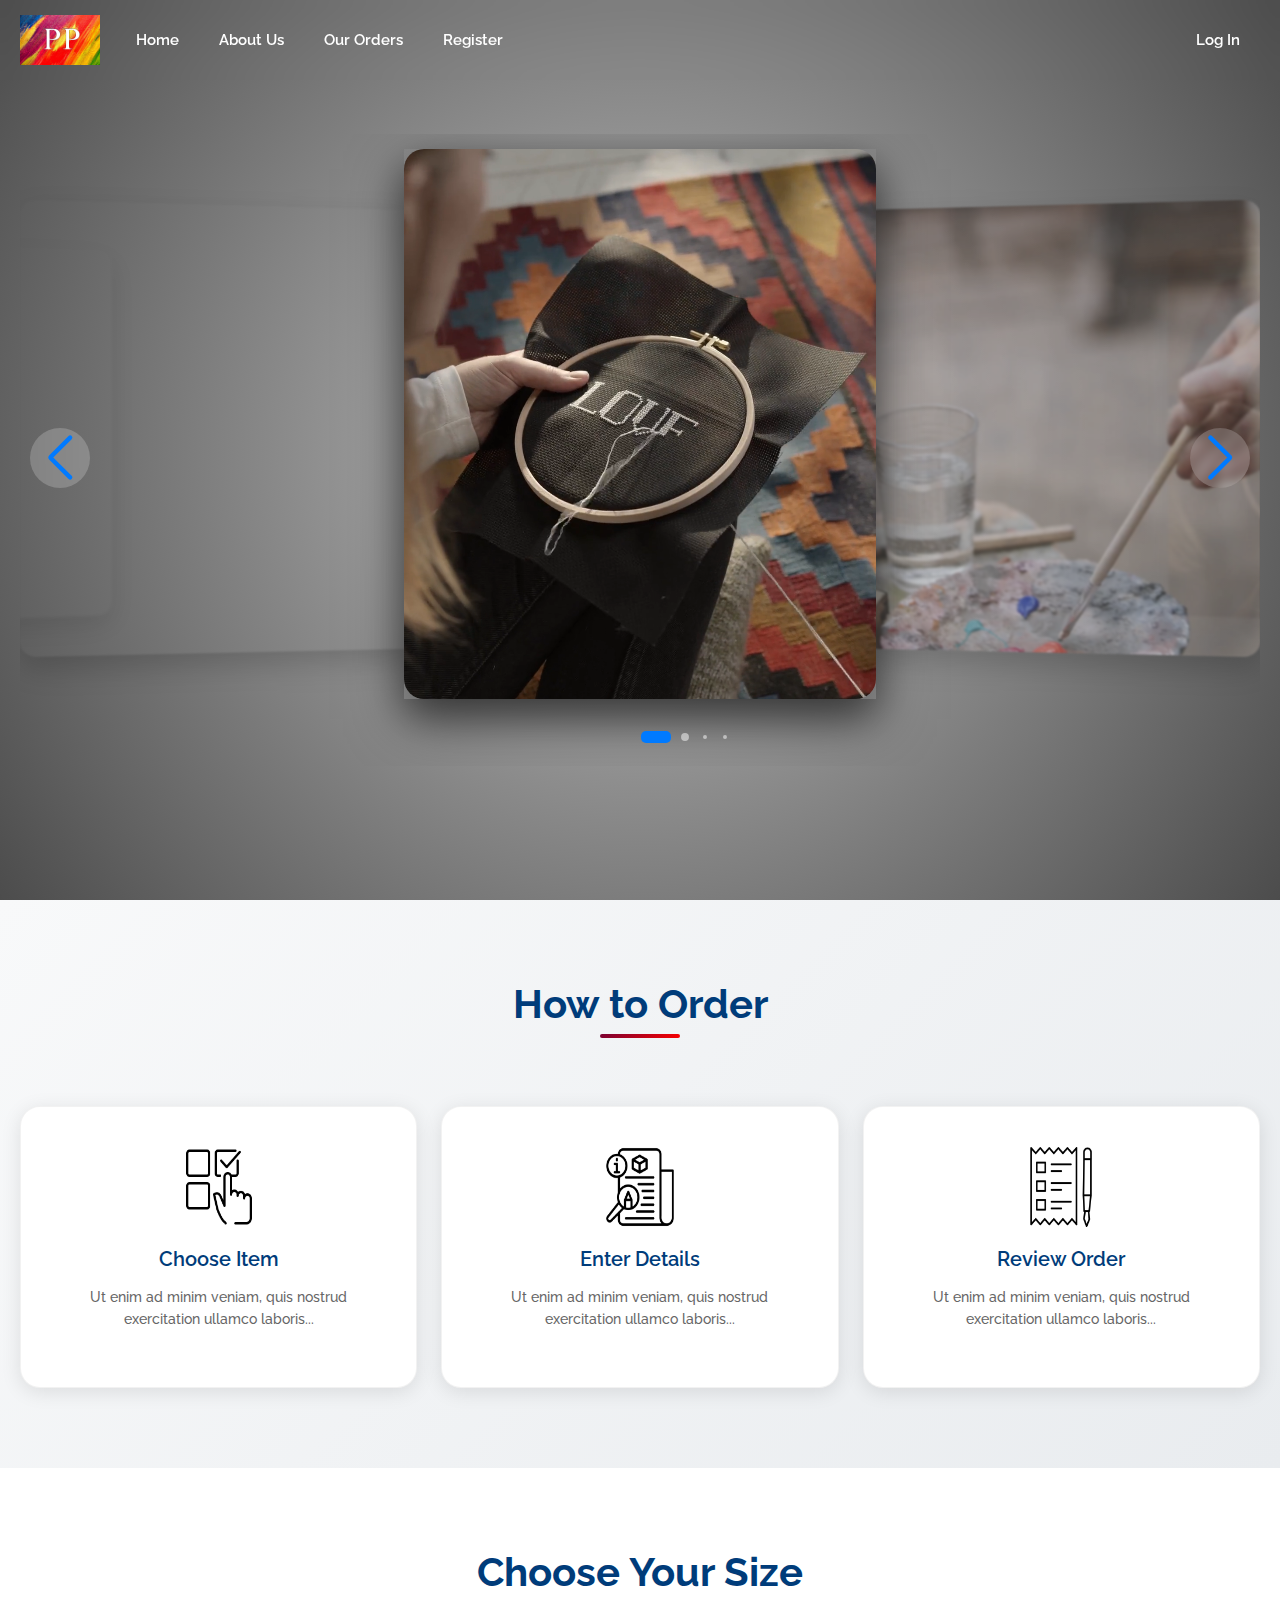
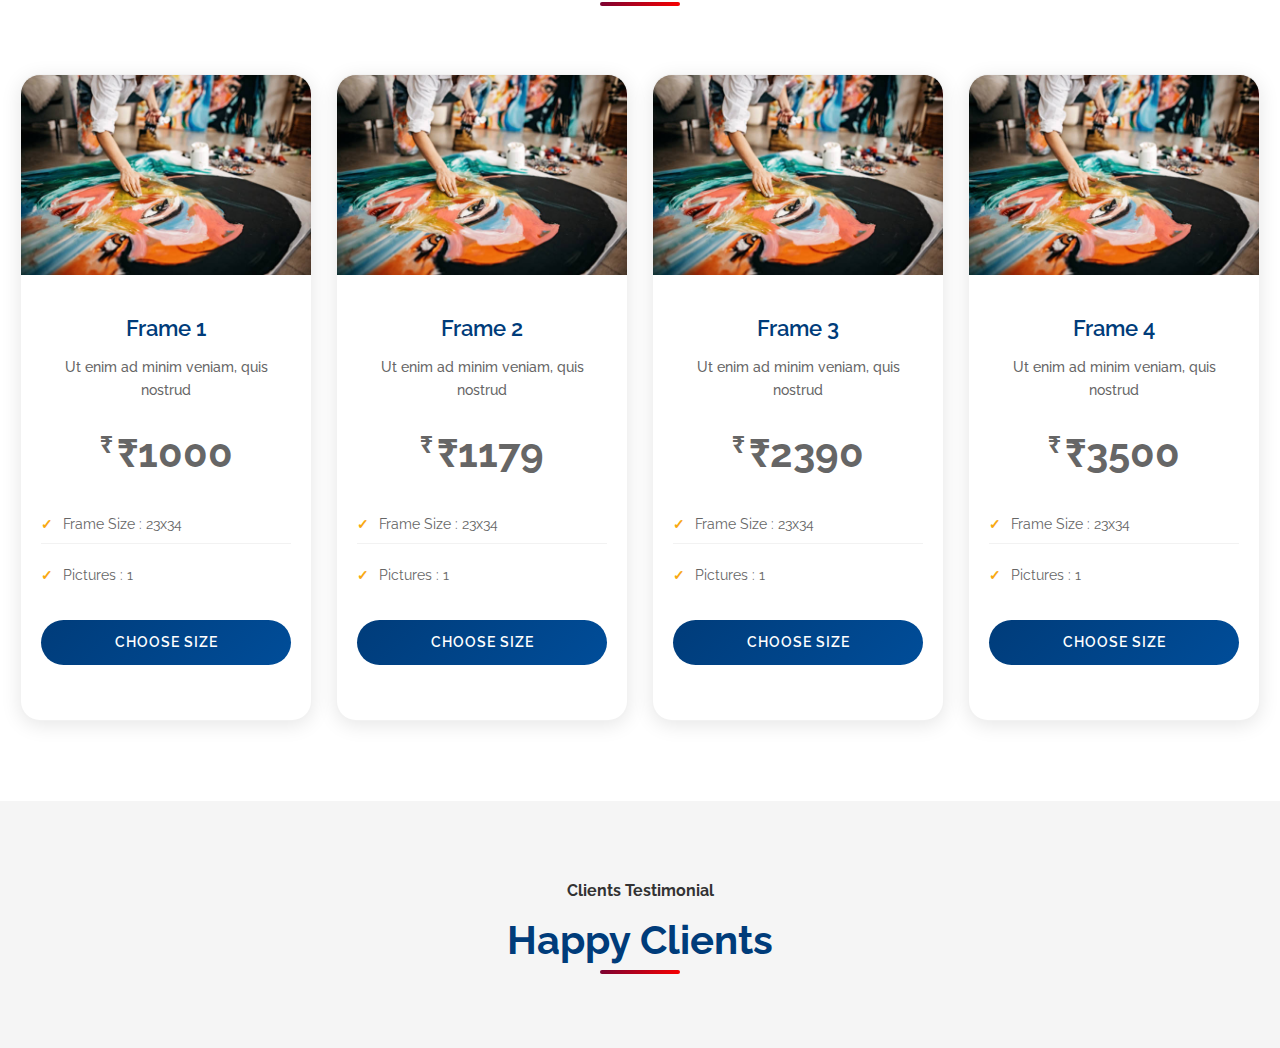
==== index.html @ 99df34c9 "update" ====
<!DOCTYPE html>
<html lang="en">

<head>
    <title>P&P</title>
    <meta charset="utf-8" />
    <meta name="viewport" content="width=device-width, initial-scale=1" />
    <!-- Preload critical resources -->
    <link rel="preload" href="css/bootstrap.min.css" as="style" />
    <link rel="preload" href="css/custom.css" as="style" />
    <link rel="preload" href="css/video-slider.css" as="style" />
    <link rel="preload" href="js/jquery.min.js" as="script" />
    <link rel="preload" href="js/bootstrap.bundle.min.js" as="script" />
    <link rel="preload" href="js/video-slider.js" as="script" />
    
    <!-- Preconnect to external domains -->
    <link rel="preconnect" href="https://fonts.googleapis.com" />
    <link rel="preconnect" href="https://fonts.gstatic.com" crossorigin />
    <link rel="preconnect" href="https://cdn.jsdelivr.net" crossorigin />
    
    <!-- Fonts and styles -->
    <link href="https://fonts.googleapis.com/css2?family=Raleway:wght@400;500;600;700&display=swap" rel="stylesheet" />
    <link href="css/bootstrap.min.css" rel="stylesheet" />
    <link rel="stylesheet" href="https://cdn.jsdelivr.net/npm/swiper@11/swiper-bundle.min.css" />
    <link href="css/slick.css" rel="stylesheet" />
    <link href="css/slick-theme.css" rel="stylesheet" />
    <link href="css/custom.css" rel="stylesheet" />
    <link href="css/responsive-triple-slider.css" rel="stylesheet" />
</head>

<body>
    <!-- main header start here -->
    <header class="main_header">
        <div class="container">
            <div class="row">
                <div class="col-md-12">
                    <nav class="navbar navbar-expand-sm">
                        <a class="navbar-brand" href="index.html">
                            <img src="images/logo.jpeg" alt="Main Logo" width="150" height="50" />
                        </a>

                        <button class="navbar-toggler" type="button" data-bs-toggle="collapse" data-bs-target="#collapsibleNavbar">
                <span class="navbar-toggler-icon"></span>
                <span class="navbar-toggler-icon"></span>
                <span class="navbar-toggler-icon"></span>
              </button>

                        <div class="collapse navbar-collapse" id="collapsibleNavbar">
                            <ul class="navbar-nav">
                                <li class="nav-item">
                                    <a class="nav-link" href="index.html">Home</a>
                                </li>
                                <li class="nav-item">
                                    <a class="nav-link" href="aboutus.html">About Us</a>
                                </li>
                                <li class="nav-item">
                                    <a class="nav-link" href="orders.html">Our Orders</a>
                                </li>
                                <li class="nav-item">
                                    <a class="nav-link" href="register.html">Register</a>
                                </li>
                            </ul>
                            <ul class="navbar-nav justify-content-end">
                                <li class="nav-item">
                                    <a class="nav-link" href="login.html">Log In</a>
                                </li>
                            </ul>
                        </div>
                    </nav>
                </div>
            </div>
        </div>
    </header>
    <!-- main header end here -->
    
    <!-- Video Slider Section Start -->
    <!-- <section class="video-slider-section"> -->
     
    <!-- </section> -->
     
    <!-- Triple Slider Section Start -->
    <section class="triple-slider-section">
        <div class="container">
          
            
            <!-- Swiper Container -->
            <div class="swiper tripleSwiper">
                <div class="swiper-wrapper">
                    <!-- Slide 1 -->
                    <div class="swiper-slide">
                        <div class="slide-content">
                            <video autoplay muted loop playsinline>
                                <source src="./reel1 (1).mp4" type="video/mp4">
                                Your browser does not support HTML5 video.
                            </video>
                            
                        </div>
                    </div>
                    <!-- Slide 2 -->
                    <div class="swiper-slide">
                        <div class="slide-content">
                            <video autoplay muted loop playsinline>
                                <source src="./reel1 (2).mp4" type="video/mp4">
                                                Your browser does not support HTML5 video.
                                            </video>
                            
                                            </div>
                                        </div>
                    <!-- Slide 3 -->
                    <div class="swiper-slide">
                        <div class="slide-content">
                            <video autoplay muted loop playsinline>
                                <source src="./reel1 (1).mp4" type="video/mp4">
                                Your browser does not support HTML5 video.
                            </video>
                            
                                    </div>
                                </div>
                    <!-- Slide 4 -->
                    <div class="swiper-slide">
                        <div class="slide-content">
                            <video autoplay muted loop playsinline>
                                <source src="./reel1 (2).mp4" type="video/mp4">
                                                Your browser does not support HTML5 video.
                                            </video>
                            
                                            </div>
                                        </div>
                    <!-- Slide 5 -->
                    <div class="swiper-slide">
                        <div class="slide-content">
                            <video autoplay muted loop playsinline>
                                <source src="3191572-hd_1920_1080_25fps.mp4" type="video/mp4">
                                                Your browser does not support HTML5 video.
                                            </video>
                            
                                            </div>
                                        </div>
                    <!-- Slide 6 -->
                    <div class="swiper-slide">
                        <div class="slide-content">
                            <video autoplay muted loop playsinline>
                                <source src="4360158-hd_1920_1080_24fps.mp4" type="video/mp4">
                                                Your browser does not support HTML5 video.
                                            </video>
                           
                                            </div>
                                        </div>
                    <!-- Slide 7 -->
                    <div class="swiper-slide">
                        <div class="slide-content">
                            <video autoplay muted loop playsinline>
                                <source src="1841356-uhd_3840_2160_30fps.mp4" type="video/mp4">
                                                Your browser does not support HTML5 video.
                                            </video>
                            
                        </div>
                    </div>
                </div>
                
                <!-- Navigation Buttons -->
                <div class="swiper-button-next"></div>
                <div class="swiper-button-prev"></div>
                
                <!-- Pagination -->
                <div class="swiper-pagination"></div>
            </div>
        </div>
    </section>
    <!-- Triple Slider Section End -->
    <!-- Video Slider Section End -->
    
    <!-- how to order section start -->
    <section class="how-to-order">
        <div class="container">
            <div class="row">
                <div class="col-md-12">
                    <div class="title_wrapper">
                        <h2 class="section-title">How to Order</h2>
                    </div>
                </div>
                <div class="col-sm-4">
                    <div class="order_items">
                        <img src="images/choose.png" alt="Choose Item" width="80" height="80" loading="lazy" />
                        <h3>Choose Item</h3>
                        <p>
                            Ut enim ad minim veniam, quis nostrud exercitation ullamco laboris...
                        </p>
                    </div>
                </div>
                <div class="col-sm-4">
                    <div class="order_items">
                        <img src="images/details.png" alt="Enter Details" width="80" height="80" loading="lazy" />
                        <h3>Enter Details</h3>
                        <p>
                            Ut enim ad minim veniam, quis nostrud exercitation ullamco laboris...
                        </p>
                    </div>
                </div>
                <div class="col-sm-4">
                    <div class="order_items">
                        <img src="images/commerce.png" alt="Review Order" width="80" height="80" loading="lazy" />
                        <h3>Review Order</h3>
                        <p>
                            Ut enim ad minim veniam, quis nostrud exercitation ullamco laboris...
                        </p>
                    </div>
                </div>
            </div>
        </div>
    </section>
    <!-- how to order section end -->
    
    <!-- choose your size section start -->
    <section class="choose-size">
        <div class="container">
            <div class="row">
                <div class="col-md-12">
                    <div class="title_wrapper">
                        <h2 class="section-title">Choose Your Size</h2>
                    </div>
                </div>
                <div class="col-lg-3 col-sm-6">
                    <div class="size-card">
                        <img src="images/card-img.jpg" alt="Frame 1" width="300" height="200" loading="lazy" />
                        <div class="card-content">
                            <h3>Frame 1</h3>
                            <p>Ut enim ad minim veniam, quis nostrud
                            </p>
                            <p class="price">&#8377;1000</p>
                            <ul class="feature-list">
                                <li>Frame Size : 23x34</li>
                                <li>Pictures : 1</li>
                            </ul>

                            <a href="./order-now.html" class="add_btn btn" style="width: 100%;">Choose Size</a>
                        </div>
                    </div>
                </div>
                <div class="col-lg-3 col-sm-6">
                    <div class="size-card">
                        <img src="images/card-img.jpg" alt="Frame 2" width="300" height="200" loading="lazy" />
                        <div class="card-content">
                            <h3>Frame 2</h3>
                            <p>Ut enim ad minim veniam, quis nostrud
                            </p>
                            <p class="price">&#8377;1179</p>
                            <ul class="feature-list">
                                <li>Frame Size : 23x34</li>
                                <li>Pictures : 1</li>
                            </ul>

                            <a href="#" class="add_btn btn" style="width: 100%;">Choose Size</a>
                        </div>
                    </div>
                </div>
                <div class="col-lg-3 col-sm-6">
                    <div class="size-card">
                        <img src="images/card-img.jpg" alt="Frame 3" width="300" height="200" loading="lazy" />
                        <div class="card-content">
                            <h3>Frame 3</h3>
                            <p>Ut enim ad minim veniam, quis nostrud
                            </p>
                            <p class="price">&#8377;2390</p>
                            <ul class="feature-list">
                                <li>Frame Size : 23x34</li>
                                <li>Pictures : 1</li>
                            </ul>

                            <a href="#" class="add_btn btn" style="width: 100%;">Choose Size</a>
                        </div>
                    </div>
                </div>
                <div class="col-lg-3 col-sm-6">
                    <div class="size-card">
                        <img src="images/card-img.jpg" alt="Frame 4" width="300" height="200" loading="lazy" />
                        <div class="card-content">
                            <h3>Frame 4</h3>
                            <p>Ut enim ad minim veniam, quis nostrud
                            </p>
                            <p class="price">&#8377;3500</p>
                            <ul class="feature-list">
                                <li>Frame Size : 23x34</li>
                                <li>Pictures : 1</li>
                            </ul>

                            <a href="#" class="add_btn btn" style="width: 100%;">Choose Size</a>
                        </div>
                    </div>
                </div>
            </div>
        </div>
    </section>
    <!-- choose your size section end -->
    
    <!-- Load remaining sections with JavaScript for better initial page load -->
    <div id="remaining-content"></div>

    <!-- Footer -->
    <footer class="footer_area">
      <div class="container">
        <div class="row">
          <div class="col-md-12">
            <div class="footer_nav">
              <div class="row">
                <div class="col-md-3">
                  <a href="index.html" class="footer_logo">
                                    <img src="images/logo.jpeg" alt="Footer Logo"  />
                  </a>
                </div>
                <div class="col-md-9">
                  <ul class="nav">
                    <li class="footer_nav_item">
                      <a href="index.html">Home</a>
                    </li>
                    <li class="footer_nav_item">
                      <a href="aboutus.html">About Us</a>
                    </li>
                    <li class="footer_nav_item">
                      <a href="orders.html">Our Orders</a>
                    </li>
                    <li class="footer_nav_item">
                      <a href="register.html">Register</a>
                    </li>
                    <li class="footer_nav_item">
                      <a href="login.html">Log In</a>
                    </li>
                  </ul>
                </div>
              </div>
            </div>
          </div>

          <!-- copy right footer section -->
          <div class="col-md-12">
            <div class="copyright_wrapper">
              <div class="row">
                <div class="col-md-9">
                  <p>
                    © 2024 Brand Inc.<a href="#">Privacy</a>
                    <a href="#">Terms & Services</a>
                  </p>
                </div>
                <div class="col-md-3">
                  <ul class="nav">
                    <li class="social_nav_item">
                      <a href="#">
                                            <img src="images/twitter.png" alt="Twitter" width="24" height="24" loading="lazy" />
                      </a>
                    </li>
                    <li class="social_nav_item">
                      <a href="#">
                                            <img src="images/facebook.png" alt="Facebook" width="24" height="24" loading="lazy" />
                      </a>
                    </li>
                    <li class="social_nav_item">
                      <a href="#">
                                            <img src="images/linkedin.png" alt="Linkedin" width="24" height="24" loading="lazy" />
                      </a>
                    </li>
                    <li class="social_nav_item">
                      <a href="#">
                                            <img src="images/youtube.png" alt="Youtube" width="24" height="24" loading="lazy" />
                      </a>
                    </li>
                  </ul>
                </div>
              </div>
            </div>
          </div>
          <!-- copy right footer section -->
        </div>
      </div>
    </footer>
    <!-- footer area end -->

    <!-- Core Scripts -->
    <script src="js/jquery.min.js"></script>
    <script src="js/bootstrap.bundle.min.js"></script>
    <script src="https://cdn.jsdelivr.net/npm/swiper@11/swiper-bundle.min.js"></script>
    
    <!-- Custom Scripts -->
    <script src="js/responsive-triple-slider.js"></script>
    <script src="js/custom.js"></script>
    
    <!-- Lazy load remaining content -->
    <script>
        // Load remaining content after initial page load
        $(window).on('load', function() {
            setTimeout(function() {
                $('#remaining-content').load('remaining-content.html', function() {
                    // Initialize any scripts for the lazy-loaded content
                    if (typeof initSlick === 'function') {
                        initSlick();
                    }
                });
            }, 1000);
        });
    </script>
  </body>

</html>
---- css/custom.css ----
/* common css */

html {
    scroll-behavior: smooth;
}

::-webkit-scrollbar {
    width: 8px;
}

::-webkit-scrollbar-track {
    background: var(--light-bg);
    border-radius: 4px;
}

::-webkit-scrollbar-thumb {
    background: var(--primary-color);
    border-radius: 4px;
}

::-webkit-scrollbar-thumb:hover {
    background: var(--accent-color);
}

section {
    width: 100%;
    overflow: hidden;
}

img {
    width: 100%;
}

body {
    font-family: 'Raleway', sans-serif;
    color: var(--text-color);
    line-height: 1.6;
    background-color: var(--light-bg);
}

h1, h2, h3, h4, h5, h6 {
    font-weight: 700;
    line-height: 1.2;
    margin-bottom: 1rem;
}

.col-xs-3 {
    width: 25%;
}

.col-xs-4 {
    width: calc(100% / 3);
}

.col-xs-6 {
    width: 50%;
}

.col-xs-8 {
    width: calc(100% * 2 / 3);
}

.col-xs-9 {
    width: 75%;
}

.col-xs-12 {
    width: 100%;
}


/* body {
    background-position: center;
    background-repeat: no-repeat;
    background-size: 100%;
} */

h3 {
    font-size: 18px;
    font-weight: 600;
    color: #121212;
}

p {
    font-size: 14px;
    font-weight: 500;
    color: #121212;
    line-height: 1.8;
}

input:focus,
input:focus-within,
select:focus,
select:focus-within {
    outline: none !important;
    box-shadow: none !important;
}


/* .slick-prev:before,
.slick-next:before {
    display: none;
} */


/* header css */

.navbar-brand img {
    width: 80px;
    transition: all 0.3s ease;
}

.navbar-brand:hover img {
    transform: scale(1.05);
}

.navbar-brand {
    padding: 0px;
}

.main_header {
    position: absolute;
    top: 0;
    right: 0;
    left: 0;
    z-index: 999;
    background-color: rgba(255, 255, 255, 0);
    transition: all 0.3s ease;
    padding: 12px 0;
    backdrop-filter: blur(10px);
    /* border-bottom: 1px solid rgba(0, 0, 0, 0.08); */
    height: 80px;
    display: flex;
    align-items: center;
}

.main_header.is-sticky {
    position: fixed;
    box-shadow: var(--box-shadow);
    background: var(--gradient-primary);
    animation: slideDown 0.35s ease-out;
    padding: 8px 0;
    height: 70px;
}

.main_header.is-sticky .navbar-nav .nav-link {
    color: #ffffff !important;
}

.main_header .navbar-nav {
    width: 50%;
}

.navbar-expand-sm .navbar-nav .nav-link {
    color: white;
    font-size: 15px;
    font-weight: 600;
    position: relative;
    padding: 0.5rem 1.2rem;
    transition: var(--transition);
}

.navbar-expand-sm .navbar-nav .nav-link::after {
    content: '';
    position: absolute;
    bottom: 0;
    left: 50%;
    width: 0;
    height: 2px;
    background: var(--accent-color);
    transition: all 0.3s ease;
    transform: translateX(-50%);
}

.navbar-expand-sm .navbar-nav .nav-link:hover::after {
    width: 80%;
}

.banner_slide_wrap .banner_img {
    position: relative;
}

.banner_slide_wrap .banner_img::after {
    content: "";
    position: absolute;
    top: 0px;
    left: 0px;
    width: 100%;
    height: 100%;
    background-color: rgba(0, 0, 0, 0.4);
}


/* css for home page */

.main_banner {
    position: relative;
    width: 100%;
    padding: 80px 0;
    background-color: #f0f0f0;
    background-image: linear-gradient(to bottom, #f0f0f0, #e0e0e0);
    overflow: hidden;
}

.main_banner::before {
    content: '';
    position: absolute;
    top: 0;
    left: 0;
    width: 100%;
    height: 100%;
    background-image: url('data:image/svg+xml;charset=utf8,%3Csvg xmlns="http://www.w3.org/2000/svg" width="100" height="100" viewBox="0 0 100 100"%3E%3Cpath fill-rule="evenodd" d="M11 18c3.866 0 7-3.134 7-7s-3.134-7-7-7-7 3.134-7 7 3.134 7 7 7zm48 25c3.866 0 7-3.134 7-7s-3.134-7-7-7-7 3.134-7 7 3.134 7 7 7zm-43-7c1.657 0 3-1.343 3-3s-1.343-3-3-3-3 1.343-3 3 1.343 3 3 3zm63 31c1.657 0 3-1.343 3-3s-1.343-3-3-3-3 1.343-3 3 1.343 3 3 3zM34 90c1.657 0 3-1.343 3-3s-1.343-3-3-3-3 1.343-3 3 1.343 3 3 3zm56-76c1.657 0 3-1.343 3-3s-1.343-3-3-3-3 1.343-3 3 1.343 3 3 3zM12 86c2.21 0 4-1.79 4-4s-1.79-4-4-4-4 1.79-4 4 1.79 4 4 4zm28-65c2.21 0 4-1.79 4-4s-1.79-4-4-4-4 1.79-4 4 1.79 4 4 4zm23-11c2.76 0 5-2.24 5-5s-2.24-5-5-5-5 2.24-5 5 2.24 5 5 5zm-6 60c2.21 0 4-1.79 4-4s-1.79-4-4-4-4 1.79-4 4 1.79 4 4 4zm29 22c2.76 0 5-2.24 5-5s-2.24-5-5-5-5 2.24-5 5 2.24 5 5 5zm32 63c2.76 0 5-2.24 5-5s-2.24-5-5-5-5 2.24-5 5 2.24 5 5 5zm-9-21c1.105 0 2-.895 2-2s-.895-2-2-2-2 .895-2 2 .895 2 2 2zM60 91c1.105 0 2-.895 2-2s-.895-2-2-2-2 .895-2 2 .895 2 2 2zM35 41c1.105 0 2-.895 2-2s-.895-2-2-2-2 .895-2 2 .895 2 2 2zM12 60c1.105 0 2-.895 2-2s-.895-2-2-2-2 .895-2 2 .895 2 2 2z" fill="rgba(0,0,0,0.03)" fill-opacity=".1"%3E%3C/path%3E%3C/svg%3E');
    opacity: 0.5;
    z-index: 0;
}

.main_banner .title_wrapper {
    position: relative;
    z-index: 2;
}

.main_banner .section-title {
    color: #333;
    font-size: 36px;
    font-weight: 800;
    margin-bottom: 10px;
    letter-spacing: -0.5px;
    text-transform: uppercase;
    position: relative;
    display: inline-block;
}

.main_banner .section-title::after {
    content: '';
    width: 60%;
    height: 4px;
    background: var(--primary-color);
    position: absolute;
    bottom: -10px;
    left: 20%;
}

.card_slider_wrapper {
    padding: 30px 0;
    position: relative;
    z-index: 2;
}

/* Promo Card Styling */
.promo_card {
    margin: 0 15px;
    position: relative;
    transition: all 0.5s ease;
    transform-style: preserve-3d;
    perspective: 1000px;
}

.card_inner {
    width: 100%;
    height: 100%;
    position: relative;
    box-shadow: 0 15px 35px rgba(0, 0, 0, 0.3);
    border-radius: 12px;
    overflow: hidden;
    transform: scale(0.85);
    transition: all 0.5s ease;
}

.slick-center .card_inner {
    transform: scale(1);
    box-shadow: 0 25px 50px rgba(0, 0, 0, 0.5);
}

.card_front {
    width: 100%;
    height: 100%;
    position: relative;
    overflow: hidden;
    backface-visibility: hidden;
}

.card_front img {
    width: 100%;
    height: 450px;
    object-fit: cover;
    transition: transform 0.8s cubic-bezier(0.33, 1, 0.68, 1);
}

.slick-center .card_front img {
    transform: scale(1.05);
}

.card_front video {
    width: 100%;
    height: 450px;
    object-fit: cover;
    transition: transform 0.8s cubic-bezier(0.33, 1, 0.68, 1);
}

.slick-center .card_front video {
    transform: scale(1.05);
}

.card_overlay {
    position: absolute;
    bottom: 0;
    left: 0;
    right: 0;
    background: linear-gradient(to top, rgba(0, 0, 0, 0.9) 0%, rgba(0, 0, 0, 0.3) 60%, transparent 100%);
    padding: 30px 20px;
    color: #fff;
    text-align: center;
    transform: translateY(20px);
    opacity: 0;
    transition: all 0.5s ease;
}

.slick-center .card_overlay {
    transform: translateY(0);
    opacity: 1;
}

.card_overlay h3 {
    font-size: 24px;
    font-weight: 700;
    margin-bottom: 8px;
    text-transform: uppercase;
    letter-spacing: 1px;
    color: #fff;
    text-shadow: 0 2px 4px rgba(0, 0, 0, 0.5);
}

.card_overlay p {
    font-size: 16px;
    margin-bottom: 15px;
    color: #ccc;
}

/* Slider Navigation */
.main_banner .slick-prev,
.main_banner .slick-next {
    width: 50px;
    height: 50px;
    background-color: rgba(0, 0, 0, 0.5);
    border-radius: 50%;
    z-index: 10;
    transition: all 0.3s ease;
}

.main_banner .slick-prev:hover,
.main_banner .slick-next:hover {
    background-color: var(--primary-color);
    transform: scale(1.1);
}

.main_banner .slick-prev {
    left: 20px;
}

.main_banner .slick-next {
    right: 20px;
}

.main_banner .slick-prev:before,
.main_banner .slick-next:before {
    display: none;
}

.main_banner .slick-prev:after,
.main_banner .slick-next:after {
    content: '';
    position: absolute;
    width: 12px;
    height: 12px;
    border-style: solid;
    border-color: #fff;
    border-width: 2px 2px 0 0;
    top: 50%;
    left: 50%;
}

.main_banner .slick-prev:after {
    transform: translate(-30%, -50%) rotate(-135deg);
}

.main_banner .slick-next:after {
    transform: translate(-70%, -50%) rotate(45deg);
}

.main_banner .slick-dots {
    bottom: -20px;
}

.main_banner .slick-dots li {
    margin: 0 5px;
}

.main_banner .slick-dots li button {
    width: 30px;
    height: 4px;
    border-radius: 2px;
    background: rgba(0, 0, 0, 0.2);
    padding: 0;
    transition: all 0.3s ease;
}

.main_banner .slick-dots li.slick-active button {
    background: var(--primary-color);
    width: 40px;
}

.main_banner .slick-dots li button:before {
    display: none;
}

@media screen and (max-width: 992px) {
    .main_banner {
        padding: 60px 0;
    }
    
    .card_front img {
        height: 400px;
    }
    
    .card_overlay h3 {
        font-size: 20px;
    }
    
    .card_overlay p {
        font-size: 14px;
    }
}

@media screen and (max-width: 767px) {
    .main_banner {
        padding: 40px 0;
    }
    
    .card_front img {
        height: 350px;
    }
    
    .main_banner .section-title {
        font-size: 28px;
    }
    
    .card_overlay h3 {
        font-size: 18px;
    }
    
    .card_overlay p {
        font-size: 13px;
    }
    
    .main_banner .slick-prev,
    .main_banner .slick-next {
        width: 40px;
        height: 40px;
    }
}

.how-to-order {
    padding: 80px 0px;
    background: linear-gradient(135deg, #f8f9fa 0%, #e9ecef 100%);
}

.title_wrapper {
    margin-bottom: 30px;
    text-align: center;
}

h2.section-title {
    font-size: 2.5rem;
    color: var(--primary-color);
    position: relative;
    display: inline-block;
    margin-bottom: 3rem;
}

h2.section-title::after {
    content: '';
    position: absolute;
    bottom: -10px;
    left: 50%;
    transform: translateX(-50%);
    width: 80px;
    height: 4px;
    background: var(--gradient-accent);
    border-radius: 2px;
}

.order_items {
    text-align: center;
    background-color: #fff;
    box-shadow: var(--box-shadow);
    padding: 40px 30px;
    border-radius: 20px;
    transition: var(--transition);
    position: relative;
    overflow: hidden;
    border: 1px solid rgba(0, 0, 0, 0.05);
}

.order_items::before {
    content: '';
    position: absolute;
    top: 0;
    left: 0;
    width: 100%;
    height: 4px;
    background: var(--gradient-accent);
    transform: scaleX(0);
    transition: transform 0.3s ease;
}

.order_items:hover {
    transform: translateY(-10px);
    box-shadow: 0 20px 40px rgba(0, 0, 0, 0.15);
}

.order_items:hover::before {
    transform: scaleX(1);
}

.order_items img {
    width: 70px;
    margin-bottom: 20px;
    transition: all 0.3s ease;
}

.order_items:hover img {
    transform: scale(1.1);
}

.order_items h3 {
    font-size: 20px;
    margin-bottom: 15px;
    color: #003c7a;
}

.order_items p {
    color: #666;
    line-height: 1.6;
}

.choose-size {
    padding: 80px 0px;
    background: #fff;
}

.size-card {
    text-align: center;
    background-color: #fff;
    box-shadow: var(--box-shadow);
    border-radius: 20px;
    padding-bottom: 20px;
    transition: var(--transition);
    position: relative;
    overflow: hidden;
    border: 1px solid rgba(0, 0, 0, 0.05);
}

.size-card::before {
    content: '';
    position: absolute;
    top: 0;
    left: 0;
    width: 100%;
    height: 4px;
    background: var(--gradient-accent);
    transform: scaleX(0);
    transition: transform 0.3s ease;
}

.size-card:hover {
    transform: translateY(-10px);
    box-shadow: 0 20px 40px rgba(0, 0, 0, 0.15);
}

.size-card:hover::before {
    transform: scaleX(1);
}

.size-card .card-content {
    padding: 20px;
}

.size-card img {
    border-radius: 15px 15px 0px 0px;
    margin-bottom: 20px;
    transition: all 0.3s ease;
}

.size-card:hover img {
    transform: scale(1.05);
}

.size-card h3 {
    font-size: 22px;
    color: #003c7a;
    margin-bottom: 15px;
}

.size-card p {
    color: #666;
    margin-bottom: 20px;
    line-height: 1.6;
}

.price {
    font-size: 2.5rem;
    color: var(--primary-color);
    font-weight: 700;
    position: relative;
    display: inline-block;
}

.price::before {
    content: '₹';
    font-size: 1.5rem;
    vertical-align: super;
    margin-right: 4px;
}

.size-card:hover .price::before {
    transform: scaleX(1);
}

.feature-list {
    list-style: none;
    padding: 0;
    text-align: left;
    margin-bottom: 25px;
}

.feature-list li {
    margin-bottom: 12px;
    display: flex;
    align-items: center;
    color: #666;
    font-size: 14px;
    padding: 8px 0;
    border-bottom: 1px solid rgba(0, 0, 0, 0.05);
}

.feature-list li:last-child {
    border-bottom: none;
}

.feature-list li::before {
    content: '\2713';
    color: var(--accent-color);
    margin-right: 10px;
    font-weight: bold;
}

.add_btn {
    background: var(--gradient-primary);
    padding: 12px 30px;
    border-radius: 30px;
    color: #fff;
    font-weight: 600;
    transition: var(--transition);
    margin-bottom: 15px;
    font-size: 14px;
    border: none;
    text-transform: uppercase;
    letter-spacing: 1px;
}

.add_btn:hover {
    transform: translateY(-2px);
    box-shadow: 0 10px 20px rgba(0, 0, 0, 0.2);
    background: var(--gradient-accent);
}

.clients-testimonial {
    padding: 80px 0;
    background: var(--light-bg);
}

.testimonial_slide {
    background: #fff;
    border-radius: 20px;
    box-shadow: var(--box-shadow);
    margin: 20px 10px;
    overflow: hidden;
    transition: var(--transition);
}

.testimonial_slide:hover {
    transform: translateY(-10px);
    box-shadow: 0 20px 40px rgba(0, 0, 0, 0.15);
}

.testimonial_slide img {
    border-radius: 20px 20px 0 0;
    transition: var(--transition);
}

.testimonial_slide:hover img {
    transform: scale(1.05);
}

.contact_artists {
    padding: 60px 0px 80px;
}

.contact_artists .section-title {
    /* color: #fff; */
    margin-bottom: 0px;
}

.form-content-wrapper {
    width: 95%;
}

.contact_artists img {
    border-radius: 10px;
}

.form_card {
    background: var(--gradient-primary) !important;
    background-color: rgba(255, 255, 255, 0.05);
    box-shadow: 0px 2px 5px 6px rgba(0, 0, 0, 0.1);
    border-radius: 10px;
    padding: 30px;
    width: 95%;
    margin-left: auto;
    margin-top: 20px;
}

.form_card label {
    font-size: 13px;
    color: #fff;
    margin-bottom: 6px;
}

.form_card .form-control,
.form_card .form-select {
    background-color: #fff;
    border: 2px solid #eee;
    padding: 12px 20px;
    outline: none;
    font-size: 13px;
    font-weight: 500;
    color: #000;
    border-radius: 10px;
    transition: var(--transition);
}

.form_card .form-control::placeholder {
    color: #000;
}

.form_card .form-group {
    margin-bottom: 18px;
}

.submit_btn {
    background: var(--gradient-primary);
    width: 100%;
    padding: 12px 30px;
    border-radius: 30px;
    color: #fff;
    text-transform: uppercase;
    font-size: 14px;
    font-weight: 600;
    transition: var(--transition);
}

.submit_btn:hover {
    transform: translateY(-2px);
    box-shadow: 0 10px 20px rgba(0, 0, 0, 0.2);
    background: var(--gradient-accent);
}

.our-newsletter {
    padding: 60px 0px;
}

.newsletter_section {
    width: 40%;
    margin: 0 auto;
    text-align: center;
}

.newsletter_section .form-control {
    background-color: transparent;
    border: 2px solid #eee;
    padding: 12px 20px;
    outline: none;
    font-size: 15px;
    font-weight: 500;
    color: #000;
    border-radius: 10px;
    transition: var(--transition);
}

.subscribe_btn {
    background-color: #003c7a;
    padding: 10px 20px;
    border-radius: 30px;
    color: #fff;
    font-weight: 700;
    transition: all 0.6s;
    margin-top: 20px;
}

.subscribe_btn:hover {
    background-color: #790232;
    color: #fff;
}

.footer_area {
    background: var(--gradient-primary);
    padding: 60px 0px 20px;
    position: relative;
    overflow: hidden;
}

.footer_area::before {
    content: '';
    position: absolute;
    top: 0;
    left: 0;
    width: 100%;
    height: 100%;
    background: url('data:image/svg+xml,<svg width="20" height="20" viewBox="0 0 20 20" xmlns="http://www.w3.org/2000/svg"><rect width="1" height="1" fill="rgba(255,255,255,0.05)"/></svg>');
    opacity: 0.1;
}

.footer_logo img {
    width: 120px;
    transition: all 0.3s ease;
}

.footer_logo:hover img {
    transform: scale(1.05);
}

.footer_nav .nav {
    line-height: 80px;
    width: 100%;
    justify-content: end;
}

.footer_nav_item a {
    font-size: 14px;
    color: rgba(255, 255, 255, 0.9);
    text-decoration: none;
    font-weight: 500;
    padding: 0px 15px;
    position: relative;
    transition: var(--transition);
}

.footer_nav_item a::after {
    content: '';
    position: absolute;
    bottom: 0;
    left: 50%;
    width: 0;
    height: 2px;
    background: #fff;
    transition: all 0.3s ease;
    transform: translateX(-50%);
}

.footer_nav_item a:hover::after {
    width: 80%;
}

.copyright_wrapper {
    margin-top: 40px;
    padding-top: 20px;
    border-top: 1px solid rgba(255, 255, 255, 0.1);
    position: relative;
    z-index: 1;
}

.copyright_wrapper p {
    margin-bottom: 0px;
    color: #fff;
    font-size: 14px;
}

.copyright_wrapper p a {
    color: #fff;
    text-decoration: none;
    font-weight: 500;
    padding: 0px 15px;
    position: relative;
    transition: all 0.3s ease;
}

.copyright_wrapper p a:hover {
    color: #f8a912;
}

.copyright_wrapper .nav {
    width: 100%;
    justify-content: end;
}

.social_nav_item a {
    padding-left: 15px;
    transition: all 0.3s ease;
}

.social_nav_item a img {
    width: 20px;
    transition: all 0.3s ease;
}

.social_nav_item a:hover img {
    transform: translateY(-3px);
}

.slick-dots li button:before {
    color: #003c7a;
    font-size: 40px;
    opacity: 0.8;
}

.slick-dots li.slick-active button:before {
    opacity: 1;
    color: #f90000;
}

.clients-testimonial .slick-prev:before,
.clients-testimonial .slick-next:before {
    display: none;
}


/* css for about us page */

.aboutus_banner {
    position: relative;
}

.aboutus_content_wrapper {
    position: absolute;
    width: 100%;
    height: 100%;
    top: 0px;
    left: 0px;
    display: flex;
    align-items: center;
    text-align: center;
    background-color: rgba(0, 0, 0, 0.6);
}

.banner_title {
    font-size: 40px;
    font-weight: 600;
    color: #fff;
}

.aboutus_content_wrapper p {
    color: #fff;
}

.aboutus_content_section {
    padding: 80px 0px;
}

.aboutus_content_section p {
    margin-bottom: 0px;
}


/* css for register page */

.register_form_section {
    padding: 80px 0px;
}

.register_form_section form {
    background-color: #fff;
    border-radius: 20px;
    box-shadow: 0px 4px 20px 6px rgba(0, 0, 0, 0.1);
    padding: 30px 30px 20px;
}

.register_form_section .form-group {
    margin-bottom: 20px;
}

.form_label {
    font-size: 13px;
    color: #000;
    margin-bottom: 6px;
    font-weight: 600;
}

.register_form_section .form-control {
    background-color: #fff;
    border: 1px solid #000;
    padding: 8px 20px;
    outline: none;
    font-size: 13px;
    font-weight: 500;
    color: #000;
    border-radius: 30px;
}

.register_form_section .form-group p a {
    color: #003c7a;
    font-weight: 600;
}


/* css for for dashboard  */

.dashboard-layout {
    width: 100%;
    max-width: 1920px;
    margin: 0 auto;
    padding: 15px 5px 15px 15px;
    display: flex;
    flex-direction: row;
    column-gap: 15px;
}

.sidebar {
    position: relative;
    width: 220px;
}

.sidebar-inner {
    background-color: #003c7a;
    width: 220px;
    padding: 20px;
    border-radius: 18px;
    position: fixed;
    height: calc(100vh - 30px);
    z-index: 99999;
}

.sidebar-inner p {
    padding-bottom: 15px;
}

.sidebar-inner .nav {
    flex-direction: column;
}

.sidebar-inner .nav .dashboard-item {
    margin-bottom: 20px;
}

img.dash_logo {
    width: 80px;
    border-radius: 10px;
}

.dashboard-link {
    font-size: 14px;
    color: #fff;
    text-decoration: none;
    font-weight: 500;
}

.dashboard-link:hover {
    color: #fff;
}

.dashboard-link img {
    width: 20px;
    margin-right: 8px;
}

.main-content {
    width: calc(100% - 235px);
}

.profile-header {
    padding: 15px 0px;
    border-bottom: 1px solid #e5e5e5;
    margin: 0px 15px;
}

.profile-header h2 {
    font-size: 28px;
    font-weight: 700;
    color: #121212;
}

.profile-header .nav {
    width: 100%;
    justify-content: flex-end;
}

.profile-header .nav .pro-item a {
    font-size: 15px;
    font-weight: 700;
    color: #003c7a;
    text-decoration: none;
}


/* css for orders page */

.orders_table_section {
    padding: 20px 0px 60px;
}

.item_box {
    display: flex;
    align-items: center;
}

.item_box .item_img {
    width: 80px;
    margin-right: 15px;
}

.item_box .item_img img {
    border-radius: 5px;
}

.item_box .item_desc h6 {
    font-size: 15px;
    color: #121212;
    margin-bottom: 6px;
    font-weight: 600;
}

.item_box .item_desc p {
    font-size: 13px;
    color: #121212;
    margin-bottom: 0px;
}

.responsive_table .table th {
    font-size: 14px;
    color: #121212;
}

.responsive_table .table tbody td {
    padding: 10px 15px;
    background-color: transparent;
    border-bottom-width: 1px;
    box-shadow: none;
    font-size: 14px;
    color: #121212;
    vertical-align: middle;
}

.responsive_table .table tbody td p {
    margin-bottom: 0px;
}

.responsive_table .table tbody td a {
    font-size: 15px;
    color: #003c7a;
    font-weight: 600;
    padding: 0px 5px;
}

.responsive_table {
    width: 100%;
    overflow-x: auto;
    background-color: #fff;
    box-shadow: 0px 8px 18px 4px rgba(0, 0, 0, 0.1);
    border-radius: 10px;
    padding: 30px;
}

.responsive_table::-webkit-scrollbar {
    height: 6px;
}

.responsive_table::-webkit-scrollbar-track {
    background: #f1f1f1;
}

.responsive_table::-webkit-scrollbar-thumb {
    background: #888;
}

.sm-devices {
    display: none;
}

.address-card {
    background-color: #fff;
    box-shadow: 0px 8px 18px 4px rgba(0, 0, 0, 0.1);
    border-radius: 10px;
    margin-bottom: 30px;
    padding: 20px 20px 10px;
}

.address-card-header {
    padding-bottom: 5px;
    margin-bottom: 15px;
    border-bottom: 1px solid #e5e5e5;
}

.address-card h5 {
    font-size: 16px;
    font-weight: 700;
    color: #121212;
}

.address-card .address-card-header a {
    font-size: 14px;
    font-weight: 700;
    color: #003c7a;
    text-decoration: none;
}

.address-card p span {
    font-weight: 700;
}


/* css for FAQs setion */

.faq_section {
    padding: 80px 0;
    background: #fff;
}

.faq_section .accordion-item {
    border: none;
    margin-bottom: 15px;
    border-radius: 10px !important;
    overflow: hidden;
    box-shadow: var(--box-shadow);
}

.faq_section .accordion-button {
    padding: 20px 30px;
    font-size: 1.1rem;
    font-weight: 600;
    color: var(--text-color);
    background: #fff;
    border: none;
    position: relative;
    transition: var(--transition);
}

.faq_section .accordion-button:not(.collapsed) {
    color: var(--primary-color);
    background: #fff;
    box-shadow: none;
}

.faq_section .accordion-button:focus {
    box-shadow: none;
    border-color: var(--accent-color);
}

.faq_section .accordion-button::after {
    background-image: url("data:image/svg+xml,%3Csvg xmlns='http://www.w3.org/2000/svg' width='16' height='16' fill='%232c3e50' viewBox='0 0 16 16'%3E%3Cpath d='M8 4a.5.5 0 0 1 .5.5v3h3a.5.5 0 0 1 0 1h-3v3a.5.5 0 0 1-1 0v-3h-3a.5.5 0 0 1 0-1h3v-3A.5.5 0 0 1 8 4z'/%3E%3C/svg%3E");
    transition: var(--transition);
}

.faq_section .accordion-button:not(.collapsed)::after {
    background-image: url("data:image/svg+xml,%3Csvg xmlns='http://www.w3.org/2000/svg' width='16' height='16' fill='%233498db' viewBox='0 0 16 16'%3E%3Cpath d='M4 8a.5.5 0 0 1 .5-.5h7a.5.5 0 0 1 0 1h-7A.5.5 0 0 1 4 8z'/%3E%3C/svg%3E");
}

.faq_section .accordion-body {
    padding: 20px 30px;
    color: #666;
    line-height: 1.8;
    font-size: 1rem;
}


/* css for order now page start here */

.order-now-page .navbar-expand-sm .navbar-nav .nav-link {
    color: #121212;
}

.order-now-page .main_header {
    border-bottom: 1px solid #e5e5e5;
}

.order-now-page .main_header.is-sticky {
    border-bottom: 0px;
}

.order-now-page .main_header.is-sticky .navbar-expand-sm .navbar-nav .nav-link {
    color: #fff;
}

section.product_order_now {
    margin-top: 76px;
    padding: 60px 0px;
}

.product_img_wrapper {
    width: 95%;
}

h6.vendor_title {
    font-size: 10px;
    text-transform: uppercase;
    margin-bottom: 5px;
    color: #121212;
}

.product_desc_wrapper h2.section-title {
    margin-bottom: 10px;
}

.variants .form-group {
    margin-bottom: 20px;
}

.product_desc_wrapper .form-label {
    margin-bottom: 5px;
    font-size: 14px;
    font-weight: 500;
    color: #121212;
    display: block;
}

.product_desc_wrapper .form-select {
    width: 100%;
    font-size: 14px;
    color: #121212;
    border: 1px solid #121212;
    border-radius: 0px;
    cursor: pointer;
}

.product_desc_wrapper .quantity-wrapper {
    margin-bottom: 20px;
}

.quantity_selector_box {
    width: 100%;
    max-width: 160px;
    border: 1px solid #121212;
    display: flex;
    align-items: center;
    justify-content: center;
}

.quantity_selector_box .quantity-btn {
    width: 50px;
    height: 40px;
    border: none;
    color: #121212;
    font-size: 30px;
    cursor: pointer;
    border-radius: 0px;
    background-color: transparent;
    line-height: 40px;
    padding: 0px;
}

.quantity_selector_box .quantity-input {
    width: 50px;
    height: 40px;
    text-align: center;
    font-size: 20px;
    border: 0px;
    border-radius: 0px;
    padding: 0px;
    line-height: 40px;
}

.product_desc_wrapper .description_wrap {
    margin-top: 25px;
}


/* css for order now page end here */


/* ============== Responsive css start here =========== */

@media (min-width: 576px) {
    .navbar-expand-sm .navbar-nav .nav-link {
        padding-right: 20px;
        padding-left: 20px;
    }
}

@media screen and (min-width: 1380px) {
    .form_card .form-group {
        margin-bottom: 25px;
    }
    .form_card .form-control,
    .form_card .form-select {
        padding: 12px 20px;
    }
    .submit_btn {
        padding: 15px 20px;
    }
}

@media screen and (max-width: 992px) {
    .main_header {
        height: 70px;
        padding: 8px 0;
    }
    
    .main_banner {
        height: 80vh;
        margin-top: 70px;
    }
    
    .video-slider {
        height: calc(100vh - 70px);
    }
    .main_header .navbar-nav {
        width: 80%;
    }
    ul.navbar-nav.justify-content-end {
        width: 20%;
    }
    .how-to-order {
        padding: 40px 0px;
    }
    h2.section-title {
        font-size: 28px;
    }
    .our-newsletter {
        padding: 40px 0px;
    }
    .newsletter_section {
        width: 50%;
    }
    .choose-size {
        padding-bottom: 30px;
    }
    .size-card {
        margin-bottom: 25px;
    }
    .form-content-wrapper,
    .form_card {
        width: 100%;
    }
    .aboutus_img_wrapper img {
        height: 320px;
        object-fit: cover;
    }
    .responsive_table .table {
        width: 766px;
    }
    .product_img_wrapper {
        width: 100%;
        margin-bottom: 30px;
    }
}

@media screen and (max-width: 767px) {
    .main_header {
        height: 60px;
        padding: 6px 0;
    }
    
    .navbar-toggler {
        padding: 0px;
        border: 0px;
        border-radius: 0px;
        transition: none;
    }
    .navbar-toggler:focus,
    .navbar-toggler:focus-within {
        outline: none !important;
        box-shadow: none !important;
    }
    .navbar-collapse {
        background-color: var(--gradient-primary);
        padding: 10px 15px;
        border-radius: 10px;
        margin-top: 10px;
    }
    .main_header.is-sticky .navbar-collapse {
        padding: 0px;
    }
    .navbar-toggler-icon {
        display: block;
        width: 30px;
        height: 3px;
        background-image: linear-gradient(45deg, var(--secondary-color), var(--accent-color));
        margin: 5px 0px;
        border-radius: 4px;
    }
    .navbar-collapse .navbar-nav .nav-link {
        color: #ffffff !important;
        padding: 10px 15px;
    }
    .navbar-collapse .navbar-nav .nav-link:hover {
        background-color: rgba(255, 255, 255, 0.1);
        border-radius: 5px;
    }
    .navbar-brand img {
        width: 70px;
    }
    .main_banner {
        height: 70vh;
        margin-top: 60px;
    }
    .video-slider {
        height: calc(100vh - 60px);
    }
    .banner_img img {
        height: 50vh;
        object-fit: cover;
    }
    .banner_video video {
        height: 50vh;
    }
    .how-to-order {
        padding: 30px 0px;
    }
    h2.section-title {
        font-size: 30px;
    }
    .order_items {
        margin-bottom: 20px;
    }
    .newsletter_section {
        width: 100%;
    }
    .footer_nav {
        text-align: center;
    }
    .footer_nav .nav {
        line-height: normal;
        justify-content: center;
        margin-top: 20px;
    }
    .footer_nav_item a {
        font-size: 13px;
        padding: 0px 6px;
    }
    .copyright_wrapper {
        text-align: center;
    }
    .copyright_wrapper .nav {
        justify-content: center;
        margin-top: 10px;
    }
    .social_nav_item a {
        padding: 0px 10px;
    }
    .copyright_wrapper p {
        font-size: 13px;
    }
    .copyright_wrapper p a::after {
        top: 6px;
    }
    .form_card {
        padding: 25px 20px;
    }
    .contact_artists {
        padding: 40px 0px 50px;
    }
    .aboutus_content_section {
        padding: 50px 0px;
    }
    .register_form_section {
        padding: 50px 0px 20px;
    }
    .dashboard-layout {
        padding: 10px 0px;
        column-gap: 0px;
    }
    .sidebar {
        position: absolute;
        transform: translate(-235px, 0px);
        transition: all 0.6s;
    }
    .sidebar.open {
        transform: translate(15px, 0px);
    }
    .main-content {
        width: 100%;
    }
    .mobile_none {
        display: none;
    }
    .profile-header {
        padding: 0px 0px 10px;
    }
    .profile-header .row {
        align-items: center;
    }
    .sm-devices {
        display: block;
    }
    .sidebar_toggle_btn .toggler_icon {
        display: block;
        width: 30px;
        height: 3px;
        background-color: #003c7a;
        margin: 5px 0px;
        border-radius: 4px;
        transition: all 0.6s;
    }
    .profile-header .nav {
        align-items: center;
    }
    .sidebar_toggle_btn {
        padding: 0px;
        border: 0px;
        box-shadow: none;
        margin-left: 15px;
    }
    .sidebar_toggle_btn:focus,
    .sidebar_toggle_btn:focus-within {
        box-shadow: none;
        outline: none;
    }
    .sidebar_toggle_btn.active .toggler_icon:nth-child(2) {
        opacity: 0;
    }
    .sidebar_toggle_btn.active .toggler_icon:nth-child(1) {
        transform: rotate(50deg);
        position: relative;
        top: 8px;
    }
    .sidebar_toggle_btn.active .toggler_icon:nth-child(3) {
        transform: rotate(-50deg);
        position: relative;
        bottom: 7px;
    }
    .responsive_table {
        padding: 15px;
    }
    .product_img_wrapper {
        margin-bottom: 20px;
    }
    section.product_order_now {
        margin-top: 76px;
        padding: 20px 0px;
    }
}

/* Modern Design Variables */
:root {
    --primary-color: #003c7a;
    --secondary-color: #790232;
    --accent-color: #f8a912;
    --text-color: #333;
    --light-bg: #f5f5f5;
    --dark-bg: #003c7a;
    --gradient-primary: linear-gradient(135deg, #003c7a 0%, #004d99 100%);
    --gradient-accent: linear-gradient(135deg, #790232 0%, #f90000 100%);
    --box-shadow: 0 4px 20px rgba(0, 0, 0, 0.1);
    --transition: all 0.3s cubic-bezier(0.4, 0, 0.2, 1);
}

/* Modern Animations */
@keyframes fadeInUp {
    from {
        opacity: 0;
        transform: translateY(20px);
    }
    to {
        opacity: 1;
        transform: translateY(0);
    }
}

.order_items, .size-card {
    animation: fadeInUp 0.6s ease-out forwards;
}

/* Modern Order Form Styling */
.product_order_now {
    background: var(--light-bg);
    padding: 80px 0;
}

.product_img_wrapper {
    position: relative;
    border-radius: 20px;
    overflow: hidden;
    box-shadow: var(--box-shadow);
}

.product_img_wrapper img {
    transition: var(--transition);
}

.product_img_wrapper:hover img {
    transform: scale(1.05);
}

.product_desc_wrapper {
    padding: 30px;
    background: #fff;
    border-radius: 20px;
    box-shadow: var(--box-shadow);
}

.vendor_title {
    color: var(--accent-color);
    font-size: 0.9rem;
    text-transform: uppercase;
    letter-spacing: 2px;
    margin-bottom: 1rem;
}

.product_desc_wrapper .section-title {
    font-size: 2rem;
    margin-bottom: 1rem;
}

.sort_desc {
    color: #666;
    font-size: 1.1rem;
    margin-bottom: 1.5rem;
}

.variants .form-group {
    margin-bottom: 1.5rem;
}

.product_desc_wrapper .form-label {
    font-size: 0.9rem;
    font-weight: 600;
    color: var(--text-color);
    margin-bottom: 0.5rem;
}

.product_desc_wrapper .form-select {
    border: 2px solid #eee;
    border-radius: 10px;
    padding: 12px 20px;
    font-size: 1rem;
    color: var(--text-color);
    transition: var(--transition);
    cursor: pointer;
    background-image: url("data:image/svg+xml,%3Csvg xmlns='http://www.w3.org/2000/svg' width='12' height='12' fill='%232c3e50' viewBox='0 0 16 16'%3E%3Cpath d='M8 11L3 6h10l-5 5z'/%3E%3C/svg%3E");
    background-repeat: no-repeat;
    background-position: right 15px center;
    padding-right: 40px;
}

.product_desc_wrapper .form-select:focus {
    border-color: var(--accent-color);
    box-shadow: 0 0 0 3px rgba(248, 169, 18, 0.1);
}

.quantity-wrapper {
    margin: 2rem 0;
}

.quantity_selector_box {
    display: flex;
    align-items: center;
    border: 2px solid #eee;
    border-radius: 10px;
    overflow: hidden;
    max-width: 160px;
}

.quantity_selector_box .quantity-btn {
    width: 50px;
    height: 50px;
    border: none;
    background: transparent;
    color: var(--text-color);
    font-size: 1.5rem;
    cursor: pointer;
    transition: var(--transition);
    display: flex;
    align-items: center;
    justify-content: center;
}

.quantity_selector_box .quantity-btn:hover {
    background: var(--light-bg);
    color: var(--accent-color);
}

.quantity_selector_box .quantity-input {
    width: 60px;
    height: 50px;
    text-align: center;
    font-size: 1.2rem;
    border: none;
    border-left: 2px solid #eee;
    border-right: 2px solid #eee;
    color: var(--text-color);
    font-weight: 600;
}

.description_wrap {
    margin-top: 2rem;
    padding-top: 2rem;
    border-top: 1px solid #eee;
}

.description_wrap p {
    color: #666;
    line-height: 1.8;
    font-size: 1rem;
}

/* Modern Submit Button */
.submit_btn_warpper {
    margin-top: 2rem;
}

.submit_btn {
    width: 100%;
    padding: 15px 30px;
    background: var(--gradient-primary);
    color: #fff;
    border: none;
    border-radius: 10px;
    font-size: 1rem;
    font-weight: 600;
    text-transform: uppercase;
    letter-spacing: 1px;
    transition: var(--transition);
    position: relative;
    overflow: hidden;
}

.submit_btn::before {
    content: '';
    position: absolute;
    top: 0;
    left: -100%;
    width: 100%;
    height: 100%;
    background: linear-gradient(90deg, transparent, rgba(255,255,255,0.2), transparent);
    transition: 0.5s;
}

.submit_btn:hover {
    transform: translateY(-2px);
    box-shadow: 0 10px 20px rgba(0, 0, 0, 0.2);
    background: var(--gradient-accent);
}

.submit_btn:hover::before {
    left: 100%;
}

/* Modern Responsive Adjustments */
@media screen and (max-width: 992px) {
    .product_desc_wrapper {
        margin-top: 2rem;
    }
    
    .product_img_wrapper {
        margin-bottom: 2rem;
    }
}

@media screen and (max-width: 767px) {
    .product_desc_wrapper {
        padding: 20px;
    }
    
    .quantity_selector_box {
        max-width: 140px;
    }
    
    .quantity_selector_box .quantity-btn {
        width: 40px;
        height: 40px;
    }
    
    .quantity_selector_box .quantity-input {
        width: 50px;
        height: 40px;
    }
}

/* Modern Testimonials Section */
.clients-testimonial {
    padding: 80px 0;
    background: var(--light-bg);
}

.testimonial_slide {
    background: #fff;
    border-radius: 20px;
    box-shadow: var(--box-shadow);
    margin: 20px 10px;
    overflow: hidden;
    transition: var(--transition);
}

.testimonial_slide:hover {
    transform: translateY(-10px);
    box-shadow: 0 20px 40px rgba(0, 0, 0, 0.15);
}

.testimonial_slide img {
    border-radius: 20px 20px 0 0;
    transition: var(--transition);
}

.testimonial_slide:hover img {
    transform: scale(1.05);
}

/* Modern FAQ Section */
.faq_section {
    padding: 80px 0;
    background: #fff;
}

.faq_section .accordion-item {
    border: none;
    margin-bottom: 15px;
    border-radius: 10px !important;
    overflow: hidden;
    box-shadow: var(--box-shadow);
}

.faq_section .accordion-button {
    padding: 20px 30px;
    font-size: 1.1rem;
    font-weight: 600;
    color: var(--text-color);
    background: #fff;
    border: none;
    position: relative;
    transition: var(--transition);
}

.faq_section .accordion-button:not(.collapsed) {
    color: var(--primary-color);
    background: #fff;
    box-shadow: none;
}

.faq_section .accordion-button:focus {
    box-shadow: none;
    border-color: var(--accent-color);
}

.faq_section .accordion-button::after {
    background-image: url("data:image/svg+xml,%3Csvg xmlns='http://www.w3.org/2000/svg' width='16' height='16' fill='%232c3e50' viewBox='0 0 16 16'%3E%3Cpath d='M8 4a.5.5 0 0 1 .5.5v3h3a.5.5 0 0 1 0 1h-3v3a.5.5 0 0 1-1 0v-3h-3a.5.5 0 0 1 0-1h3v-3A.5.5 0 0 1 8 4z'/%3E%3C/svg%3E");
    transition: var(--transition);
}

.faq_section .accordion-button:not(.collapsed)::after {
    background-image: url("data:image/svg+xml,%3Csvg xmlns='http://www.w3.org/2000/svg' width='16' height='16' fill='%233498db' viewBox='0 0 16 16'%3E%3Cpath d='M4 8a.5.5 0 0 1 .5-.5h7a.5.5 0 0 1 0 1h-7A.5.5 0 0 1 4 8z'/%3E%3C/svg%3E");
}

.faq_section .accordion-body {
    padding: 20px 30px;
    color: #666;
    line-height: 1.8;
    font-size: 1rem;
}

/* Modern Slider Navigation */
.clients-testimonial .slick-prev,
.clients-testimonial .slick-next {
    width: 40px;
    height: 40px;
    background: #fff;
    border-radius: 50%;
    box-shadow: var(--box-shadow);
    z-index: 1;
    transition: var(--transition);
}

.clients-testimonial .slick-prev:hover,
.clients-testimonial .slick-next:hover {
    background: var(--accent-color);
    transform: scale(1.1);
}

.clients-testimonial .slick-prev {
    left: -20px;
}

.clients-testimonial .slick-next {
    right: -20px;
}

.clients-testimonial .slick-prev:before,
.clients-testimonial .slick-next:before {
    display: none;
}

.clients-testimonial .slick-prev:after {
    content: '←';
    color: var(--text-color);
    font-size: 20px;
    font-weight: bold;
}

.clients-testimonial .slick-next:after {
    content: '→';
    color: var(--text-color);
    font-size: 20px;
    font-weight: bold;
}

.clients-testimonial .slick-prev:hover:after,
.clients-testimonial .slick-next:hover:after {
    color: #fff;
}

/* Modern Dots */
.slick-dots {
    bottom: -40px;
}

.slick-dots li {
    width: 10px;
    height: 10px;
    margin: 0 5px;
}

.slick-dots li button {
    width: 10px;
    height: 10px;
    border-radius: 50%;
    background: #eee;
    transition: var(--transition);
}

.slick-dots li.slick-active button {
    background: var(--accent-color);
    transform: scale(1.2);
}

.slick-dots li button:before {
    display: none;
}

/* Modern Responsive Adjustments */
@media screen and (max-width: 992px) {
    .clients-testimonial .slick-prev {
        left: -10px;
    }
    
    .clients-testimonial .slick-next {
        right: -10px;
    }
    
    .faq_section .accordion-button {
        padding: 15px 20px;
        font-size: 1rem;
    }
    
    .faq_section .accordion-body {
        padding: 15px 20px;
    }
}

@media screen and (max-width: 767px) {
    .clients-testimonial .slick-prev,
    .clients-testimonial .slick-next {
        display: none !important;
    }
    
    .slick-dots {
        bottom: -30px;
    }
}
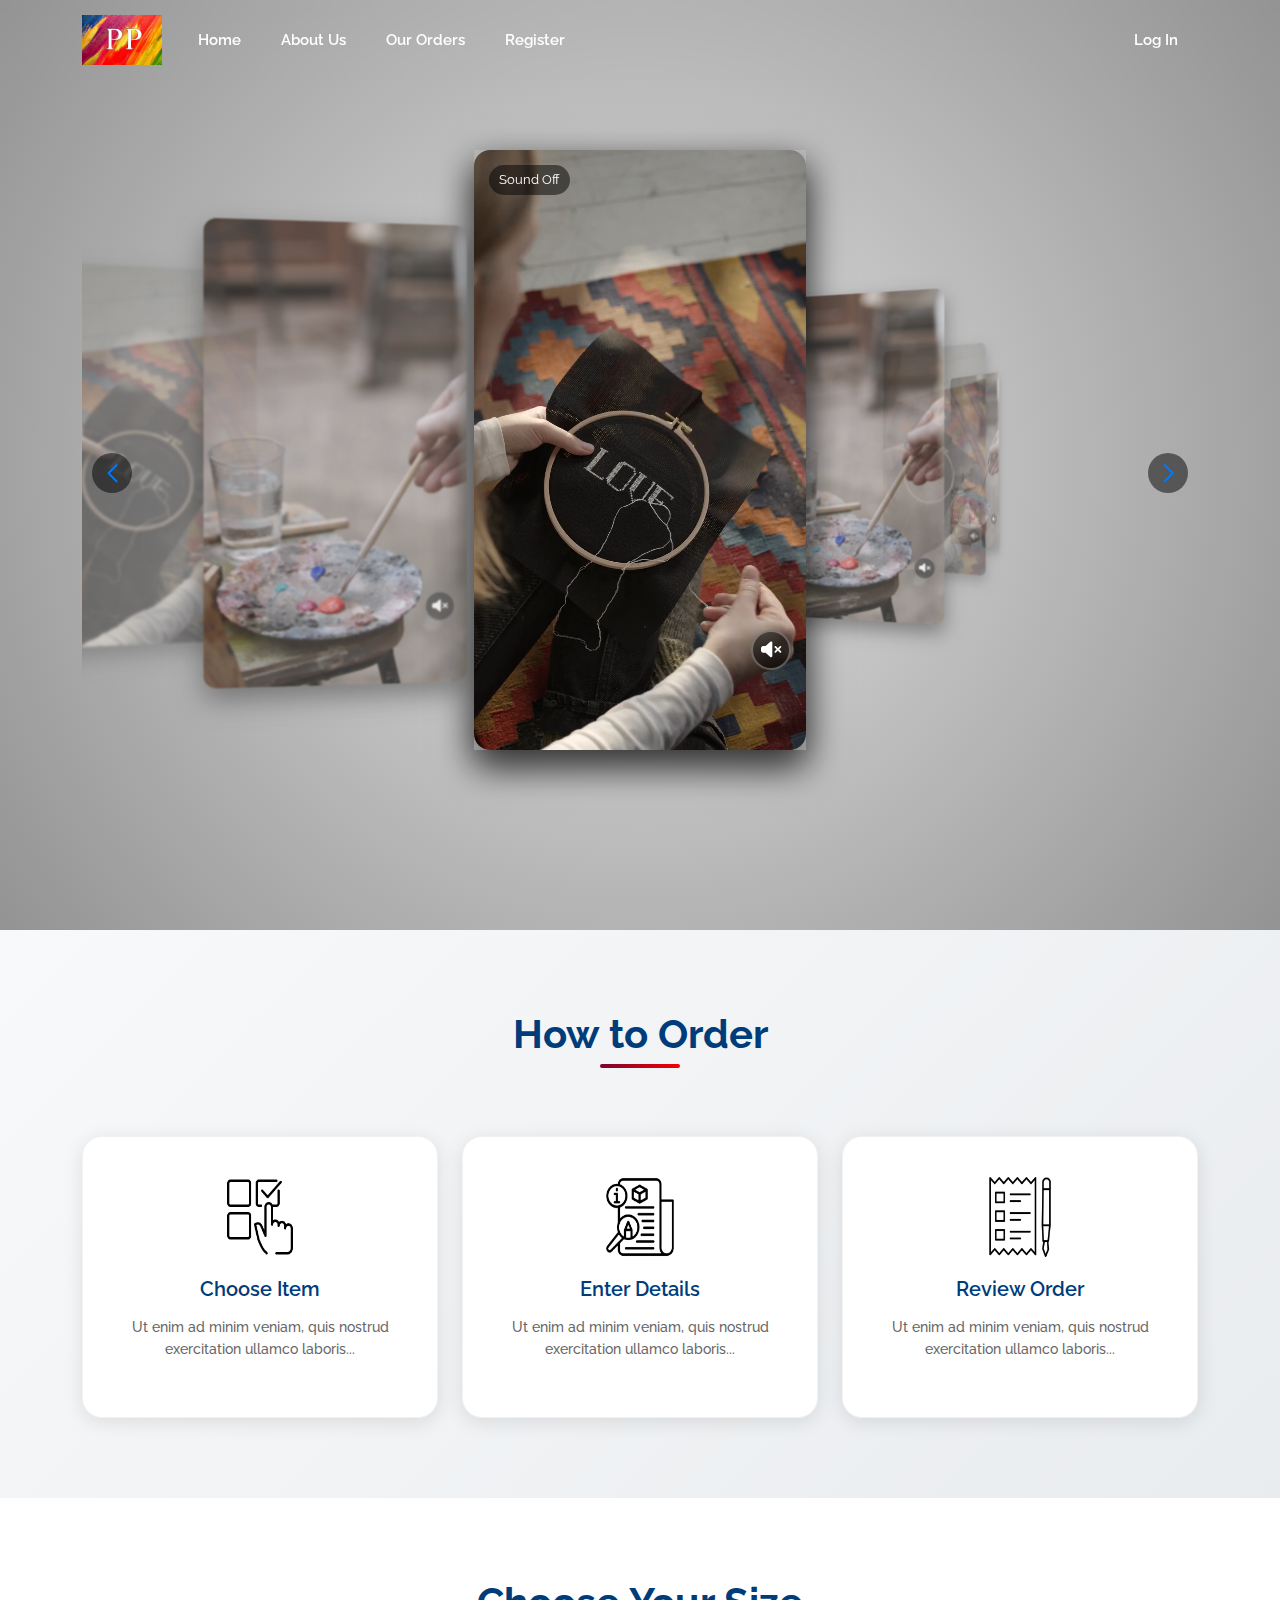
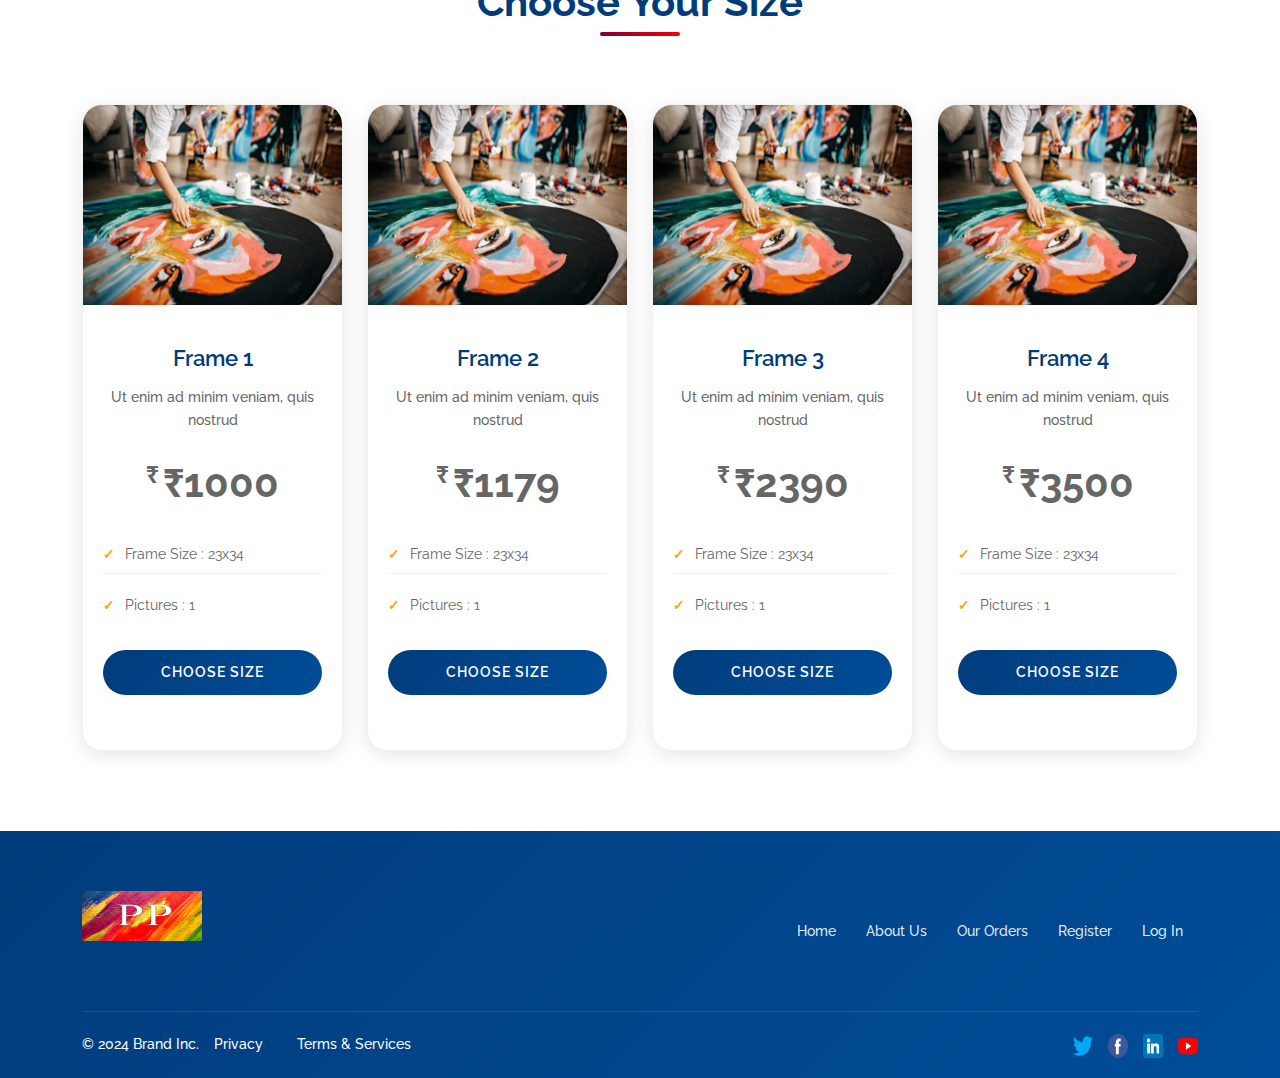
==== commit 900ea98e: "test" ====
--- a/index.html
+++ b/index.html
@@ -20,12 +20,15 @@
     
     <!-- Fonts and styles -->
     <link href="https://fonts.googleapis.com/css2?family=Raleway:wght@400;500;600;700&display=swap" rel="stylesheet" />
+    <link href="https://fonts.googleapis.com/css2?family=Montserrat:wght@400;500;600;700;800&display=swap" rel="stylesheet" />
     <link href="css/bootstrap.min.css" rel="stylesheet" />
     <link rel="stylesheet" href="https://cdn.jsdelivr.net/npm/swiper@11/swiper-bundle.min.css" />
     <link href="css/slick.css" rel="stylesheet" />
     <link href="css/slick-theme.css" rel="stylesheet" />
     <link href="css/custom.css" rel="stylesheet" />
-    <link href="css/responsive-triple-slider.css" rel="stylesheet" />
+    <link href="css/video-slider.css" rel="stylesheet" />
+    <!-- Font Awesome for icons -->
+    <link rel="stylesheet" href="https://cdnjs.cloudflare.com/ajax/libs/font-awesome/6.4.0/css/all.min.css" />
 </head>
 
 <body>
@@ -73,102 +76,117 @@
     </header>
     <!-- main header end here -->
     
-    <!-- Video Slider Section Start -->
-    <!-- <section class="video-slider-section"> -->
-     
-    <!-- </section> -->
-     
-    <!-- Triple Slider Section Start -->
-    <section class="triple-slider-section">
+    <!-- Video Slider Hero Section Start -->
+    <div class="video-showcase">
         <div class="container">
-          
             
-            <!-- Swiper Container -->
-            <div class="swiper tripleSwiper">
-                <div class="swiper-wrapper">
-                    <!-- Slide 1 -->
-                    <div class="swiper-slide">
-                        <div class="slide-content">
-                            <video autoplay muted loop playsinline>
-                                <source src="./reel1 (1).mp4" type="video/mp4">
-                                Your browser does not support HTML5 video.
-                            </video>
-                            
-                        </div>
-                    </div>
-                    <!-- Slide 2 -->
-                    <div class="swiper-slide">
-                        <div class="slide-content">
-                            <video autoplay muted loop playsinline>
-                                <source src="./reel1 (2).mp4" type="video/mp4">
-                                                Your browser does not support HTML5 video.
-                                            </video>
-                            
-                                            </div>
-                                        </div>
-                    <!-- Slide 3 -->
-                    <div class="swiper-slide">
-                        <div class="slide-content">
-                            <video autoplay muted loop playsinline>
-                                <source src="./reel1 (1).mp4" type="video/mp4">
-                                Your browser does not support HTML5 video.
-                            </video>
-                            
-                                    </div>
-                                </div>
-                    <!-- Slide 4 -->
-                    <div class="swiper-slide">
-                        <div class="slide-content">
-                            <video autoplay muted loop playsinline>
-                                <source src="./reel1 (2).mp4" type="video/mp4">
-                                                Your browser does not support HTML5 video.
-                                            </video>
-                            
-                                            </div>
-                                        </div>
-                    <!-- Slide 5 -->
-                    <div class="swiper-slide">
-                        <div class="slide-content">
-                            <video autoplay muted loop playsinline>
-                                <source src="3191572-hd_1920_1080_25fps.mp4" type="video/mp4">
-                                                Your browser does not support HTML5 video.
-                                            </video>
-                            
-                                            </div>
-                                        </div>
-                    <!-- Slide 6 -->
-                    <div class="swiper-slide">
-                        <div class="slide-content">
-                            <video autoplay muted loop playsinline>
-                                <source src="4360158-hd_1920_1080_24fps.mp4" type="video/mp4">
-                                                Your browser does not support HTML5 video.
-                                            </video>
-                           
-                                            </div>
-                                        </div>
-                    <!-- Slide 7 -->
-                    <div class="swiper-slide">
-                        <div class="slide-content">
-                            <video autoplay muted loop playsinline>
-                                <source src="1841356-uhd_3840_2160_30fps.mp4" type="video/mp4">
-                                                Your browser does not support HTML5 video.
-                                            </video>
-                            
-                        </div>
-                    </div>
-                </div>
-                
-                <!-- Navigation Buttons -->
-                <div class="swiper-button-next"></div>
-                <div class="swiper-button-prev"></div>
-                
-                <!-- Pagination -->
-                <div class="swiper-pagination"></div>
-            </div>
+            <!-- Video Slider Section -->
+            <section class="video-slider-section">
+                <div class="swiper videoSwiper">
+                    <div class="swiper-wrapper">
+                        <!-- Video 1 -->
+                        <div class="swiper-slide">
+                            <div class="video-card">
+                                <div class="video-wrapper">
+                                    <video data-src="./reel1 (1).mp4" muted loop playsinline></video>
+                                    <div class="mute-indicator">Sound Off</div>
+                                </div>
+                               
+                                <div class="video-controls">
+                                    <button class="control-btn mute-toggle"><i class="fas fa-volume-mute"></i></button>
+                                </div>
+                            </div>
+                        </div>
+                        
+                        <!-- Video 2 -->
+                        <div class="swiper-slide">
+                            <div class="video-card">
+                                <div class="video-wrapper">
+                                    <video data-src="./reel1 (2).mp4" muted loop playsinline></video>
+                                   
+                                    <div class="mute-indicator">Sound Off</div>
+                                </div>
+                               
+                                <div class="video-controls">
+                                    <button class="control-btn mute-toggle"><i class="fas fa-volume-mute"></i></button>
+                                </div>
+                            </div>
+                        </div>
+                        
+                        <!-- Video 3 -->
+                       <div class="swiper-slide">
+                            <div class="video-card">
+                                <div class="video-wrapper">
+                                    <video data-src="./reel1 (1).mp4" muted loop playsinline></video>
+                                   
+                                    <div class="mute-indicator">Sound Off</div>
+                                </div>
+                               
+                                <div class="video-controls">
+                                    <button class="control-btn mute-toggle"><i class="fas fa-volume-mute"></i></button>
+                                </div>
+                            </div>
+                        </div>
+                        
+                        <!-- Video 4 -->
+                        <div class="swiper-slide">
+                            <div class="video-card">
+                                <div class="video-wrapper">
+                                    <video data-src="./reel1 (2).mp4" muted loop playsinline></video>
+                                   
+                                    <div class="mute-indicator">Sound Off</div>
+                                </div>
+                               
+                                <div class="video-controls">
+                                    <button class="control-btn mute-toggle"><i class="fas fa-volume-mute"></i></button>
+                                </div>
+                            </div>
+                        </div>
+                        
+                        <!-- Video 5 -->
+                        <div class="swiper-slide">
+                            <div class="video-card">
+                                <div class="video-wrapper">
+                                    <video data-src="./reel1 (1).mp4" muted loop playsinline></video>
+                                   
+                                    <div class="mute-indicator">Sound Off</div>
+                                </div>
+                               
+                                <div class="video-controls">
+                                    <button class="control-btn mute-toggle"><i class="fas fa-volume-mute"></i></button>
+                                </div>
+                            </div>
+                        </div>
+                        
+                        <!-- Video 6 -->
+                        <div class="swiper-slide">
+                            <div class="video-card">
+                                <div class="video-wrapper">
+                                    <video data-src="./reel1 (2).mp4" muted loop playsinline></video>
+                                   
+                                    <div class="mute-indicator">Sound Off</div>
+                                </div>
+                               
+                                <div class="video-controls">
+                                    <button class="control-btn mute-toggle"><i class="fas fa-volume-mute"></i></button>
+                                </div>
+                            </div>
+                        </div>
+                    </div>
+                    
+                    <!-- Navigation Controls -->
+                    <div class="swiper-button-next"></div>
+                    <div class="swiper-button-prev"></div>
+                    
+                    <!-- Pagination -->
+                    <div class="swiper-pagination"></div>
+                </div>
+            </section>
+            
+           
         </div>
-    </section>
-    <!-- Triple Slider Section End -->
-    <!-- Video Slider Section End -->
+    </div>
+    <!-- Video Slider Hero Section End -->
     
     <!-- how to order section start -->
     <section class="how-to-order">
@@ -298,79 +316,79 @@
 
     <!-- Footer -->
     <footer class="footer_area">
-      <div class="container">
-        <div class="row">
-          <div class="col-md-12">
-            <div class="footer_nav">
-              <div class="row">
-                <div class="col-md-3">
-                  <a href="index.html" class="footer_logo">
-                                    <img src="images/logo.jpeg" alt="Footer Logo"  />
-                  </a>
-                </div>
-                <div class="col-md-9">
-                  <ul class="nav">
-                    <li class="footer_nav_item">
-                      <a href="index.html">Home</a>
-                    </li>
-                    <li class="footer_nav_item">
-                      <a href="aboutus.html">About Us</a>
-                    </li>
-                    <li class="footer_nav_item">
-                      <a href="orders.html">Our Orders</a>
-                    </li>
-                    <li class="footer_nav_item">
-                      <a href="register.html">Register</a>
-                    </li>
-                    <li class="footer_nav_item">
-                      <a href="login.html">Log In</a>
-                    </li>
-                  </ul>
-                </div>
-              </div>
+        <div class="container">
+            <div class="row">
+                <div class="col-md-12">
+                    <div class="footer_nav">
+                        <div class="row">
+                            <div class="col-md-3">
+                                <a href="index.html" class="footer_logo">
+                                    <img src="images/logo.jpeg" alt="Footer Logo" width="150" height="50" />
+                                </a>
+                            </div>
+                            <div class="col-md-9">
+                                <ul class="nav">
+                                    <li class="footer_nav_item">
+                                        <a href="index.html">Home</a>
+                                    </li>
+                                    <li class="footer_nav_item">
+                                        <a href="aboutus.html">About Us</a>
+                                    </li>
+                                    <li class="footer_nav_item">
+                                        <a href="orders.html">Our Orders</a>
+                                    </li>
+                                    <li class="footer_nav_item">
+                                        <a href="register.html">Register</a>
+                                    </li>
+                                    <li class="footer_nav_item">
+                                        <a href="login.html">Log In</a>
+                                    </li>
+                                </ul>
+                            </div>
+                        </div>
+                    </div>
+                </div>
+
+                <!-- copy right footer section -->
+                <div class="col-md-12">
+                    <div class="copyright_wrapper">
+                        <div class="row">
+                            <div class="col-md-9">
+                                <p>
+                                    © 2024 Brand Inc.<a href="#">Privacy</a>
+                                    <a href="#">Terms & Services</a>
+                                </p>
+                            </div>
+                            <div class="col-md-3">
+                                <ul class="nav">
+                                    <li class="social_nav_item">
+                                        <a href="#">
+                                            <img src="images/twitter.png" alt="Twitter" width="24" height="24" loading="lazy" />
+                                        </a>
+                                    </li>
+                                    <li class="social_nav_item">
+                                        <a href="#">
+                                            <img src="images/facebook.png" alt="Facebook" width="24" height="24" loading="lazy" />
+                                        </a>
+                                    </li>
+                                    <li class="social_nav_item">
+                                        <a href="#">
+                                            <img src="images/linkedin.png" alt="Linkedin" width="24" height="24" loading="lazy" />
+                                        </a>
+                                    </li>
+                                    <li class="social_nav_item">
+                                        <a href="#">
+                                            <img src="images/youtube.png" alt="Youtube" width="24" height="24" loading="lazy" />
+                                        </a>
+                                    </li>
+                                </ul>
+                            </div>
+                        </div>
+                    </div>
+                </div>
+                <!-- copy right footer section -->
             </div>
-          </div>
-
-          <!-- copy right footer section -->
-          <div class="col-md-12">
-            <div class="copyright_wrapper">
-              <div class="row">
-                <div class="col-md-9">
-                  <p>
-                    © 2024 Brand Inc.<a href="#">Privacy</a>
-                    <a href="#">Terms & Services</a>
-                  </p>
-                </div>
-                <div class="col-md-3">
-                  <ul class="nav">
-                    <li class="social_nav_item">
-                      <a href="#">
-                                            <img src="images/twitter.png" alt="Twitter" width="24" height="24" loading="lazy" />
-                      </a>
-                    </li>
-                    <li class="social_nav_item">
-                      <a href="#">
-                                            <img src="images/facebook.png" alt="Facebook" width="24" height="24" loading="lazy" />
-                      </a>
-                    </li>
-                    <li class="social_nav_item">
-                      <a href="#">
-                                            <img src="images/linkedin.png" alt="Linkedin" width="24" height="24" loading="lazy" />
-                      </a>
-                    </li>
-                    <li class="social_nav_item">
-                      <a href="#">
-                                            <img src="images/youtube.png" alt="Youtube" width="24" height="24" loading="lazy" />
-                      </a>
-                    </li>
-                  </ul>
-                </div>
-              </div>
-            </div>
-          </div>
-          <!-- copy right footer section -->
         </div>
-      </div>
     </footer>
     <!-- footer area end -->
 
@@ -380,7 +398,7 @@
     <script src="https://cdn.jsdelivr.net/npm/swiper@11/swiper-bundle.min.js"></script>
     
     <!-- Custom Scripts -->
-    <script src="js/responsive-triple-slider.js"></script>
+    <script src="js/video-slider.js"></script>
     <script src="js/custom.js"></script>
     
     <!-- Lazy load remaining content -->
@@ -397,6 +415,6 @@
             }, 1000);
         });
     </script>
-  </body>
+</body>
 
 </html>--- a/css/video-slider.css
+++ b/css/video-slider.css
@@ -0,0 +1,438 @@
+/* Video Slider - Modern UI with Instagram Reel Format */
+:root {
+  
+    --swiper-navigation-size: 24px;
+    --card-shadow: 0 15px 35px rgba(0, 0, 0, 0.5);
+    --card-border-radius: 16px;
+    --transition-speed: 0.4s;
+}
+
+/* Video Showcase Header */
+.video-showcase {
+    padding: 60px 0;
+    background: var(--gradient-bg);
+    position: relative;
+    overflow: hidden;
+}
+
+.video-showcase::before {
+    content: '';
+    position: absolute;
+    top: 0;
+    left: 0;
+    width: 100%;
+    height: 100%;
+    background: radial-gradient(circle at center, rgba(42, 42, 42, 0.1) 0%, rgba(0, 0, 0, 0.4) 100%);
+    z-index: 1;
+    pointer-events: none;
+}
+
+/* Video Slider Section */
+.video-slider-section {
+    position: relative;
+    padding: 40px 0;
+    overflow: hidden;
+    z-index: 2;
+}
+
+/* Swiper Styles */
+.videoSwiper {
+    width: 100%;
+    padding: 50px 0;
+    position: relative;
+    z-index: 2;
+    overflow: visible;
+}
+
+.swiper-slide {
+    transition: all var(--transition-speed) ease;
+    opacity: 0.4;
+    transform: scale(0.8);
+    filter: blur(2px);
+    will-change: transform, opacity;
+    transform-style: preserve-3d;
+    perspective: 1000px;
+}
+
+.swiper-slide-active {
+    opacity: 1;
+    transform: scale(1.05);
+    z-index: 3;
+    filter: blur(0);
+    box-shadow: var(--card-shadow);
+}
+
+.swiper-slide-prev,
+.swiper-slide-next {
+    opacity: 0.7;
+    transform: scale(0.85);
+    z-index: 2;
+    filter: blur(1px);
+}
+
+/* Video Card Styles */
+.video-card {
+    position: relative;
+    width: 100%;
+    height: 600px;
+    border-radius: var(--card-border-radius);
+    overflow: hidden;
+    box-shadow: var(--card-shadow);
+    transition: all var(--transition-speed) ease;
+    background: var(--card-bg);
+    transform: translateZ(0);
+    will-change: transform;
+    /* Instagram reel aspect ratio (9:16) */
+    aspect-ratio: 9/16;
+}
+
+.video-wrapper {
+    position: relative;
+    width: 100%;
+    height: 100%;
+    overflow: hidden;
+}
+
+.video-wrapper video {
+    width: 100%;
+    height: 100%;
+    object-fit: cover;
+    transition: transform 0.5s ease;
+    will-change: transform;
+}
+
+.video-rating {
+    position: absolute;
+    top: 15px;
+    right: 15px;
+    width: 40px;
+    height: 40px;
+    border-radius: 50%;
+    background: rgba(0, 0, 0, 0.7);
+    display: flex;
+    align-items: center;
+    justify-content: center;
+    font-weight: 700;
+    color: var(--text-color);
+    border: 2px solid var(--secondary-color);
+    z-index: 2;
+}
+
+.video-info {
+    position: absolute;
+    bottom: 0;
+    left: 0;
+    width: 100%;
+    padding: 30px 20px;
+    background: linear-gradient(to top, rgba(0, 0, 0, 0.9) 0%, rgba(0, 0, 0, 0) 100%);
+    color: var(--text-color);
+    transition: all var(--transition-speed) ease;
+    transform: translateY(70%);
+    z-index: 2;
+}
+
+.video-info h3 {
+    font-size: 1.8rem;
+    font-weight: 700;
+    margin-bottom: 10px;
+    text-shadow: 0 2px 4px rgba(0, 0, 0, 0.5);
+}
+
+.video-info p {
+    font-size: 1rem;
+    margin-bottom: 15px;
+    opacity: 0;
+    transform: translateY(20px);
+    transition: all var(--transition-speed) ease 0.1s;
+    display: -webkit-box;
+    -webkit-line-clamp: 3;
+    -webkit-box-orient: vertical;
+    overflow: hidden;
+}
+
+.video-meta {
+    display: flex;
+    gap: 15px;
+    margin-bottom: 20px;
+    opacity: 0;
+    transform: translateY(20px);
+    transition: all var(--transition-speed) ease 0.2s;
+}
+
+.video-meta span {
+    font-size: 0.9rem;
+    color: var(--text-secondary);
+    position: relative;
+}
+
+.video-meta span:not(:last-child)::after {
+    content: '•';
+    position: absolute;
+    right: -10px;
+    color: var(--text-secondary);
+}
+
+.watch-btn {
+    padding: 10px 25px;
+    background: linear-gradient(135deg, var(--primary-color), var(--secondary-color));
+    border: none;
+    border-radius: 30px;
+    color: var(--text-color);
+    font-weight: 600;
+    cursor: pointer;
+    transition: all 0.3s ease;
+    opacity: 0;
+    transform: translateY(20px);
+    transition: all var(--transition-speed) ease 0.3s;
+}
+
+.watch-btn:hover {
+    transform: translateY(-3px);
+    box-shadow: 0 5px 15px rgba(37, 117, 252, 0.4);
+}
+
+/* Active Slide Styles */
+.swiper-slide-active .video-info {
+    transform: translateY(0);
+}
+
+.swiper-slide-active .video-info p,
+.swiper-slide-active .video-meta,
+.swiper-slide-active .watch-btn {
+    opacity: 1;
+    transform: translateY(0);
+}
+
+.swiper-slide-active .video-card:hover .video-wrapper video {
+    transform: scale(1.05);
+}
+
+.swiper-slide-active .video-card:hover .video-info {
+    transform: translateY(0);
+}
+
+/* Navigation Controls */
+.swiper-button-next,
+.swiper-button-prev {
+    background: rgba(0, 0, 0, 0.5);
+    width: 40px;
+    height: 40px;
+    border-radius: 50%;
+    transition: all 0.3s ease;
+}
+
+.swiper-button-next:hover,
+.swiper-button-prev:hover {
+    background: rgba(37, 117, 252, 0.8);
+    transform: scale(1.1);
+}
+
+.swiper-button-next:after,
+.swiper-button-prev:after {
+    font-size: 18px;
+    font-weight: bold;
+}
+
+/* Pagination */
+.swiper-pagination {
+    position: relative;
+    margin-top: 30px;
+}
+
+.swiper-pagination-bullet {
+    width: 10px;
+    height: 10px;
+    background: rgba(255, 255, 255, 0.3);
+    opacity: 1;
+    transition: all 0.3s ease;
+}
+
+.swiper-pagination-bullet-active {
+    background: var(--secondary-color);
+    width: 30px;
+    border-radius: 5px;
+}
+
+/* Slider Info */
+.slider-info {
+    text-align: center;
+    margin-top: 20px;
+    color: var(--text-secondary);
+    font-size: 0.9rem;
+    opacity: 0.7;
+}
+
+/* Video Controls */
+.video-controls {
+    position: absolute;
+    bottom: 80px;
+    right: 15px;
+    z-index: 3;
+    display: flex;
+    flex-direction: column;
+    gap: 15px;
+}
+
+.control-btn {
+    width: 40px;
+    height: 40px;
+    border-radius: 50%;
+    background: rgba(0, 0, 0, 0.5);
+    border: 2px solid rgba(255, 255, 255, 0.3);
+    color: white;
+    display: flex;
+    align-items: center;
+    justify-content: center;
+    cursor: pointer;
+    transition: all 0.3s ease;
+}
+
+.control-btn:hover {
+    background: rgba(37, 117, 252, 0.8);
+    transform: scale(1.1);
+}
+
+.control-btn i {
+    font-size: 18px;
+}
+
+/* Mute Indicator */
+.mute-indicator {
+    position: absolute;
+    top: 15px;
+    left: 15px;
+    background: rgba(0, 0, 0, 0.5);
+    color: white;
+    padding: 5px 10px;
+    border-radius: 20px;
+    font-size: 0.8rem;
+    opacity: 0;
+    transition: opacity 0.3s ease;
+}
+
+.swiper-slide-active .mute-indicator {
+    opacity: 1;
+}
+
+/* Responsive Styles */
+@media screen and (max-width: 1400px) {
+    .video-card {
+        height: 600px;
+    }
+}
+
+@media screen and (max-width: 1200px) {
+    .video-card {
+        height: 580px;
+    }
+    
+    .video-info h3 {
+        font-size: 1.6rem;
+    }
+    
+    .video-info p {
+        font-size: 0.9rem;
+    }
+}
+
+@media screen and (max-width: 992px) {
+    .videoSwiper {
+        padding: 50px 0;
+    }
+    
+    .video-card {
+        height: 500px;
+    }
+    
+    .swiper-button-next,
+    .swiper-button-prev {
+        display: none;
+    }
+}
+
+@media screen and (max-width: 768px) {
+    .video-showcase {
+        padding: 40px 0;
+    }
+    
+    .videoSwiper {
+        padding: 30px 0;
+    }
+    
+    .video-card {
+        height: 450px;
+    }
+    
+    .video-info {
+        padding: 20px 15px;
+    }
+    
+    .video-info h3 {
+        font-size: 1.4rem;
+    }
+    
+    .video-info p {
+        -webkit-line-clamp: 2;
+    }
+    
+    .watch-btn {
+        padding: 8px 20px;
+        font-size: 0.9rem;
+    }
+}
+
+@media screen and (max-width: 576px) {
+    .video-showcase {
+        padding: 30px 0;
+    }
+    
+    .video-card {
+        height: 420px;
+    }
+    
+    .video-info h3 {
+        font-size: 1.2rem;
+    }
+    
+    .video-meta {
+        gap: 10px;
+        margin-bottom: 15px;
+    }
+    
+    .video-meta span {
+        font-size: 0.8rem;
+    }
+    
+    .watch-btn {
+        padding: 6px 15px;
+        font-size: 0.8rem;
+    }
+    
+    .swiper-button-next,
+    .swiper-button-prev {
+        width: 30px;
+        height: 30px;
+    }
+    
+    .swiper-button-next:after,
+    .swiper-button-prev:after {
+        font-size: 14px;
+    }
+}
+
+/* Animation for active card */
+@keyframes cardPulse {
+    0% {
+        transform: scale(1.05);
+    }
+    50% {
+        transform: scale(1.08);
+    }
+    100% {
+        transform: scale(1.05);
+    }
+}
+
+.swiper-slide-active .video-card {
+    /* animation:  3s infinite ease-in-out; */
+} --- a/css/video-slider.css
+++ b/css/video-slider.css
@@ -0,0 +1,438 @@
+/* Video Slider - Modern UI with Instagram Reel Format */
+:root {
+  
+    --swiper-navigation-size: 24px;
+    --card-shadow: 0 15px 35px rgba(0, 0, 0, 0.5);
+    --card-border-radius: 16px;
+    --transition-speed: 0.4s;
+}
+
+/* Video Showcase Header */
+.video-showcase {
+    padding: 60px 0;
+    background: var(--gradient-bg);
+    position: relative;
+    overflow: hidden;
+}
+
+.video-showcase::before {
+    content: '';
+    position: absolute;
+    top: 0;
+    left: 0;
+    width: 100%;
+    height: 100%;
+    background: radial-gradient(circle at center, rgba(42, 42, 42, 0.1) 0%, rgba(0, 0, 0, 0.4) 100%);
+    z-index: 1;
+    pointer-events: none;
+}
+
+/* Video Slider Section */
+.video-slider-section {
+    position: relative;
+    padding: 40px 0;
+    overflow: hidden;
+    z-index: 2;
+}
+
+/* Swiper Styles */
+.videoSwiper {
+    width: 100%;
+    padding: 50px 0;
+    position: relative;
+    z-index: 2;
+    overflow: visible;
+}
+
+.swiper-slide {
+    transition: all var(--transition-speed) ease;
+    opacity: 0.4;
+    transform: scale(0.8);
+    filter: blur(2px);
+    will-change: transform, opacity;
+    transform-style: preserve-3d;
+    perspective: 1000px;
+}
+
+.swiper-slide-active {
+    opacity: 1;
+    transform: scale(1.05);
+    z-index: 3;
+    filter: blur(0);
+    box-shadow: var(--card-shadow);
+}
+
+.swiper-slide-prev,
+.swiper-slide-next {
+    opacity: 0.7;
+    transform: scale(0.85);
+    z-index: 2;
+    filter: blur(1px);
+}
+
+/* Video Card Styles */
+.video-card {
+    position: relative;
+    width: 100%;
+    height: 600px;
+    border-radius: var(--card-border-radius);
+    overflow: hidden;
+    box-shadow: var(--card-shadow);
+    transition: all var(--transition-speed) ease;
+    background: var(--card-bg);
+    transform: translateZ(0);
+    will-change: transform;
+    /* Instagram reel aspect ratio (9:16) */
+    aspect-ratio: 9/16;
+}
+
+.video-wrapper {
+    position: relative;
+    width: 100%;
+    height: 100%;
+    overflow: hidden;
+}
+
+.video-wrapper video {
+    width: 100%;
+    height: 100%;
+    object-fit: cover;
+    transition: transform 0.5s ease;
+    will-change: transform;
+}
+
+.video-rating {
+    position: absolute;
+    top: 15px;
+    right: 15px;
+    width: 40px;
+    height: 40px;
+    border-radius: 50%;
+    background: rgba(0, 0, 0, 0.7);
+    display: flex;
+    align-items: center;
+    justify-content: center;
+    font-weight: 700;
+    color: var(--text-color);
+    border: 2px solid var(--secondary-color);
+    z-index: 2;
+}
+
+.video-info {
+    position: absolute;
+    bottom: 0;
+    left: 0;
+    width: 100%;
+    padding: 30px 20px;
+    background: linear-gradient(to top, rgba(0, 0, 0, 0.9) 0%, rgba(0, 0, 0, 0) 100%);
+    color: var(--text-color);
+    transition: all var(--transition-speed) ease;
+    transform: translateY(70%);
+    z-index: 2;
+}
+
+.video-info h3 {
+    font-size: 1.8rem;
+    font-weight: 700;
+    margin-bottom: 10px;
+    text-shadow: 0 2px 4px rgba(0, 0, 0, 0.5);
+}
+
+.video-info p {
+    font-size: 1rem;
+    margin-bottom: 15px;
+    opacity: 0;
+    transform: translateY(20px);
+    transition: all var(--transition-speed) ease 0.1s;
+    display: -webkit-box;
+    -webkit-line-clamp: 3;
+    -webkit-box-orient: vertical;
+    overflow: hidden;
+}
+
+.video-meta {
+    display: flex;
+    gap: 15px;
+    margin-bottom: 20px;
+    opacity: 0;
+    transform: translateY(20px);
+    transition: all var(--transition-speed) ease 0.2s;
+}
+
+.video-meta span {
+    font-size: 0.9rem;
+    color: var(--text-secondary);
+    position: relative;
+}
+
+.video-meta span:not(:last-child)::after {
+    content: '•';
+    position: absolute;
+    right: -10px;
+    color: var(--text-secondary);
+}
+
+.watch-btn {
+    padding: 10px 25px;
+    background: linear-gradient(135deg, var(--primary-color), var(--secondary-color));
+    border: none;
+    border-radius: 30px;
+    color: var(--text-color);
+    font-weight: 600;
+    cursor: pointer;
+    transition: all 0.3s ease;
+    opacity: 0;
+    transform: translateY(20px);
+    transition: all var(--transition-speed) ease 0.3s;
+}
+
+.watch-btn:hover {
+    transform: translateY(-3px);
+    box-shadow: 0 5px 15px rgba(37, 117, 252, 0.4);
+}
+
+/* Active Slide Styles */
+.swiper-slide-active .video-info {
+    transform: translateY(0);
+}
+
+.swiper-slide-active .video-info p,
+.swiper-slide-active .video-meta,
+.swiper-slide-active .watch-btn {
+    opacity: 1;
+    transform: translateY(0);
+}
+
+.swiper-slide-active .video-card:hover .video-wrapper video {
+    transform: scale(1.05);
+}
+
+.swiper-slide-active .video-card:hover .video-info {
+    transform: translateY(0);
+}
+
+/* Navigation Controls */
+.swiper-button-next,
+.swiper-button-prev {
+    background: rgba(0, 0, 0, 0.5);
+    width: 40px;
+    height: 40px;
+    border-radius: 50%;
+    transition: all 0.3s ease;
+}
+
+.swiper-button-next:hover,
+.swiper-button-prev:hover {
+    background: rgba(37, 117, 252, 0.8);
+    transform: scale(1.1);
+}
+
+.swiper-button-next:after,
+.swiper-button-prev:after {
+    font-size: 18px;
+    font-weight: bold;
+}
+
+/* Pagination */
+.swiper-pagination {
+    position: relative;
+    margin-top: 30px;
+}
+
+.swiper-pagination-bullet {
+    width: 10px;
+    height: 10px;
+    background: rgba(255, 255, 255, 0.3);
+    opacity: 1;
+    transition: all 0.3s ease;
+}
+
+.swiper-pagination-bullet-active {
+    background: var(--secondary-color);
+    width: 30px;
+    border-radius: 5px;
+}
+
+/* Slider Info */
+.slider-info {
+    text-align: center;
+    margin-top: 20px;
+    color: var(--text-secondary);
+    font-size: 0.9rem;
+    opacity: 0.7;
+}
+
+/* Video Controls */
+.video-controls {
+    position: absolute;
+    bottom: 80px;
+    right: 15px;
+    z-index: 3;
+    display: flex;
+    flex-direction: column;
+    gap: 15px;
+}
+
+.control-btn {
+    width: 40px;
+    height: 40px;
+    border-radius: 50%;
+    background: rgba(0, 0, 0, 0.5);
+    border: 2px solid rgba(255, 255, 255, 0.3);
+    color: white;
+    display: flex;
+    align-items: center;
+    justify-content: center;
+    cursor: pointer;
+    transition: all 0.3s ease;
+}
+
+.control-btn:hover {
+    background: rgba(37, 117, 252, 0.8);
+    transform: scale(1.1);
+}
+
+.control-btn i {
+    font-size: 18px;
+}
+
+/* Mute Indicator */
+.mute-indicator {
+    position: absolute;
+    top: 15px;
+    left: 15px;
+    background: rgba(0, 0, 0, 0.5);
+    color: white;
+    padding: 5px 10px;
+    border-radius: 20px;
+    font-size: 0.8rem;
+    opacity: 0;
+    transition: opacity 0.3s ease;
+}
+
+.swiper-slide-active .mute-indicator {
+    opacity: 1;
+}
+
+/* Responsive Styles */
+@media screen and (max-width: 1400px) {
+    .video-card {
+        height: 600px;
+    }
+}
+
+@media screen and (max-width: 1200px) {
+    .video-card {
+        height: 580px;
+    }
+    
+    .video-info h3 {
+        font-size: 1.6rem;
+    }
+    
+    .video-info p {
+        font-size: 0.9rem;
+    }
+}
+
+@media screen and (max-width: 992px) {
+    .videoSwiper {
+        padding: 50px 0;
+    }
+    
+    .video-card {
+        height: 500px;
+    }
+    
+    .swiper-button-next,
+    .swiper-button-prev {
+        display: none;
+    }
+}
+
+@media screen and (max-width: 768px) {
+    .video-showcase {
+        padding: 40px 0;
+    }
+    
+    .videoSwiper {
+        padding: 30px 0;
+    }
+    
+    .video-card {
+        height: 450px;
+    }
+    
+    .video-info {
+        padding: 20px 15px;
+    }
+    
+    .video-info h3 {
+        font-size: 1.4rem;
+    }
+    
+    .video-info p {
+        -webkit-line-clamp: 2;
+    }
+    
+    .watch-btn {
+        padding: 8px 20px;
+        font-size: 0.9rem;
+    }
+}
+
+@media screen and (max-width: 576px) {
+    .video-showcase {
+        padding: 30px 0;
+    }
+    
+    .video-card {
+        height: 420px;
+    }
+    
+    .video-info h3 {
+        font-size: 1.2rem;
+    }
+    
+    .video-meta {
+        gap: 10px;
+        margin-bottom: 15px;
+    }
+    
+    .video-meta span {
+        font-size: 0.8rem;
+    }
+    
+    .watch-btn {
+        padding: 6px 15px;
+        font-size: 0.8rem;
+    }
+    
+    .swiper-button-next,
+    .swiper-button-prev {
+        width: 30px;
+        height: 30px;
+    }
+    
+    .swiper-button-next:after,
+    .swiper-button-prev:after {
+        font-size: 14px;
+    }
+}
+
+/* Animation for active card */
+@keyframes cardPulse {
+    0% {
+        transform: scale(1.05);
+    }
+    50% {
+        transform: scale(1.08);
+    }
+    100% {
+        transform: scale(1.05);
+    }
+}
+
+.swiper-slide-active .video-card {
+    /* animation:  3s infinite ease-in-out; */
+} 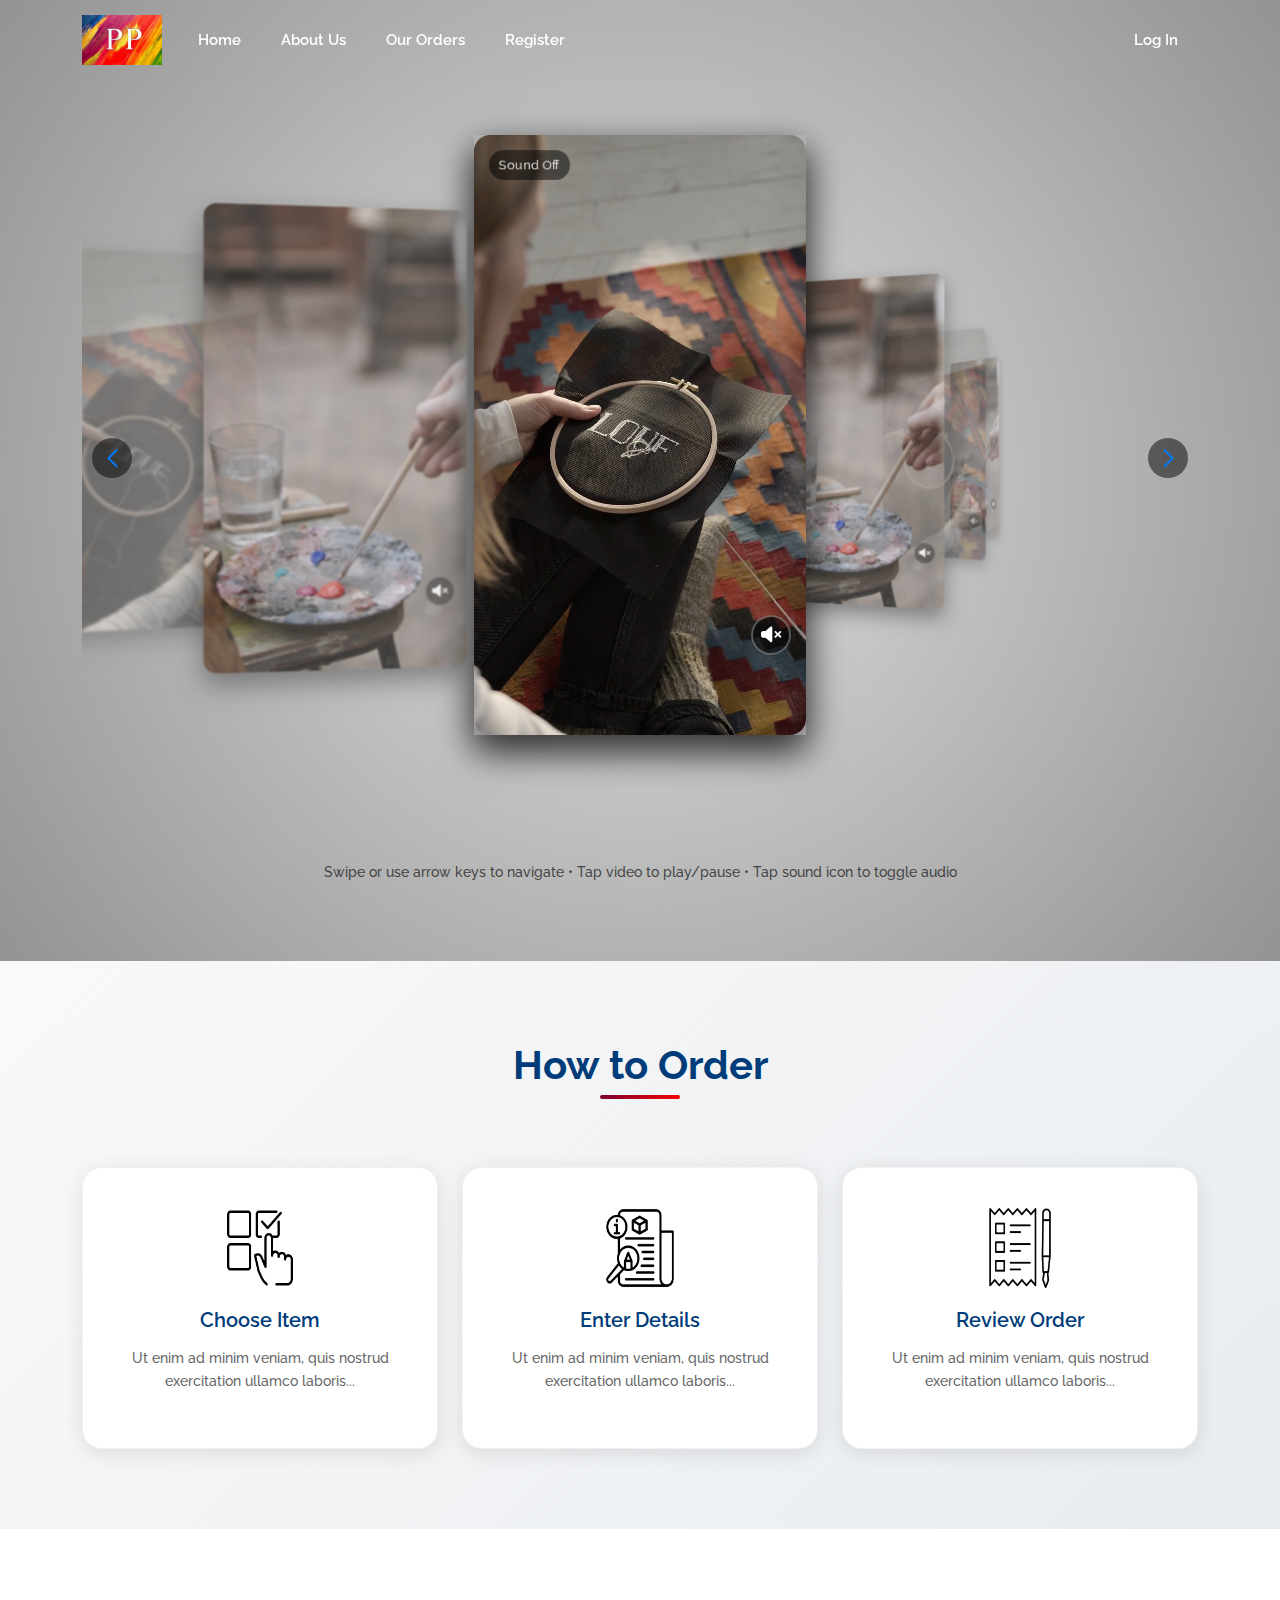
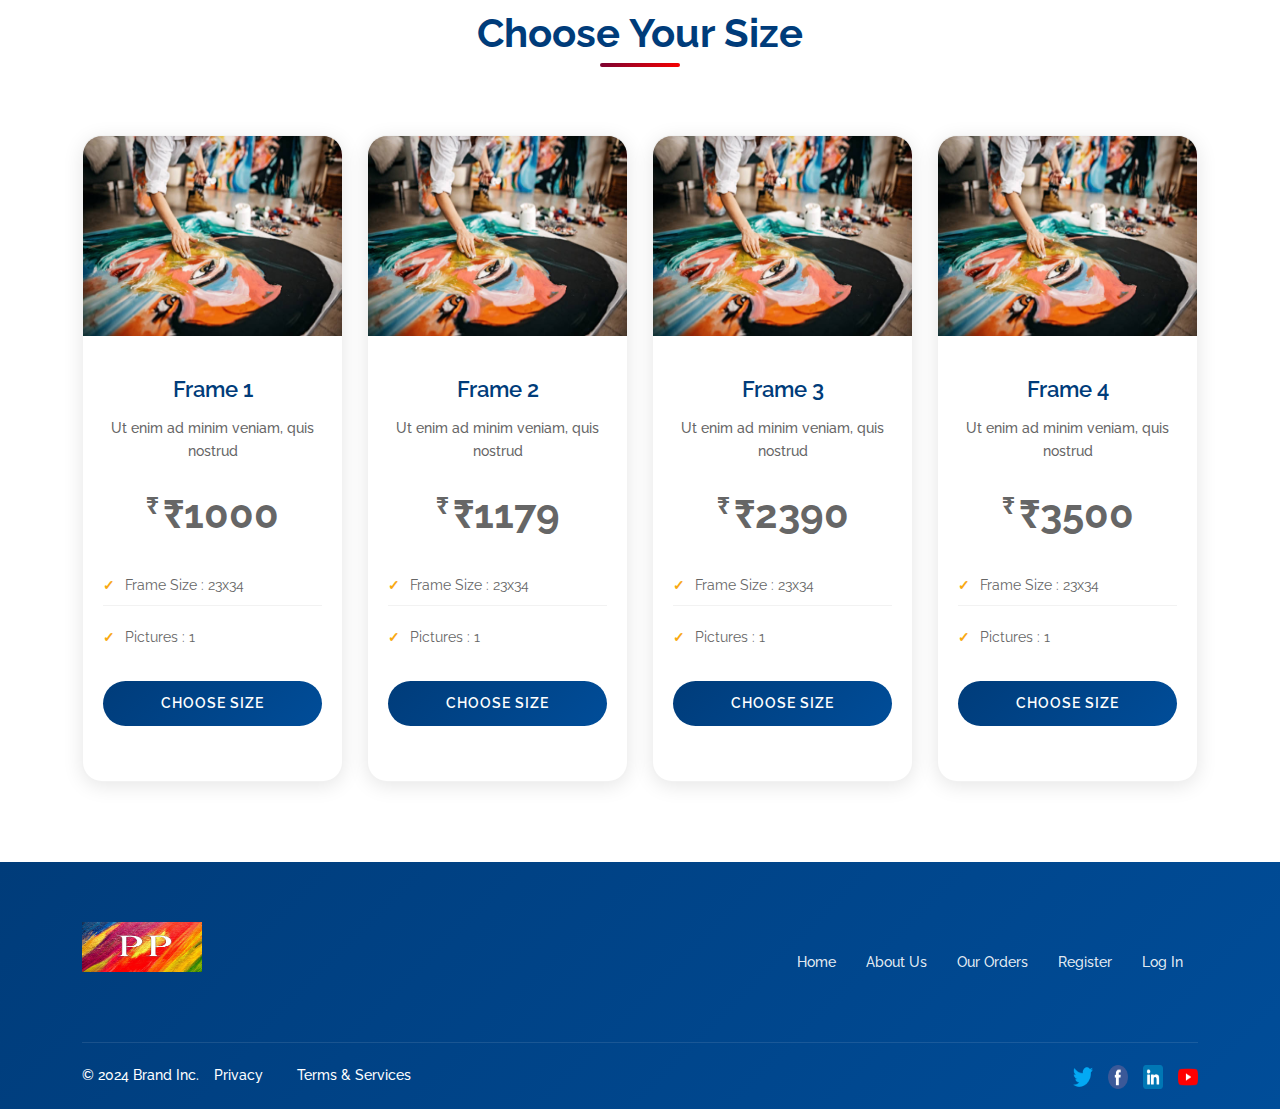
==== commit 025c02b4: "s" ====
--- a/index.html
+++ b/index.html
@@ -89,6 +89,7 @@
                             <div class="video-card">
                                 <div class="video-wrapper">
                                     <video data-src="./reel1 (1).mp4" muted loop playsinline></video>
+                                    <!-- Video loader will be added dynamically by JavaScript -->
                                     <div class="mute-indicator">Sound Off</div>
                                 </div>
                                
@@ -103,7 +104,7 @@
                             <div class="video-card">
                                 <div class="video-wrapper">
                                     <video data-src="./reel1 (2).mp4" muted loop playsinline></video>
-                                   
+                                    <!-- Video loader will be added dynamically by JavaScript -->
                                     <div class="mute-indicator">Sound Off</div>
                                 </div>
                                
@@ -118,7 +119,7 @@
                             <div class="video-card">
                                 <div class="video-wrapper">
                                     <video data-src="./reel1 (1).mp4" muted loop playsinline></video>
-                                   
+                                    <!-- Video loader will be added dynamically by JavaScript -->
                                     <div class="mute-indicator">Sound Off</div>
                                 </div>
                                
@@ -133,7 +134,7 @@
                             <div class="video-card">
                                 <div class="video-wrapper">
                                     <video data-src="./reel1 (2).mp4" muted loop playsinline></video>
-                                   
+                                    <!-- Video loader will be added dynamically by JavaScript -->
                                     <div class="mute-indicator">Sound Off</div>
                                 </div>
                                
@@ -148,7 +149,7 @@
                             <div class="video-card">
                                 <div class="video-wrapper">
                                     <video data-src="./reel1 (1).mp4" muted loop playsinline></video>
-                                   
+                                    <!-- Video loader will be added dynamically by JavaScript -->
                                     <div class="mute-indicator">Sound Off</div>
                                 </div>
                                
@@ -163,10 +164,10 @@
                             <div class="video-card">
                                 <div class="video-wrapper">
                                     <video data-src="./reel1 (2).mp4" muted loop playsinline></video>
-                                   
-                                    <div class="mute-indicator">Sound Off</div>
-                                </div>
-                               
+                                    <!-- Video loader will be added dynamically by JavaScript -->
+                                    <div class="mute-indicator">Sound Off</div>
+                                </div>
+                                
                                 <div class="video-controls">
                                     <button class="control-btn mute-toggle"><i class="fas fa-volume-mute"></i></button>
                                 </div>
@@ -183,7 +184,9 @@
                 </div>
             </section>
             
-           
+            <div class="slider-info">
+                <p>Swipe or use arrow keys to navigate • Tap video to play/pause • Tap sound icon to toggle audio</p>
+            </div>
         </div>
     </div>
     <!-- Video Slider Hero Section End -->
--- a/css/video-slider.css
+++ b/css/video-slider.css
@@ -30,7 +30,7 @@
 /* Video Slider Section */
 .video-slider-section {
     position: relative;
-    padding: 40px 0;
+    padding: 25px 0;
     overflow: hidden;
     z-index: 2;
 }
@@ -99,6 +99,8 @@
     object-fit: cover;
     transition: transform 0.5s ease;
     will-change: transform;
+    opacity: 0; /* Start with opacity 0 */
+    transition: opacity 0.5s ease; /* Add transition for opacity */
 }
 
 .video-rating {
@@ -434,5 +436,35 @@
 }
 
 .swiper-slide-active .video-card {
-    /* animation:  3s infinite ease-in-out; */
+    animation: cardPulse 3s infinite ease-in-out;
+}
+
+/* Video Loader Styles */
+.video-loader {
+    position: absolute;
+    top: 0;
+    left: 0;
+    width: 100%;
+    height: 100%;
+    display: flex;
+    align-items: center;
+    justify-content: center;
+    background: rgba(0, 0, 0, 0.7);
+    z-index: 5;
+    transition: opacity 0.3s ease;
+}
+
+.loader-spinner {
+    width: 50px;
+    height: 50px;
+    border: 3px solid rgba(255, 255, 255, 0.3);
+    border-radius: 50%;
+    border-top-color: var(--secondary-color);
+    animation: spin 1s ease-in-out infinite;
+}
+
+@keyframes spin {
+    to {
+        transform: rotate(360deg);
+    }
 } --- a/css/video-slider.css
+++ b/css/video-slider.css
@@ -30,7 +30,7 @@
 /* Video Slider Section */
 .video-slider-section {
     position: relative;
-    padding: 40px 0;
+    padding: 25px 0;
     overflow: hidden;
     z-index: 2;
 }
@@ -99,6 +99,8 @@
     object-fit: cover;
     transition: transform 0.5s ease;
     will-change: transform;
+    opacity: 0; /* Start with opacity 0 */
+    transition: opacity 0.5s ease; /* Add transition for opacity */
 }
 
 .video-rating {
@@ -434,5 +436,35 @@
 }
 
 .swiper-slide-active .video-card {
-    /* animation:  3s infinite ease-in-out; */
+    animation: cardPulse 3s infinite ease-in-out;
+}
+
+/* Video Loader Styles */
+.video-loader {
+    position: absolute;
+    top: 0;
+    left: 0;
+    width: 100%;
+    height: 100%;
+    display: flex;
+    align-items: center;
+    justify-content: center;
+    background: rgba(0, 0, 0, 0.7);
+    z-index: 5;
+    transition: opacity 0.3s ease;
+}
+
+.loader-spinner {
+    width: 50px;
+    height: 50px;
+    border: 3px solid rgba(255, 255, 255, 0.3);
+    border-radius: 50%;
+    border-top-color: var(--secondary-color);
+    animation: spin 1s ease-in-out infinite;
+}
+
+@keyframes spin {
+    to {
+        transform: rotate(360deg);
+    }
 } 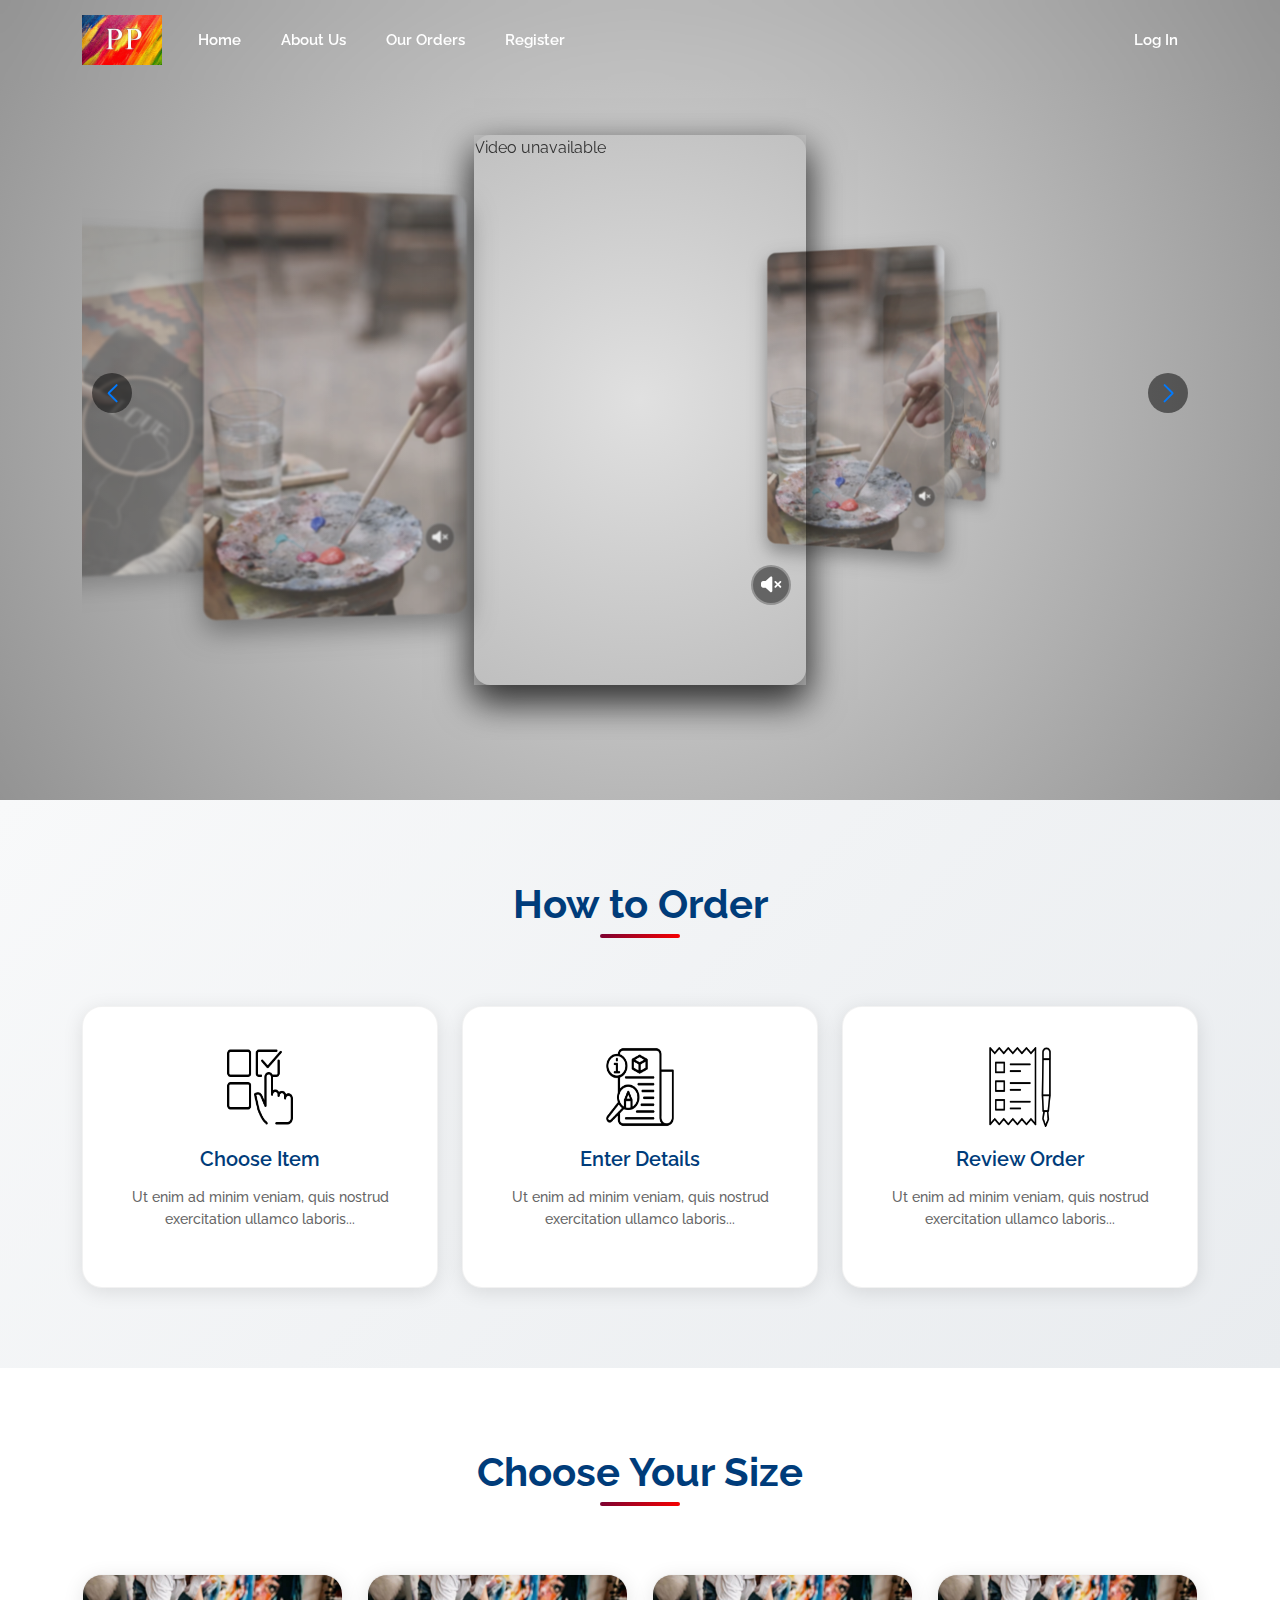
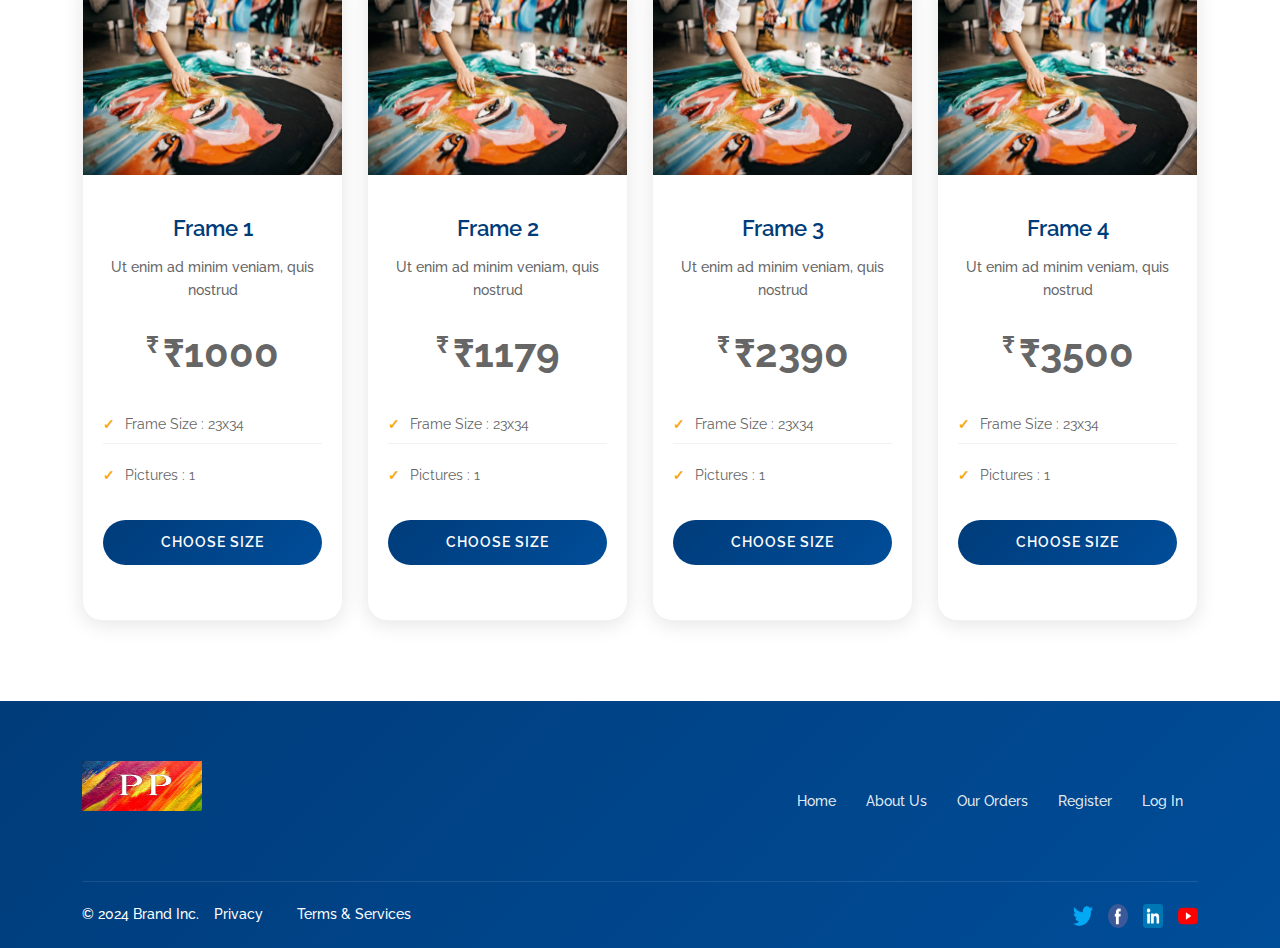
==== commit 35025962: "ds" ====
--- a/index.html
+++ b/index.html
@@ -88,7 +88,7 @@
                         <div class="swiper-slide">
                             <div class="video-card">
                                 <div class="video-wrapper">
-                                    <video data-src="./reel1 (1).mp4" muted loop playsinline></video>
+                                    <video data-src="./whats.mp4" muted loop playsinline></video>
                                     <!-- Video loader will be added dynamically by JavaScript -->
                                     <div class="mute-indicator">Sound Off</div>
                                 </div>
@@ -184,9 +184,7 @@
                 </div>
             </section>
             
-            <div class="slider-info">
-                <p>Swipe or use arrow keys to navigate • Tap video to play/pause • Tap sound icon to toggle audio</p>
-            </div>
+           
         </div>
     </div>
     <!-- Video Slider Hero Section End -->
--- a/css/video-slider.css
+++ b/css/video-slider.css
@@ -1,10 +1,11 @@
 /* Video Slider - Modern UI with Instagram Reel Format */
 :root {
-  
+
     --swiper-navigation-size: 24px;
     --card-shadow: 0 15px 35px rgba(0, 0, 0, 0.5);
     --card-border-radius: 16px;
     --transition-speed: 0.4s;
+    --vh: 1vh; /* Variable for viewport height */
 }
 
 /* Video Showcase Header */
@@ -38,7 +39,7 @@
 /* Swiper Styles */
 .videoSwiper {
     width: 100%;
-    padding: 50px 0;
+    padding-top: 50px;
     position: relative;
     z-index: 2;
     overflow: visible;
@@ -264,6 +265,10 @@
     opacity: 0.7;
 }
 
+.mobile-info {
+    display: none;
+}
+
 /* Video Controls */
 .video-controls {
     position: absolute;
@@ -316,16 +321,91 @@
     opacity: 1;
 }
 
+/* Mobile Full Screen Mode */
+@media screen and (max-width: 767px) {
+    .video-slider-section {
+        padding: 0;
+        height: 100vh; /* Fallback */
+        height: calc(var(--vh, 1vh) * 100);
+        max-height: 100vh;
+        display: flex;
+        align-items: center;
+    }
+    
+    .videoSwiper {
+        padding: 0;
+        height: 100%;
+    }
+    
+    .swiper-slide {
+        opacity: 0;
+        transform: scale(1);
+        filter: blur(0);
+        transition: opacity 0.5s ease;
+    }
+    
+    .swiper-slide-active {
+        opacity: 1;
+        transform: scale(1);
+        z-index: 3;
+    }
+    
+    .video-card {
+        height: 100vh; /* Fallback */
+        height: calc(var(--vh, 1vh) * 100);
+        border-radius: 0;
+        box-shadow: none;
+    }
+    
+    .video-wrapper {
+        height: 100%;
+    }
+    
+    .video-controls {
+        bottom: 120px;
+    }
+    
+    .swiper-button-next,
+    .swiper-button-prev {
+        width: 50px;
+        height: 50px;
+    }
+    
+    .swiper-pagination {
+        bottom: 20px;
+    }
+    
+    .desktop-info {
+        display: none;
+    }
+    
+    .mobile-info {
+        display: block;
+    }
+    
+    .slider-info {
+        position: absolute;
+        bottom: 10px;
+        left: 0;
+        width: 100%;
+        z-index: 10;
+        margin-top: 0;
+        background: rgba(0, 0, 0, 0.5);
+        padding: 10px;
+        font-size: 0.8rem;
+    }
+}
+
 /* Responsive Styles */
 @media screen and (max-width: 1400px) {
     .video-card {
-        height: 600px;
+        height: 550px;
     }
 }
 
 @media screen and (max-width: 1200px) {
     .video-card {
-        height: 580px;
+        height: 500px;
     }
     
     .video-info h3 {
@@ -339,57 +419,50 @@
 
 @media screen and (max-width: 992px) {
     .videoSwiper {
-        padding: 50px 0;
+        padding: 30px 0;
     }
     
     .video-card {
-        height: 500px;
-    }
-    
+        height: 450px;
+    }
+}
+
+@media screen and (max-width: 768px) {
+    .video-showcase {
+        padding: 0;
+    }
+    
+    .video-card {
+        height: 100vh;
+    }
+    
+    /* Adjust navigation for mobile */
     .swiper-button-next,
     .swiper-button-prev {
-        display: none;
-    }
-}
-
-@media screen and (max-width: 768px) {
-    .video-showcase {
-        padding: 40px 0;
-    }
-    
-    .videoSwiper {
-        padding: 30px 0;
-    }
-    
+        background: rgba(0, 0, 0, 0.3);
+        width: 40px;
+        height: 40px;
+    }
+    
+    .swiper-button-next:after,
+    .swiper-button-prev:after {
+        font-size: 18px;
+    }
+    
+    /* Enhance pagination visibility on mobile */
+    .swiper-pagination-bullet {
+        width: 10px;
+        height: 10px;
+    }
+    
+    .swiper-pagination-bullet-active {
+        width: 30px;
+    }
+}
+
+@media screen and (max-width: 576px) {
     .video-card {
-        height: 450px;
-    }
-    
-    .video-info {
-        padding: 20px 15px;
-    }
-    
-    .video-info h3 {
-        font-size: 1.4rem;
-    }
-    
-    .video-info p {
-        -webkit-line-clamp: 2;
-    }
-    
-    .watch-btn {
-        padding: 8px 20px;
-        font-size: 0.9rem;
-    }
-}
-
-@media screen and (max-width: 576px) {
-    .video-showcase {
-        padding: 30px 0;
-    }
-    
-    .video-card {
-        height: 420px;
+        height: 100vh;
     }
     
     .video-info h3 {
@@ -408,17 +481,6 @@
     .watch-btn {
         padding: 6px 15px;
         font-size: 0.8rem;
-    }
-    
-    .swiper-button-next,
-    .swiper-button-prev {
-        width: 30px;
-        height: 30px;
-    }
-    
-    .swiper-button-next:after,
-    .swiper-button-prev:after {
-        font-size: 14px;
     }
 }
 
--- a/css/video-slider.css
+++ b/css/video-slider.css
@@ -1,10 +1,11 @@
 /* Video Slider - Modern UI with Instagram Reel Format */
 :root {
-  
+
     --swiper-navigation-size: 24px;
     --card-shadow: 0 15px 35px rgba(0, 0, 0, 0.5);
     --card-border-radius: 16px;
     --transition-speed: 0.4s;
+    --vh: 1vh; /* Variable for viewport height */
 }
 
 /* Video Showcase Header */
@@ -38,7 +39,7 @@
 /* Swiper Styles */
 .videoSwiper {
     width: 100%;
-    padding: 50px 0;
+    padding-top: 50px;
     position: relative;
     z-index: 2;
     overflow: visible;
@@ -264,6 +265,10 @@
     opacity: 0.7;
 }
 
+.mobile-info {
+    display: none;
+}
+
 /* Video Controls */
 .video-controls {
     position: absolute;
@@ -316,16 +321,91 @@
     opacity: 1;
 }
 
+/* Mobile Full Screen Mode */
+@media screen and (max-width: 767px) {
+    .video-slider-section {
+        padding: 0;
+        height: 100vh; /* Fallback */
+        height: calc(var(--vh, 1vh) * 100);
+        max-height: 100vh;
+        display: flex;
+        align-items: center;
+    }
+    
+    .videoSwiper {
+        padding: 0;
+        height: 100%;
+    }
+    
+    .swiper-slide {
+        opacity: 0;
+        transform: scale(1);
+        filter: blur(0);
+        transition: opacity 0.5s ease;
+    }
+    
+    .swiper-slide-active {
+        opacity: 1;
+        transform: scale(1);
+        z-index: 3;
+    }
+    
+    .video-card {
+        height: 100vh; /* Fallback */
+        height: calc(var(--vh, 1vh) * 100);
+        border-radius: 0;
+        box-shadow: none;
+    }
+    
+    .video-wrapper {
+        height: 100%;
+    }
+    
+    .video-controls {
+        bottom: 120px;
+    }
+    
+    .swiper-button-next,
+    .swiper-button-prev {
+        width: 50px;
+        height: 50px;
+    }
+    
+    .swiper-pagination {
+        bottom: 20px;
+    }
+    
+    .desktop-info {
+        display: none;
+    }
+    
+    .mobile-info {
+        display: block;
+    }
+    
+    .slider-info {
+        position: absolute;
+        bottom: 10px;
+        left: 0;
+        width: 100%;
+        z-index: 10;
+        margin-top: 0;
+        background: rgba(0, 0, 0, 0.5);
+        padding: 10px;
+        font-size: 0.8rem;
+    }
+}
+
 /* Responsive Styles */
 @media screen and (max-width: 1400px) {
     .video-card {
-        height: 600px;
+        height: 550px;
     }
 }
 
 @media screen and (max-width: 1200px) {
     .video-card {
-        height: 580px;
+        height: 500px;
     }
     
     .video-info h3 {
@@ -339,57 +419,50 @@
 
 @media screen and (max-width: 992px) {
     .videoSwiper {
-        padding: 50px 0;
+        padding: 30px 0;
     }
     
     .video-card {
-        height: 500px;
-    }
-    
+        height: 450px;
+    }
+}
+
+@media screen and (max-width: 768px) {
+    .video-showcase {
+        padding: 0;
+    }
+    
+    .video-card {
+        height: 100vh;
+    }
+    
+    /* Adjust navigation for mobile */
     .swiper-button-next,
     .swiper-button-prev {
-        display: none;
-    }
-}
-
-@media screen and (max-width: 768px) {
-    .video-showcase {
-        padding: 40px 0;
-    }
-    
-    .videoSwiper {
-        padding: 30px 0;
-    }
-    
+        background: rgba(0, 0, 0, 0.3);
+        width: 40px;
+        height: 40px;
+    }
+    
+    .swiper-button-next:after,
+    .swiper-button-prev:after {
+        font-size: 18px;
+    }
+    
+    /* Enhance pagination visibility on mobile */
+    .swiper-pagination-bullet {
+        width: 10px;
+        height: 10px;
+    }
+    
+    .swiper-pagination-bullet-active {
+        width: 30px;
+    }
+}
+
+@media screen and (max-width: 576px) {
     .video-card {
-        height: 450px;
-    }
-    
-    .video-info {
-        padding: 20px 15px;
-    }
-    
-    .video-info h3 {
-        font-size: 1.4rem;
-    }
-    
-    .video-info p {
-        -webkit-line-clamp: 2;
-    }
-    
-    .watch-btn {
-        padding: 8px 20px;
-        font-size: 0.9rem;
-    }
-}
-
-@media screen and (max-width: 576px) {
-    .video-showcase {
-        padding: 30px 0;
-    }
-    
-    .video-card {
-        height: 420px;
+        height: 100vh;
     }
     
     .video-info h3 {
@@ -408,17 +481,6 @@
     .watch-btn {
         padding: 6px 15px;
         font-size: 0.8rem;
-    }
-    
-    .swiper-button-next,
-    .swiper-button-prev {
-        width: 30px;
-        height: 30px;
-    }
-    
-    .swiper-button-next:after,
-    .swiper-button-prev:after {
-        font-size: 14px;
     }
 }
 
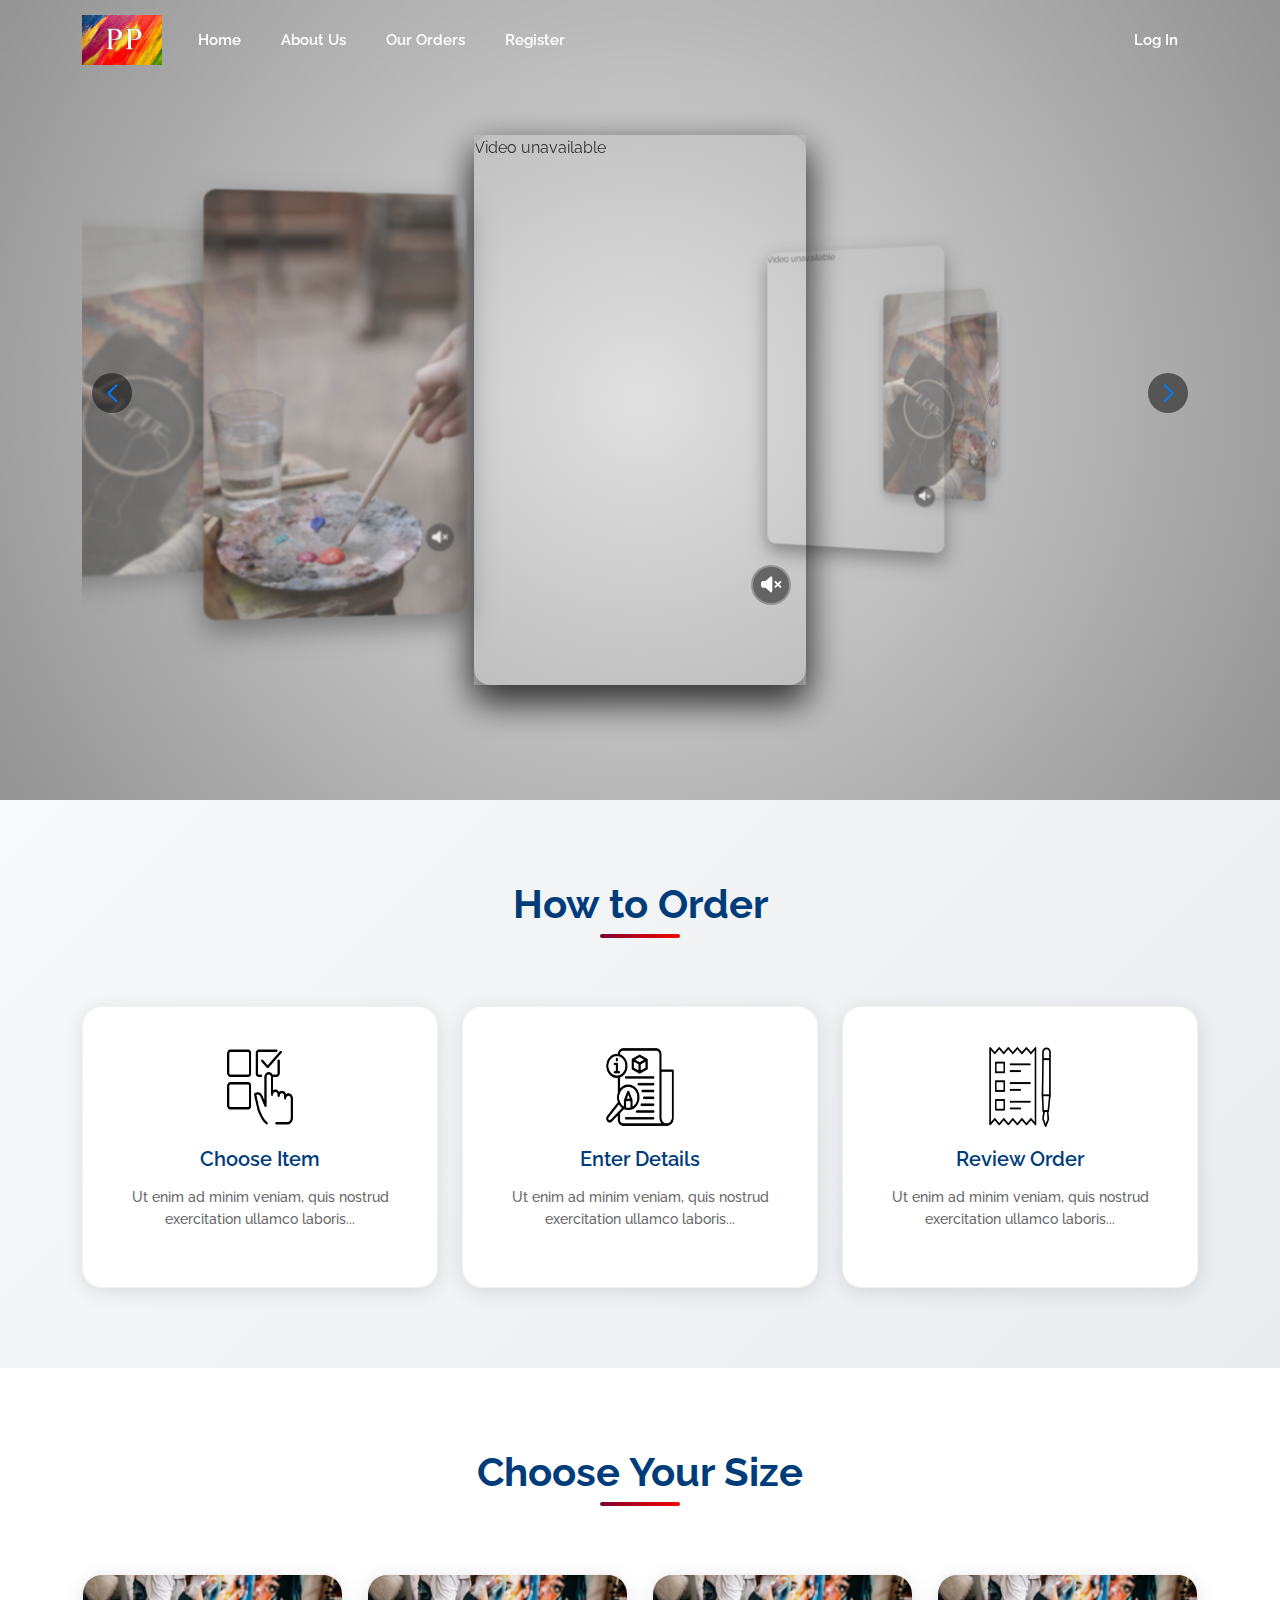
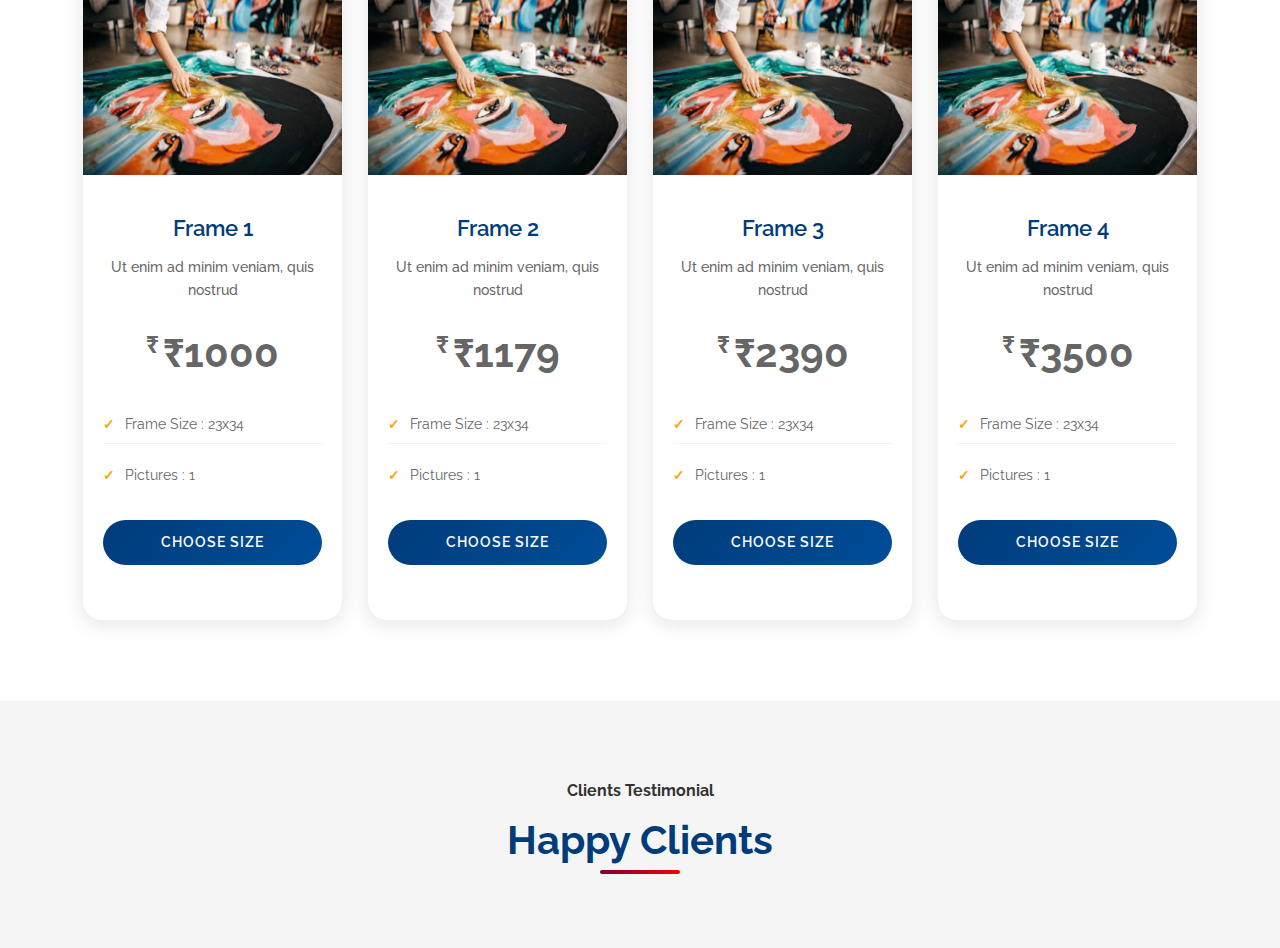
==== commit ae1008d7: "d" ====
--- a/index.html
+++ b/index.html
@@ -103,7 +103,7 @@
                         <div class="swiper-slide">
                             <div class="video-card">
                                 <div class="video-wrapper">
-                                    <video data-src="./reel1 (2).mp4" muted loop playsinline></video>
+                                    <video data-src="./whatsa.mp4" muted loop playsinline></video>
                                     <!-- Video loader will be added dynamically by JavaScript -->
                                     <div class="mute-indicator">Sound Off</div>
                                 </div>
--- a/css/video-slider.css
+++ b/css/video-slider.css
@@ -11,7 +11,7 @@
 /* Video Showcase Header */
 .video-showcase {
     padding: 60px 0;
-    background: var(--gradient-bg);
+    background: whitesmoke;
     position: relative;
     overflow: hidden;
 }
@@ -428,9 +428,7 @@
 }
 
 @media screen and (max-width: 768px) {
-    .video-showcase {
-        padding: 0;
-    }
+   
     
     .video-card {
         height: 100vh;
@@ -484,22 +482,7 @@
     }
 }
 
-/* Animation for active card */
-@keyframes cardPulse {
-    0% {
-        transform: scale(1.05);
-    }
-    50% {
-        transform: scale(1.08);
-    }
-    100% {
-        transform: scale(1.05);
-    }
-}
-
-.swiper-slide-active .video-card {
-    animation: cardPulse 3s infinite ease-in-out;
-}
+
 
 /* Video Loader Styles */
 .video-loader {
--- a/css/video-slider.css
+++ b/css/video-slider.css
@@ -11,7 +11,7 @@
 /* Video Showcase Header */
 .video-showcase {
     padding: 60px 0;
-    background: var(--gradient-bg);
+    background: whitesmoke;
     position: relative;
     overflow: hidden;
 }
@@ -428,9 +428,7 @@
 }
 
 @media screen and (max-width: 768px) {
-    .video-showcase {
-        padding: 0;
-    }
+   
     
     .video-card {
         height: 100vh;
@@ -484,22 +482,7 @@
     }
 }
 
-/* Animation for active card */
-@keyframes cardPulse {
-    0% {
-        transform: scale(1.05);
-    }
-    50% {
-        transform: scale(1.08);
-    }
-    100% {
-        transform: scale(1.05);
-    }
-}
-
-.swiper-slide-active .video-card {
-    animation: cardPulse 3s infinite ease-in-out;
-}
+
 
 /* Video Loader Styles */
 .video-loader {
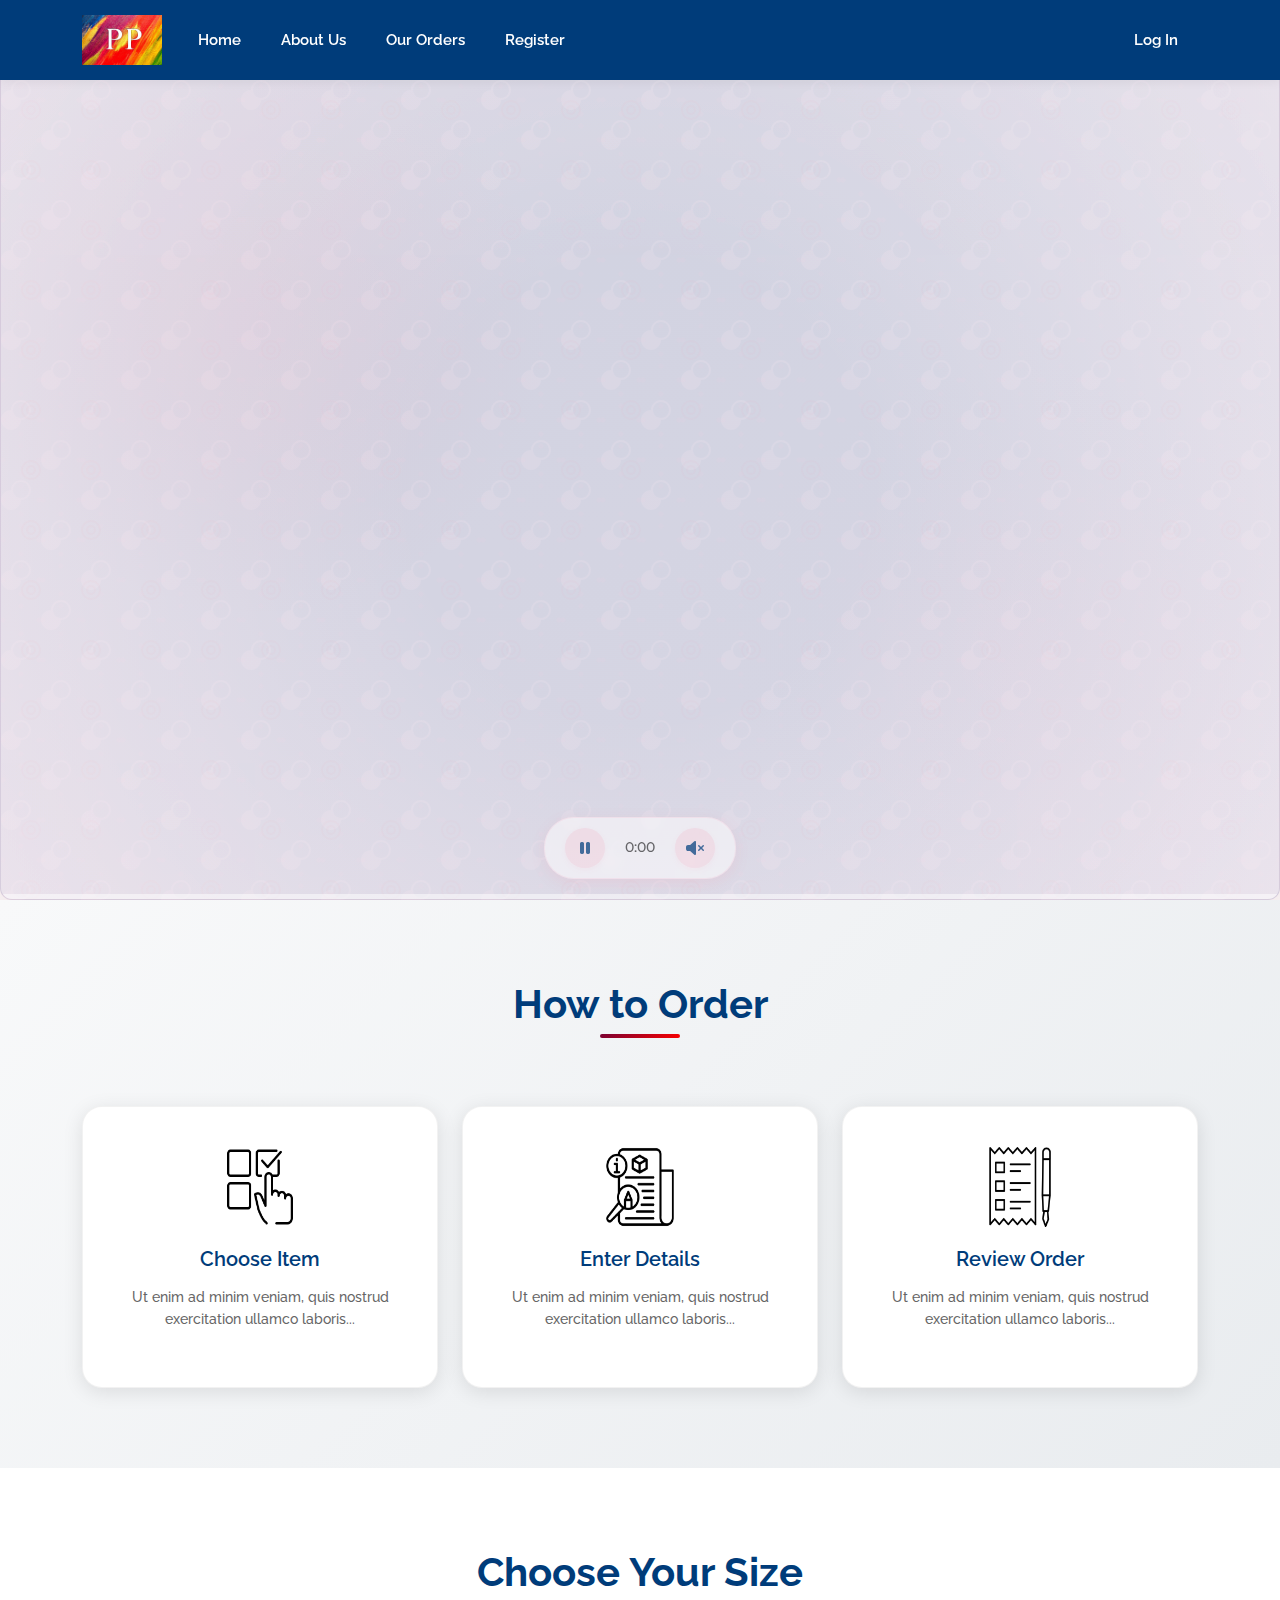
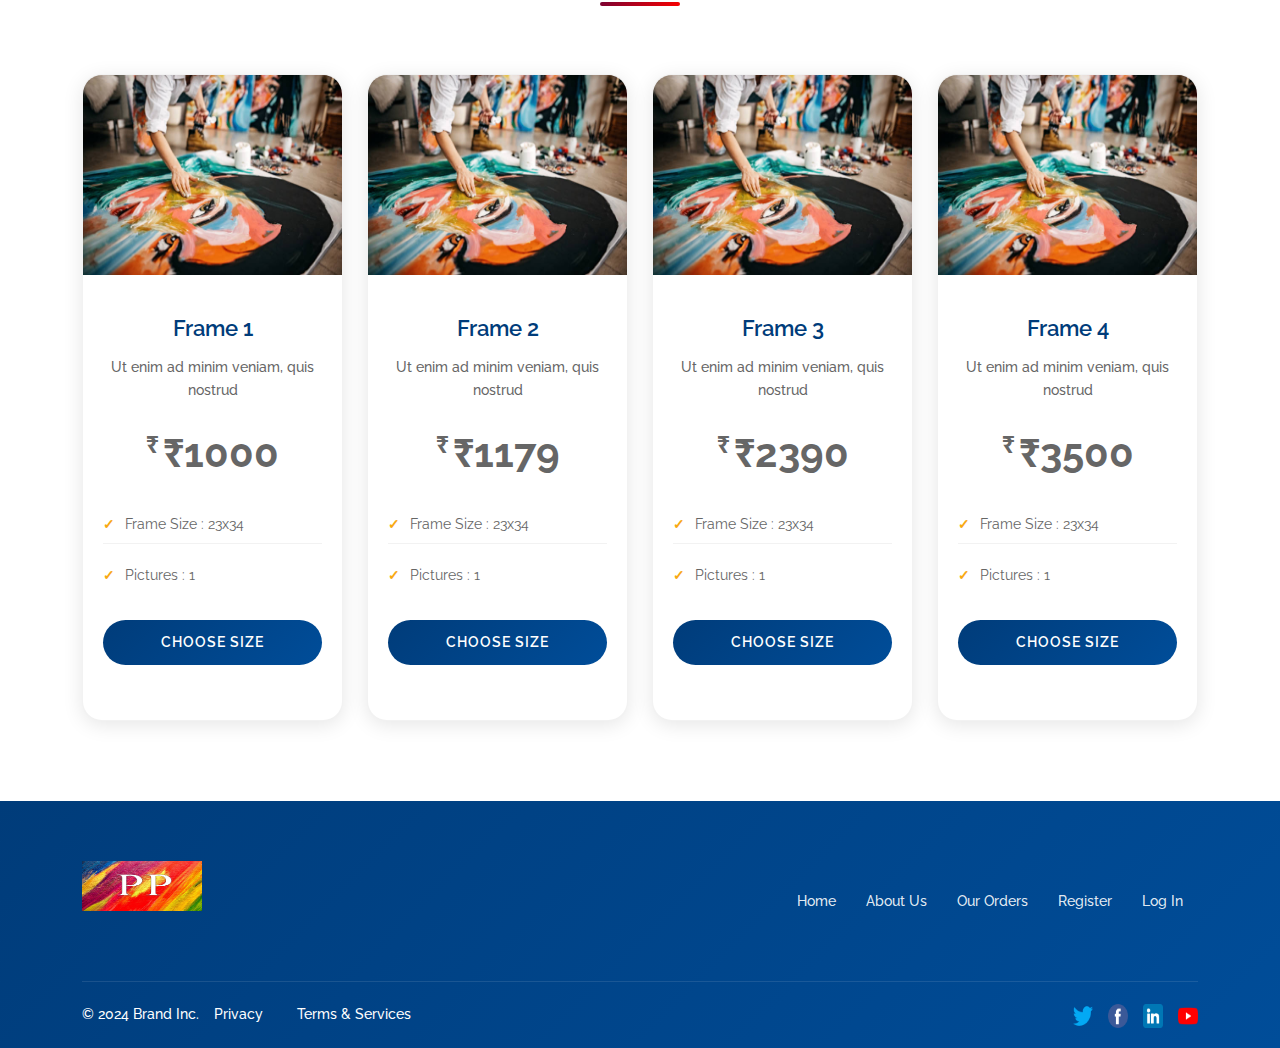
==== commit b7a3ca35: "hero section" ====
--- a/index.html
+++ b/index.html
@@ -26,7 +26,7 @@
     <link href="css/slick.css" rel="stylesheet" />
     <link href="css/slick-theme.css" rel="stylesheet" />
     <link href="css/custom.css" rel="stylesheet" />
-    <link href="css/video-slider.css" rel="stylesheet" />
+    <link rel="stylesheet" href="css/video-slider.css">
     <!-- Font Awesome for icons -->
     <link rel="stylesheet" href="https://cdnjs.cloudflare.com/ajax/libs/font-awesome/6.4.0/css/all.min.css" />
 </head>
@@ -77,116 +77,45 @@
     <!-- main header end here -->
     
     <!-- Video Slider Hero Section Start -->
-    <div class="video-showcase">
-        <div class="container">
-            
-            <!-- Video Slider Section -->
-            <section class="video-slider-section">
-                <div class="swiper videoSwiper">
-                    <div class="swiper-wrapper">
-                        <!-- Video 1 -->
-                        <div class="swiper-slide">
-                            <div class="video-card">
-                                <div class="video-wrapper">
-                                    <video data-src="./whats.mp4" muted loop playsinline></video>
-                                    <!-- Video loader will be added dynamically by JavaScript -->
-                                    <div class="mute-indicator">Sound Off</div>
-                                </div>
-                               
-                                <div class="video-controls">
-                                    <button class="control-btn mute-toggle"><i class="fas fa-volume-mute"></i></button>
-                                </div>
-                            </div>
-                        </div>
-                        
-                        <!-- Video 2 -->
-                        <div class="swiper-slide">
-                            <div class="video-card">
-                                <div class="video-wrapper">
-                                    <video data-src="./whatsa.mp4" muted loop playsinline></video>
-                                    <!-- Video loader will be added dynamically by JavaScript -->
-                                    <div class="mute-indicator">Sound Off</div>
-                                </div>
-                               
-                                <div class="video-controls">
-                                    <button class="control-btn mute-toggle"><i class="fas fa-volume-mute"></i></button>
-                                </div>
-                            </div>
-                        </div>
-                        
-                        <!-- Video 3 -->
-                       <div class="swiper-slide">
-                            <div class="video-card">
-                                <div class="video-wrapper">
-                                    <video data-src="./reel1 (1).mp4" muted loop playsinline></video>
-                                    <!-- Video loader will be added dynamically by JavaScript -->
-                                    <div class="mute-indicator">Sound Off</div>
-                                </div>
-                               
-                                <div class="video-controls">
-                                    <button class="control-btn mute-toggle"><i class="fas fa-volume-mute"></i></button>
-                                </div>
-                            </div>
-                        </div>
-                        
-                        <!-- Video 4 -->
-                        <div class="swiper-slide">
-                            <div class="video-card">
-                                <div class="video-wrapper">
-                                    <video data-src="./reel1 (2).mp4" muted loop playsinline></video>
-                                    <!-- Video loader will be added dynamically by JavaScript -->
-                                    <div class="mute-indicator">Sound Off</div>
-                                </div>
-                               
-                                <div class="video-controls">
-                                    <button class="control-btn mute-toggle"><i class="fas fa-volume-mute"></i></button>
-                                </div>
-                            </div>
-                        </div>
-                        
-                        <!-- Video 5 -->
-                        <div class="swiper-slide">
-                            <div class="video-card">
-                                <div class="video-wrapper">
-                                    <video data-src="./reel1 (1).mp4" muted loop playsinline></video>
-                                    <!-- Video loader will be added dynamically by JavaScript -->
-                                    <div class="mute-indicator">Sound Off</div>
-                                </div>
-                               
-                                <div class="video-controls">
-                                    <button class="control-btn mute-toggle"><i class="fas fa-volume-mute"></i></button>
-                                </div>
-                            </div>
-                        </div>
-                        
-                        <!-- Video 6 -->
-                        <div class="swiper-slide">
-                            <div class="video-card">
-                                <div class="video-wrapper">
-                                    <video data-src="./reel1 (2).mp4" muted loop playsinline></video>
-                                    <!-- Video loader will be added dynamically by JavaScript -->
-                                    <div class="mute-indicator">Sound Off</div>
-                                </div>
-                                
-                                <div class="video-controls">
-                                    <button class="control-btn mute-toggle"><i class="fas fa-volume-mute"></i></button>
-                                </div>
-                            </div>
-                        </div>
-                    </div>
-                    
-                    <!-- Navigation Controls -->
-                    <div class="swiper-button-next"></div>
-                    <div class="swiper-button-prev"></div>
-                    
-                    <!-- Pagination -->
-                    <div class="swiper-pagination"></div>
-                </div>
-            </section>
-            
+    <section class="hero-video-section">
+        <div class="hero-video-container">
+            <!-- Network interruption loader -->
+            <div class="network-loader">
+                <div class="loader-container">
+                    <div class="loader-spinner"></div>
+                    <div class="loader-text">Reconnecting to video stream...</div>
+                </div>
+            </div>
+            
+            <!-- Placeholder for error states only -->
+            <div class="video-placeholder">
+                <img src="https://images.unsplash.com/photo-1522335789203-aabd1fc54bc9?ixlib=rb-1.2.1&auto=format&fit=crop&w=1350&q=80" alt="Beauty Services" class="placeholder-image">
+                <div class="loading-animation">
+                    <div class="spinner"></div>
+                    <p>Unable to load video</p>
+                </div>
+            </div>
+            
+            <video autoplay muted loop>
+                <source src="./whatsa.mp4" type="video/mp4">
+                Your browser does not support the video tag.
+            </video>
+            <div class="hero-overlay"></div>
            
+            <div class="video-controls">
+                <button id="playPauseBtn" class="control-btn" aria-label="Play/Pause video">
+                    <i class="fas fa-pause"></i>
+                </button>
+                <span id="videoTime" class="video-time">0:00</span>
+                <button id="muteBtn" class="control-btn" aria-label="Mute/Unmute video">
+                    <i class="fas fa-volume-mute"></i>
+                </button>
+            </div>
+            <div class="video-progress-container">
+                <div class="video-progress-bar" id="videoProgress"></div>
+            </div>
         </div>
-    </div>
+    </section> 
     <!-- Video Slider Hero Section End -->
     
     <!-- how to order section start -->
@@ -397,9 +326,10 @@
     <script src="js/jquery.min.js"></script>
     <script src="js/bootstrap.bundle.min.js"></script>
     <script src="https://cdn.jsdelivr.net/npm/swiper@11/swiper-bundle.min.js"></script>
+    <!-- GSAP for enhanced animations -->
+    <script src="https://cdnjs.cloudflare.com/ajax/libs/gsap/3.12.2/gsap.min.js"></script>
     
     <!-- Custom Scripts -->
-    <script src="js/video-slider.js"></script>
     <script src="js/custom.js"></script>
     
     <!-- Lazy load remaining content -->
@@ -415,6 +345,299 @@
                 });
             }, 1000);
         });
+        document.addEventListener('DOMContentLoaded', function() {
+       
+        
+        // Video elements
+        const videoContainer = document.querySelector('.hero-video-container');
+        const video = document.querySelector('.hero-video-container video');
+        const playPauseBtn = document.getElementById('playPauseBtn');
+        const muteBtn = document.getElementById('muteBtn');
+        const progressBar = document.getElementById('videoProgress');
+        const progressContainer = document.querySelector('.video-progress-container');
+        const videoTimeDisplay = document.getElementById('videoTime');
+        const videoPlaceholder = document.querySelector('.video-placeholder');
+        const networkLoader = document.querySelector('.network-loader');
+        const loaderText = document.querySelector('.loader-text');
+        
+        // Network state variables
+        let networkInterrupted = false;
+        let loadingTimeout;
+        let reconnectAttempts = 0;
+        const maxReconnectAttempts = 5;
+        
+        // Play/Pause button functionality
+        playPauseBtn.addEventListener('click', function() {
+            if (video.paused) {
+                video.play()
+                    .then(() => {
+                        playPauseBtn.innerHTML = '<i class="fas fa-pause"></i>';
+                        videoContainer.classList.remove('video-paused');
+                    })
+                    .catch(error => {
+                        console.error('Error playing video:', error);
+                        // Show appropriate message for autoplay restrictions
+                        if (error.name === 'NotAllowedError') {
+                            loaderText.textContent = 'Click to play video';
+                            videoContainer.classList.add('video-paused');
+                        }
+                    });
+            } else {
+                video.pause();
+                playPauseBtn.innerHTML = '<i class="fas fa-play"></i>';
+                videoContainer.classList.add('video-paused');
+            }
+        });
+        
+        // Mute button functionality
+        muteBtn.addEventListener('click', function() {
+            video.muted = !video.muted;
+            if (video.muted) {
+                muteBtn.innerHTML = '<i class="fas fa-volume-mute"></i>';
+            } else {
+                muteBtn.innerHTML = '<i class="fas fa-volume-up"></i>';
+            }
+        });
+
+        // Format time function
+        function formatTime(seconds) {
+            const minutes = Math.floor(seconds / 60);
+            seconds = Math.floor(seconds % 60);
+            return `${minutes}:${seconds < 10 ? '0' : ''}${seconds}`;
+        }
+
+        // Progress bar functionality
+        video.addEventListener('timeupdate', function() {
+            // If we're getting timeupdate events, the network is working
+            if (networkInterrupted) {
+                networkInterrupted = false;
+                clearTimeout(loadingTimeout);
+                videoContainer.classList.remove('video-loading');
+                reconnectAttempts = 0;
+            }
+            
+            const progress = (video.currentTime / video.duration) * 100;
+            progressBar.style.width = progress + '%';
+            
+            // Update time display
+            videoTimeDisplay.textContent = formatTime(video.currentTime);
+        });
+        
+        // Click on progress bar to seek
+        progressContainer.addEventListener('click', function(e) {
+            const rect = this.getBoundingClientRect();
+            const pos = (e.clientX - rect.left) / rect.width;
+            video.currentTime = pos * video.duration;
+        });
+        
+        // Double click on video to toggle fullscreen
+        video.addEventListener('dblclick', function() {
+            if (!document.fullscreenElement) {
+                if (video.requestFullscreen) {
+                    video.requestFullscreen();
+                } else if (video.webkitRequestFullscreen) { /* Safari */
+                    video.webkitRequestFullscreen();
+                } else if (video.msRequestFullscreen) { /* IE11 */
+                    video.msRequestFullscreen();
+                }
+            } else {
+                if (document.exitFullscreen) {
+                    document.exitFullscreen();
+                } else if (document.webkitExitFullscreen) { /* Safari */
+                    document.webkitExitFullscreen();
+                } else if (document.msExitFullscreen) { /* IE11 */
+                    document.msExitFullscreen();
+                }
+            }
+        });
+
+        // Function to handle video sizing
+        function handleVideoSize() {
+            // Get the video's natural aspect ratio
+            const videoRatio = video.videoWidth / video.videoHeight;
+            
+            // Get the container dimensions
+            const container = document.querySelector('.hero-video-container');
+            const containerWidth = container.clientWidth;
+            const containerHeight = container.clientHeight;
+            
+            // Check if we're on mobile
+            const isMobile = window.innerWidth <= 768;
+            
+            if (isMobile) {
+                // On mobile, we want the video to fill the width
+                video.style.width = '100%';
+                video.style.height = 'auto';
+                
+                // If this makes the video too short, adjust to fill height instead
+                if (video.offsetHeight < containerHeight) {
+                    video.style.width = 'auto';
+                    video.style.height = '100%';
+                }
+            } else {
+                // On desktop, maintain portrait aspect ratio
+                if (videoRatio < 1) {
+                    // Portrait video - maintain height and adjust width
+                    video.style.height = '100%';
+                    video.style.width = 'auto';
+                } else {
+                    // If the video is actually landscape, we need to handle it differently
+                    // Calculate the height needed to maintain the video's aspect ratio
+                    const targetHeight = containerWidth / videoRatio;
+                    
+                    if (targetHeight <= containerHeight) {
+                        // If the calculated height fits within the container
+                        video.style.width = '100%';
+                        video.style.height = 'auto';
+                    } else {
+                        // If the calculated height exceeds the container height
+                        video.style.height = '100%';
+                        video.style.width = 'auto';
+                    }
+                }
+            }
+        }
+        
+        // Network state monitoring
+        function checkNetworkState() {
+            // Check if the video is stalled or waiting
+            if (video.networkState === 2) { // NETWORK_LOADING
+                if (!networkInterrupted) {
+                    networkInterrupted = true;
+                    
+                    // Show loading state after a short delay to avoid flickering
+                    loadingTimeout = setTimeout(() => {
+                        videoContainer.classList.add('video-loading');
+                        loaderText.textContent = 'Reconnecting to video stream...';
+                        
+                        // Update message based on reconnect attempts
+                        reconnectAttempts++;
+                        if (reconnectAttempts > 1) {
+                            loaderText.textContent = `Reconnecting to video stream... (Attempt ${reconnectAttempts})`;
+                        }
+                        
+                        // After multiple attempts, suggest refreshing
+                        if (reconnectAttempts >= maxReconnectAttempts) {
+                            loaderText.textContent = 'Network issues detected. Video will resume automatically when connection improves.';
+                        }
+                    }, 1000); // Wait 1 second before showing loader
+                }
+            } else if (video.networkState === 3) { // NETWORK_NO_SOURCE
+                clearTimeout(loadingTimeout);
+                videoContainer.classList.add('video-error');
+                videoContainer.classList.remove('video-loaded', 'video-loading');
+                networkInterrupted = false;
+            }
+        }
+        
+        // Check network state periodically
+        setInterval(checkNetworkState, 2000);
+        
+        // Call the function when the video metadata is loaded
+        video.addEventListener('loadedmetadata', function() {
+            handleVideoSize();
+            videoContainer.classList.remove('video-loading');
+            networkInterrupted = false;
+        });
+        
+        // Also call it on window resize
+        window.addEventListener('resize', handleVideoSize);
+        
+        // Handle loading event
+        video.addEventListener('loadeddata', function() {
+            console.log('Video loaded successfully');
+            handleVideoSize(); // Ensure proper sizing once loaded
+            
+            // Initialize time display
+            videoTimeDisplay.textContent = formatTime(0);
+            
+            // Mark video as loaded
+            videoContainer.classList.add('video-loaded');
+            videoContainer.classList.remove('video-loading', 'video-error');
+            networkInterrupted = false;
+            reconnectAttempts = 0;
+        });
+        
+        // Handle waiting/buffering event
+        video.addEventListener('waiting', function() {
+            // Only show loading if it persists for more than a second
+            if (!networkInterrupted) {
+                networkInterrupted = true;
+                loadingTimeout = setTimeout(() => {
+                    videoContainer.classList.add('video-loading');
+                    loaderText.textContent = 'Buffering video...';
+                }, 1000);
+            }
+        });
+        
+        // Handle playing event
+        video.addEventListener('playing', function() {
+            clearTimeout(loadingTimeout);
+            videoContainer.classList.add('video-loaded');
+            videoContainer.classList.remove('video-loading', 'video-paused');
+            networkInterrupted = false;
+            reconnectAttempts = 0;
+        });
+        
+        // Handle paused event
+        video.addEventListener('pause', function() {
+            videoContainer.classList.add('video-paused');
+        });
+        
+        // Handle error event
+        video.addEventListener('error', function(e) {
+            console.error('Error loading video:', e);
+            
+            // Show error state
+            videoContainer.classList.add('video-error');
+            videoContainer.classList.remove('video-loaded', 'video-loading');
+            
+            // Fall back to image if video fails to load
+            const heroSection = document.querySelector('.hero-video-section');
+            heroSection.style.backgroundImage = "linear-gradient(rgba(0, 0, 0, 0.5), rgba(0, 0, 0, 0.5)), url('https://images.unsplash.com/photo-1487412720507-e7ab37603c6f?ixlib=rb-1.2.1&auto=format&fit=crop&w=1350&q=80')";
+            heroSection.style.backgroundSize = 'cover';
+            heroSection.style.backgroundPosition = 'center';
+        });
+        
+        // Handle video end - loop manually to ensure progress bar resets
+        video.addEventListener('ended', function() {
+            video.currentTime = 0;
+            video.play().catch(error => {
+                console.error('Error replaying video:', error);
+                videoContainer.classList.add('video-paused');
+            });
+        });
+        
+        // Handle slow connection or stalled video
+        video.addEventListener('stalled', function() {
+            if (!networkInterrupted) {
+                networkInterrupted = true;
+                loadingTimeout = setTimeout(() => {
+                    videoContainer.classList.add('video-loading');
+                    loaderText.textContent = 'Network interrupted. Reconnecting...';
+                }, 1000);
+            }
+        });
+        
+        // Handle network online/offline events
+        window.addEventListener('online', function() {
+            if (networkInterrupted) {
+                loaderText.textContent = 'Connection restored. Resuming video...';
+                // Try to resume the video
+                setTimeout(() => {
+                    video.play().catch(error => {
+                        console.error('Error resuming video:', error);
+                    });
+                }, 1000);
+            }
+        });
+        
+        window.addEventListener('offline', function() {
+            networkInterrupted = true;
+            videoContainer.classList.add('video-loading');
+            loaderText.textContent = 'Network connection lost. Waiting to reconnect...';
+        });
+    });
     </script>
 </body>
 
--- a/css/custom.css
+++ b/css/custom.css
@@ -119,19 +119,19 @@
 }
 
 .main_header {
-    position: absolute;
+    position: fixed;
     top: 0;
     right: 0;
     left: 0;
     z-index: 999;
-    background-color: rgba(255, 255, 255, 0);
+    background-color: var(--header-bg-color);
     transition: all 0.3s ease;
     padding: 12px 0;
     backdrop-filter: blur(10px);
-    /* border-bottom: 1px solid rgba(0, 0, 0, 0.08); */
-    height: 80px;
+    height: var(--header-height);
     display: flex;
     align-items: center;
+    box-shadow: 0 2px 10px rgba(0, 0, 0, 0.05);
 }
 
 .main_header.is-sticky {
@@ -1454,8 +1454,8 @@
 
 @media screen and (max-width: 767px) {
     .main_header {
-        height: 60px;
-        padding: 6px 0;
+        height: var(--header-height-mobile);
+        padding: 8px 0;
     }
     
     .navbar-toggler {
@@ -1650,6 +1650,9 @@
     --gradient-accent: linear-gradient(135deg, #790232 0%, #f90000 100%);
     --box-shadow: 0 4px 20px rgba(0, 0, 0, 0.1);
     --transition: all 0.3s cubic-bezier(0.4, 0, 0.2, 1);
+    --header-bg-color: rgba(255, 255, 255, 0.8);
+    --header-height: 80px;
+    --header-height-mobile: 60px;
 }
 
 /* Modern Animations */
--- a/css/video-slider.css
+++ b/css/video-slider.css
@@ -1,515 +1,652 @@
-/* Video Slider - Modern UI with Instagram Reel Format */
+/* Add CSS variable for viewport height at the top of the file */
 :root {
+  --vh: 1vh;
+  --header-height: 80px;
+  --header-height-mobile: 60px;
+  --header-bg-color: #003c7a;
+  --video-bg-color: #003c7a;
+}
 
-    --swiper-navigation-size: 24px;
-    --card-shadow: 0 15px 35px rgba(0, 0, 0, 0.5);
-    --card-border-radius: 16px;
-    --transition-speed: 0.4s;
-    --vh: 1vh; /* Variable for viewport height */
-}
-
-/* Video Showcase Header */
-.video-showcase {
-    padding: 60px 0;
-    background: whitesmoke;
+.hero-video-section {
     position: relative;
+    width: 100%;
+    height: calc(100vh - var(--header-height)); /* Account for header height */
+    height: calc(var(--vh, 1vh) * 100 - var(--header-height)); /* Use CSS variable for better mobile support */
     overflow: hidden;
-}
-
-.video-showcase::before {
+    display: flex;
+    justify-content: center;
+    align-items: center;
+    background-color: var(--light-bg);
+    padding: 0;
+    margin-top: var(--header-height); /* Add margin to push content below header */
+    box-sizing: border-box; /* Ensure padding is included in height calculation */
+    min-height: 500px; /* Minimum height to ensure content visibility */
+    z-index: 1; /* Ensure proper stacking context */
+}
+  
+.hero-video-container {
+    position: relative;
+    height: 100%;
+    width: 100%;
+    max-width: 100%;
+    display: flex;
+    justify-content: center;
+    align-items: center;
+    overflow: hidden;
+    background-color: var(--video-bg-color);
+    /* Enhanced background with gradient and beauty-themed pattern */
+    background-image: 
+      linear-gradient(135deg, rgba(255, 240, 245, 0.8) 0%, rgba(255, 245, 250, 0.8) 100%),
+      url("data:image/svg+xml,%3Csvg width='80' height='80' viewBox='0 0 80 80' xmlns='http://www.w3.org/2000/svg'%3E%3Cg fill='none' fill-rule='evenodd'%3E%3Cg fill='%23FFC0D3' fill-opacity='0.15'%3E%3Cpath d='M50 50c0-5.523 4.477-10 10-10s10 4.477 10 10-4.477 10-10 10c0 5.523-4.477 10-10 10s-10-4.477-10-10 4.477-10 10-10zM10 10c0-5.523 4.477-10 10-10s10 4.477 10 10-4.477 10-10 10c0 5.523-4.477 10-10 10S0 25.523 0 20s4.477-10 10-10zm10 8c4.418 0 8-3.582 8-8s-3.582-8-8-8-8 3.582-8 8 3.582 8 8 8zm40 40c4.418 0 8-3.582 8-8s-3.582-8-8-8-8 3.582-8 8 3.582 8 8 8z' /%3E%3C/g%3E%3C/g%3E%3C/svg%3E");
+    box-shadow: 0 10px 30px rgba(255, 133, 162, 0.15);
+    border-radius: 0 0 12px 12px; /* Rounded corners only at the bottom for seamless header connection */
+    transition: transform 0.3s ease;
+    /* Add a subtle inner border */
+    border: 1px solid rgba(255, 192, 211, 0.2);
+    border-top: none; /* Remove top border for seamless header connection */
+}
+  
+/* Beauty-themed decorative elements */
+.hero-video-container:before {
     content: '';
     position: absolute;
     top: 0;
     left: 0;
-    width: 100%;
-    height: 100%;
-    background: radial-gradient(circle at center, rgba(42, 42, 42, 0.1) 0%, rgba(0, 0, 0, 0.4) 100%);
+    right: 0;
+    bottom: 0;
+    background: 
+      radial-gradient(circle at center, transparent 30%, rgba(255, 240, 245, 0.5) 100%),
+      url("data:image/svg+xml,%3Csvg xmlns='http://www.w3.org/2000/svg' width='40' height='40' viewBox='0 0 40 40'%3E%3Cg fill='%23FFC0D3' fill-opacity='0.08'%3E%3Cpath d='M20 3.5c-1.4 0-2.5 1.1-2.5 2.5s1.1 2.5 2.5 2.5 2.5-1.1 2.5-2.5-1.1-2.5-2.5-2.5zm0 28c-1.4 0-2.5 1.1-2.5 2.5s1.1 2.5 2.5 2.5 2.5-1.1 2.5-2.5-1.1-2.5-2.5-2.5zm18-14c-1.4 0-2.5 1.1-2.5 2.5s1.1 2.5 2.5 2.5 2.5-1.1 2.5-2.5-1.1-2.5-2.5-2.5zm-36 0c-1.4 0-2.5 1.1-2.5 2.5s1.1 2.5 2.5 2.5 2.5-1.1 2.5-2.5-1.1-2.5-2.5-2.5z'/%3E%3C/g%3E%3C/svg%3E");
     z-index: 1;
     pointer-events: none;
 }
-
-/* Video Slider Section */
-.video-slider-section {
+  
+/* Add decorative elements to the background */
+.hero-video-container:after {
+    content: '';
+    position: absolute;
+    top: 0;
+    left: 0;
+    right: 0;
+    bottom: 0;
+    background-image: 
+      radial-gradient(circle at 20% 30%, rgba(255, 133, 162, 0.1) 0%, transparent 25%),
+      radial-gradient(circle at 80% 70%, rgba(255, 192, 211, 0.1) 0%, transparent 25%),
+      /* Beauty-themed decorative elements */
+      url("data:image/svg+xml,%3Csvg xmlns='http://www.w3.org/2000/svg' width='60' height='60' viewBox='0 0 60 60'%3E%3Cg fill='%23FF85A2' fill-opacity='0.05'%3E%3Cpath d='M30 20c-5.5 0-10 4.5-10 10s4.5 10 10 10 10-4.5 10-10-4.5-10-10-10zm0 18c-4.4 0-8-3.6-8-8s3.6-8 8-8 8 3.6 8 8-3.6 8-8 8z'/%3E%3Cpath d='M30 25c-2.8 0-5 2.2-5 5s2.2 5 5 5 5-2.2 5-5-2.2-5-5-5zm0 8c-1.7 0-3-1.3-3-3s1.3-3 3-3 3 1.3 3 3-1.3 3-3 3z'/%3E%3C/g%3E%3C/svg%3E");
+    z-index: 1;
+    pointer-events: none;
+    opacity: 0.8;
+}
+  
+.hero-video-container video {
+    height: 100%;
+    width: 100%;
+    max-height: 100%;
+    object-fit: cover; /* Ensures video covers the entire container */
+    z-index: 2;
     position: relative;
-    padding: 25px 0;
+    opacity: 1; /* Make video visible by default */
+    transition: opacity 0.5s ease;
+}
+  
+.hero-overlay {
+    position: absolute;
+    top: 0;
+    left: 0;
+    width: 100%;
+    height: 100%;
+    background: linear-gradient(rgba(255, 255, 255, 0.1), rgba(255, 240, 245, 0.2));
+    z-index: 3;
+    pointer-events: none;
+}
+  
+.hero-video-container .position-absolute {
+    z-index: 2;
+    max-width: 800px;
+    width: 90%;
+}
+  
+.hero-video-container h1 {
+    font-weight: 700;
+    text-shadow: 0 2px 4px rgba(0, 0, 0, 0.3);
+}
+  
+.hero-video-container .lead {
+    font-size: 1.25rem;
+    text-shadow: 0 1px 3px rgba(0, 0, 0, 0.3);
+    max-width: 700px;
+    margin: 0 auto;
+}
+  
+.video-controls {
+    position: absolute;
+    bottom: 20px;
+    left: 50%;
+    transform: translateX(-50%);
+    z-index: 3;
+    display: flex;
+    gap: 15px;
+    padding: 10px 20px;
+    background-color: rgba(255, 255, 255, 0.7);
+    backdrop-filter: blur(5px);
+    border-radius: 30px;
+    transition: all 0.3s ease;
+    opacity: 0.7;
+    box-shadow: 0 4px 15px rgba(255, 133, 162, 0.2);
+    align-items: center;
+    border: 1px solid rgba(255, 192, 211, 0.3);
+}
+  
+.hero-video-container:hover .video-controls {
+    opacity: 1;
+    transform: translateX(-50%) translateY(-5px);
+}
+  
+.control-btn {
+    background-color: rgba(255, 133, 162, 0.2);
+    color: var(--primary-color);
+    border: none;
+    border-radius: 50%;
+    width: 40px;
+    height: 40px;
+    display: flex;
+    justify-content: center;
+    align-items: center;
+    cursor: pointer;
+    transition: all 0.3s ease;
+    box-shadow: 0 2px 5px rgba(255, 133, 162, 0.1);
+}
+  
+.control-btn:hover {
+    background-color: var(--primary-color);
+    transform: scale(1.1);
+    box-shadow: 0 4px 10px rgba(255, 133, 162, 0.4);
+    color: white;
+}
+  
+.control-btn i {
+    font-size: 1rem;
+}
+  
+.video-time {
+    color: var(--text-color);
+    font-size: 0.9rem;
+    font-family: 'Montserrat', sans-serif;
+    font-weight: 500;
+    min-width: 40px;
+    text-align: center;
+    text-shadow: none;
+}
+  
+.video-progress-container {
+    position: absolute;
+    bottom: 0;
+    left: 0;
+    width: 100%;
+    height: 5px;
+    background-color: rgba(255, 255, 255, 0.5);
+    z-index: 3;
+    cursor: pointer;
+    transition: all 0.3s ease;
     overflow: hidden;
+}
+  
+.hero-video-container:hover .video-progress-container {
+    height: 8px;
+    background-color: rgba(255, 255, 255, 0.7);
+}
+  
+.video-progress-bar {
+    height: 100%;
+    background: linear-gradient(90deg, var(--primary-color) 0%, var(--secondary-color) 100%);
+    width: 0;
+    transition: width 0.1s linear;
+    box-shadow: 0 0 10px rgba(255, 133, 162, 0.5);
+}
+  
+/* Add a subtle glow effect to the video container */
+@keyframes subtle-glow {
+    0% {
+      box-shadow: 0 10px 30px rgba(255, 133, 162, 0.15);
+    }
+    50% {
+      box-shadow: 0 15px 40px rgba(255, 133, 162, 0.25);
+    }
+    100% {
+      box-shadow: 0 10px 30px rgba(255, 133, 162, 0.15);
+    }
+}
+  
+/* Add a subtle shimmer effect to the background */
+@keyframes subtle-shimmer {
+    0% {
+      background-position: 0% 0%;
+    }
+    100% {
+      background-position: 100% 100%;
+    }
+}
+  
+.hero-video-container {
+    animation: 
+      subtle-glow 4s infinite alternate,
+      subtle-shimmer 15s infinite alternate;
+    background-size: 100% 100%, 80px 80px, 40px 40px;
+    background-position: 0 0;
+}
+  
+/* Media queries for responsive design */
+@media (min-width: 1200px) {
+    .hero-video-container {
+      width: 100%;
+      max-width: 100%; /* Allow full width on large screens */
+    }
+    
+    .hero-video-section {
+      height: calc(100vh - var(--header-height)); /* Account for header height */
+      height: calc(var(--vh, 1vh) * 100 - var(--header-height)); /* Use CSS variable for better support */
+      min-height: 600px; /* Ensure minimum height */
+      margin-top: var(--header-height); /* Add margin to push content below header */
+    }
+}
+  
+@media (min-width: 1600px) {
+    .hero-video-container {
+      max-width: 100%; /* Full width for extra-large screens */
+    }
+    
+    .hero-video-section {
+      height: calc(100vh - var(--header-height)); /* Account for header height */
+      height: calc(var(--vh, 1vh) * 100 - var(--header-height)); /* Use CSS variable for better support */
+      min-height: 700px; /* Larger minimum height for bigger screens */
+      margin-top: var(--header-height); /* Add margin to push content below header */
+    }
+}
+  
+@media (max-width: 768px) {
+    .hero-video-section {
+      height: calc(100vh - var(--header-height-mobile)); /* Account for smaller header on mobile */
+      height: calc(var(--vh, 1vh) * 100 - var(--header-height-mobile)); /* Use CSS variable for better mobile support */
+      min-height: 500px; /* Ensure minimum height on mobile */
+      margin-top: var(--header-height-mobile); /* Add margin to push content below header */
+      padding: 0;
+      width: 100%;
+      max-width: 100%;
+      border-radius: 0;
+      background-color: var(--video-bg-color);
+    }
+    
+    .hero-video-container {
+      width: 100%;
+      max-width: 100%;
+      border-radius: 0;
+      box-shadow: none;
+      border: none;
+    }
+    
+    .hero-video-container video {
+      height: 100%;
+      width: 100%;
+      object-fit: cover;
+    }
+    
+    .video-controls {
+      bottom: 30px;
+    }
+    
+    /* Adjust the background for mobile */
+    .hero-video-container:before,
+    .hero-video-container:after {
+      opacity: 0.5;
+    }
+}
+  
+/* Video Placeholder and Loading Animation */
+.video-placeholder {
+    position: absolute;
+    top: 0;
+    left: 0;
+    width: 100%;
+    height: 100%;
+    z-index: 5;
+    display: flex;
+    justify-content: center;
+    align-items: center;
+    background-color: #FFF9FB;
+    opacity: 1;
+    transition: opacity 0.5s ease;
+    overflow: hidden;
+}
+  
+.placeholder-image {
+    position: absolute;
+    top: 0;
+    left: 0;
+    width: 100%;
+    height: 100%;
+    object-fit: cover;
+    opacity: 0.8;
+    filter: blur(3px);
+    transition: all 0.5s ease;
+}
+  
+/* Beauty-themed decorative elements for placeholder */
+.video-placeholder:before {
+    content: '';
+    position: absolute;
+    top: 0;
+    left: 0;
+    width: 100%;
+    height: 100%;
+    background: 
+      radial-gradient(circle at 30% 30%, rgba(255, 133, 162, 0.2) 0%, transparent 30%),
+      radial-gradient(circle at 70% 70%, rgba(255, 192, 211, 0.2) 0%, transparent 30%);
+    z-index: 1;
+    animation: pulse-glow 3s infinite alternate;
+}
+  
+/* Floating beauty elements */
+.video-placeholder:after {
+    content: '';
+    position: absolute;
+    top: 0;
+    left: 0;
+    width: 100%;
+    height: 100%;
+    background-image: 
+      radial-gradient(circle at 20% 40%, rgba(255, 133, 162, 0.4) 0%, rgba(255, 133, 162, 0) 5%),
+      radial-gradient(circle at 80% 60%, rgba(255, 192, 211, 0.4) 0%, rgba(255, 192, 211, 0) 5%),
+      radial-gradient(circle at 40% 70%, rgba(255, 133, 162, 0.3) 0%, rgba(255, 133, 162, 0) 4%),
+      radial-gradient(circle at 60% 30%, rgba(255, 192, 211, 0.3) 0%, rgba(255, 192, 211, 0) 4%);
+    background-size: 120% 120%;
     z-index: 2;
-}
-
-/* Swiper Styles */
-.videoSwiper {
-    width: 100%;
-    padding-top: 50px;
+    animation: float-elements 15s infinite alternate ease-in-out;
+    opacity: 0.7;
+}
+  
+.loading-animation {
     position: relative;
-    z-index: 2;
-    overflow: visible;
-}
-
-.swiper-slide {
-    transition: all var(--transition-speed) ease;
-    opacity: 0.4;
-    transform: scale(0.8);
-    filter: blur(2px);
-    will-change: transform, opacity;
-    transform-style: preserve-3d;
-    perspective: 1000px;
-}
-
-.swiper-slide-active {
+    z-index: 6;
+    display: flex;
+    flex-direction: column;
+    align-items: center;
+    justify-content: center;
+    background-color: rgba(255, 255, 255, 0.7);
+    padding: 20px;
+    border-radius: 12px;
+    box-shadow: 0 5px 15px rgba(255, 133, 162, 0.2);
+    backdrop-filter: blur(5px);
+    border: 1px solid rgba(255, 192, 211, 0.3);
+    animation: pulse 2s infinite alternate;
+}
+  
+.loading-animation p {
+    margin-top: 15px;
+    color: var(--primary-color);
+    font-weight: 500;
+    font-size: 0.9rem;
+}
+  
+.spinner {
+    width: 40px;
+    height: 40px;
+    border: 3px solid rgba(255, 192, 211, 0.3);
+    border-radius: 50%;
+    border-top-color: var(--primary-color);
+    animation: spin 1s ease-in-out infinite;
+}
+  
+@keyframes spin {
+    to {
+      transform: rotate(360deg);
+    }
+}
+  
+@keyframes pulse {
+    0% {
+      transform: scale(1);
+      box-shadow: 0 5px 15px rgba(255, 133, 162, 0.2);
+    }
+    100% {
+      transform: scale(1.05);
+      box-shadow: 0 5px 20px rgba(255, 133, 162, 0.3);
+    }
+}
+  
+@keyframes pulse-glow {
+    0% {
+      opacity: 0.5;
+    }
+    100% {
+      opacity: 0.8;
+    }
+}
+  
+@keyframes float-elements {
+    0% {
+      background-position: 0% 0%;
+    }
+    50% {
+      background-position: 100% 100%;
+    }
+    100% {
+      background-position: 0% 100%;
+    }
+}
+  
+/* Video loaded state */
+.video-loaded .video-placeholder {
+    opacity: 0;
+    pointer-events: none;
+}
+  
+.video-loaded video {
     opacity: 1;
-    transform: scale(1.05);
-    z-index: 3;
+}
+  
+/* Video paused state with beauty-themed animation */
+.video-paused .video-placeholder {
+    opacity: 0.95;
+    background: linear-gradient(135deg, rgba(255, 240, 245, 0.9) 0%, rgba(255, 245, 250, 0.9) 100%);
+}
+  
+.video-paused .loading-animation {
+    display: none;
+}
+  
+.video-paused .placeholder-image {
     filter: blur(0);
-    box-shadow: var(--card-shadow);
-}
-
-.swiper-slide-prev,
-.swiper-slide-next {
-    opacity: 0.7;
-    transform: scale(0.85);
-    z-index: 2;
-    filter: blur(1px);
-}
-
-/* Video Card Styles */
-.video-card {
-    position: relative;
-    width: 100%;
-    height: 600px;
-    border-radius: var(--card-border-radius);
-    overflow: hidden;
-    box-shadow: var(--card-shadow);
-    transition: all var(--transition-speed) ease;
-    background: var(--card-bg);
-    transform: translateZ(0);
-    will-change: transform;
-    /* Instagram reel aspect ratio (9:16) */
-    aspect-ratio: 9/16;
-}
-
-.video-wrapper {
-    position: relative;
-    width: 100%;
-    height: 100%;
-    overflow: hidden;
-}
-
-.video-wrapper video {
-    width: 100%;
-    height: 100%;
-    object-fit: cover;
-    transition: transform 0.5s ease;
-    will-change: transform;
-    opacity: 0; /* Start with opacity 0 */
-    transition: opacity 0.5s ease; /* Add transition for opacity */
-}
-
-.video-rating {
-    position: absolute;
-    top: 15px;
-    right: 15px;
+    opacity: 0.9;
+    transform: scale(1.02);
+}
+  
+/* Add a play button overlay when paused */
+.video-paused .video-placeholder:before {
+    content: '';
+    position: absolute;
+    top: 50%;
+    left: 50%;
+    transform: translate(-50%, -50%);
+    width: 80px;
+    height: 80px;
+    background-color: rgba(255, 255, 255, 0.8);
+    border-radius: 50%;
+    z-index: 7;
+    box-shadow: 0 5px 20px rgba(255, 133, 162, 0.3);
+    animation: pulse 2s infinite alternate;
+}
+  
+.video-paused .video-placeholder:after {
+    content: '\f04b';
+    font-family: 'Font Awesome 6 Free';
+    font-weight: 900;
+    position: absolute;
+    top: 50%;
+    left: 50%;
+    transform: translate(-50%, -50%);
+    color: var(--primary-color);
+    font-size: 30px;
+    z-index: 8;
+}
+  
+/* Video error state */
+.video-error .video-placeholder {
+    opacity: 1;
+}
+  
+.video-error .loading-animation {
+    background-color: rgba(255, 255, 255, 0.9);
+}
+  
+.video-error .loading-animation p {
+    color: #d63384;
+}
+  
+.video-error .spinner {
+    display: none;
+}
+  
+.video-error .loading-animation:before {
+    content: '!';
+    font-size: 24px;
+    font-weight: bold;
+    color: #d63384;
     width: 40px;
     height: 40px;
     border-radius: 50%;
-    background: rgba(0, 0, 0, 0.7);
-    display: flex;
-    align-items: center;
-    justify-content: center;
-    font-weight: 700;
-    color: var(--text-color);
-    border: 2px solid var(--secondary-color);
-    z-index: 2;
-}
-
-.video-info {
-    position: absolute;
-    bottom: 0;
-    left: 0;
-    width: 100%;
-    padding: 30px 20px;
-    background: linear-gradient(to top, rgba(0, 0, 0, 0.9) 0%, rgba(0, 0, 0, 0) 100%);
-    color: var(--text-color);
-    transition: all var(--transition-speed) ease;
-    transform: translateY(70%);
-    z-index: 2;
-}
-
-.video-info h3 {
-    font-size: 1.8rem;
-    font-weight: 700;
-    margin-bottom: 10px;
-    text-shadow: 0 2px 4px rgba(0, 0, 0, 0.5);
-}
-
-.video-info p {
-    font-size: 1rem;
-    margin-bottom: 15px;
+    border: 3px solid #d63384;
+    display: flex;
+    align-items: center;
+    justify-content: center;
+}
+  
+/* Network Interruption Loader */
+.network-loader {
+    position: absolute;
+    top: 0;
+    left: 0;
+    width: 100%;
+    height: 100%;
+    display: flex;
+    justify-content: center;
+    align-items: center;
+    background: rgba(255, 249, 251, 0.5); /* More transparent background */
+    backdrop-filter: blur(3px); /* Subtle blur */
+    z-index: 10;
     opacity: 0;
-    transform: translateY(20px);
-    transition: all var(--transition-speed) ease 0.1s;
-    display: -webkit-box;
-    -webkit-line-clamp: 3;
-    -webkit-box-orient: vertical;
+    pointer-events: none;
+    transition: opacity 0.5s ease;
+}
+  
+.video-loading .network-loader {
+    opacity: 1;
+    pointer-events: auto;
+}
+  
+.loader-container {
+    display: flex;
+    flex-direction: column;
+    align-items: center;
+    justify-content: center;
+    background-color: rgba(255, 255, 255, 0.8);
+    padding: 15px 25px;
+    border-radius: 30px;
+    box-shadow: 0 5px 15px rgba(255, 133, 162, 0.15);
+    border: 1px solid rgba(255, 192, 211, 0.2);
+    transform: translateY(0);
+    animation: float 3s infinite alternate ease-in-out;
+}
+  
+@keyframes float {
+    0% {
+      transform: translateY(0);
+    }
+    100% {
+      transform: translateY(-10px);
+    }
+}
+  
+.loader-spinner {
+    width: 30px;
+    height: 30px;
+    position: relative;
+    margin-bottom: 12px;
+}
+  
+.loader-spinner:before,
+.loader-spinner:after {
+    content: '';
+    position: absolute;
+    border-radius: 50%;
+}
+  
+.loader-spinner:before {
+    width: 100%;
+    height: 100%;
+    background: linear-gradient(135deg, var(--primary-color) 0%, var(--secondary-color) 100%);
+    animation: spin 1.5s infinite ease;
+    opacity: 0.7;
+}
+  
+.loader-spinner:after {
+    width: 70%;
+    height: 70%;
+    background: rgba(255, 255, 255, 0.9);
+    top: 15%;
+    left: 15%;
+    animation: pulse 1.5s infinite alternate ease-in-out;
+}
+  
+.loader-text {
+    font-family: 'Montserrat', sans-serif;
+    font-size: 0.85rem;
+    font-weight: 500;
+    color: var(--primary-color);
+    text-align: center;
+    max-width: 200px;
+    animation: fade 1.5s infinite alternate;
+    white-space: nowrap;
     overflow: hidden;
-}
-
-.video-meta {
-    display: flex;
-    gap: 15px;
-    margin-bottom: 20px;
+    text-overflow: ellipsis;
+}
+  
+@keyframes fade {
+    from {
+      opacity: 0.5;
+    }
+    to {
+      opacity: 1;
+    }
+}
+  
+/* Modify existing video placeholder to be hidden by default */
+.video-placeholder {
+    display: none;
+}
+  
+/* Only show the video placeholder in error state */
+.video-error .video-placeholder {
+    display: flex;
+    opacity: 1;
+}
+  
+/* Ensure video is visible by default */
+.hero-video-container video {
+    opacity: 1;
+    transition: opacity 0.3s ease;
+}
+  
+/* When loading, make video slightly visible but blurred */
+.video-loading .hero-video-container video {
+    opacity: 0.7;
+    filter: blur(2px);
+}
+  
+/* When error occurs, hide video */
+.video-error .hero-video-container video {
     opacity: 0;
-    transform: translateY(20px);
-    transition: all var(--transition-speed) ease 0.2s;
-}
-
-.video-meta span {
-    font-size: 0.9rem;
-    color: var(--text-secondary);
-    position: relative;
-}
-
-.video-meta span:not(:last-child)::after {
-    content: '•';
-    position: absolute;
-    right: -10px;
-    color: var(--text-secondary);
-}
-
-.watch-btn {
-    padding: 10px 25px;
-    background: linear-gradient(135deg, var(--primary-color), var(--secondary-color));
-    border: none;
-    border-radius: 30px;
-    color: var(--text-color);
-    font-weight: 600;
-    cursor: pointer;
-    transition: all 0.3s ease;
-    opacity: 0;
-    transform: translateY(20px);
-    transition: all var(--transition-speed) ease 0.3s;
-}
-
-.watch-btn:hover {
-    transform: translateY(-3px);
-    box-shadow: 0 5px 15px rgba(37, 117, 252, 0.4);
-}
-
-/* Active Slide Styles */
-.swiper-slide-active .video-info {
-    transform: translateY(0);
-}
-
-.swiper-slide-active .video-info p,
-.swiper-slide-active .video-meta,
-.swiper-slide-active .watch-btn {
-    opacity: 1;
-    transform: translateY(0);
-}
-
-.swiper-slide-active .video-card:hover .video-wrapper video {
-    transform: scale(1.05);
-}
-
-.swiper-slide-active .video-card:hover .video-info {
-    transform: translateY(0);
-}
-
-/* Navigation Controls */
-.swiper-button-next,
-.swiper-button-prev {
-    background: rgba(0, 0, 0, 0.5);
-    width: 40px;
-    height: 40px;
-    border-radius: 50%;
-    transition: all 0.3s ease;
-}
-
-.swiper-button-next:hover,
-.swiper-button-prev:hover {
-    background: rgba(37, 117, 252, 0.8);
-    transform: scale(1.1);
-}
-
-.swiper-button-next:after,
-.swiper-button-prev:after {
-    font-size: 18px;
-    font-weight: bold;
-}
-
-/* Pagination */
-.swiper-pagination {
-    position: relative;
-    margin-top: 30px;
-}
-
-.swiper-pagination-bullet {
-    width: 10px;
-    height: 10px;
-    background: rgba(255, 255, 255, 0.3);
-    opacity: 1;
-    transition: all 0.3s ease;
-}
-
-.swiper-pagination-bullet-active {
-    background: var(--secondary-color);
-    width: 30px;
-    border-radius: 5px;
-}
-
-/* Slider Info */
-.slider-info {
-    text-align: center;
-    margin-top: 20px;
-    color: var(--text-secondary);
-    font-size: 0.9rem;
-    opacity: 0.7;
-}
-
-.mobile-info {
-    display: none;
-}
-
-/* Video Controls */
-.video-controls {
-    position: absolute;
-    bottom: 80px;
-    right: 15px;
-    z-index: 3;
-    display: flex;
-    flex-direction: column;
-    gap: 15px;
-}
-
-.control-btn {
-    width: 40px;
-    height: 40px;
-    border-radius: 50%;
-    background: rgba(0, 0, 0, 0.5);
-    border: 2px solid rgba(255, 255, 255, 0.3);
-    color: white;
-    display: flex;
-    align-items: center;
-    justify-content: center;
-    cursor: pointer;
-    transition: all 0.3s ease;
-}
-
-.control-btn:hover {
-    background: rgba(37, 117, 252, 0.8);
-    transform: scale(1.1);
-}
-
-.control-btn i {
-    font-size: 18px;
-}
-
-/* Mute Indicator */
-.mute-indicator {
-    position: absolute;
-    top: 15px;
-    left: 15px;
-    background: rgba(0, 0, 0, 0.5);
-    color: white;
-    padding: 5px 10px;
-    border-radius: 20px;
-    font-size: 0.8rem;
-    opacity: 0;
-    transition: opacity 0.3s ease;
-}
-
-.swiper-slide-active .mute-indicator {
-    opacity: 1;
-}
-
-/* Mobile Full Screen Mode */
-@media screen and (max-width: 767px) {
-    .video-slider-section {
-        padding: 0;
-        height: 100vh; /* Fallback */
-        height: calc(var(--vh, 1vh) * 100);
-        max-height: 100vh;
-        display: flex;
-        align-items: center;
-    }
-    
-    .videoSwiper {
-        padding: 0;
-        height: 100%;
-    }
-    
-    .swiper-slide {
-        opacity: 0;
-        transform: scale(1);
-        filter: blur(0);
-        transition: opacity 0.5s ease;
-    }
-    
-    .swiper-slide-active {
-        opacity: 1;
-        transform: scale(1);
-        z-index: 3;
-    }
-    
-    .video-card {
-        height: 100vh; /* Fallback */
-        height: calc(var(--vh, 1vh) * 100);
-        border-radius: 0;
-        box-shadow: none;
-    }
-    
-    .video-wrapper {
-        height: 100%;
-    }
-    
-    .video-controls {
-        bottom: 120px;
-    }
-    
-    .swiper-button-next,
-    .swiper-button-prev {
-        width: 50px;
-        height: 50px;
-    }
-    
-    .swiper-pagination {
-        bottom: 20px;
-    }
-    
-    .desktop-info {
-        display: none;
-    }
-    
-    .mobile-info {
-        display: block;
-    }
-    
-    .slider-info {
-        position: absolute;
-        bottom: 10px;
-        left: 0;
-        width: 100%;
-        z-index: 10;
-        margin-top: 0;
-        background: rgba(0, 0, 0, 0.5);
-        padding: 10px;
-        font-size: 0.8rem;
-    }
-}
-
-/* Responsive Styles */
-@media screen and (max-width: 1400px) {
-    .video-card {
-        height: 550px;
-    }
-}
-
-@media screen and (max-width: 1200px) {
-    .video-card {
-        height: 500px;
-    }
-    
-    .video-info h3 {
-        font-size: 1.6rem;
-    }
-    
-    .video-info p {
-        font-size: 0.9rem;
-    }
-}
-
-@media screen and (max-width: 992px) {
-    .videoSwiper {
-        padding: 30px 0;
-    }
-    
-    .video-card {
-        height: 450px;
-    }
-}
-
-@media screen and (max-width: 768px) {
-   
-    
-    .video-card {
-        height: 100vh;
-    }
-    
-    /* Adjust navigation for mobile */
-    .swiper-button-next,
-    .swiper-button-prev {
-        background: rgba(0, 0, 0, 0.3);
-        width: 40px;
-        height: 40px;
-    }
-    
-    .swiper-button-next:after,
-    .swiper-button-prev:after {
-        font-size: 18px;
-    }
-    
-    /* Enhance pagination visibility on mobile */
-    .swiper-pagination-bullet {
-        width: 10px;
-        height: 10px;
-    }
-    
-    .swiper-pagination-bullet-active {
-        width: 30px;
-    }
-}
-
-@media screen and (max-width: 576px) {
-    .video-card {
-        height: 100vh;
-    }
-    
-    .video-info h3 {
-        font-size: 1.2rem;
-    }
-    
-    .video-meta {
-        gap: 10px;
-        margin-bottom: 15px;
-    }
-    
-    .video-meta span {
-        font-size: 0.8rem;
-    }
-    
-    .watch-btn {
-        padding: 6px 15px;
-        font-size: 0.8rem;
-    }
-}
-
-
-
-/* Video Loader Styles */
-.video-loader {
-    position: absolute;
-    top: 0;
-    left: 0;
-    width: 100%;
-    height: 100%;
-    display: flex;
-    align-items: center;
-    justify-content: center;
-    background: rgba(0, 0, 0, 0.7);
-    z-index: 5;
-    transition: opacity 0.3s ease;
-}
-
-.loader-spinner {
-    width: 50px;
-    height: 50px;
-    border: 3px solid rgba(255, 255, 255, 0.3);
-    border-radius: 50%;
-    border-top-color: var(--secondary-color);
-    animation: spin 1s ease-in-out infinite;
-}
-
-@keyframes spin {
-    to {
-        transform: rotate(360deg);
-    }
-} +}
+  
+  
+  --- a/css/custom.css
+++ b/css/custom.css
@@ -119,19 +119,19 @@
 }
 
 .main_header {
-    position: absolute;
+    position: fixed;
     top: 0;
     right: 0;
     left: 0;
     z-index: 999;
-    background-color: rgba(255, 255, 255, 0);
+    background-color: var(--header-bg-color);
     transition: all 0.3s ease;
     padding: 12px 0;
     backdrop-filter: blur(10px);
-    /* border-bottom: 1px solid rgba(0, 0, 0, 0.08); */
-    height: 80px;
+    height: var(--header-height);
     display: flex;
     align-items: center;
+    box-shadow: 0 2px 10px rgba(0, 0, 0, 0.05);
 }
 
 .main_header.is-sticky {
@@ -1454,8 +1454,8 @@
 
 @media screen and (max-width: 767px) {
     .main_header {
-        height: 60px;
-        padding: 6px 0;
+        height: var(--header-height-mobile);
+        padding: 8px 0;
     }
     
     .navbar-toggler {
@@ -1650,6 +1650,9 @@
     --gradient-accent: linear-gradient(135deg, #790232 0%, #f90000 100%);
     --box-shadow: 0 4px 20px rgba(0, 0, 0, 0.1);
     --transition: all 0.3s cubic-bezier(0.4, 0, 0.2, 1);
+    --header-bg-color: rgba(255, 255, 255, 0.8);
+    --header-height: 80px;
+    --header-height-mobile: 60px;
 }
 
 /* Modern Animations */
--- a/css/video-slider.css
+++ b/css/video-slider.css
@@ -1,515 +1,652 @@
-/* Video Slider - Modern UI with Instagram Reel Format */
+/* Add CSS variable for viewport height at the top of the file */
 :root {
+  --vh: 1vh;
+  --header-height: 80px;
+  --header-height-mobile: 60px;
+  --header-bg-color: #003c7a;
+  --video-bg-color: #003c7a;
+}
 
-    --swiper-navigation-size: 24px;
-    --card-shadow: 0 15px 35px rgba(0, 0, 0, 0.5);
-    --card-border-radius: 16px;
-    --transition-speed: 0.4s;
-    --vh: 1vh; /* Variable for viewport height */
-}
-
-/* Video Showcase Header */
-.video-showcase {
-    padding: 60px 0;
-    background: whitesmoke;
+.hero-video-section {
     position: relative;
+    width: 100%;
+    height: calc(100vh - var(--header-height)); /* Account for header height */
+    height: calc(var(--vh, 1vh) * 100 - var(--header-height)); /* Use CSS variable for better mobile support */
     overflow: hidden;
-}
-
-.video-showcase::before {
+    display: flex;
+    justify-content: center;
+    align-items: center;
+    background-color: var(--light-bg);
+    padding: 0;
+    margin-top: var(--header-height); /* Add margin to push content below header */
+    box-sizing: border-box; /* Ensure padding is included in height calculation */
+    min-height: 500px; /* Minimum height to ensure content visibility */
+    z-index: 1; /* Ensure proper stacking context */
+}
+  
+.hero-video-container {
+    position: relative;
+    height: 100%;
+    width: 100%;
+    max-width: 100%;
+    display: flex;
+    justify-content: center;
+    align-items: center;
+    overflow: hidden;
+    background-color: var(--video-bg-color);
+    /* Enhanced background with gradient and beauty-themed pattern */
+    background-image: 
+      linear-gradient(135deg, rgba(255, 240, 245, 0.8) 0%, rgba(255, 245, 250, 0.8) 100%),
+      url("data:image/svg+xml,%3Csvg width='80' height='80' viewBox='0 0 80 80' xmlns='http://www.w3.org/2000/svg'%3E%3Cg fill='none' fill-rule='evenodd'%3E%3Cg fill='%23FFC0D3' fill-opacity='0.15'%3E%3Cpath d='M50 50c0-5.523 4.477-10 10-10s10 4.477 10 10-4.477 10-10 10c0 5.523-4.477 10-10 10s-10-4.477-10-10 4.477-10 10-10zM10 10c0-5.523 4.477-10 10-10s10 4.477 10 10-4.477 10-10 10c0 5.523-4.477 10-10 10S0 25.523 0 20s4.477-10 10-10zm10 8c4.418 0 8-3.582 8-8s-3.582-8-8-8-8 3.582-8 8 3.582 8 8 8zm40 40c4.418 0 8-3.582 8-8s-3.582-8-8-8-8 3.582-8 8 3.582 8 8 8z' /%3E%3C/g%3E%3C/g%3E%3C/svg%3E");
+    box-shadow: 0 10px 30px rgba(255, 133, 162, 0.15);
+    border-radius: 0 0 12px 12px; /* Rounded corners only at the bottom for seamless header connection */
+    transition: transform 0.3s ease;
+    /* Add a subtle inner border */
+    border: 1px solid rgba(255, 192, 211, 0.2);
+    border-top: none; /* Remove top border for seamless header connection */
+}
+  
+/* Beauty-themed decorative elements */
+.hero-video-container:before {
     content: '';
     position: absolute;
     top: 0;
     left: 0;
-    width: 100%;
-    height: 100%;
-    background: radial-gradient(circle at center, rgba(42, 42, 42, 0.1) 0%, rgba(0, 0, 0, 0.4) 100%);
+    right: 0;
+    bottom: 0;
+    background: 
+      radial-gradient(circle at center, transparent 30%, rgba(255, 240, 245, 0.5) 100%),
+      url("data:image/svg+xml,%3Csvg xmlns='http://www.w3.org/2000/svg' width='40' height='40' viewBox='0 0 40 40'%3E%3Cg fill='%23FFC0D3' fill-opacity='0.08'%3E%3Cpath d='M20 3.5c-1.4 0-2.5 1.1-2.5 2.5s1.1 2.5 2.5 2.5 2.5-1.1 2.5-2.5-1.1-2.5-2.5-2.5zm0 28c-1.4 0-2.5 1.1-2.5 2.5s1.1 2.5 2.5 2.5 2.5-1.1 2.5-2.5-1.1-2.5-2.5-2.5zm18-14c-1.4 0-2.5 1.1-2.5 2.5s1.1 2.5 2.5 2.5 2.5-1.1 2.5-2.5-1.1-2.5-2.5-2.5zm-36 0c-1.4 0-2.5 1.1-2.5 2.5s1.1 2.5 2.5 2.5 2.5-1.1 2.5-2.5-1.1-2.5-2.5-2.5z'/%3E%3C/g%3E%3C/svg%3E");
     z-index: 1;
     pointer-events: none;
 }
-
-/* Video Slider Section */
-.video-slider-section {
+  
+/* Add decorative elements to the background */
+.hero-video-container:after {
+    content: '';
+    position: absolute;
+    top: 0;
+    left: 0;
+    right: 0;
+    bottom: 0;
+    background-image: 
+      radial-gradient(circle at 20% 30%, rgba(255, 133, 162, 0.1) 0%, transparent 25%),
+      radial-gradient(circle at 80% 70%, rgba(255, 192, 211, 0.1) 0%, transparent 25%),
+      /* Beauty-themed decorative elements */
+      url("data:image/svg+xml,%3Csvg xmlns='http://www.w3.org/2000/svg' width='60' height='60' viewBox='0 0 60 60'%3E%3Cg fill='%23FF85A2' fill-opacity='0.05'%3E%3Cpath d='M30 20c-5.5 0-10 4.5-10 10s4.5 10 10 10 10-4.5 10-10-4.5-10-10-10zm0 18c-4.4 0-8-3.6-8-8s3.6-8 8-8 8 3.6 8 8-3.6 8-8 8z'/%3E%3Cpath d='M30 25c-2.8 0-5 2.2-5 5s2.2 5 5 5 5-2.2 5-5-2.2-5-5-5zm0 8c-1.7 0-3-1.3-3-3s1.3-3 3-3 3 1.3 3 3-1.3 3-3 3z'/%3E%3C/g%3E%3C/svg%3E");
+    z-index: 1;
+    pointer-events: none;
+    opacity: 0.8;
+}
+  
+.hero-video-container video {
+    height: 100%;
+    width: 100%;
+    max-height: 100%;
+    object-fit: cover; /* Ensures video covers the entire container */
+    z-index: 2;
     position: relative;
-    padding: 25px 0;
+    opacity: 1; /* Make video visible by default */
+    transition: opacity 0.5s ease;
+}
+  
+.hero-overlay {
+    position: absolute;
+    top: 0;
+    left: 0;
+    width: 100%;
+    height: 100%;
+    background: linear-gradient(rgba(255, 255, 255, 0.1), rgba(255, 240, 245, 0.2));
+    z-index: 3;
+    pointer-events: none;
+}
+  
+.hero-video-container .position-absolute {
+    z-index: 2;
+    max-width: 800px;
+    width: 90%;
+}
+  
+.hero-video-container h1 {
+    font-weight: 700;
+    text-shadow: 0 2px 4px rgba(0, 0, 0, 0.3);
+}
+  
+.hero-video-container .lead {
+    font-size: 1.25rem;
+    text-shadow: 0 1px 3px rgba(0, 0, 0, 0.3);
+    max-width: 700px;
+    margin: 0 auto;
+}
+  
+.video-controls {
+    position: absolute;
+    bottom: 20px;
+    left: 50%;
+    transform: translateX(-50%);
+    z-index: 3;
+    display: flex;
+    gap: 15px;
+    padding: 10px 20px;
+    background-color: rgba(255, 255, 255, 0.7);
+    backdrop-filter: blur(5px);
+    border-radius: 30px;
+    transition: all 0.3s ease;
+    opacity: 0.7;
+    box-shadow: 0 4px 15px rgba(255, 133, 162, 0.2);
+    align-items: center;
+    border: 1px solid rgba(255, 192, 211, 0.3);
+}
+  
+.hero-video-container:hover .video-controls {
+    opacity: 1;
+    transform: translateX(-50%) translateY(-5px);
+}
+  
+.control-btn {
+    background-color: rgba(255, 133, 162, 0.2);
+    color: var(--primary-color);
+    border: none;
+    border-radius: 50%;
+    width: 40px;
+    height: 40px;
+    display: flex;
+    justify-content: center;
+    align-items: center;
+    cursor: pointer;
+    transition: all 0.3s ease;
+    box-shadow: 0 2px 5px rgba(255, 133, 162, 0.1);
+}
+  
+.control-btn:hover {
+    background-color: var(--primary-color);
+    transform: scale(1.1);
+    box-shadow: 0 4px 10px rgba(255, 133, 162, 0.4);
+    color: white;
+}
+  
+.control-btn i {
+    font-size: 1rem;
+}
+  
+.video-time {
+    color: var(--text-color);
+    font-size: 0.9rem;
+    font-family: 'Montserrat', sans-serif;
+    font-weight: 500;
+    min-width: 40px;
+    text-align: center;
+    text-shadow: none;
+}
+  
+.video-progress-container {
+    position: absolute;
+    bottom: 0;
+    left: 0;
+    width: 100%;
+    height: 5px;
+    background-color: rgba(255, 255, 255, 0.5);
+    z-index: 3;
+    cursor: pointer;
+    transition: all 0.3s ease;
     overflow: hidden;
+}
+  
+.hero-video-container:hover .video-progress-container {
+    height: 8px;
+    background-color: rgba(255, 255, 255, 0.7);
+}
+  
+.video-progress-bar {
+    height: 100%;
+    background: linear-gradient(90deg, var(--primary-color) 0%, var(--secondary-color) 100%);
+    width: 0;
+    transition: width 0.1s linear;
+    box-shadow: 0 0 10px rgba(255, 133, 162, 0.5);
+}
+  
+/* Add a subtle glow effect to the video container */
+@keyframes subtle-glow {
+    0% {
+      box-shadow: 0 10px 30px rgba(255, 133, 162, 0.15);
+    }
+    50% {
+      box-shadow: 0 15px 40px rgba(255, 133, 162, 0.25);
+    }
+    100% {
+      box-shadow: 0 10px 30px rgba(255, 133, 162, 0.15);
+    }
+}
+  
+/* Add a subtle shimmer effect to the background */
+@keyframes subtle-shimmer {
+    0% {
+      background-position: 0% 0%;
+    }
+    100% {
+      background-position: 100% 100%;
+    }
+}
+  
+.hero-video-container {
+    animation: 
+      subtle-glow 4s infinite alternate,
+      subtle-shimmer 15s infinite alternate;
+    background-size: 100% 100%, 80px 80px, 40px 40px;
+    background-position: 0 0;
+}
+  
+/* Media queries for responsive design */
+@media (min-width: 1200px) {
+    .hero-video-container {
+      width: 100%;
+      max-width: 100%; /* Allow full width on large screens */
+    }
+    
+    .hero-video-section {
+      height: calc(100vh - var(--header-height)); /* Account for header height */
+      height: calc(var(--vh, 1vh) * 100 - var(--header-height)); /* Use CSS variable for better support */
+      min-height: 600px; /* Ensure minimum height */
+      margin-top: var(--header-height); /* Add margin to push content below header */
+    }
+}
+  
+@media (min-width: 1600px) {
+    .hero-video-container {
+      max-width: 100%; /* Full width for extra-large screens */
+    }
+    
+    .hero-video-section {
+      height: calc(100vh - var(--header-height)); /* Account for header height */
+      height: calc(var(--vh, 1vh) * 100 - var(--header-height)); /* Use CSS variable for better support */
+      min-height: 700px; /* Larger minimum height for bigger screens */
+      margin-top: var(--header-height); /* Add margin to push content below header */
+    }
+}
+  
+@media (max-width: 768px) {
+    .hero-video-section {
+      height: calc(100vh - var(--header-height-mobile)); /* Account for smaller header on mobile */
+      height: calc(var(--vh, 1vh) * 100 - var(--header-height-mobile)); /* Use CSS variable for better mobile support */
+      min-height: 500px; /* Ensure minimum height on mobile */
+      margin-top: var(--header-height-mobile); /* Add margin to push content below header */
+      padding: 0;
+      width: 100%;
+      max-width: 100%;
+      border-radius: 0;
+      background-color: var(--video-bg-color);
+    }
+    
+    .hero-video-container {
+      width: 100%;
+      max-width: 100%;
+      border-radius: 0;
+      box-shadow: none;
+      border: none;
+    }
+    
+    .hero-video-container video {
+      height: 100%;
+      width: 100%;
+      object-fit: cover;
+    }
+    
+    .video-controls {
+      bottom: 30px;
+    }
+    
+    /* Adjust the background for mobile */
+    .hero-video-container:before,
+    .hero-video-container:after {
+      opacity: 0.5;
+    }
+}
+  
+/* Video Placeholder and Loading Animation */
+.video-placeholder {
+    position: absolute;
+    top: 0;
+    left: 0;
+    width: 100%;
+    height: 100%;
+    z-index: 5;
+    display: flex;
+    justify-content: center;
+    align-items: center;
+    background-color: #FFF9FB;
+    opacity: 1;
+    transition: opacity 0.5s ease;
+    overflow: hidden;
+}
+  
+.placeholder-image {
+    position: absolute;
+    top: 0;
+    left: 0;
+    width: 100%;
+    height: 100%;
+    object-fit: cover;
+    opacity: 0.8;
+    filter: blur(3px);
+    transition: all 0.5s ease;
+}
+  
+/* Beauty-themed decorative elements for placeholder */
+.video-placeholder:before {
+    content: '';
+    position: absolute;
+    top: 0;
+    left: 0;
+    width: 100%;
+    height: 100%;
+    background: 
+      radial-gradient(circle at 30% 30%, rgba(255, 133, 162, 0.2) 0%, transparent 30%),
+      radial-gradient(circle at 70% 70%, rgba(255, 192, 211, 0.2) 0%, transparent 30%);
+    z-index: 1;
+    animation: pulse-glow 3s infinite alternate;
+}
+  
+/* Floating beauty elements */
+.video-placeholder:after {
+    content: '';
+    position: absolute;
+    top: 0;
+    left: 0;
+    width: 100%;
+    height: 100%;
+    background-image: 
+      radial-gradient(circle at 20% 40%, rgba(255, 133, 162, 0.4) 0%, rgba(255, 133, 162, 0) 5%),
+      radial-gradient(circle at 80% 60%, rgba(255, 192, 211, 0.4) 0%, rgba(255, 192, 211, 0) 5%),
+      radial-gradient(circle at 40% 70%, rgba(255, 133, 162, 0.3) 0%, rgba(255, 133, 162, 0) 4%),
+      radial-gradient(circle at 60% 30%, rgba(255, 192, 211, 0.3) 0%, rgba(255, 192, 211, 0) 4%);
+    background-size: 120% 120%;
     z-index: 2;
-}
-
-/* Swiper Styles */
-.videoSwiper {
-    width: 100%;
-    padding-top: 50px;
+    animation: float-elements 15s infinite alternate ease-in-out;
+    opacity: 0.7;
+}
+  
+.loading-animation {
     position: relative;
-    z-index: 2;
-    overflow: visible;
-}
-
-.swiper-slide {
-    transition: all var(--transition-speed) ease;
-    opacity: 0.4;
-    transform: scale(0.8);
-    filter: blur(2px);
-    will-change: transform, opacity;
-    transform-style: preserve-3d;
-    perspective: 1000px;
-}
-
-.swiper-slide-active {
+    z-index: 6;
+    display: flex;
+    flex-direction: column;
+    align-items: center;
+    justify-content: center;
+    background-color: rgba(255, 255, 255, 0.7);
+    padding: 20px;
+    border-radius: 12px;
+    box-shadow: 0 5px 15px rgba(255, 133, 162, 0.2);
+    backdrop-filter: blur(5px);
+    border: 1px solid rgba(255, 192, 211, 0.3);
+    animation: pulse 2s infinite alternate;
+}
+  
+.loading-animation p {
+    margin-top: 15px;
+    color: var(--primary-color);
+    font-weight: 500;
+    font-size: 0.9rem;
+}
+  
+.spinner {
+    width: 40px;
+    height: 40px;
+    border: 3px solid rgba(255, 192, 211, 0.3);
+    border-radius: 50%;
+    border-top-color: var(--primary-color);
+    animation: spin 1s ease-in-out infinite;
+}
+  
+@keyframes spin {
+    to {
+      transform: rotate(360deg);
+    }
+}
+  
+@keyframes pulse {
+    0% {
+      transform: scale(1);
+      box-shadow: 0 5px 15px rgba(255, 133, 162, 0.2);
+    }
+    100% {
+      transform: scale(1.05);
+      box-shadow: 0 5px 20px rgba(255, 133, 162, 0.3);
+    }
+}
+  
+@keyframes pulse-glow {
+    0% {
+      opacity: 0.5;
+    }
+    100% {
+      opacity: 0.8;
+    }
+}
+  
+@keyframes float-elements {
+    0% {
+      background-position: 0% 0%;
+    }
+    50% {
+      background-position: 100% 100%;
+    }
+    100% {
+      background-position: 0% 100%;
+    }
+}
+  
+/* Video loaded state */
+.video-loaded .video-placeholder {
+    opacity: 0;
+    pointer-events: none;
+}
+  
+.video-loaded video {
     opacity: 1;
-    transform: scale(1.05);
-    z-index: 3;
+}
+  
+/* Video paused state with beauty-themed animation */
+.video-paused .video-placeholder {
+    opacity: 0.95;
+    background: linear-gradient(135deg, rgba(255, 240, 245, 0.9) 0%, rgba(255, 245, 250, 0.9) 100%);
+}
+  
+.video-paused .loading-animation {
+    display: none;
+}
+  
+.video-paused .placeholder-image {
     filter: blur(0);
-    box-shadow: var(--card-shadow);
-}
-
-.swiper-slide-prev,
-.swiper-slide-next {
-    opacity: 0.7;
-    transform: scale(0.85);
-    z-index: 2;
-    filter: blur(1px);
-}
-
-/* Video Card Styles */
-.video-card {
-    position: relative;
-    width: 100%;
-    height: 600px;
-    border-radius: var(--card-border-radius);
-    overflow: hidden;
-    box-shadow: var(--card-shadow);
-    transition: all var(--transition-speed) ease;
-    background: var(--card-bg);
-    transform: translateZ(0);
-    will-change: transform;
-    /* Instagram reel aspect ratio (9:16) */
-    aspect-ratio: 9/16;
-}
-
-.video-wrapper {
-    position: relative;
-    width: 100%;
-    height: 100%;
-    overflow: hidden;
-}
-
-.video-wrapper video {
-    width: 100%;
-    height: 100%;
-    object-fit: cover;
-    transition: transform 0.5s ease;
-    will-change: transform;
-    opacity: 0; /* Start with opacity 0 */
-    transition: opacity 0.5s ease; /* Add transition for opacity */
-}
-
-.video-rating {
-    position: absolute;
-    top: 15px;
-    right: 15px;
+    opacity: 0.9;
+    transform: scale(1.02);
+}
+  
+/* Add a play button overlay when paused */
+.video-paused .video-placeholder:before {
+    content: '';
+    position: absolute;
+    top: 50%;
+    left: 50%;
+    transform: translate(-50%, -50%);
+    width: 80px;
+    height: 80px;
+    background-color: rgba(255, 255, 255, 0.8);
+    border-radius: 50%;
+    z-index: 7;
+    box-shadow: 0 5px 20px rgba(255, 133, 162, 0.3);
+    animation: pulse 2s infinite alternate;
+}
+  
+.video-paused .video-placeholder:after {
+    content: '\f04b';
+    font-family: 'Font Awesome 6 Free';
+    font-weight: 900;
+    position: absolute;
+    top: 50%;
+    left: 50%;
+    transform: translate(-50%, -50%);
+    color: var(--primary-color);
+    font-size: 30px;
+    z-index: 8;
+}
+  
+/* Video error state */
+.video-error .video-placeholder {
+    opacity: 1;
+}
+  
+.video-error .loading-animation {
+    background-color: rgba(255, 255, 255, 0.9);
+}
+  
+.video-error .loading-animation p {
+    color: #d63384;
+}
+  
+.video-error .spinner {
+    display: none;
+}
+  
+.video-error .loading-animation:before {
+    content: '!';
+    font-size: 24px;
+    font-weight: bold;
+    color: #d63384;
     width: 40px;
     height: 40px;
     border-radius: 50%;
-    background: rgba(0, 0, 0, 0.7);
-    display: flex;
-    align-items: center;
-    justify-content: center;
-    font-weight: 700;
-    color: var(--text-color);
-    border: 2px solid var(--secondary-color);
-    z-index: 2;
-}
-
-.video-info {
-    position: absolute;
-    bottom: 0;
-    left: 0;
-    width: 100%;
-    padding: 30px 20px;
-    background: linear-gradient(to top, rgba(0, 0, 0, 0.9) 0%, rgba(0, 0, 0, 0) 100%);
-    color: var(--text-color);
-    transition: all var(--transition-speed) ease;
-    transform: translateY(70%);
-    z-index: 2;
-}
-
-.video-info h3 {
-    font-size: 1.8rem;
-    font-weight: 700;
-    margin-bottom: 10px;
-    text-shadow: 0 2px 4px rgba(0, 0, 0, 0.5);
-}
-
-.video-info p {
-    font-size: 1rem;
-    margin-bottom: 15px;
+    border: 3px solid #d63384;
+    display: flex;
+    align-items: center;
+    justify-content: center;
+}
+  
+/* Network Interruption Loader */
+.network-loader {
+    position: absolute;
+    top: 0;
+    left: 0;
+    width: 100%;
+    height: 100%;
+    display: flex;
+    justify-content: center;
+    align-items: center;
+    background: rgba(255, 249, 251, 0.5); /* More transparent background */
+    backdrop-filter: blur(3px); /* Subtle blur */
+    z-index: 10;
     opacity: 0;
-    transform: translateY(20px);
-    transition: all var(--transition-speed) ease 0.1s;
-    display: -webkit-box;
-    -webkit-line-clamp: 3;
-    -webkit-box-orient: vertical;
+    pointer-events: none;
+    transition: opacity 0.5s ease;
+}
+  
+.video-loading .network-loader {
+    opacity: 1;
+    pointer-events: auto;
+}
+  
+.loader-container {
+    display: flex;
+    flex-direction: column;
+    align-items: center;
+    justify-content: center;
+    background-color: rgba(255, 255, 255, 0.8);
+    padding: 15px 25px;
+    border-radius: 30px;
+    box-shadow: 0 5px 15px rgba(255, 133, 162, 0.15);
+    border: 1px solid rgba(255, 192, 211, 0.2);
+    transform: translateY(0);
+    animation: float 3s infinite alternate ease-in-out;
+}
+  
+@keyframes float {
+    0% {
+      transform: translateY(0);
+    }
+    100% {
+      transform: translateY(-10px);
+    }
+}
+  
+.loader-spinner {
+    width: 30px;
+    height: 30px;
+    position: relative;
+    margin-bottom: 12px;
+}
+  
+.loader-spinner:before,
+.loader-spinner:after {
+    content: '';
+    position: absolute;
+    border-radius: 50%;
+}
+  
+.loader-spinner:before {
+    width: 100%;
+    height: 100%;
+    background: linear-gradient(135deg, var(--primary-color) 0%, var(--secondary-color) 100%);
+    animation: spin 1.5s infinite ease;
+    opacity: 0.7;
+}
+  
+.loader-spinner:after {
+    width: 70%;
+    height: 70%;
+    background: rgba(255, 255, 255, 0.9);
+    top: 15%;
+    left: 15%;
+    animation: pulse 1.5s infinite alternate ease-in-out;
+}
+  
+.loader-text {
+    font-family: 'Montserrat', sans-serif;
+    font-size: 0.85rem;
+    font-weight: 500;
+    color: var(--primary-color);
+    text-align: center;
+    max-width: 200px;
+    animation: fade 1.5s infinite alternate;
+    white-space: nowrap;
     overflow: hidden;
-}
-
-.video-meta {
-    display: flex;
-    gap: 15px;
-    margin-bottom: 20px;
+    text-overflow: ellipsis;
+}
+  
+@keyframes fade {
+    from {
+      opacity: 0.5;
+    }
+    to {
+      opacity: 1;
+    }
+}
+  
+/* Modify existing video placeholder to be hidden by default */
+.video-placeholder {
+    display: none;
+}
+  
+/* Only show the video placeholder in error state */
+.video-error .video-placeholder {
+    display: flex;
+    opacity: 1;
+}
+  
+/* Ensure video is visible by default */
+.hero-video-container video {
+    opacity: 1;
+    transition: opacity 0.3s ease;
+}
+  
+/* When loading, make video slightly visible but blurred */
+.video-loading .hero-video-container video {
+    opacity: 0.7;
+    filter: blur(2px);
+}
+  
+/* When error occurs, hide video */
+.video-error .hero-video-container video {
     opacity: 0;
-    transform: translateY(20px);
-    transition: all var(--transition-speed) ease 0.2s;
-}
-
-.video-meta span {
-    font-size: 0.9rem;
-    color: var(--text-secondary);
-    position: relative;
-}
-
-.video-meta span:not(:last-child)::after {
-    content: '•';
-    position: absolute;
-    right: -10px;
-    color: var(--text-secondary);
-}
-
-.watch-btn {
-    padding: 10px 25px;
-    background: linear-gradient(135deg, var(--primary-color), var(--secondary-color));
-    border: none;
-    border-radius: 30px;
-    color: var(--text-color);
-    font-weight: 600;
-    cursor: pointer;
-    transition: all 0.3s ease;
-    opacity: 0;
-    transform: translateY(20px);
-    transition: all var(--transition-speed) ease 0.3s;
-}
-
-.watch-btn:hover {
-    transform: translateY(-3px);
-    box-shadow: 0 5px 15px rgba(37, 117, 252, 0.4);
-}
-
-/* Active Slide Styles */
-.swiper-slide-active .video-info {
-    transform: translateY(0);
-}
-
-.swiper-slide-active .video-info p,
-.swiper-slide-active .video-meta,
-.swiper-slide-active .watch-btn {
-    opacity: 1;
-    transform: translateY(0);
-}
-
-.swiper-slide-active .video-card:hover .video-wrapper video {
-    transform: scale(1.05);
-}
-
-.swiper-slide-active .video-card:hover .video-info {
-    transform: translateY(0);
-}
-
-/* Navigation Controls */
-.swiper-button-next,
-.swiper-button-prev {
-    background: rgba(0, 0, 0, 0.5);
-    width: 40px;
-    height: 40px;
-    border-radius: 50%;
-    transition: all 0.3s ease;
-}
-
-.swiper-button-next:hover,
-.swiper-button-prev:hover {
-    background: rgba(37, 117, 252, 0.8);
-    transform: scale(1.1);
-}
-
-.swiper-button-next:after,
-.swiper-button-prev:after {
-    font-size: 18px;
-    font-weight: bold;
-}
-
-/* Pagination */
-.swiper-pagination {
-    position: relative;
-    margin-top: 30px;
-}
-
-.swiper-pagination-bullet {
-    width: 10px;
-    height: 10px;
-    background: rgba(255, 255, 255, 0.3);
-    opacity: 1;
-    transition: all 0.3s ease;
-}
-
-.swiper-pagination-bullet-active {
-    background: var(--secondary-color);
-    width: 30px;
-    border-radius: 5px;
-}
-
-/* Slider Info */
-.slider-info {
-    text-align: center;
-    margin-top: 20px;
-    color: var(--text-secondary);
-    font-size: 0.9rem;
-    opacity: 0.7;
-}
-
-.mobile-info {
-    display: none;
-}
-
-/* Video Controls */
-.video-controls {
-    position: absolute;
-    bottom: 80px;
-    right: 15px;
-    z-index: 3;
-    display: flex;
-    flex-direction: column;
-    gap: 15px;
-}
-
-.control-btn {
-    width: 40px;
-    height: 40px;
-    border-radius: 50%;
-    background: rgba(0, 0, 0, 0.5);
-    border: 2px solid rgba(255, 255, 255, 0.3);
-    color: white;
-    display: flex;
-    align-items: center;
-    justify-content: center;
-    cursor: pointer;
-    transition: all 0.3s ease;
-}
-
-.control-btn:hover {
-    background: rgba(37, 117, 252, 0.8);
-    transform: scale(1.1);
-}
-
-.control-btn i {
-    font-size: 18px;
-}
-
-/* Mute Indicator */
-.mute-indicator {
-    position: absolute;
-    top: 15px;
-    left: 15px;
-    background: rgba(0, 0, 0, 0.5);
-    color: white;
-    padding: 5px 10px;
-    border-radius: 20px;
-    font-size: 0.8rem;
-    opacity: 0;
-    transition: opacity 0.3s ease;
-}
-
-.swiper-slide-active .mute-indicator {
-    opacity: 1;
-}
-
-/* Mobile Full Screen Mode */
-@media screen and (max-width: 767px) {
-    .video-slider-section {
-        padding: 0;
-        height: 100vh; /* Fallback */
-        height: calc(var(--vh, 1vh) * 100);
-        max-height: 100vh;
-        display: flex;
-        align-items: center;
-    }
-    
-    .videoSwiper {
-        padding: 0;
-        height: 100%;
-    }
-    
-    .swiper-slide {
-        opacity: 0;
-        transform: scale(1);
-        filter: blur(0);
-        transition: opacity 0.5s ease;
-    }
-    
-    .swiper-slide-active {
-        opacity: 1;
-        transform: scale(1);
-        z-index: 3;
-    }
-    
-    .video-card {
-        height: 100vh; /* Fallback */
-        height: calc(var(--vh, 1vh) * 100);
-        border-radius: 0;
-        box-shadow: none;
-    }
-    
-    .video-wrapper {
-        height: 100%;
-    }
-    
-    .video-controls {
-        bottom: 120px;
-    }
-    
-    .swiper-button-next,
-    .swiper-button-prev {
-        width: 50px;
-        height: 50px;
-    }
-    
-    .swiper-pagination {
-        bottom: 20px;
-    }
-    
-    .desktop-info {
-        display: none;
-    }
-    
-    .mobile-info {
-        display: block;
-    }
-    
-    .slider-info {
-        position: absolute;
-        bottom: 10px;
-        left: 0;
-        width: 100%;
-        z-index: 10;
-        margin-top: 0;
-        background: rgba(0, 0, 0, 0.5);
-        padding: 10px;
-        font-size: 0.8rem;
-    }
-}
-
-/* Responsive Styles */
-@media screen and (max-width: 1400px) {
-    .video-card {
-        height: 550px;
-    }
-}
-
-@media screen and (max-width: 1200px) {
-    .video-card {
-        height: 500px;
-    }
-    
-    .video-info h3 {
-        font-size: 1.6rem;
-    }
-    
-    .video-info p {
-        font-size: 0.9rem;
-    }
-}
-
-@media screen and (max-width: 992px) {
-    .videoSwiper {
-        padding: 30px 0;
-    }
-    
-    .video-card {
-        height: 450px;
-    }
-}
-
-@media screen and (max-width: 768px) {
-   
-    
-    .video-card {
-        height: 100vh;
-    }
-    
-    /* Adjust navigation for mobile */
-    .swiper-button-next,
-    .swiper-button-prev {
-        background: rgba(0, 0, 0, 0.3);
-        width: 40px;
-        height: 40px;
-    }
-    
-    .swiper-button-next:after,
-    .swiper-button-prev:after {
-        font-size: 18px;
-    }
-    
-    /* Enhance pagination visibility on mobile */
-    .swiper-pagination-bullet {
-        width: 10px;
-        height: 10px;
-    }
-    
-    .swiper-pagination-bullet-active {
-        width: 30px;
-    }
-}
-
-@media screen and (max-width: 576px) {
-    .video-card {
-        height: 100vh;
-    }
-    
-    .video-info h3 {
-        font-size: 1.2rem;
-    }
-    
-    .video-meta {
-        gap: 10px;
-        margin-bottom: 15px;
-    }
-    
-    .video-meta span {
-        font-size: 0.8rem;
-    }
-    
-    .watch-btn {
-        padding: 6px 15px;
-        font-size: 0.8rem;
-    }
-}
-
-
-
-/* Video Loader Styles */
-.video-loader {
-    position: absolute;
-    top: 0;
-    left: 0;
-    width: 100%;
-    height: 100%;
-    display: flex;
-    align-items: center;
-    justify-content: center;
-    background: rgba(0, 0, 0, 0.7);
-    z-index: 5;
-    transition: opacity 0.3s ease;
-}
-
-.loader-spinner {
-    width: 50px;
-    height: 50px;
-    border: 3px solid rgba(255, 255, 255, 0.3);
-    border-radius: 50%;
-    border-top-color: var(--secondary-color);
-    animation: spin 1s ease-in-out infinite;
-}
-
-@keyframes spin {
-    to {
-        transform: rotate(360deg);
-    }
-} +}
+  
+  
+  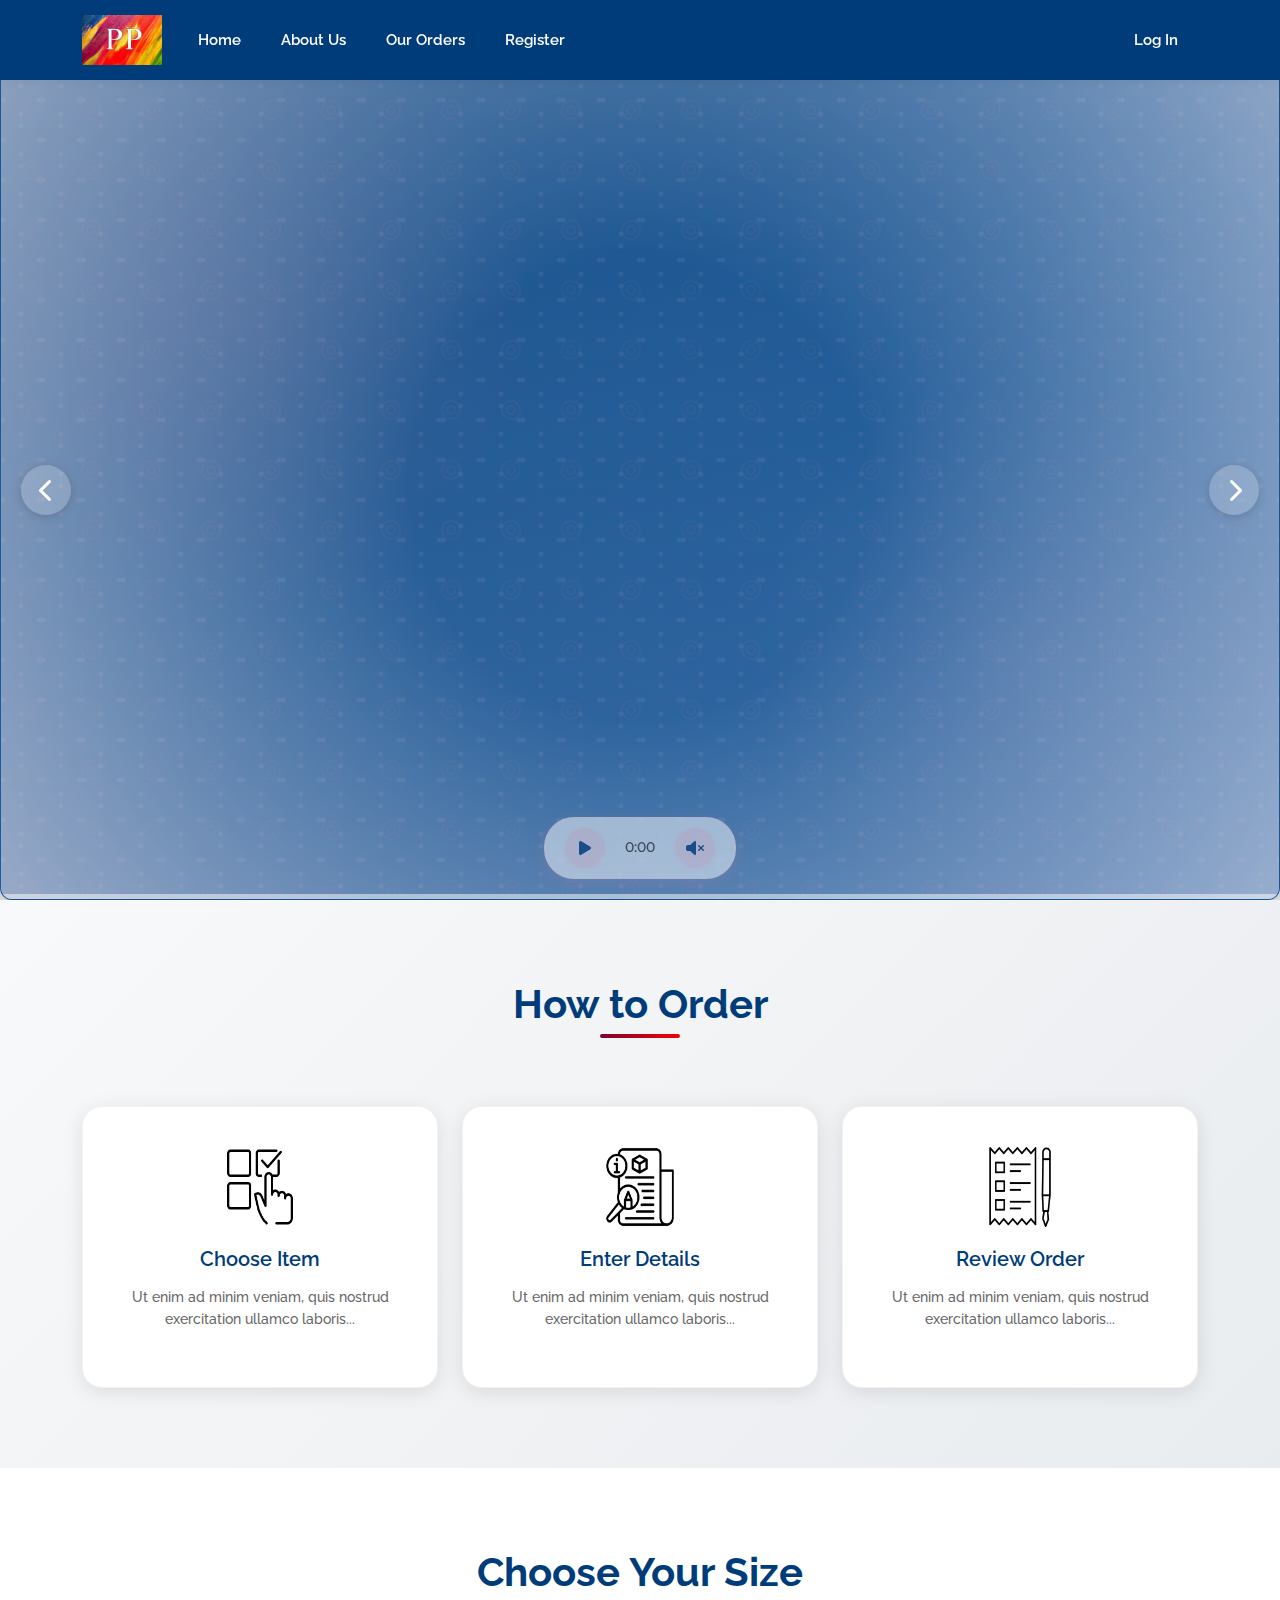
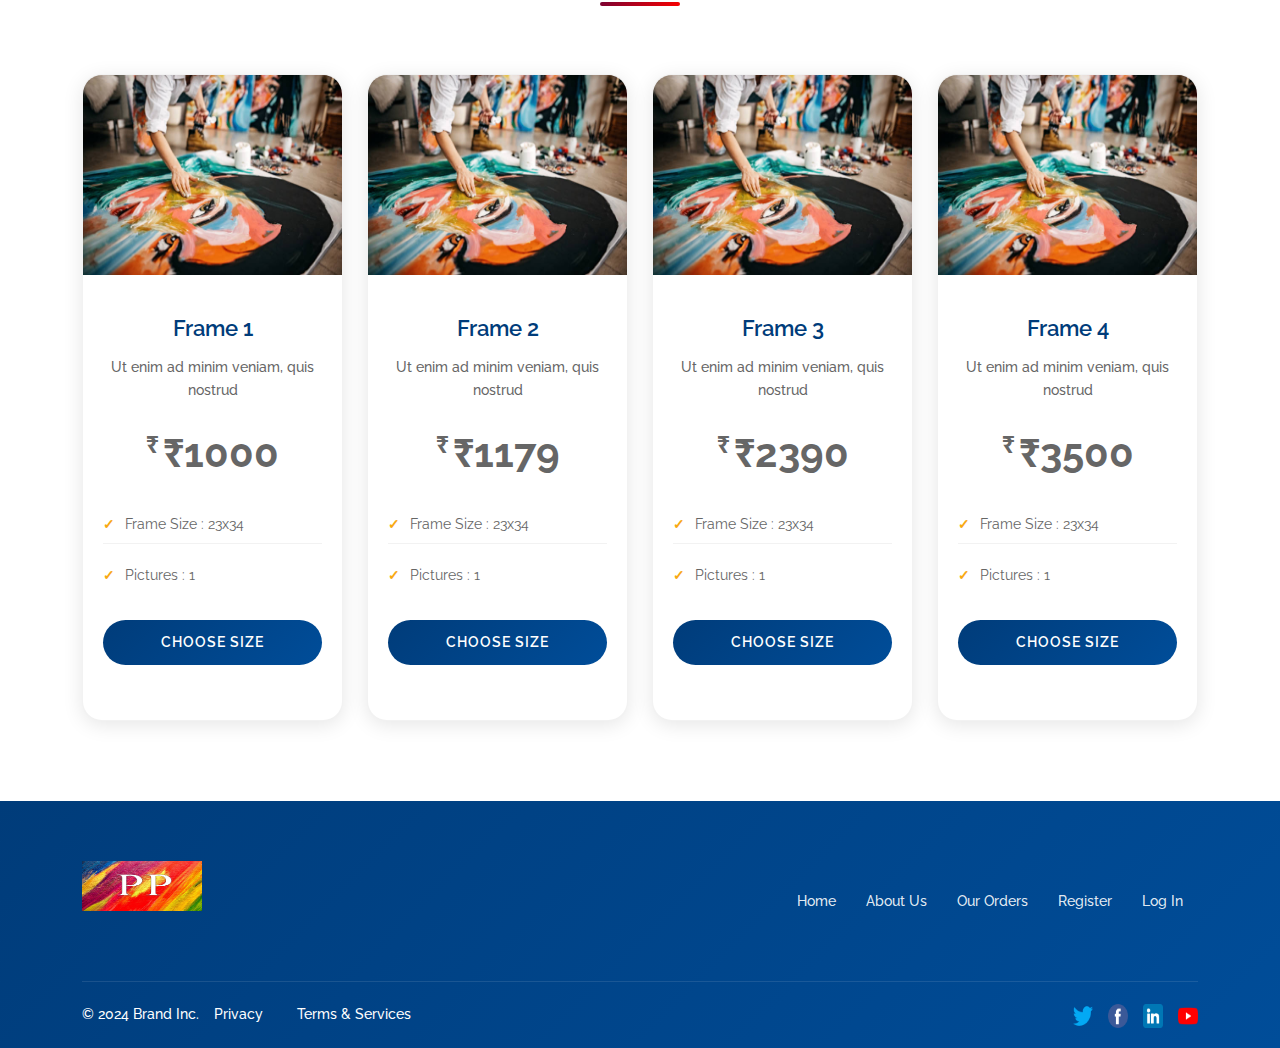
==== commit 36b6eb55: "video" ====
--- a/index.html
+++ b/index.html
@@ -87,21 +87,58 @@
                 </div>
             </div>
             
-            <!-- Placeholder for error states only -->
-            <div class="video-placeholder">
-                <img src="https://images.unsplash.com/photo-1522335789203-aabd1fc54bc9?ixlib=rb-1.2.1&auto=format&fit=crop&w=1350&q=80" alt="Beauty Services" class="placeholder-image">
-                <div class="loading-animation">
-                    <div class="spinner"></div>
-                    <p>Unable to load video</p>
-                </div>
+            <!-- Video Slider -->
+            <div class="hero-video-slider">
+                <div class="hero-video-slides">
+                    <!-- Slide 1 -->
+                    <div class="hero-video-slide">
+                        <video autoplay muted loop>
+                            <source src="./InShot_20250313_154055796.mp4" type="video/mp4">
+                            Your browser does not support the video tag.
+                        </video>
+                    </div>
+                    
+                    <!-- Slide 2 -->
+                    <div class="hero-video-slide">
+                        <video autoplay muted loop>
+                            <source src="./whats.mp4" type="video/mp4">
+                            Your browser does not support the video tag.
+                        </video>
+                    </div>
+                    
+                    <!-- Slide 3 -->
+                    <div class="hero-video-slide">
+                        <video autoplay muted loop>
+                            <source src="./InShot_20250313_154715614.mp4" type="video/mp4">
+                            Your browser does not support the video tag.
+                        </video>
+                    </div>
+                    
+                    <!-- Slide 4 -->
+                    <div class="hero-video-slide">
+                        <video autoplay muted loop>
+                            <source src="./InShot_20250313_154832553.mp4" type="video/mp4">
+                            Your browser does not support the video tag.
+                        </video>
+                    </div>
+                </div>
+                
+                <!-- Slider Controls -->
+                <div class="hero-slider-controls">
+                    <button class="hero-slider-arrow prev" aria-label="Previous slide">
+                        <i class="fas fa-chevron-left"></i>
+                    </button>
+                    <button class="hero-slider-arrow next" aria-label="Next slide">
+                        <i class="fas fa-chevron-right"></i>
+                    </button>
+                </div>
+                
+               
             </div>
             
-            <video autoplay muted loop>
-                <source src="./whatsa.mp4" type="video/mp4">
-                Your browser does not support the video tag.
-            </video>
             <div class="hero-overlay"></div>
            
+            <!-- Video Controls - Now works with the active slide in the slider -->
             <div class="video-controls">
                 <button id="playPauseBtn" class="control-btn" aria-label="Play/Pause video">
                     <i class="fas fa-pause"></i>
@@ -331,6 +368,7 @@
     
     <!-- Custom Scripts -->
     <script src="js/custom.js"></script>
+    <script src="js/video-slider.js"></script>
     
     <!-- Lazy load remaining content -->
     <script>
@@ -345,299 +383,6 @@
                 });
             }, 1000);
         });
-        document.addEventListener('DOMContentLoaded', function() {
-       
-        
-        // Video elements
-        const videoContainer = document.querySelector('.hero-video-container');
-        const video = document.querySelector('.hero-video-container video');
-        const playPauseBtn = document.getElementById('playPauseBtn');
-        const muteBtn = document.getElementById('muteBtn');
-        const progressBar = document.getElementById('videoProgress');
-        const progressContainer = document.querySelector('.video-progress-container');
-        const videoTimeDisplay = document.getElementById('videoTime');
-        const videoPlaceholder = document.querySelector('.video-placeholder');
-        const networkLoader = document.querySelector('.network-loader');
-        const loaderText = document.querySelector('.loader-text');
-        
-        // Network state variables
-        let networkInterrupted = false;
-        let loadingTimeout;
-        let reconnectAttempts = 0;
-        const maxReconnectAttempts = 5;
-        
-        // Play/Pause button functionality
-        playPauseBtn.addEventListener('click', function() {
-            if (video.paused) {
-                video.play()
-                    .then(() => {
-                        playPauseBtn.innerHTML = '<i class="fas fa-pause"></i>';
-                        videoContainer.classList.remove('video-paused');
-                    })
-                    .catch(error => {
-                        console.error('Error playing video:', error);
-                        // Show appropriate message for autoplay restrictions
-                        if (error.name === 'NotAllowedError') {
-                            loaderText.textContent = 'Click to play video';
-                            videoContainer.classList.add('video-paused');
-                        }
-                    });
-            } else {
-                video.pause();
-                playPauseBtn.innerHTML = '<i class="fas fa-play"></i>';
-                videoContainer.classList.add('video-paused');
-            }
-        });
-        
-        // Mute button functionality
-        muteBtn.addEventListener('click', function() {
-            video.muted = !video.muted;
-            if (video.muted) {
-                muteBtn.innerHTML = '<i class="fas fa-volume-mute"></i>';
-            } else {
-                muteBtn.innerHTML = '<i class="fas fa-volume-up"></i>';
-            }
-        });
-
-        // Format time function
-        function formatTime(seconds) {
-            const minutes = Math.floor(seconds / 60);
-            seconds = Math.floor(seconds % 60);
-            return `${minutes}:${seconds < 10 ? '0' : ''}${seconds}`;
-        }
-
-        // Progress bar functionality
-        video.addEventListener('timeupdate', function() {
-            // If we're getting timeupdate events, the network is working
-            if (networkInterrupted) {
-                networkInterrupted = false;
-                clearTimeout(loadingTimeout);
-                videoContainer.classList.remove('video-loading');
-                reconnectAttempts = 0;
-            }
-            
-            const progress = (video.currentTime / video.duration) * 100;
-            progressBar.style.width = progress + '%';
-            
-            // Update time display
-            videoTimeDisplay.textContent = formatTime(video.currentTime);
-        });
-        
-        // Click on progress bar to seek
-        progressContainer.addEventListener('click', function(e) {
-            const rect = this.getBoundingClientRect();
-            const pos = (e.clientX - rect.left) / rect.width;
-            video.currentTime = pos * video.duration;
-        });
-        
-        // Double click on video to toggle fullscreen
-        video.addEventListener('dblclick', function() {
-            if (!document.fullscreenElement) {
-                if (video.requestFullscreen) {
-                    video.requestFullscreen();
-                } else if (video.webkitRequestFullscreen) { /* Safari */
-                    video.webkitRequestFullscreen();
-                } else if (video.msRequestFullscreen) { /* IE11 */
-                    video.msRequestFullscreen();
-                }
-            } else {
-                if (document.exitFullscreen) {
-                    document.exitFullscreen();
-                } else if (document.webkitExitFullscreen) { /* Safari */
-                    document.webkitExitFullscreen();
-                } else if (document.msExitFullscreen) { /* IE11 */
-                    document.msExitFullscreen();
-                }
-            }
-        });
-
-        // Function to handle video sizing
-        function handleVideoSize() {
-            // Get the video's natural aspect ratio
-            const videoRatio = video.videoWidth / video.videoHeight;
-            
-            // Get the container dimensions
-            const container = document.querySelector('.hero-video-container');
-            const containerWidth = container.clientWidth;
-            const containerHeight = container.clientHeight;
-            
-            // Check if we're on mobile
-            const isMobile = window.innerWidth <= 768;
-            
-            if (isMobile) {
-                // On mobile, we want the video to fill the width
-                video.style.width = '100%';
-                video.style.height = 'auto';
-                
-                // If this makes the video too short, adjust to fill height instead
-                if (video.offsetHeight < containerHeight) {
-                    video.style.width = 'auto';
-                    video.style.height = '100%';
-                }
-            } else {
-                // On desktop, maintain portrait aspect ratio
-                if (videoRatio < 1) {
-                    // Portrait video - maintain height and adjust width
-                    video.style.height = '100%';
-                    video.style.width = 'auto';
-                } else {
-                    // If the video is actually landscape, we need to handle it differently
-                    // Calculate the height needed to maintain the video's aspect ratio
-                    const targetHeight = containerWidth / videoRatio;
-                    
-                    if (targetHeight <= containerHeight) {
-                        // If the calculated height fits within the container
-                        video.style.width = '100%';
-                        video.style.height = 'auto';
-                    } else {
-                        // If the calculated height exceeds the container height
-                        video.style.height = '100%';
-                        video.style.width = 'auto';
-                    }
-                }
-            }
-        }
-        
-        // Network state monitoring
-        function checkNetworkState() {
-            // Check if the video is stalled or waiting
-            if (video.networkState === 2) { // NETWORK_LOADING
-                if (!networkInterrupted) {
-                    networkInterrupted = true;
-                    
-                    // Show loading state after a short delay to avoid flickering
-                    loadingTimeout = setTimeout(() => {
-                        videoContainer.classList.add('video-loading');
-                        loaderText.textContent = 'Reconnecting to video stream...';
-                        
-                        // Update message based on reconnect attempts
-                        reconnectAttempts++;
-                        if (reconnectAttempts > 1) {
-                            loaderText.textContent = `Reconnecting to video stream... (Attempt ${reconnectAttempts})`;
-                        }
-                        
-                        // After multiple attempts, suggest refreshing
-                        if (reconnectAttempts >= maxReconnectAttempts) {
-                            loaderText.textContent = 'Network issues detected. Video will resume automatically when connection improves.';
-                        }
-                    }, 1000); // Wait 1 second before showing loader
-                }
-            } else if (video.networkState === 3) { // NETWORK_NO_SOURCE
-                clearTimeout(loadingTimeout);
-                videoContainer.classList.add('video-error');
-                videoContainer.classList.remove('video-loaded', 'video-loading');
-                networkInterrupted = false;
-            }
-        }
-        
-        // Check network state periodically
-        setInterval(checkNetworkState, 2000);
-        
-        // Call the function when the video metadata is loaded
-        video.addEventListener('loadedmetadata', function() {
-            handleVideoSize();
-            videoContainer.classList.remove('video-loading');
-            networkInterrupted = false;
-        });
-        
-        // Also call it on window resize
-        window.addEventListener('resize', handleVideoSize);
-        
-        // Handle loading event
-        video.addEventListener('loadeddata', function() {
-            console.log('Video loaded successfully');
-            handleVideoSize(); // Ensure proper sizing once loaded
-            
-            // Initialize time display
-            videoTimeDisplay.textContent = formatTime(0);
-            
-            // Mark video as loaded
-            videoContainer.classList.add('video-loaded');
-            videoContainer.classList.remove('video-loading', 'video-error');
-            networkInterrupted = false;
-            reconnectAttempts = 0;
-        });
-        
-        // Handle waiting/buffering event
-        video.addEventListener('waiting', function() {
-            // Only show loading if it persists for more than a second
-            if (!networkInterrupted) {
-                networkInterrupted = true;
-                loadingTimeout = setTimeout(() => {
-                    videoContainer.classList.add('video-loading');
-                    loaderText.textContent = 'Buffering video...';
-                }, 1000);
-            }
-        });
-        
-        // Handle playing event
-        video.addEventListener('playing', function() {
-            clearTimeout(loadingTimeout);
-            videoContainer.classList.add('video-loaded');
-            videoContainer.classList.remove('video-loading', 'video-paused');
-            networkInterrupted = false;
-            reconnectAttempts = 0;
-        });
-        
-        // Handle paused event
-        video.addEventListener('pause', function() {
-            videoContainer.classList.add('video-paused');
-        });
-        
-        // Handle error event
-        video.addEventListener('error', function(e) {
-            console.error('Error loading video:', e);
-            
-            // Show error state
-            videoContainer.classList.add('video-error');
-            videoContainer.classList.remove('video-loaded', 'video-loading');
-            
-            // Fall back to image if video fails to load
-            const heroSection = document.querySelector('.hero-video-section');
-            heroSection.style.backgroundImage = "linear-gradient(rgba(0, 0, 0, 0.5), rgba(0, 0, 0, 0.5)), url('https://images.unsplash.com/photo-1487412720507-e7ab37603c6f?ixlib=rb-1.2.1&auto=format&fit=crop&w=1350&q=80')";
-            heroSection.style.backgroundSize = 'cover';
-            heroSection.style.backgroundPosition = 'center';
-        });
-        
-        // Handle video end - loop manually to ensure progress bar resets
-        video.addEventListener('ended', function() {
-            video.currentTime = 0;
-            video.play().catch(error => {
-                console.error('Error replaying video:', error);
-                videoContainer.classList.add('video-paused');
-            });
-        });
-        
-        // Handle slow connection or stalled video
-        video.addEventListener('stalled', function() {
-            if (!networkInterrupted) {
-                networkInterrupted = true;
-                loadingTimeout = setTimeout(() => {
-                    videoContainer.classList.add('video-loading');
-                    loaderText.textContent = 'Network interrupted. Reconnecting...';
-                }, 1000);
-            }
-        });
-        
-        // Handle network online/offline events
-        window.addEventListener('online', function() {
-            if (networkInterrupted) {
-                loaderText.textContent = 'Connection restored. Resuming video...';
-                // Try to resume the video
-                setTimeout(() => {
-                    video.play().catch(error => {
-                        console.error('Error resuming video:', error);
-                    });
-                }, 1000);
-            }
-        });
-        
-        window.addEventListener('offline', function() {
-            networkInterrupted = true;
-            videoContainer.classList.add('video-loading');
-            loaderText.textContent = 'Network connection lost. Waiting to reconnect...';
-        });
-    });
     </script>
 </body>
 
--- a/css/video-slider.css
+++ b/css/video-slider.css
@@ -1,528 +1,802 @@
 /* Add CSS variable for viewport height at the top of the file */
 :root {
-  --vh: 1vh;
-  --header-height: 80px;
-  --header-height-mobile: 60px;
-  --header-bg-color: #003c7a;
-  --video-bg-color: #003c7a;
-}
-
-.hero-video-section {
+    --vh: 1vh;
+    --header-height: 80px;
+    --header-height-mobile: 60px;
+    --header-bg-color: #003c7a;
+    --video-bg-color: #003c7a;
+    --slider-transition-duration: 0.6s;
+    --slider-transition-timing: cubic-bezier(0.45, 0, 0.25, 1);
+  }
+  
+  /* Video Slider Container */
+  .hero-video-slider {
     position: relative;
     width: 100%;
-    height: calc(100vh - var(--header-height)); /* Account for header height */
-    height: calc(var(--vh, 1vh) * 100 - var(--header-height)); /* Use CSS variable for better mobile support */
+    height: 100%;
+    overflow: hidden;
+    z-index: 2;
+    transform: translate3d(0, 0, 0);
+  }
+  
+  .hero-video-slides {
+    display: flex;
+    width: 100%;
+    height: 100%;
+    transition: transform var(--slider-transition-duration) var(--slider-transition-timing);
+    will-change: transform;
+    backface-visibility: hidden;
+    perspective: 1000px;
+    transform: translate3d(0, 0, 0);
+  }
+  
+  .hero-video-slide {
+    flex: 0 0 100%;
+    width: 100%;
+    height: 100%;
+    position: relative;
     overflow: hidden;
     display: flex;
     justify-content: center;
     align-items: center;
-    background-color: var(--light-bg);
-    padding: 0;
-    margin-top: var(--header-height); /* Add margin to push content below header */
-    box-sizing: border-box; /* Ensure padding is included in height calculation */
-    min-height: 500px; /* Minimum height to ensure content visibility */
-    z-index: 1; /* Ensure proper stacking context */
-}
-  
-.hero-video-container {
+    transform: translate3d(0, 0, 0);
+    z-index: 99999;
+  }
+  
+  /* Ensure videos maintain portrait orientation */
+  .hero-video-slide video {
+    height: 100%;
+    width: auto;
+    max-height: 100%;
+    object-fit: cover;
     position: relative;
-    height: 100%;
+    opacity: 0; /* Start with opacity 0 and fade in when loaded */
+    transition: opacity 0.5s ease;
+    margin: 0 auto;
+    display: block;
+    transform: translate3d(0, 0, 0); /* Hardware acceleration */
+  }
+  
+  /* Force portrait orientation for landscape videos */
+  .hero-video-slide video.landscape {
     width: 100%;
-    max-width: 100%;
-    display: flex;
-    justify-content: center;
-    align-items: center;
-    overflow: hidden;
-    background-color: var(--video-bg-color);
-    /* Enhanced background with gradient and beauty-themed pattern */
-    background-image: 
-      linear-gradient(135deg, rgba(255, 240, 245, 0.8) 0%, rgba(255, 245, 250, 0.8) 100%),
-      url("data:image/svg+xml,%3Csvg width='80' height='80' viewBox='0 0 80 80' xmlns='http://www.w3.org/2000/svg'%3E%3Cg fill='none' fill-rule='evenodd'%3E%3Cg fill='%23FFC0D3' fill-opacity='0.15'%3E%3Cpath d='M50 50c0-5.523 4.477-10 10-10s10 4.477 10 10-4.477 10-10 10c0 5.523-4.477 10-10 10s-10-4.477-10-10 4.477-10 10-10zM10 10c0-5.523 4.477-10 10-10s10 4.477 10 10-4.477 10-10 10c0 5.523-4.477 10-10 10S0 25.523 0 20s4.477-10 10-10zm10 8c4.418 0 8-3.582 8-8s-3.582-8-8-8-8 3.582-8 8 3.582 8 8 8zm40 40c4.418 0 8-3.582 8-8s-3.582-8-8-8-8 3.582-8 8 3.582 8 8 8z' /%3E%3C/g%3E%3C/g%3E%3C/svg%3E");
-    box-shadow: 0 10px 30px rgba(255, 133, 162, 0.15);
-    border-radius: 0 0 12px 12px; /* Rounded corners only at the bottom for seamless header connection */
-    transition: transform 0.3s ease;
-    /* Add a subtle inner border */
-    border: 1px solid rgba(255, 192, 211, 0.2);
-    border-top: none; /* Remove top border for seamless header connection */
-}
-  
-/* Beauty-themed decorative elements */
-.hero-video-container:before {
-    content: '';
-    position: absolute;
-    top: 0;
-    left: 0;
-    right: 0;
-    bottom: 0;
-    background: 
-      radial-gradient(circle at center, transparent 30%, rgba(255, 240, 245, 0.5) 100%),
-      url("data:image/svg+xml,%3Csvg xmlns='http://www.w3.org/2000/svg' width='40' height='40' viewBox='0 0 40 40'%3E%3Cg fill='%23FFC0D3' fill-opacity='0.08'%3E%3Cpath d='M20 3.5c-1.4 0-2.5 1.1-2.5 2.5s1.1 2.5 2.5 2.5 2.5-1.1 2.5-2.5-1.1-2.5-2.5-2.5zm0 28c-1.4 0-2.5 1.1-2.5 2.5s1.1 2.5 2.5 2.5 2.5-1.1 2.5-2.5-1.1-2.5-2.5-2.5zm18-14c-1.4 0-2.5 1.1-2.5 2.5s1.1 2.5 2.5 2.5 2.5-1.1 2.5-2.5-1.1-2.5-2.5-2.5zm-36 0c-1.4 0-2.5 1.1-2.5 2.5s1.1 2.5 2.5 2.5 2.5-1.1 2.5-2.5-1.1-2.5-2.5-2.5z'/%3E%3C/g%3E%3C/svg%3E");
-    z-index: 1;
-    pointer-events: none;
-}
-  
-/* Add decorative elements to the background */
-.hero-video-container:after {
-    content: '';
-    position: absolute;
-    top: 0;
-    left: 0;
-    right: 0;
-    bottom: 0;
-    background-image: 
-      radial-gradient(circle at 20% 30%, rgba(255, 133, 162, 0.1) 0%, transparent 25%),
-      radial-gradient(circle at 80% 70%, rgba(255, 192, 211, 0.1) 0%, transparent 25%),
-      /* Beauty-themed decorative elements */
-      url("data:image/svg+xml,%3Csvg xmlns='http://www.w3.org/2000/svg' width='60' height='60' viewBox='0 0 60 60'%3E%3Cg fill='%23FF85A2' fill-opacity='0.05'%3E%3Cpath d='M30 20c-5.5 0-10 4.5-10 10s4.5 10 10 10 10-4.5 10-10-4.5-10-10-10zm0 18c-4.4 0-8-3.6-8-8s3.6-8 8-8 8 3.6 8 8-3.6 8-8 8z'/%3E%3Cpath d='M30 25c-2.8 0-5 2.2-5 5s2.2 5 5 5 5-2.2 5-5-2.2-5-5-5zm0 8c-1.7 0-3-1.3-3-3s1.3-3 3-3 3 1.3 3 3-1.3 3-3 3z'/%3E%3C/g%3E%3C/svg%3E");
-    z-index: 1;
-    pointer-events: none;
-    opacity: 0.8;
-}
-  
-.hero-video-container video {
-    height: 100%;
-    width: 100%;
-    max-height: 100%;
-    object-fit: cover; /* Ensures video covers the entire container */
-    z-index: 2;
-    position: relative;
-    opacity: 1; /* Make video visible by default */
-    transition: opacity 0.5s ease;
-}
-  
-.hero-overlay {
-    position: absolute;
-    top: 0;
-    left: 0;
-    width: 100%;
-    height: 100%;
-    background: linear-gradient(rgba(255, 255, 255, 0.1), rgba(255, 240, 245, 0.2));
-    z-index: 3;
-    pointer-events: none;
-}
-  
-.hero-video-container .position-absolute {
-    z-index: 2;
-    max-width: 800px;
-    width: 90%;
-}
-  
-.hero-video-container h1 {
-    font-weight: 700;
-    text-shadow: 0 2px 4px rgba(0, 0, 0, 0.3);
-}
-  
-.hero-video-container .lead {
-    font-size: 1.25rem;
-    text-shadow: 0 1px 3px rgba(0, 0, 0, 0.3);
-    max-width: 700px;
-    margin: 0 auto;
-}
-  
-.video-controls {
-    position: absolute;
-    bottom: 20px;
-    left: 50%;
-    transform: translateX(-50%);
-    z-index: 3;
-    display: flex;
-    gap: 15px;
-    padding: 10px 20px;
-    background-color: rgba(255, 255, 255, 0.7);
-    backdrop-filter: blur(5px);
-    border-radius: 30px;
-    transition: all 0.3s ease;
-    opacity: 0.7;
-    box-shadow: 0 4px 15px rgba(255, 133, 162, 0.2);
-    align-items: center;
-    border: 1px solid rgba(255, 192, 211, 0.3);
-}
-  
-.hero-video-container:hover .video-controls {
-    opacity: 1;
-    transform: translateX(-50%) translateY(-5px);
-}
-  
-.control-btn {
-    background-color: rgba(255, 133, 162, 0.2);
-    color: var(--primary-color);
-    border: none;
-    border-radius: 50%;
-    width: 40px;
-    height: 40px;
-    display: flex;
-    justify-content: center;
-    align-items: center;
-    cursor: pointer;
-    transition: all 0.3s ease;
-    box-shadow: 0 2px 5px rgba(255, 133, 162, 0.1);
-}
-  
-.control-btn:hover {
-    background-color: var(--primary-color);
-    transform: scale(1.1);
-    box-shadow: 0 4px 10px rgba(255, 133, 162, 0.4);
-    color: white;
-}
-  
-.control-btn i {
-    font-size: 1rem;
-}
-  
-.video-time {
-    color: var(--text-color);
-    font-size: 0.9rem;
-    font-family: 'Montserrat', sans-serif;
-    font-weight: 500;
-    min-width: 40px;
-    text-align: center;
-    text-shadow: none;
-}
-  
-.video-progress-container {
-    position: absolute;
-    bottom: 0;
-    left: 0;
-    width: 100%;
-    height: 5px;
-    background-color: rgba(255, 255, 255, 0.5);
-    z-index: 3;
-    cursor: pointer;
-    transition: all 0.3s ease;
-    overflow: hidden;
-}
-  
-.hero-video-container:hover .video-progress-container {
-    height: 8px;
-    background-color: rgba(255, 255, 255, 0.7);
-}
-  
-.video-progress-bar {
-    height: 100%;
-    background: linear-gradient(90deg, var(--primary-color) 0%, var(--secondary-color) 100%);
-    width: 0;
-    transition: width 0.1s linear;
-    box-shadow: 0 0 10px rgba(255, 133, 162, 0.5);
-}
-  
-/* Add a subtle glow effect to the video container */
-@keyframes subtle-glow {
-    0% {
-      box-shadow: 0 10px 30px rgba(255, 133, 162, 0.15);
-    }
-    50% {
-      box-shadow: 0 15px 40px rgba(255, 133, 162, 0.25);
-    }
-    100% {
-      box-shadow: 0 10px 30px rgba(255, 133, 162, 0.15);
-    }
-}
-  
-/* Add a subtle shimmer effect to the background */
-@keyframes subtle-shimmer {
-    0% {
-      background-position: 0% 0%;
-    }
-    100% {
-      background-position: 100% 100%;
-    }
-}
-  
-.hero-video-container {
-    animation: 
-      subtle-glow 4s infinite alternate,
-      subtle-shimmer 15s infinite alternate;
-    background-size: 100% 100%, 80px 80px, 40px 40px;
-    background-position: 0 0;
-}
-  
-/* Media queries for responsive design */
-@media (min-width: 1200px) {
-    .hero-video-container {
-      width: 100%;
-      max-width: 100%; /* Allow full width on large screens */
-    }
-    
-    .hero-video-section {
-      height: calc(100vh - var(--header-height)); /* Account for header height */
-      height: calc(var(--vh, 1vh) * 100 - var(--header-height)); /* Use CSS variable for better support */
-      min-height: 600px; /* Ensure minimum height */
-      margin-top: var(--header-height); /* Add margin to push content below header */
-    }
-}
-  
-@media (min-width: 1600px) {
-    .hero-video-container {
-      max-width: 100%; /* Full width for extra-large screens */
-    }
-    
-    .hero-video-section {
-      height: calc(100vh - var(--header-height)); /* Account for header height */
-      height: calc(var(--vh, 1vh) * 100 - var(--header-height)); /* Use CSS variable for better support */
-      min-height: 700px; /* Larger minimum height for bigger screens */
-      margin-top: var(--header-height); /* Add margin to push content below header */
-    }
-}
-  
-@media (max-width: 768px) {
-    .hero-video-section {
-      height: calc(100vh - var(--header-height-mobile)); /* Account for smaller header on mobile */
-      height: calc(var(--vh, 1vh) * 100 - var(--header-height-mobile)); /* Use CSS variable for better mobile support */
-      min-height: 500px; /* Ensure minimum height on mobile */
-      margin-top: var(--header-height-mobile); /* Add margin to push content below header */
-      padding: 0;
-      width: 100%;
-      max-width: 100%;
-      border-radius: 0;
-      background-color: var(--video-bg-color);
-    }
-    
-    .hero-video-container {
-      width: 100%;
-      max-width: 100%;
-      border-radius: 0;
-      box-shadow: none;
-      border: none;
-    }
-    
-    .hero-video-container video {
-      height: 100%;
-      width: 100%;
-      object-fit: cover;
-    }
-    
-    .video-controls {
-      bottom: 30px;
-    }
-    
-    /* Adjust the background for mobile */
-    .hero-video-container:before,
-    .hero-video-container:after {
-      opacity: 0.5;
-    }
-}
-  
-/* Video Placeholder and Loading Animation */
-.video-placeholder {
-    position: absolute;
-    top: 0;
-    left: 0;
-    width: 100%;
-    height: 100%;
-    z-index: 5;
-    display: flex;
-    justify-content: center;
-    align-items: center;
-    background-color: #FFF9FB;
-    opacity: 1;
-    transition: opacity 0.5s ease;
-    overflow: hidden;
-}
-  
-.placeholder-image {
-    position: absolute;
-    top: 0;
-    left: 0;
-    width: 100%;
-    height: 100%;
+    height: auto;
     object-fit: cover;
-    opacity: 0.8;
-    filter: blur(3px);
-    transition: all 0.5s ease;
-}
-  
-/* Beauty-themed decorative elements for placeholder */
-.video-placeholder:before {
-    content: '';
-    position: absolute;
-    top: 0;
-    left: 0;
-    width: 100%;
-    height: 100%;
-    background: 
-      radial-gradient(circle at 30% 30%, rgba(255, 133, 162, 0.2) 0%, transparent 30%),
-      radial-gradient(circle at 70% 70%, rgba(255, 192, 211, 0.2) 0%, transparent 30%);
-    z-index: 1;
-    animation: pulse-glow 3s infinite alternate;
-}
-  
-/* Floating beauty elements */
-.video-placeholder:after {
-    content: '';
-    position: absolute;
-    top: 0;
-    left: 0;
-    width: 100%;
-    height: 100%;
-    background-image: 
-      radial-gradient(circle at 20% 40%, rgba(255, 133, 162, 0.4) 0%, rgba(255, 133, 162, 0) 5%),
-      radial-gradient(circle at 80% 60%, rgba(255, 192, 211, 0.4) 0%, rgba(255, 192, 211, 0) 5%),
-      radial-gradient(circle at 40% 70%, rgba(255, 133, 162, 0.3) 0%, rgba(255, 133, 162, 0) 4%),
-      radial-gradient(circle at 60% 30%, rgba(255, 192, 211, 0.3) 0%, rgba(255, 192, 211, 0) 4%);
-    background-size: 120% 120%;
-    z-index: 2;
-    animation: float-elements 15s infinite alternate ease-in-out;
-    opacity: 0.7;
-}
-  
-.loading-animation {
-    position: relative;
-    z-index: 6;
-    display: flex;
-    flex-direction: column;
-    align-items: center;
-    justify-content: center;
-    background-color: rgba(255, 255, 255, 0.7);
-    padding: 20px;
-    border-radius: 12px;
-    box-shadow: 0 5px 15px rgba(255, 133, 162, 0.2);
-    backdrop-filter: blur(5px);
-    border: 1px solid rgba(255, 192, 211, 0.3);
-    animation: pulse 2s infinite alternate;
-}
-  
-.loading-animation p {
-    margin-top: 15px;
-    color: var(--primary-color);
-    font-weight: 500;
-    font-size: 0.9rem;
-}
-  
-.spinner {
-    width: 40px;
-    height: 40px;
-    border: 3px solid rgba(255, 192, 211, 0.3);
-    border-radius: 50%;
-    border-top-color: var(--primary-color);
-    animation: spin 1s ease-in-out infinite;
-}
-  
-@keyframes spin {
-    to {
-      transform: rotate(360deg);
-    }
-}
-  
-@keyframes pulse {
-    0% {
-      transform: scale(1);
-      box-shadow: 0 5px 15px rgba(255, 133, 162, 0.2);
-    }
-    100% {
-      transform: scale(1.05);
-      box-shadow: 0 5px 20px rgba(255, 133, 162, 0.3);
-    }
-}
-  
-@keyframes pulse-glow {
-    0% {
-      opacity: 0.5;
-    }
-    100% {
-      opacity: 0.8;
-    }
-}
-  
-@keyframes float-elements {
-    0% {
-      background-position: 0% 0%;
-    }
-    50% {
-      background-position: 100% 100%;
-    }
-    100% {
-      background-position: 0% 100%;
-    }
-}
-  
-/* Video loaded state */
-.video-loaded .video-placeholder {
-    opacity: 0;
-    pointer-events: none;
-}
-  
-.video-loaded video {
-    opacity: 1;
-}
-  
-/* Video paused state with beauty-themed animation */
-.video-paused .video-placeholder {
-    opacity: 0.95;
-    background: linear-gradient(135deg, rgba(255, 240, 245, 0.9) 0%, rgba(255, 245, 250, 0.9) 100%);
-}
-  
-.video-paused .loading-animation {
-    display: none;
-}
-  
-.video-paused .placeholder-image {
-    filter: blur(0);
-    opacity: 0.9;
-    transform: scale(1.02);
-}
-  
-/* Add a play button overlay when paused */
-.video-paused .video-placeholder:before {
-    content: '';
+  }
+  
+  /* Navigation Controls */
+  .hero-slider-controls {
     position: absolute;
     top: 50%;
-    left: 50%;
-    transform: translate(-50%, -50%);
-    width: 80px;
-    height: 80px;
-    background-color: rgba(255, 255, 255, 0.8);
+    width: 100%;
+    display: flex;
+    justify-content: space-between;
+    padding: 0 20px;
+    z-index: 10;
+    pointer-events: none;
+    transform: translateY(-50%);
+  }
+  
+  .hero-slider-arrow {
+    width: 50px;
+    height: 50px;
+    background-color: rgba(255, 255, 255, 0.2);
     border-radius: 50%;
-    z-index: 7;
-    box-shadow: 0 5px 20px rgba(255, 133, 162, 0.3);
-    animation: pulse 2s infinite alternate;
-}
-  
-.video-paused .video-placeholder:after {
-    content: '\f04b';
-    font-family: 'Font Awesome 6 Free';
-    font-weight: 900;
-    position: absolute;
-    top: 50%;
-    left: 50%;
-    transform: translate(-50%, -50%);
-    color: var(--primary-color);
-    font-size: 30px;
-    z-index: 8;
-}
-  
-/* Video error state */
-.video-error .video-placeholder {
-    opacity: 1;
-}
-  
-.video-error .loading-animation {
-    background-color: rgba(255, 255, 255, 0.9);
-}
-  
-.video-error .loading-animation p {
-    color: #d63384;
-}
-  
-.video-error .spinner {
-    display: none;
-}
-  
-.video-error .loading-animation:before {
-    content: '!';
-    font-size: 24px;
-    font-weight: bold;
-    color: #d63384;
-    width: 40px;
-    height: 40px;
-    border-radius: 50%;
-    border: 3px solid #d63384;
     display: flex;
     align-items: center;
     justify-content: center;
-}
-  
-/* Network Interruption Loader */
-.network-loader {
+    cursor: pointer;
+    transition: all 0.3s ease;
+    pointer-events: auto;
+    color: white;
+    font-size: 24px;
+    border: none;
+    outline: none;
+    box-shadow: 0 2px 10px rgba(0, 0, 0, 0.2);
+    transform: translateZ(0);
+  }
+  
+  .hero-slider-arrow:hover {
+    background-color: rgba(255, 255, 255, 0.4);
+    transform: scale(1.1) translateZ(0);
+  }
+  
+  .hero-slider-arrow:active {
+    transform: scale(0.95) translateZ(0);
+  }
+  
+  .hero-slider-arrow.prev {
+    left: 20px;
+  }
+  
+  .hero-slider-arrow.next {
+    right: 20px;
+  }
+  
+  /* Slider Indicators */
+  .hero-slider-indicators {
+    position: absolute;
+    bottom: 20px;
+    left: 0;
+    right: 0;
+    display: flex;
+    justify-content: center;
+    gap: 10px;
+    z-index: 10;
+  }
+  
+  .hero-slider-indicator {
+    width: 10px;
+    height: 10px;
+    border-radius: 50%;
+    background-color: rgba(255, 255, 255, 0.3);
+    cursor: pointer;
+    transition: all 0.3s ease;
+    border: 1px solid rgba(255, 255, 255, 0.5);
+    box-shadow: 0 1px 3px rgba(0, 0, 0, 0.2);
+  }
+  
+  .hero-slider-indicator.active {
+    background-color: white;
+    transform: scale(1.2);
+    box-shadow: 0 0 10px rgba(255, 255, 255, 0.5);
+  }
+  
+  /* Responsive adjustments */
+  @media (max-width: 768px) {
+    .hero-slider-controls {
+      bottom: 30%;
+    }
+    
+    .hero-slider-arrow {
+      width: 40px;
+      height: 40px;
+      font-size: 18px;
+    }
+  }
+  
+  .hero-video-section {
+      position: relative;
+      width: 100%;
+      height: calc(100vh - var(--header-height)); /* Account for header height */
+      height: calc(var(--vh, 1vh) * 100 - var(--header-height)); /* Use CSS variable for better mobile support */
+      overflow: hidden;
+      display: flex;
+      justify-content: center;
+      align-items: center;
+      background-color: var(--light-bg);
+      padding: 0;
+      margin-top: var(--header-height); /* Add margin to push content below header */
+      box-sizing: border-box; /* Ensure padding is included in height calculation */
+      min-height: 500px; /* Minimum height to ensure content visibility */
+      z-index: 1; /* Ensure proper stacking context */
+  }
+    
+  .hero-video-container {
+      position: relative;
+      height: 100%;
+      width: 100%;
+      max-width: 100%;
+      display: flex;
+      justify-content: center;
+      align-items: center;
+      overflow: hidden;
+      background-color: var(--video-bg-color);
+      /* Enhanced background with gradient and beauty-themed pattern */
+      background-image: 
+        linear-gradient(135deg, rgba(0, 60, 122, 0.9) 0%, rgba(0, 77, 153, 0.9) 100%);
+      box-shadow: 0 10px 30px rgba(0, 0, 0, 0.3);
+      border-radius: 0 0 12px 12px; /* Rounded corners only at the bottom for seamless header connection */
+      transition: transform 0.3s ease;
+      /* Add a subtle inner border */
+      border: 1px solid rgba(255, 255, 255, 0.1);
+      border-top: none; /* Remove top border for seamless header connection */
+  }
+    
+  /* Beauty-themed decorative elements */
+  .hero-video-container:before {
+      content: '';
+      position: absolute;
+      top: 0;
+      left: 0;
+      right: 0;
+      bottom: 0;
+      background: 
+        radial-gradient(circle at center, transparent 30%, rgba(255, 240, 245, 0.5) 100%),
+        url("data:image/svg+xml,%3Csvg xmlns='http://www.w3.org/2000/svg' width='40' height='40' viewBox='0 0 40 40'%3E%3Cg fill='%23FFC0D3' fill-opacity='0.08'%3E%3Cpath d='M20 3.5c-1.4 0-2.5 1.1-2.5 2.5s1.1 2.5 2.5 2.5 2.5-1.1 2.5-2.5-1.1-2.5-2.5-2.5zm0 28c-1.4 0-2.5 1.1-2.5 2.5s1.1 2.5 2.5 2.5 2.5-1.1 2.5-2.5-1.1-2.5-2.5-2.5zm18-14c-1.4 0-2.5 1.1-2.5 2.5s1.1 2.5 2.5 2.5 2.5-1.1 2.5-2.5-1.1-2.5-2.5-2.5zm-36 0c-1.4 0-2.5 1.1-2.5 2.5s1.1 2.5 2.5 2.5 2.5-1.1 2.5-2.5-1.1-2.5-2.5-2.5z'/%3E%3C/g%3E%3C/svg%3E");
+      z-index: 1;
+      pointer-events: none;
+  }
+    
+  /* Add decorative elements to the background */
+  .hero-video-container:after {
+      content: '';
+      position: absolute;
+      top: 0;
+      left: 0;
+      right: 0;
+      bottom: 0;
+      background-image: 
+        radial-gradient(circle at 20% 30%, rgba(255, 133, 162, 0.1) 0%, transparent 25%),
+        radial-gradient(circle at 80% 70%, rgba(255, 192, 211, 0.1) 0%, transparent 25%),
+        /* Beauty-themed decorative elements */
+        url("data:image/svg+xml,%3Csvg xmlns='http://www.w3.org/2000/svg' width='60' height='60' viewBox='0 0 60 60'%3E%3Cg fill='%23FF85A2' fill-opacity='0.05'%3E%3Cpath d='M30 20c-5.5 0-10 4.5-10 10s4.5 10 10 10 10-4.5 10-10-4.5-10-10-10zm0 18c-4.4 0-8-3.6-8-8s3.6-8 8-8 8 3.6 8 8-3.6 8-8 8z'/%3E%3Cpath d='M30 25c-2.8 0-5 2.2-5 5s2.2 5 5 5 5-2.2 5-5-2.2-5-5-5zm0 8c-1.7 0-3-1.3-3-3s1.3-3 3-3 3 1.3 3 3-1.3 3-3 3z'/%3E%3C/g%3E%3C/svg%3E");
+      z-index: 1;
+      pointer-events: none;
+      opacity: 0.8;
+  }
+    
+  .hero-video-container video {
+      height: 100%;
+      width: 100%;
+      max-height: 100%;
+      object-fit: cover; /* Ensures video covers the entire container */
+      z-index: 2;
+      position: relative;
+      opacity: 1; /* Make video visible by default */
+      transition: opacity 0.5s ease;
+  }
+    
+  .hero-overlay {
+      position: absolute;
+      top: 0;
+      left: 0;
+      width: 100%;
+      height: 100%;
+      background: linear-gradient(rgba(255, 255, 255, 0.1), rgba(255, 240, 245, 0.2));
+      z-index: 3;
+      pointer-events: none;
+  }
+    
+  .hero-video-container .position-absolute {
+      z-index: 2;
+      max-width: 800px;
+      width: 90%;
+  }
+    
+  .hero-video-container h1 {
+      font-weight: 700;
+      text-shadow: 0 2px 4px rgba(0, 0, 0, 0.3);
+  }
+    
+  .hero-video-container .lead {
+      font-size: 1.25rem;
+      text-shadow: 0 1px 3px rgba(0, 0, 0, 0.3);
+      max-width: 700px;
+      margin: 0 auto;
+  }
+    
+  .video-controls {
+      position: absolute;
+      bottom: 20px;
+      left: 50%;
+      transform: translateX(-50%);
+      z-index: 3;
+      display: flex;
+      gap: 15px;
+      padding: 10px 20px;
+      background-color: rgba(255, 255, 255, 0.7);
+      backdrop-filter: blur(5px);
+      border-radius: 30px;
+      transition: all 0.3s ease;
+      opacity: 0.7;
+      box-shadow: 0 4px 15px rgba(255, 133, 162, 0.2);
+      align-items: center;
+      border: 1px solid rgba(255, 192, 211, 0.3);
+  }
+    
+  .hero-video-container:hover .video-controls {
+      opacity: 1;
+      transform: translateX(-50%) translateY(-5px);
+  }
+    
+  .control-btn {
+      background-color: rgba(255, 133, 162, 0.2);
+      color: var(--primary-color);
+      border: none;
+      border-radius: 50%;
+      width: 40px;
+      height: 40px;
+      display: flex;
+      justify-content: center;
+      align-items: center;
+      cursor: pointer;
+      transition: all 0.3s ease;
+      box-shadow: 0 2px 5px rgba(255, 133, 162, 0.1);
+  }
+    
+  .control-btn:hover {
+      background-color: var(--primary-color);
+      transform: scale(1.1);
+      box-shadow: 0 4px 10px rgba(255, 133, 162, 0.4);
+      color: white;
+  }
+    
+  .control-btn i {
+      font-size: 1rem;
+  }
+    
+  .video-time {
+      color: var(--text-color);
+      font-size: 0.9rem;
+      font-family: 'Montserrat', sans-serif;
+      font-weight: 500;
+      min-width: 40px;
+      text-align: center;
+      text-shadow: none;
+  }
+    
+  .video-progress-container {
+      position: absolute;
+      bottom: 0;
+      left: 0;
+      width: 100%;
+      height: 5px;
+      background-color: rgba(255, 255, 255, 0.5);
+      z-index: 3;
+      cursor: pointer;
+      transition: all 0.3s ease;
+      overflow: hidden;
+  }
+    
+  .hero-video-container:hover .video-progress-container {
+      height: 8px;
+      background-color: rgba(255, 255, 255, 0.7);
+  }
+    
+  .video-progress-bar {
+      height: 100%;
+      background: linear-gradient(90deg, var(--primary-color) 0%, var(--secondary-color) 100%);
+      width: 0;
+      transition: width 0.1s linear;
+      box-shadow: 0 0 10px rgba(255, 133, 162, 0.5);
+  }
+    
+  /* Add a subtle glow effect to the video container */
+  @keyframes subtle-glow {
+      0% {
+        box-shadow: 0 10px 30px rgba(255, 133, 162, 0.15);
+      }
+      50% {
+        box-shadow: 0 15px 40px rgba(255, 133, 162, 0.25);
+      }
+      100% {
+        box-shadow: 0 10px 30px rgba(255, 133, 162, 0.15);
+      }
+  }
+    
+  /* Add a subtle shimmer effect to the background */
+  @keyframes subtle-shimmer {
+      0% {
+        background-position: 0% 0%;
+      }
+      100% {
+        background-position: 100% 100%;
+      }
+  }
+    
+  .hero-video-container {
+      animation: 
+        subtle-glow 4s infinite alternate,
+        subtle-shimmer 15s infinite alternate;
+      background-size: 100% 100%, 80px 80px, 40px 40px;
+      background-position: 0 0;
+  }
+    
+  /* Media queries for responsive design */
+  @media (min-width: 1200px) {
+      .hero-video-container {
+        width: 100%;
+        max-width: 100%; /* Allow full width on large screens */
+      }
+      
+      .hero-video-section {
+        height: calc(100vh - var(--header-height)); /* Account for header height */
+        height: calc(var(--vh, 1vh) * 100 - var(--header-height)); /* Use CSS variable for better support */
+        min-height: 600px; /* Ensure minimum height */
+        margin-top: var(--header-height); /* Add margin to push content below header */
+      }
+  }
+    
+  @media (min-width: 1600px) {
+      .hero-video-container {
+        max-width: 100%; /* Full width for extra-large screens */
+      }
+      
+      .hero-video-section {
+        height: calc(100vh - var(--header-height)); /* Account for header height */
+        height: calc(var(--vh, 1vh) * 100 - var(--header-height)); /* Use CSS variable for better support */
+        min-height: 700px; /* Larger minimum height for bigger screens */
+        margin-top: var(--header-height); /* Add margin to push content below header */
+      }
+  }
+    
+  @media (max-width: 768px) {
+      .hero-video-section {
+        height: calc(100vh - var(--header-height-mobile)); /* Account for smaller header on mobile */
+        height: calc(var(--vh, 1vh) * 100 - var(--header-height-mobile)); /* Use CSS variable for better mobile support */
+        min-height: 500px; /* Ensure minimum height on mobile */
+        margin-top: var(--header-height-mobile); /* Add margin to push content below header */
+        padding: 0;
+        width: 100%;
+        max-width: 100%;
+        border-radius: 0;
+        background-color: var(--video-bg-color);
+      }
+      
+      .hero-video-container {
+        width: 100%;
+        max-width: 100%;
+        border-radius: 0;
+        box-shadow: none;
+        border: none;
+      }
+      
+      .hero-video-container video {
+        height: 100%;
+        width: 100%;
+        object-fit: cover;
+      }
+      
+      .video-controls {
+        bottom: 30px;
+      }
+      
+      /* Adjust the background for mobile */
+      .hero-video-container:before,
+      .hero-video-container:after {
+        opacity: 0.5;
+      }
+  }
+    
+  /* Video Placeholder and Loading Animation */
+  .video-placeholder {
+      position: absolute;
+      top: 0;
+      left: 0;
+      width: 100%;
+      height: 100%;
+      z-index: 5;
+      display: flex;
+      justify-content: center;
+      align-items: center;
+      background-color: #FFF9FB;
+      opacity: 1;
+      transition: opacity 0.5s ease;
+      overflow: hidden;
+  }
+    
+  .placeholder-image {
+      position: absolute;
+      top: 0;
+      left: 0;
+      width: 100%;
+      height: 100%;
+      object-fit: cover;
+      opacity: 0.8;
+      filter: blur(3px);
+      transition: all 0.5s ease;
+  }
+    
+  /* Beauty-themed decorative elements for placeholder */
+  .video-placeholder:before {
+      content: '';
+      position: absolute;
+      top: 0;
+      left: 0;
+      width: 100%;
+      height: 100%;
+      background: 
+        radial-gradient(circle at 30% 30%, rgba(255, 133, 162, 0.2) 0%, transparent 30%),
+        radial-gradient(circle at 70% 70%, rgba(255, 192, 211, 0.2) 0%, transparent 30%);
+      z-index: 1;
+      animation: pulse-glow 3s infinite alternate;
+  }
+    
+  /* Floating beauty elements */
+  .video-placeholder:after {
+      content: '';
+      position: absolute;
+      top: 0;
+      left: 0;
+      width: 100%;
+      height: 100%;
+      background-image: 
+        radial-gradient(circle at 20% 40%, rgba(255, 133, 162, 0.4) 0%, rgba(255, 133, 162, 0) 5%),
+        radial-gradient(circle at 80% 60%, rgba(255, 192, 211, 0.4) 0%, rgba(255, 192, 211, 0) 5%),
+        radial-gradient(circle at 40% 70%, rgba(255, 133, 162, 0.3) 0%, rgba(255, 133, 162, 0) 4%),
+        radial-gradient(circle at 60% 30%, rgba(255, 192, 211, 0.3) 0%, rgba(255, 192, 211, 0) 4%);
+      background-size: 120% 120%;
+      z-index: 2;
+      animation: float-elements 15s infinite alternate ease-in-out;
+      opacity: 0.7;
+  }
+    
+  .loading-animation {
+      position: relative;
+      z-index: 6;
+      display: flex;
+      flex-direction: column;
+      align-items: center;
+      justify-content: center;
+      background-color: rgba(255, 255, 255, 0.7);
+      padding: 20px;
+      border-radius: 12px;
+      box-shadow: 0 5px 15px rgba(255, 133, 162, 0.2);
+      backdrop-filter: blur(5px);
+      border: 1px solid rgba(255, 192, 211, 0.3);
+      animation: pulse 2s infinite alternate;
+  }
+    
+  .loading-animation p {
+      margin-top: 15px;
+      color: var(--primary-color);
+      font-weight: 500;
+      font-size: 0.9rem;
+  }
+    
+  .spinner {
+      width: 40px;
+      height: 40px;
+      border: 3px solid rgba(255, 192, 211, 0.3);
+      border-radius: 50%;
+      border-top-color: var(--primary-color);
+      animation: spin 1s ease-in-out infinite;
+  }
+    
+  @keyframes spin {
+      to {
+        transform: rotate(360deg);
+      }
+  }
+    
+  @keyframes pulse {
+      0% {
+        transform: scale(1);
+        box-shadow: 0 5px 15px rgba(255, 133, 162, 0.2);
+      }
+      100% {
+        transform: scale(1.05);
+        box-shadow: 0 5px 20px rgba(255, 133, 162, 0.3);
+      }
+  }
+    
+  @keyframes pulse-glow {
+      0% {
+        opacity: 0.5;
+      }
+      100% {
+        opacity: 0.8;
+      }
+  }
+    
+  @keyframes float-elements {
+      0% {
+        background-position: 0% 0%;
+      }
+      50% {
+        background-position: 100% 100%;
+      }
+      100% {
+        background-position: 0% 100%;
+      }
+  }
+    
+  /* Video loaded state */
+  .video-loaded .video-placeholder {
+      opacity: 0;
+      pointer-events: none;
+  }
+    
+  .video-loaded video {
+      opacity: 1;
+  }
+    
+  /* Video paused state with beauty-themed animation */
+  .video-paused .video-placeholder {
+      opacity: 0.95;
+      background: linear-gradient(135deg, rgba(255, 240, 245, 0.9) 0%, rgba(255, 245, 250, 0.9) 100%);
+  }
+    
+  .video-paused .loading-animation {
+      display: none;
+  }
+    
+  .video-paused .placeholder-image {
+      filter: blur(0);
+      opacity: 0.9;
+      transform: scale(1.02);
+  }
+    
+  /* Add a play button overlay when paused */
+  .video-paused .video-placeholder:before {
+      content: '';
+      position: absolute;
+      top: 50%;
+      left: 50%;
+      transform: translate(-50%, -50%);
+      width: 80px;
+      height: 80px;
+      background-color: rgba(255, 255, 255, 0.8);
+      border-radius: 50%;
+      z-index: 7;
+      box-shadow: 0 5px 20px rgba(255, 133, 162, 0.3);
+      animation: pulse 2s infinite alternate;
+  }
+    
+  .video-paused .video-placeholder:after {
+      content: '\f04b';
+      font-family: 'Font Awesome 6 Free';
+      font-weight: 900;
+      position: absolute;
+      top: 50%;
+      left: 50%;
+      transform: translate(-50%, -50%);
+      color: var(--primary-color);
+      font-size: 30px;
+      z-index: 8;
+  }
+    
+  /* Video error state */
+  .video-error .video-placeholder {
+      opacity: 1;
+  }
+    
+  .video-error .loading-animation {
+      background-color: rgba(255, 255, 255, 0.9);
+  }
+    
+  .video-error .loading-animation p {
+      color: #d63384;
+  }
+    
+  .video-error .spinner {
+      display: none;
+  }
+    
+  .video-error .loading-animation:before {
+      content: '!';
+      font-size: 24px;
+      font-weight: bold;
+      color: #d63384;
+      width: 40px;
+      height: 40px;
+      border-radius: 50%;
+      border: 3px solid #d63384;
+      display: flex;
+      align-items: center;
+      justify-content: center;
+  }
+    
+  /* Network Interruption Loader */
+  .network-loader {
+      position: absolute;
+      top: 0;
+      left: 0;
+      width: 100%;
+      height: 100%;
+      display: flex;
+      justify-content: center;
+      align-items: center;
+      background: rgba(255, 249, 251, 0.5); /* More transparent background */
+      backdrop-filter: blur(3px); /* Subtle blur */
+      z-index: 10;
+      opacity: 0;
+      pointer-events: none;
+      transition: opacity 0.5s ease;
+  }
+    
+  .video-loading .network-loader {
+      opacity: 1;
+      pointer-events: auto;
+  }
+    
+  .loader-container {
+      display: flex;
+      flex-direction: column;
+      align-items: center;
+      justify-content: center;
+      background-color: rgba(255, 255, 255, 0.8);
+      padding: 15px 25px;
+      border-radius: 30px;
+      box-shadow: 0 5px 15px rgba(255, 133, 162, 0.15);
+      border: 1px solid rgba(255, 192, 211, 0.2);
+      transform: translateY(0);
+      animation: float 3s infinite alternate ease-in-out;
+  }
+    
+  @keyframes float {
+      0% {
+        transform: translateY(0);
+      }
+      100% {
+        transform: translateY(-10px);
+      }
+  }
+    
+  .loader-spinner {
+      width: 30px;
+      height: 30px;
+      position: relative;
+      margin-bottom: 12px;
+  }
+    
+  .loader-spinner:before,
+  .loader-spinner:after {
+      content: '';
+      position: absolute;
+      border-radius: 50%;
+  }
+    
+  .loader-spinner:before {
+      width: 100%;
+      height: 100%;
+      background: linear-gradient(135deg, var(--primary-color) 0%, var(--secondary-color) 100%);
+      animation: spin 1.5s infinite ease;
+      opacity: 0.7;
+  }
+    
+  .loader-spinner:after {
+      width: 70%;
+      height: 70%;
+      background: rgba(255, 255, 255, 0.9);
+      top: 15%;
+      left: 15%;
+      animation: pulse 1.5s infinite alternate ease-in-out;
+  }
+    
+  .loader-text {
+      font-family: 'Montserrat', sans-serif;
+      font-size: 0.85rem;
+      font-weight: 500;
+      color: var(--primary-color);
+      text-align: center;
+      max-width: 200px;
+      animation: fade 1.5s infinite alternate;
+      white-space: nowrap;
+      overflow: hidden;
+      text-overflow: ellipsis;
+  }
+    
+  @keyframes fade {
+      from {
+        opacity: 0.5;
+      }
+      to {
+        opacity: 1;
+      }
+  }
+    
+  /* Modify existing video placeholder to be hidden by default */
+  .video-placeholder {
+      display: none;
+  }
+    
+  /* Only show the video placeholder in error state */
+  .video-error .video-placeholder {
+      display: flex;
+      opacity: 1;
+  }
+    
+  /* Ensure video is visible by default */
+  .hero-video-container video {
+      opacity: 1;
+      transition: opacity 0.3s ease;
+  }
+    
+  /* When loading, make video slightly visible but blurred */
+  .video-loading .hero-video-container video {
+      opacity: 0.7;
+      filter: blur(2px);
+  }
+    
+  /* When error occurs, hide video */
+  .video-error .hero-video-container video {
+      opacity: 0;
+  }
+    
+  /* Video Error Handling */
+  .video-error-message {
     position: absolute;
     top: 0;
     left: 0;
@@ -531,122 +805,60 @@
     display: flex;
     justify-content: center;
     align-items: center;
-    background: rgba(255, 249, 251, 0.5); /* More transparent background */
-    backdrop-filter: blur(3px); /* Subtle blur */
-    z-index: 10;
-    opacity: 0;
-    pointer-events: none;
-    transition: opacity 0.5s ease;
-}
-  
-.video-loading .network-loader {
-    opacity: 1;
-    pointer-events: auto;
-}
-  
-.loader-container {
-    display: flex;
-    flex-direction: column;
-    align-items: center;
-    justify-content: center;
-    background-color: rgba(255, 255, 255, 0.8);
+    background-color: rgba(0, 0, 0, 0.7);
+    color: white;
+    font-size: 18px;
+    z-index: 5;
+  }
+  
+  .video-error-message p {
+    background-color: rgba(0, 0, 0, 0.5);
     padding: 15px 25px;
-    border-radius: 30px;
-    box-shadow: 0 5px 15px rgba(255, 133, 162, 0.15);
-    border: 1px solid rgba(255, 192, 211, 0.2);
-    transform: translateY(0);
-    animation: float 3s infinite alternate ease-in-out;
-}
-  
-@keyframes float {
-    0% {
-      transform: translateY(0);
+    border-radius: 8px;
+    border: 1px solid rgba(255, 255, 255, 0.2);
+  }
+  
+  /* Add a subtle fade effect for slide transitions */
+  @keyframes fadeIn {
+    from { opacity: 0.7; transform: scale(0.98); }
+    to { opacity: 1; transform: scale(1); }
+  }
+  
+  .hero-video-slide:nth-child(1) {
+    animation: fadeIn 0.5s ease-in-out;
+  }
+  
+  /* Responsive adjustments for smaller screens */
+  @media (max-width: 576px) {
+    .hero-slider-arrow {
+      width: 36px;
+      height: 36px;
+      font-size: 16px;
     }
-    100% {
-      transform: translateY(-10px);
+    
+    .hero-slider-indicators {
+      bottom: 10px;
     }
-}
-  
-.loader-spinner {
-    width: 30px;
-    height: 30px;
-    position: relative;
-    margin-bottom: 12px;
-}
-  
-.loader-spinner:before,
-.loader-spinner:after {
-    content: '';
-    position: absolute;
-    border-radius: 50%;
-}
-  
-.loader-spinner:before {
-    width: 100%;
-    height: 100%;
-    background: linear-gradient(135deg, var(--primary-color) 0%, var(--secondary-color) 100%);
-    animation: spin 1.5s infinite ease;
-    opacity: 0.7;
-}
-  
-.loader-spinner:after {
-    width: 70%;
-    height: 70%;
-    background: rgba(255, 255, 255, 0.9);
-    top: 15%;
-    left: 15%;
-    animation: pulse 1.5s infinite alternate ease-in-out;
-}
-  
-.loader-text {
-    font-family: 'Montserrat', sans-serif;
-    font-size: 0.85rem;
-    font-weight: 500;
-    color: var(--primary-color);
-    text-align: center;
-    max-width: 200px;
-    animation: fade 1.5s infinite alternate;
-    white-space: nowrap;
-    overflow: hidden;
-    text-overflow: ellipsis;
-}
-  
-@keyframes fade {
-    from {
-      opacity: 0.5;
+    
+    .hero-slider-indicator {
+      width: 8px;
+      height: 8px;
     }
-    to {
-      opacity: 1;
+    
+    .video-controls {
+      bottom: 15px;
+      padding: 8px 15px;
     }
-}
-  
-/* Modify existing video placeholder to be hidden by default */
-.video-placeholder {
-    display: none;
-}
-  
-/* Only show the video placeholder in error state */
-.video-error .video-placeholder {
-    display: flex;
-    opacity: 1;
-}
-  
-/* Ensure video is visible by default */
-.hero-video-container video {
-    opacity: 1;
-    transition: opacity 0.3s ease;
-}
-  
-/* When loading, make video slightly visible but blurred */
-.video-loading .hero-video-container video {
-    opacity: 0.7;
-    filter: blur(2px);
-}
-  
-/* When error occurs, hide video */
-.video-error .hero-video-container video {
-    opacity: 0;
-}
-  
-  
-  +    
+    .control-btn {
+      width: 32px;
+      height: 32px;
+    }
+    
+    .video-time {
+      font-size: 0.8rem;
+    }
+  }
+    
+    
+    --- a/css/video-slider.css
+++ b/css/video-slider.css
@@ -1,528 +1,802 @@
 /* Add CSS variable for viewport height at the top of the file */
 :root {
-  --vh: 1vh;
-  --header-height: 80px;
-  --header-height-mobile: 60px;
-  --header-bg-color: #003c7a;
-  --video-bg-color: #003c7a;
-}
-
-.hero-video-section {
+    --vh: 1vh;
+    --header-height: 80px;
+    --header-height-mobile: 60px;
+    --header-bg-color: #003c7a;
+    --video-bg-color: #003c7a;
+    --slider-transition-duration: 0.6s;
+    --slider-transition-timing: cubic-bezier(0.45, 0, 0.25, 1);
+  }
+  
+  /* Video Slider Container */
+  .hero-video-slider {
     position: relative;
     width: 100%;
-    height: calc(100vh - var(--header-height)); /* Account for header height */
-    height: calc(var(--vh, 1vh) * 100 - var(--header-height)); /* Use CSS variable for better mobile support */
+    height: 100%;
+    overflow: hidden;
+    z-index: 2;
+    transform: translate3d(0, 0, 0);
+  }
+  
+  .hero-video-slides {
+    display: flex;
+    width: 100%;
+    height: 100%;
+    transition: transform var(--slider-transition-duration) var(--slider-transition-timing);
+    will-change: transform;
+    backface-visibility: hidden;
+    perspective: 1000px;
+    transform: translate3d(0, 0, 0);
+  }
+  
+  .hero-video-slide {
+    flex: 0 0 100%;
+    width: 100%;
+    height: 100%;
+    position: relative;
     overflow: hidden;
     display: flex;
     justify-content: center;
     align-items: center;
-    background-color: var(--light-bg);
-    padding: 0;
-    margin-top: var(--header-height); /* Add margin to push content below header */
-    box-sizing: border-box; /* Ensure padding is included in height calculation */
-    min-height: 500px; /* Minimum height to ensure content visibility */
-    z-index: 1; /* Ensure proper stacking context */
-}
-  
-.hero-video-container {
+    transform: translate3d(0, 0, 0);
+    z-index: 99999;
+  }
+  
+  /* Ensure videos maintain portrait orientation */
+  .hero-video-slide video {
+    height: 100%;
+    width: auto;
+    max-height: 100%;
+    object-fit: cover;
     position: relative;
-    height: 100%;
+    opacity: 0; /* Start with opacity 0 and fade in when loaded */
+    transition: opacity 0.5s ease;
+    margin: 0 auto;
+    display: block;
+    transform: translate3d(0, 0, 0); /* Hardware acceleration */
+  }
+  
+  /* Force portrait orientation for landscape videos */
+  .hero-video-slide video.landscape {
     width: 100%;
-    max-width: 100%;
-    display: flex;
-    justify-content: center;
-    align-items: center;
-    overflow: hidden;
-    background-color: var(--video-bg-color);
-    /* Enhanced background with gradient and beauty-themed pattern */
-    background-image: 
-      linear-gradient(135deg, rgba(255, 240, 245, 0.8) 0%, rgba(255, 245, 250, 0.8) 100%),
-      url("data:image/svg+xml,%3Csvg width='80' height='80' viewBox='0 0 80 80' xmlns='http://www.w3.org/2000/svg'%3E%3Cg fill='none' fill-rule='evenodd'%3E%3Cg fill='%23FFC0D3' fill-opacity='0.15'%3E%3Cpath d='M50 50c0-5.523 4.477-10 10-10s10 4.477 10 10-4.477 10-10 10c0 5.523-4.477 10-10 10s-10-4.477-10-10 4.477-10 10-10zM10 10c0-5.523 4.477-10 10-10s10 4.477 10 10-4.477 10-10 10c0 5.523-4.477 10-10 10S0 25.523 0 20s4.477-10 10-10zm10 8c4.418 0 8-3.582 8-8s-3.582-8-8-8-8 3.582-8 8 3.582 8 8 8zm40 40c4.418 0 8-3.582 8-8s-3.582-8-8-8-8 3.582-8 8 3.582 8 8 8z' /%3E%3C/g%3E%3C/g%3E%3C/svg%3E");
-    box-shadow: 0 10px 30px rgba(255, 133, 162, 0.15);
-    border-radius: 0 0 12px 12px; /* Rounded corners only at the bottom for seamless header connection */
-    transition: transform 0.3s ease;
-    /* Add a subtle inner border */
-    border: 1px solid rgba(255, 192, 211, 0.2);
-    border-top: none; /* Remove top border for seamless header connection */
-}
-  
-/* Beauty-themed decorative elements */
-.hero-video-container:before {
-    content: '';
-    position: absolute;
-    top: 0;
-    left: 0;
-    right: 0;
-    bottom: 0;
-    background: 
-      radial-gradient(circle at center, transparent 30%, rgba(255, 240, 245, 0.5) 100%),
-      url("data:image/svg+xml,%3Csvg xmlns='http://www.w3.org/2000/svg' width='40' height='40' viewBox='0 0 40 40'%3E%3Cg fill='%23FFC0D3' fill-opacity='0.08'%3E%3Cpath d='M20 3.5c-1.4 0-2.5 1.1-2.5 2.5s1.1 2.5 2.5 2.5 2.5-1.1 2.5-2.5-1.1-2.5-2.5-2.5zm0 28c-1.4 0-2.5 1.1-2.5 2.5s1.1 2.5 2.5 2.5 2.5-1.1 2.5-2.5-1.1-2.5-2.5-2.5zm18-14c-1.4 0-2.5 1.1-2.5 2.5s1.1 2.5 2.5 2.5 2.5-1.1 2.5-2.5-1.1-2.5-2.5-2.5zm-36 0c-1.4 0-2.5 1.1-2.5 2.5s1.1 2.5 2.5 2.5 2.5-1.1 2.5-2.5-1.1-2.5-2.5-2.5z'/%3E%3C/g%3E%3C/svg%3E");
-    z-index: 1;
-    pointer-events: none;
-}
-  
-/* Add decorative elements to the background */
-.hero-video-container:after {
-    content: '';
-    position: absolute;
-    top: 0;
-    left: 0;
-    right: 0;
-    bottom: 0;
-    background-image: 
-      radial-gradient(circle at 20% 30%, rgba(255, 133, 162, 0.1) 0%, transparent 25%),
-      radial-gradient(circle at 80% 70%, rgba(255, 192, 211, 0.1) 0%, transparent 25%),
-      /* Beauty-themed decorative elements */
-      url("data:image/svg+xml,%3Csvg xmlns='http://www.w3.org/2000/svg' width='60' height='60' viewBox='0 0 60 60'%3E%3Cg fill='%23FF85A2' fill-opacity='0.05'%3E%3Cpath d='M30 20c-5.5 0-10 4.5-10 10s4.5 10 10 10 10-4.5 10-10-4.5-10-10-10zm0 18c-4.4 0-8-3.6-8-8s3.6-8 8-8 8 3.6 8 8-3.6 8-8 8z'/%3E%3Cpath d='M30 25c-2.8 0-5 2.2-5 5s2.2 5 5 5 5-2.2 5-5-2.2-5-5-5zm0 8c-1.7 0-3-1.3-3-3s1.3-3 3-3 3 1.3 3 3-1.3 3-3 3z'/%3E%3C/g%3E%3C/svg%3E");
-    z-index: 1;
-    pointer-events: none;
-    opacity: 0.8;
-}
-  
-.hero-video-container video {
-    height: 100%;
-    width: 100%;
-    max-height: 100%;
-    object-fit: cover; /* Ensures video covers the entire container */
-    z-index: 2;
-    position: relative;
-    opacity: 1; /* Make video visible by default */
-    transition: opacity 0.5s ease;
-}
-  
-.hero-overlay {
-    position: absolute;
-    top: 0;
-    left: 0;
-    width: 100%;
-    height: 100%;
-    background: linear-gradient(rgba(255, 255, 255, 0.1), rgba(255, 240, 245, 0.2));
-    z-index: 3;
-    pointer-events: none;
-}
-  
-.hero-video-container .position-absolute {
-    z-index: 2;
-    max-width: 800px;
-    width: 90%;
-}
-  
-.hero-video-container h1 {
-    font-weight: 700;
-    text-shadow: 0 2px 4px rgba(0, 0, 0, 0.3);
-}
-  
-.hero-video-container .lead {
-    font-size: 1.25rem;
-    text-shadow: 0 1px 3px rgba(0, 0, 0, 0.3);
-    max-width: 700px;
-    margin: 0 auto;
-}
-  
-.video-controls {
-    position: absolute;
-    bottom: 20px;
-    left: 50%;
-    transform: translateX(-50%);
-    z-index: 3;
-    display: flex;
-    gap: 15px;
-    padding: 10px 20px;
-    background-color: rgba(255, 255, 255, 0.7);
-    backdrop-filter: blur(5px);
-    border-radius: 30px;
-    transition: all 0.3s ease;
-    opacity: 0.7;
-    box-shadow: 0 4px 15px rgba(255, 133, 162, 0.2);
-    align-items: center;
-    border: 1px solid rgba(255, 192, 211, 0.3);
-}
-  
-.hero-video-container:hover .video-controls {
-    opacity: 1;
-    transform: translateX(-50%) translateY(-5px);
-}
-  
-.control-btn {
-    background-color: rgba(255, 133, 162, 0.2);
-    color: var(--primary-color);
-    border: none;
-    border-radius: 50%;
-    width: 40px;
-    height: 40px;
-    display: flex;
-    justify-content: center;
-    align-items: center;
-    cursor: pointer;
-    transition: all 0.3s ease;
-    box-shadow: 0 2px 5px rgba(255, 133, 162, 0.1);
-}
-  
-.control-btn:hover {
-    background-color: var(--primary-color);
-    transform: scale(1.1);
-    box-shadow: 0 4px 10px rgba(255, 133, 162, 0.4);
-    color: white;
-}
-  
-.control-btn i {
-    font-size: 1rem;
-}
-  
-.video-time {
-    color: var(--text-color);
-    font-size: 0.9rem;
-    font-family: 'Montserrat', sans-serif;
-    font-weight: 500;
-    min-width: 40px;
-    text-align: center;
-    text-shadow: none;
-}
-  
-.video-progress-container {
-    position: absolute;
-    bottom: 0;
-    left: 0;
-    width: 100%;
-    height: 5px;
-    background-color: rgba(255, 255, 255, 0.5);
-    z-index: 3;
-    cursor: pointer;
-    transition: all 0.3s ease;
-    overflow: hidden;
-}
-  
-.hero-video-container:hover .video-progress-container {
-    height: 8px;
-    background-color: rgba(255, 255, 255, 0.7);
-}
-  
-.video-progress-bar {
-    height: 100%;
-    background: linear-gradient(90deg, var(--primary-color) 0%, var(--secondary-color) 100%);
-    width: 0;
-    transition: width 0.1s linear;
-    box-shadow: 0 0 10px rgba(255, 133, 162, 0.5);
-}
-  
-/* Add a subtle glow effect to the video container */
-@keyframes subtle-glow {
-    0% {
-      box-shadow: 0 10px 30px rgba(255, 133, 162, 0.15);
-    }
-    50% {
-      box-shadow: 0 15px 40px rgba(255, 133, 162, 0.25);
-    }
-    100% {
-      box-shadow: 0 10px 30px rgba(255, 133, 162, 0.15);
-    }
-}
-  
-/* Add a subtle shimmer effect to the background */
-@keyframes subtle-shimmer {
-    0% {
-      background-position: 0% 0%;
-    }
-    100% {
-      background-position: 100% 100%;
-    }
-}
-  
-.hero-video-container {
-    animation: 
-      subtle-glow 4s infinite alternate,
-      subtle-shimmer 15s infinite alternate;
-    background-size: 100% 100%, 80px 80px, 40px 40px;
-    background-position: 0 0;
-}
-  
-/* Media queries for responsive design */
-@media (min-width: 1200px) {
-    .hero-video-container {
-      width: 100%;
-      max-width: 100%; /* Allow full width on large screens */
-    }
-    
-    .hero-video-section {
-      height: calc(100vh - var(--header-height)); /* Account for header height */
-      height: calc(var(--vh, 1vh) * 100 - var(--header-height)); /* Use CSS variable for better support */
-      min-height: 600px; /* Ensure minimum height */
-      margin-top: var(--header-height); /* Add margin to push content below header */
-    }
-}
-  
-@media (min-width: 1600px) {
-    .hero-video-container {
-      max-width: 100%; /* Full width for extra-large screens */
-    }
-    
-    .hero-video-section {
-      height: calc(100vh - var(--header-height)); /* Account for header height */
-      height: calc(var(--vh, 1vh) * 100 - var(--header-height)); /* Use CSS variable for better support */
-      min-height: 700px; /* Larger minimum height for bigger screens */
-      margin-top: var(--header-height); /* Add margin to push content below header */
-    }
-}
-  
-@media (max-width: 768px) {
-    .hero-video-section {
-      height: calc(100vh - var(--header-height-mobile)); /* Account for smaller header on mobile */
-      height: calc(var(--vh, 1vh) * 100 - var(--header-height-mobile)); /* Use CSS variable for better mobile support */
-      min-height: 500px; /* Ensure minimum height on mobile */
-      margin-top: var(--header-height-mobile); /* Add margin to push content below header */
-      padding: 0;
-      width: 100%;
-      max-width: 100%;
-      border-radius: 0;
-      background-color: var(--video-bg-color);
-    }
-    
-    .hero-video-container {
-      width: 100%;
-      max-width: 100%;
-      border-radius: 0;
-      box-shadow: none;
-      border: none;
-    }
-    
-    .hero-video-container video {
-      height: 100%;
-      width: 100%;
-      object-fit: cover;
-    }
-    
-    .video-controls {
-      bottom: 30px;
-    }
-    
-    /* Adjust the background for mobile */
-    .hero-video-container:before,
-    .hero-video-container:after {
-      opacity: 0.5;
-    }
-}
-  
-/* Video Placeholder and Loading Animation */
-.video-placeholder {
-    position: absolute;
-    top: 0;
-    left: 0;
-    width: 100%;
-    height: 100%;
-    z-index: 5;
-    display: flex;
-    justify-content: center;
-    align-items: center;
-    background-color: #FFF9FB;
-    opacity: 1;
-    transition: opacity 0.5s ease;
-    overflow: hidden;
-}
-  
-.placeholder-image {
-    position: absolute;
-    top: 0;
-    left: 0;
-    width: 100%;
-    height: 100%;
+    height: auto;
     object-fit: cover;
-    opacity: 0.8;
-    filter: blur(3px);
-    transition: all 0.5s ease;
-}
-  
-/* Beauty-themed decorative elements for placeholder */
-.video-placeholder:before {
-    content: '';
-    position: absolute;
-    top: 0;
-    left: 0;
-    width: 100%;
-    height: 100%;
-    background: 
-      radial-gradient(circle at 30% 30%, rgba(255, 133, 162, 0.2) 0%, transparent 30%),
-      radial-gradient(circle at 70% 70%, rgba(255, 192, 211, 0.2) 0%, transparent 30%);
-    z-index: 1;
-    animation: pulse-glow 3s infinite alternate;
-}
-  
-/* Floating beauty elements */
-.video-placeholder:after {
-    content: '';
-    position: absolute;
-    top: 0;
-    left: 0;
-    width: 100%;
-    height: 100%;
-    background-image: 
-      radial-gradient(circle at 20% 40%, rgba(255, 133, 162, 0.4) 0%, rgba(255, 133, 162, 0) 5%),
-      radial-gradient(circle at 80% 60%, rgba(255, 192, 211, 0.4) 0%, rgba(255, 192, 211, 0) 5%),
-      radial-gradient(circle at 40% 70%, rgba(255, 133, 162, 0.3) 0%, rgba(255, 133, 162, 0) 4%),
-      radial-gradient(circle at 60% 30%, rgba(255, 192, 211, 0.3) 0%, rgba(255, 192, 211, 0) 4%);
-    background-size: 120% 120%;
-    z-index: 2;
-    animation: float-elements 15s infinite alternate ease-in-out;
-    opacity: 0.7;
-}
-  
-.loading-animation {
-    position: relative;
-    z-index: 6;
-    display: flex;
-    flex-direction: column;
-    align-items: center;
-    justify-content: center;
-    background-color: rgba(255, 255, 255, 0.7);
-    padding: 20px;
-    border-radius: 12px;
-    box-shadow: 0 5px 15px rgba(255, 133, 162, 0.2);
-    backdrop-filter: blur(5px);
-    border: 1px solid rgba(255, 192, 211, 0.3);
-    animation: pulse 2s infinite alternate;
-}
-  
-.loading-animation p {
-    margin-top: 15px;
-    color: var(--primary-color);
-    font-weight: 500;
-    font-size: 0.9rem;
-}
-  
-.spinner {
-    width: 40px;
-    height: 40px;
-    border: 3px solid rgba(255, 192, 211, 0.3);
-    border-radius: 50%;
-    border-top-color: var(--primary-color);
-    animation: spin 1s ease-in-out infinite;
-}
-  
-@keyframes spin {
-    to {
-      transform: rotate(360deg);
-    }
-}
-  
-@keyframes pulse {
-    0% {
-      transform: scale(1);
-      box-shadow: 0 5px 15px rgba(255, 133, 162, 0.2);
-    }
-    100% {
-      transform: scale(1.05);
-      box-shadow: 0 5px 20px rgba(255, 133, 162, 0.3);
-    }
-}
-  
-@keyframes pulse-glow {
-    0% {
-      opacity: 0.5;
-    }
-    100% {
-      opacity: 0.8;
-    }
-}
-  
-@keyframes float-elements {
-    0% {
-      background-position: 0% 0%;
-    }
-    50% {
-      background-position: 100% 100%;
-    }
-    100% {
-      background-position: 0% 100%;
-    }
-}
-  
-/* Video loaded state */
-.video-loaded .video-placeholder {
-    opacity: 0;
-    pointer-events: none;
-}
-  
-.video-loaded video {
-    opacity: 1;
-}
-  
-/* Video paused state with beauty-themed animation */
-.video-paused .video-placeholder {
-    opacity: 0.95;
-    background: linear-gradient(135deg, rgba(255, 240, 245, 0.9) 0%, rgba(255, 245, 250, 0.9) 100%);
-}
-  
-.video-paused .loading-animation {
-    display: none;
-}
-  
-.video-paused .placeholder-image {
-    filter: blur(0);
-    opacity: 0.9;
-    transform: scale(1.02);
-}
-  
-/* Add a play button overlay when paused */
-.video-paused .video-placeholder:before {
-    content: '';
+  }
+  
+  /* Navigation Controls */
+  .hero-slider-controls {
     position: absolute;
     top: 50%;
-    left: 50%;
-    transform: translate(-50%, -50%);
-    width: 80px;
-    height: 80px;
-    background-color: rgba(255, 255, 255, 0.8);
+    width: 100%;
+    display: flex;
+    justify-content: space-between;
+    padding: 0 20px;
+    z-index: 10;
+    pointer-events: none;
+    transform: translateY(-50%);
+  }
+  
+  .hero-slider-arrow {
+    width: 50px;
+    height: 50px;
+    background-color: rgba(255, 255, 255, 0.2);
     border-radius: 50%;
-    z-index: 7;
-    box-shadow: 0 5px 20px rgba(255, 133, 162, 0.3);
-    animation: pulse 2s infinite alternate;
-}
-  
-.video-paused .video-placeholder:after {
-    content: '\f04b';
-    font-family: 'Font Awesome 6 Free';
-    font-weight: 900;
-    position: absolute;
-    top: 50%;
-    left: 50%;
-    transform: translate(-50%, -50%);
-    color: var(--primary-color);
-    font-size: 30px;
-    z-index: 8;
-}
-  
-/* Video error state */
-.video-error .video-placeholder {
-    opacity: 1;
-}
-  
-.video-error .loading-animation {
-    background-color: rgba(255, 255, 255, 0.9);
-}
-  
-.video-error .loading-animation p {
-    color: #d63384;
-}
-  
-.video-error .spinner {
-    display: none;
-}
-  
-.video-error .loading-animation:before {
-    content: '!';
-    font-size: 24px;
-    font-weight: bold;
-    color: #d63384;
-    width: 40px;
-    height: 40px;
-    border-radius: 50%;
-    border: 3px solid #d63384;
     display: flex;
     align-items: center;
     justify-content: center;
-}
-  
-/* Network Interruption Loader */
-.network-loader {
+    cursor: pointer;
+    transition: all 0.3s ease;
+    pointer-events: auto;
+    color: white;
+    font-size: 24px;
+    border: none;
+    outline: none;
+    box-shadow: 0 2px 10px rgba(0, 0, 0, 0.2);
+    transform: translateZ(0);
+  }
+  
+  .hero-slider-arrow:hover {
+    background-color: rgba(255, 255, 255, 0.4);
+    transform: scale(1.1) translateZ(0);
+  }
+  
+  .hero-slider-arrow:active {
+    transform: scale(0.95) translateZ(0);
+  }
+  
+  .hero-slider-arrow.prev {
+    left: 20px;
+  }
+  
+  .hero-slider-arrow.next {
+    right: 20px;
+  }
+  
+  /* Slider Indicators */
+  .hero-slider-indicators {
+    position: absolute;
+    bottom: 20px;
+    left: 0;
+    right: 0;
+    display: flex;
+    justify-content: center;
+    gap: 10px;
+    z-index: 10;
+  }
+  
+  .hero-slider-indicator {
+    width: 10px;
+    height: 10px;
+    border-radius: 50%;
+    background-color: rgba(255, 255, 255, 0.3);
+    cursor: pointer;
+    transition: all 0.3s ease;
+    border: 1px solid rgba(255, 255, 255, 0.5);
+    box-shadow: 0 1px 3px rgba(0, 0, 0, 0.2);
+  }
+  
+  .hero-slider-indicator.active {
+    background-color: white;
+    transform: scale(1.2);
+    box-shadow: 0 0 10px rgba(255, 255, 255, 0.5);
+  }
+  
+  /* Responsive adjustments */
+  @media (max-width: 768px) {
+    .hero-slider-controls {
+      bottom: 30%;
+    }
+    
+    .hero-slider-arrow {
+      width: 40px;
+      height: 40px;
+      font-size: 18px;
+    }
+  }
+  
+  .hero-video-section {
+      position: relative;
+      width: 100%;
+      height: calc(100vh - var(--header-height)); /* Account for header height */
+      height: calc(var(--vh, 1vh) * 100 - var(--header-height)); /* Use CSS variable for better mobile support */
+      overflow: hidden;
+      display: flex;
+      justify-content: center;
+      align-items: center;
+      background-color: var(--light-bg);
+      padding: 0;
+      margin-top: var(--header-height); /* Add margin to push content below header */
+      box-sizing: border-box; /* Ensure padding is included in height calculation */
+      min-height: 500px; /* Minimum height to ensure content visibility */
+      z-index: 1; /* Ensure proper stacking context */
+  }
+    
+  .hero-video-container {
+      position: relative;
+      height: 100%;
+      width: 100%;
+      max-width: 100%;
+      display: flex;
+      justify-content: center;
+      align-items: center;
+      overflow: hidden;
+      background-color: var(--video-bg-color);
+      /* Enhanced background with gradient and beauty-themed pattern */
+      background-image: 
+        linear-gradient(135deg, rgba(0, 60, 122, 0.9) 0%, rgba(0, 77, 153, 0.9) 100%);
+      box-shadow: 0 10px 30px rgba(0, 0, 0, 0.3);
+      border-radius: 0 0 12px 12px; /* Rounded corners only at the bottom for seamless header connection */
+      transition: transform 0.3s ease;
+      /* Add a subtle inner border */
+      border: 1px solid rgba(255, 255, 255, 0.1);
+      border-top: none; /* Remove top border for seamless header connection */
+  }
+    
+  /* Beauty-themed decorative elements */
+  .hero-video-container:before {
+      content: '';
+      position: absolute;
+      top: 0;
+      left: 0;
+      right: 0;
+      bottom: 0;
+      background: 
+        radial-gradient(circle at center, transparent 30%, rgba(255, 240, 245, 0.5) 100%),
+        url("data:image/svg+xml,%3Csvg xmlns='http://www.w3.org/2000/svg' width='40' height='40' viewBox='0 0 40 40'%3E%3Cg fill='%23FFC0D3' fill-opacity='0.08'%3E%3Cpath d='M20 3.5c-1.4 0-2.5 1.1-2.5 2.5s1.1 2.5 2.5 2.5 2.5-1.1 2.5-2.5-1.1-2.5-2.5-2.5zm0 28c-1.4 0-2.5 1.1-2.5 2.5s1.1 2.5 2.5 2.5 2.5-1.1 2.5-2.5-1.1-2.5-2.5-2.5zm18-14c-1.4 0-2.5 1.1-2.5 2.5s1.1 2.5 2.5 2.5 2.5-1.1 2.5-2.5-1.1-2.5-2.5-2.5zm-36 0c-1.4 0-2.5 1.1-2.5 2.5s1.1 2.5 2.5 2.5 2.5-1.1 2.5-2.5-1.1-2.5-2.5-2.5z'/%3E%3C/g%3E%3C/svg%3E");
+      z-index: 1;
+      pointer-events: none;
+  }
+    
+  /* Add decorative elements to the background */
+  .hero-video-container:after {
+      content: '';
+      position: absolute;
+      top: 0;
+      left: 0;
+      right: 0;
+      bottom: 0;
+      background-image: 
+        radial-gradient(circle at 20% 30%, rgba(255, 133, 162, 0.1) 0%, transparent 25%),
+        radial-gradient(circle at 80% 70%, rgba(255, 192, 211, 0.1) 0%, transparent 25%),
+        /* Beauty-themed decorative elements */
+        url("data:image/svg+xml,%3Csvg xmlns='http://www.w3.org/2000/svg' width='60' height='60' viewBox='0 0 60 60'%3E%3Cg fill='%23FF85A2' fill-opacity='0.05'%3E%3Cpath d='M30 20c-5.5 0-10 4.5-10 10s4.5 10 10 10 10-4.5 10-10-4.5-10-10-10zm0 18c-4.4 0-8-3.6-8-8s3.6-8 8-8 8 3.6 8 8-3.6 8-8 8z'/%3E%3Cpath d='M30 25c-2.8 0-5 2.2-5 5s2.2 5 5 5 5-2.2 5-5-2.2-5-5-5zm0 8c-1.7 0-3-1.3-3-3s1.3-3 3-3 3 1.3 3 3-1.3 3-3 3z'/%3E%3C/g%3E%3C/svg%3E");
+      z-index: 1;
+      pointer-events: none;
+      opacity: 0.8;
+  }
+    
+  .hero-video-container video {
+      height: 100%;
+      width: 100%;
+      max-height: 100%;
+      object-fit: cover; /* Ensures video covers the entire container */
+      z-index: 2;
+      position: relative;
+      opacity: 1; /* Make video visible by default */
+      transition: opacity 0.5s ease;
+  }
+    
+  .hero-overlay {
+      position: absolute;
+      top: 0;
+      left: 0;
+      width: 100%;
+      height: 100%;
+      background: linear-gradient(rgba(255, 255, 255, 0.1), rgba(255, 240, 245, 0.2));
+      z-index: 3;
+      pointer-events: none;
+  }
+    
+  .hero-video-container .position-absolute {
+      z-index: 2;
+      max-width: 800px;
+      width: 90%;
+  }
+    
+  .hero-video-container h1 {
+      font-weight: 700;
+      text-shadow: 0 2px 4px rgba(0, 0, 0, 0.3);
+  }
+    
+  .hero-video-container .lead {
+      font-size: 1.25rem;
+      text-shadow: 0 1px 3px rgba(0, 0, 0, 0.3);
+      max-width: 700px;
+      margin: 0 auto;
+  }
+    
+  .video-controls {
+      position: absolute;
+      bottom: 20px;
+      left: 50%;
+      transform: translateX(-50%);
+      z-index: 3;
+      display: flex;
+      gap: 15px;
+      padding: 10px 20px;
+      background-color: rgba(255, 255, 255, 0.7);
+      backdrop-filter: blur(5px);
+      border-radius: 30px;
+      transition: all 0.3s ease;
+      opacity: 0.7;
+      box-shadow: 0 4px 15px rgba(255, 133, 162, 0.2);
+      align-items: center;
+      border: 1px solid rgba(255, 192, 211, 0.3);
+  }
+    
+  .hero-video-container:hover .video-controls {
+      opacity: 1;
+      transform: translateX(-50%) translateY(-5px);
+  }
+    
+  .control-btn {
+      background-color: rgba(255, 133, 162, 0.2);
+      color: var(--primary-color);
+      border: none;
+      border-radius: 50%;
+      width: 40px;
+      height: 40px;
+      display: flex;
+      justify-content: center;
+      align-items: center;
+      cursor: pointer;
+      transition: all 0.3s ease;
+      box-shadow: 0 2px 5px rgba(255, 133, 162, 0.1);
+  }
+    
+  .control-btn:hover {
+      background-color: var(--primary-color);
+      transform: scale(1.1);
+      box-shadow: 0 4px 10px rgba(255, 133, 162, 0.4);
+      color: white;
+  }
+    
+  .control-btn i {
+      font-size: 1rem;
+  }
+    
+  .video-time {
+      color: var(--text-color);
+      font-size: 0.9rem;
+      font-family: 'Montserrat', sans-serif;
+      font-weight: 500;
+      min-width: 40px;
+      text-align: center;
+      text-shadow: none;
+  }
+    
+  .video-progress-container {
+      position: absolute;
+      bottom: 0;
+      left: 0;
+      width: 100%;
+      height: 5px;
+      background-color: rgba(255, 255, 255, 0.5);
+      z-index: 3;
+      cursor: pointer;
+      transition: all 0.3s ease;
+      overflow: hidden;
+  }
+    
+  .hero-video-container:hover .video-progress-container {
+      height: 8px;
+      background-color: rgba(255, 255, 255, 0.7);
+  }
+    
+  .video-progress-bar {
+      height: 100%;
+      background: linear-gradient(90deg, var(--primary-color) 0%, var(--secondary-color) 100%);
+      width: 0;
+      transition: width 0.1s linear;
+      box-shadow: 0 0 10px rgba(255, 133, 162, 0.5);
+  }
+    
+  /* Add a subtle glow effect to the video container */
+  @keyframes subtle-glow {
+      0% {
+        box-shadow: 0 10px 30px rgba(255, 133, 162, 0.15);
+      }
+      50% {
+        box-shadow: 0 15px 40px rgba(255, 133, 162, 0.25);
+      }
+      100% {
+        box-shadow: 0 10px 30px rgba(255, 133, 162, 0.15);
+      }
+  }
+    
+  /* Add a subtle shimmer effect to the background */
+  @keyframes subtle-shimmer {
+      0% {
+        background-position: 0% 0%;
+      }
+      100% {
+        background-position: 100% 100%;
+      }
+  }
+    
+  .hero-video-container {
+      animation: 
+        subtle-glow 4s infinite alternate,
+        subtle-shimmer 15s infinite alternate;
+      background-size: 100% 100%, 80px 80px, 40px 40px;
+      background-position: 0 0;
+  }
+    
+  /* Media queries for responsive design */
+  @media (min-width: 1200px) {
+      .hero-video-container {
+        width: 100%;
+        max-width: 100%; /* Allow full width on large screens */
+      }
+      
+      .hero-video-section {
+        height: calc(100vh - var(--header-height)); /* Account for header height */
+        height: calc(var(--vh, 1vh) * 100 - var(--header-height)); /* Use CSS variable for better support */
+        min-height: 600px; /* Ensure minimum height */
+        margin-top: var(--header-height); /* Add margin to push content below header */
+      }
+  }
+    
+  @media (min-width: 1600px) {
+      .hero-video-container {
+        max-width: 100%; /* Full width for extra-large screens */
+      }
+      
+      .hero-video-section {
+        height: calc(100vh - var(--header-height)); /* Account for header height */
+        height: calc(var(--vh, 1vh) * 100 - var(--header-height)); /* Use CSS variable for better support */
+        min-height: 700px; /* Larger minimum height for bigger screens */
+        margin-top: var(--header-height); /* Add margin to push content below header */
+      }
+  }
+    
+  @media (max-width: 768px) {
+      .hero-video-section {
+        height: calc(100vh - var(--header-height-mobile)); /* Account for smaller header on mobile */
+        height: calc(var(--vh, 1vh) * 100 - var(--header-height-mobile)); /* Use CSS variable for better mobile support */
+        min-height: 500px; /* Ensure minimum height on mobile */
+        margin-top: var(--header-height-mobile); /* Add margin to push content below header */
+        padding: 0;
+        width: 100%;
+        max-width: 100%;
+        border-radius: 0;
+        background-color: var(--video-bg-color);
+      }
+      
+      .hero-video-container {
+        width: 100%;
+        max-width: 100%;
+        border-radius: 0;
+        box-shadow: none;
+        border: none;
+      }
+      
+      .hero-video-container video {
+        height: 100%;
+        width: 100%;
+        object-fit: cover;
+      }
+      
+      .video-controls {
+        bottom: 30px;
+      }
+      
+      /* Adjust the background for mobile */
+      .hero-video-container:before,
+      .hero-video-container:after {
+        opacity: 0.5;
+      }
+  }
+    
+  /* Video Placeholder and Loading Animation */
+  .video-placeholder {
+      position: absolute;
+      top: 0;
+      left: 0;
+      width: 100%;
+      height: 100%;
+      z-index: 5;
+      display: flex;
+      justify-content: center;
+      align-items: center;
+      background-color: #FFF9FB;
+      opacity: 1;
+      transition: opacity 0.5s ease;
+      overflow: hidden;
+  }
+    
+  .placeholder-image {
+      position: absolute;
+      top: 0;
+      left: 0;
+      width: 100%;
+      height: 100%;
+      object-fit: cover;
+      opacity: 0.8;
+      filter: blur(3px);
+      transition: all 0.5s ease;
+  }
+    
+  /* Beauty-themed decorative elements for placeholder */
+  .video-placeholder:before {
+      content: '';
+      position: absolute;
+      top: 0;
+      left: 0;
+      width: 100%;
+      height: 100%;
+      background: 
+        radial-gradient(circle at 30% 30%, rgba(255, 133, 162, 0.2) 0%, transparent 30%),
+        radial-gradient(circle at 70% 70%, rgba(255, 192, 211, 0.2) 0%, transparent 30%);
+      z-index: 1;
+      animation: pulse-glow 3s infinite alternate;
+  }
+    
+  /* Floating beauty elements */
+  .video-placeholder:after {
+      content: '';
+      position: absolute;
+      top: 0;
+      left: 0;
+      width: 100%;
+      height: 100%;
+      background-image: 
+        radial-gradient(circle at 20% 40%, rgba(255, 133, 162, 0.4) 0%, rgba(255, 133, 162, 0) 5%),
+        radial-gradient(circle at 80% 60%, rgba(255, 192, 211, 0.4) 0%, rgba(255, 192, 211, 0) 5%),
+        radial-gradient(circle at 40% 70%, rgba(255, 133, 162, 0.3) 0%, rgba(255, 133, 162, 0) 4%),
+        radial-gradient(circle at 60% 30%, rgba(255, 192, 211, 0.3) 0%, rgba(255, 192, 211, 0) 4%);
+      background-size: 120% 120%;
+      z-index: 2;
+      animation: float-elements 15s infinite alternate ease-in-out;
+      opacity: 0.7;
+  }
+    
+  .loading-animation {
+      position: relative;
+      z-index: 6;
+      display: flex;
+      flex-direction: column;
+      align-items: center;
+      justify-content: center;
+      background-color: rgba(255, 255, 255, 0.7);
+      padding: 20px;
+      border-radius: 12px;
+      box-shadow: 0 5px 15px rgba(255, 133, 162, 0.2);
+      backdrop-filter: blur(5px);
+      border: 1px solid rgba(255, 192, 211, 0.3);
+      animation: pulse 2s infinite alternate;
+  }
+    
+  .loading-animation p {
+      margin-top: 15px;
+      color: var(--primary-color);
+      font-weight: 500;
+      font-size: 0.9rem;
+  }
+    
+  .spinner {
+      width: 40px;
+      height: 40px;
+      border: 3px solid rgba(255, 192, 211, 0.3);
+      border-radius: 50%;
+      border-top-color: var(--primary-color);
+      animation: spin 1s ease-in-out infinite;
+  }
+    
+  @keyframes spin {
+      to {
+        transform: rotate(360deg);
+      }
+  }
+    
+  @keyframes pulse {
+      0% {
+        transform: scale(1);
+        box-shadow: 0 5px 15px rgba(255, 133, 162, 0.2);
+      }
+      100% {
+        transform: scale(1.05);
+        box-shadow: 0 5px 20px rgba(255, 133, 162, 0.3);
+      }
+  }
+    
+  @keyframes pulse-glow {
+      0% {
+        opacity: 0.5;
+      }
+      100% {
+        opacity: 0.8;
+      }
+  }
+    
+  @keyframes float-elements {
+      0% {
+        background-position: 0% 0%;
+      }
+      50% {
+        background-position: 100% 100%;
+      }
+      100% {
+        background-position: 0% 100%;
+      }
+  }
+    
+  /* Video loaded state */
+  .video-loaded .video-placeholder {
+      opacity: 0;
+      pointer-events: none;
+  }
+    
+  .video-loaded video {
+      opacity: 1;
+  }
+    
+  /* Video paused state with beauty-themed animation */
+  .video-paused .video-placeholder {
+      opacity: 0.95;
+      background: linear-gradient(135deg, rgba(255, 240, 245, 0.9) 0%, rgba(255, 245, 250, 0.9) 100%);
+  }
+    
+  .video-paused .loading-animation {
+      display: none;
+  }
+    
+  .video-paused .placeholder-image {
+      filter: blur(0);
+      opacity: 0.9;
+      transform: scale(1.02);
+  }
+    
+  /* Add a play button overlay when paused */
+  .video-paused .video-placeholder:before {
+      content: '';
+      position: absolute;
+      top: 50%;
+      left: 50%;
+      transform: translate(-50%, -50%);
+      width: 80px;
+      height: 80px;
+      background-color: rgba(255, 255, 255, 0.8);
+      border-radius: 50%;
+      z-index: 7;
+      box-shadow: 0 5px 20px rgba(255, 133, 162, 0.3);
+      animation: pulse 2s infinite alternate;
+  }
+    
+  .video-paused .video-placeholder:after {
+      content: '\f04b';
+      font-family: 'Font Awesome 6 Free';
+      font-weight: 900;
+      position: absolute;
+      top: 50%;
+      left: 50%;
+      transform: translate(-50%, -50%);
+      color: var(--primary-color);
+      font-size: 30px;
+      z-index: 8;
+  }
+    
+  /* Video error state */
+  .video-error .video-placeholder {
+      opacity: 1;
+  }
+    
+  .video-error .loading-animation {
+      background-color: rgba(255, 255, 255, 0.9);
+  }
+    
+  .video-error .loading-animation p {
+      color: #d63384;
+  }
+    
+  .video-error .spinner {
+      display: none;
+  }
+    
+  .video-error .loading-animation:before {
+      content: '!';
+      font-size: 24px;
+      font-weight: bold;
+      color: #d63384;
+      width: 40px;
+      height: 40px;
+      border-radius: 50%;
+      border: 3px solid #d63384;
+      display: flex;
+      align-items: center;
+      justify-content: center;
+  }
+    
+  /* Network Interruption Loader */
+  .network-loader {
+      position: absolute;
+      top: 0;
+      left: 0;
+      width: 100%;
+      height: 100%;
+      display: flex;
+      justify-content: center;
+      align-items: center;
+      background: rgba(255, 249, 251, 0.5); /* More transparent background */
+      backdrop-filter: blur(3px); /* Subtle blur */
+      z-index: 10;
+      opacity: 0;
+      pointer-events: none;
+      transition: opacity 0.5s ease;
+  }
+    
+  .video-loading .network-loader {
+      opacity: 1;
+      pointer-events: auto;
+  }
+    
+  .loader-container {
+      display: flex;
+      flex-direction: column;
+      align-items: center;
+      justify-content: center;
+      background-color: rgba(255, 255, 255, 0.8);
+      padding: 15px 25px;
+      border-radius: 30px;
+      box-shadow: 0 5px 15px rgba(255, 133, 162, 0.15);
+      border: 1px solid rgba(255, 192, 211, 0.2);
+      transform: translateY(0);
+      animation: float 3s infinite alternate ease-in-out;
+  }
+    
+  @keyframes float {
+      0% {
+        transform: translateY(0);
+      }
+      100% {
+        transform: translateY(-10px);
+      }
+  }
+    
+  .loader-spinner {
+      width: 30px;
+      height: 30px;
+      position: relative;
+      margin-bottom: 12px;
+  }
+    
+  .loader-spinner:before,
+  .loader-spinner:after {
+      content: '';
+      position: absolute;
+      border-radius: 50%;
+  }
+    
+  .loader-spinner:before {
+      width: 100%;
+      height: 100%;
+      background: linear-gradient(135deg, var(--primary-color) 0%, var(--secondary-color) 100%);
+      animation: spin 1.5s infinite ease;
+      opacity: 0.7;
+  }
+    
+  .loader-spinner:after {
+      width: 70%;
+      height: 70%;
+      background: rgba(255, 255, 255, 0.9);
+      top: 15%;
+      left: 15%;
+      animation: pulse 1.5s infinite alternate ease-in-out;
+  }
+    
+  .loader-text {
+      font-family: 'Montserrat', sans-serif;
+      font-size: 0.85rem;
+      font-weight: 500;
+      color: var(--primary-color);
+      text-align: center;
+      max-width: 200px;
+      animation: fade 1.5s infinite alternate;
+      white-space: nowrap;
+      overflow: hidden;
+      text-overflow: ellipsis;
+  }
+    
+  @keyframes fade {
+      from {
+        opacity: 0.5;
+      }
+      to {
+        opacity: 1;
+      }
+  }
+    
+  /* Modify existing video placeholder to be hidden by default */
+  .video-placeholder {
+      display: none;
+  }
+    
+  /* Only show the video placeholder in error state */
+  .video-error .video-placeholder {
+      display: flex;
+      opacity: 1;
+  }
+    
+  /* Ensure video is visible by default */
+  .hero-video-container video {
+      opacity: 1;
+      transition: opacity 0.3s ease;
+  }
+    
+  /* When loading, make video slightly visible but blurred */
+  .video-loading .hero-video-container video {
+      opacity: 0.7;
+      filter: blur(2px);
+  }
+    
+  /* When error occurs, hide video */
+  .video-error .hero-video-container video {
+      opacity: 0;
+  }
+    
+  /* Video Error Handling */
+  .video-error-message {
     position: absolute;
     top: 0;
     left: 0;
@@ -531,122 +805,60 @@
     display: flex;
     justify-content: center;
     align-items: center;
-    background: rgba(255, 249, 251, 0.5); /* More transparent background */
-    backdrop-filter: blur(3px); /* Subtle blur */
-    z-index: 10;
-    opacity: 0;
-    pointer-events: none;
-    transition: opacity 0.5s ease;
-}
-  
-.video-loading .network-loader {
-    opacity: 1;
-    pointer-events: auto;
-}
-  
-.loader-container {
-    display: flex;
-    flex-direction: column;
-    align-items: center;
-    justify-content: center;
-    background-color: rgba(255, 255, 255, 0.8);
+    background-color: rgba(0, 0, 0, 0.7);
+    color: white;
+    font-size: 18px;
+    z-index: 5;
+  }
+  
+  .video-error-message p {
+    background-color: rgba(0, 0, 0, 0.5);
     padding: 15px 25px;
-    border-radius: 30px;
-    box-shadow: 0 5px 15px rgba(255, 133, 162, 0.15);
-    border: 1px solid rgba(255, 192, 211, 0.2);
-    transform: translateY(0);
-    animation: float 3s infinite alternate ease-in-out;
-}
-  
-@keyframes float {
-    0% {
-      transform: translateY(0);
+    border-radius: 8px;
+    border: 1px solid rgba(255, 255, 255, 0.2);
+  }
+  
+  /* Add a subtle fade effect for slide transitions */
+  @keyframes fadeIn {
+    from { opacity: 0.7; transform: scale(0.98); }
+    to { opacity: 1; transform: scale(1); }
+  }
+  
+  .hero-video-slide:nth-child(1) {
+    animation: fadeIn 0.5s ease-in-out;
+  }
+  
+  /* Responsive adjustments for smaller screens */
+  @media (max-width: 576px) {
+    .hero-slider-arrow {
+      width: 36px;
+      height: 36px;
+      font-size: 16px;
     }
-    100% {
-      transform: translateY(-10px);
+    
+    .hero-slider-indicators {
+      bottom: 10px;
     }
-}
-  
-.loader-spinner {
-    width: 30px;
-    height: 30px;
-    position: relative;
-    margin-bottom: 12px;
-}
-  
-.loader-spinner:before,
-.loader-spinner:after {
-    content: '';
-    position: absolute;
-    border-radius: 50%;
-}
-  
-.loader-spinner:before {
-    width: 100%;
-    height: 100%;
-    background: linear-gradient(135deg, var(--primary-color) 0%, var(--secondary-color) 100%);
-    animation: spin 1.5s infinite ease;
-    opacity: 0.7;
-}
-  
-.loader-spinner:after {
-    width: 70%;
-    height: 70%;
-    background: rgba(255, 255, 255, 0.9);
-    top: 15%;
-    left: 15%;
-    animation: pulse 1.5s infinite alternate ease-in-out;
-}
-  
-.loader-text {
-    font-family: 'Montserrat', sans-serif;
-    font-size: 0.85rem;
-    font-weight: 500;
-    color: var(--primary-color);
-    text-align: center;
-    max-width: 200px;
-    animation: fade 1.5s infinite alternate;
-    white-space: nowrap;
-    overflow: hidden;
-    text-overflow: ellipsis;
-}
-  
-@keyframes fade {
-    from {
-      opacity: 0.5;
+    
+    .hero-slider-indicator {
+      width: 8px;
+      height: 8px;
     }
-    to {
-      opacity: 1;
+    
+    .video-controls {
+      bottom: 15px;
+      padding: 8px 15px;
     }
-}
-  
-/* Modify existing video placeholder to be hidden by default */
-.video-placeholder {
-    display: none;
-}
-  
-/* Only show the video placeholder in error state */
-.video-error .video-placeholder {
-    display: flex;
-    opacity: 1;
-}
-  
-/* Ensure video is visible by default */
-.hero-video-container video {
-    opacity: 1;
-    transition: opacity 0.3s ease;
-}
-  
-/* When loading, make video slightly visible but blurred */
-.video-loading .hero-video-container video {
-    opacity: 0.7;
-    filter: blur(2px);
-}
-  
-/* When error occurs, hide video */
-.video-error .hero-video-container video {
-    opacity: 0;
-}
-  
-  
-  +    
+    .control-btn {
+      width: 32px;
+      height: 32px;
+    }
+    
+    .video-time {
+      font-size: 0.8rem;
+    }
+  }
+    
+    
+    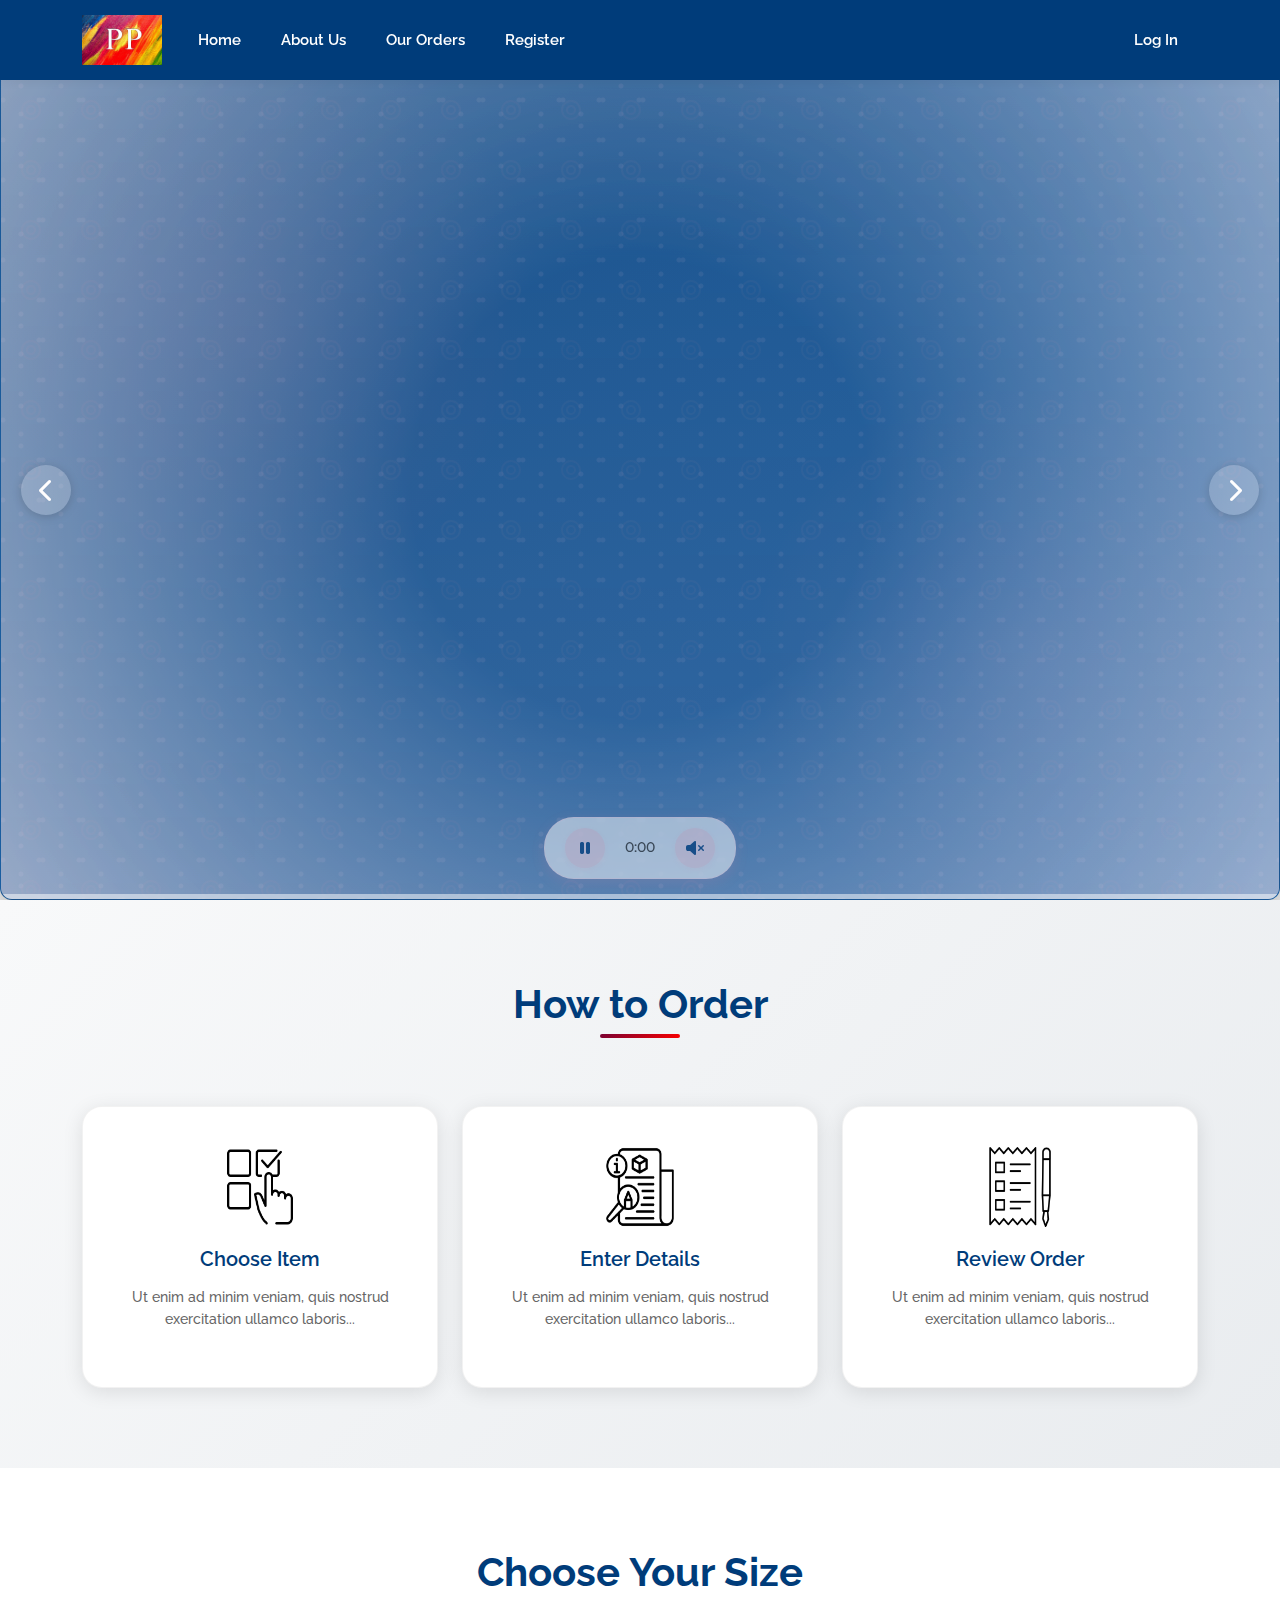
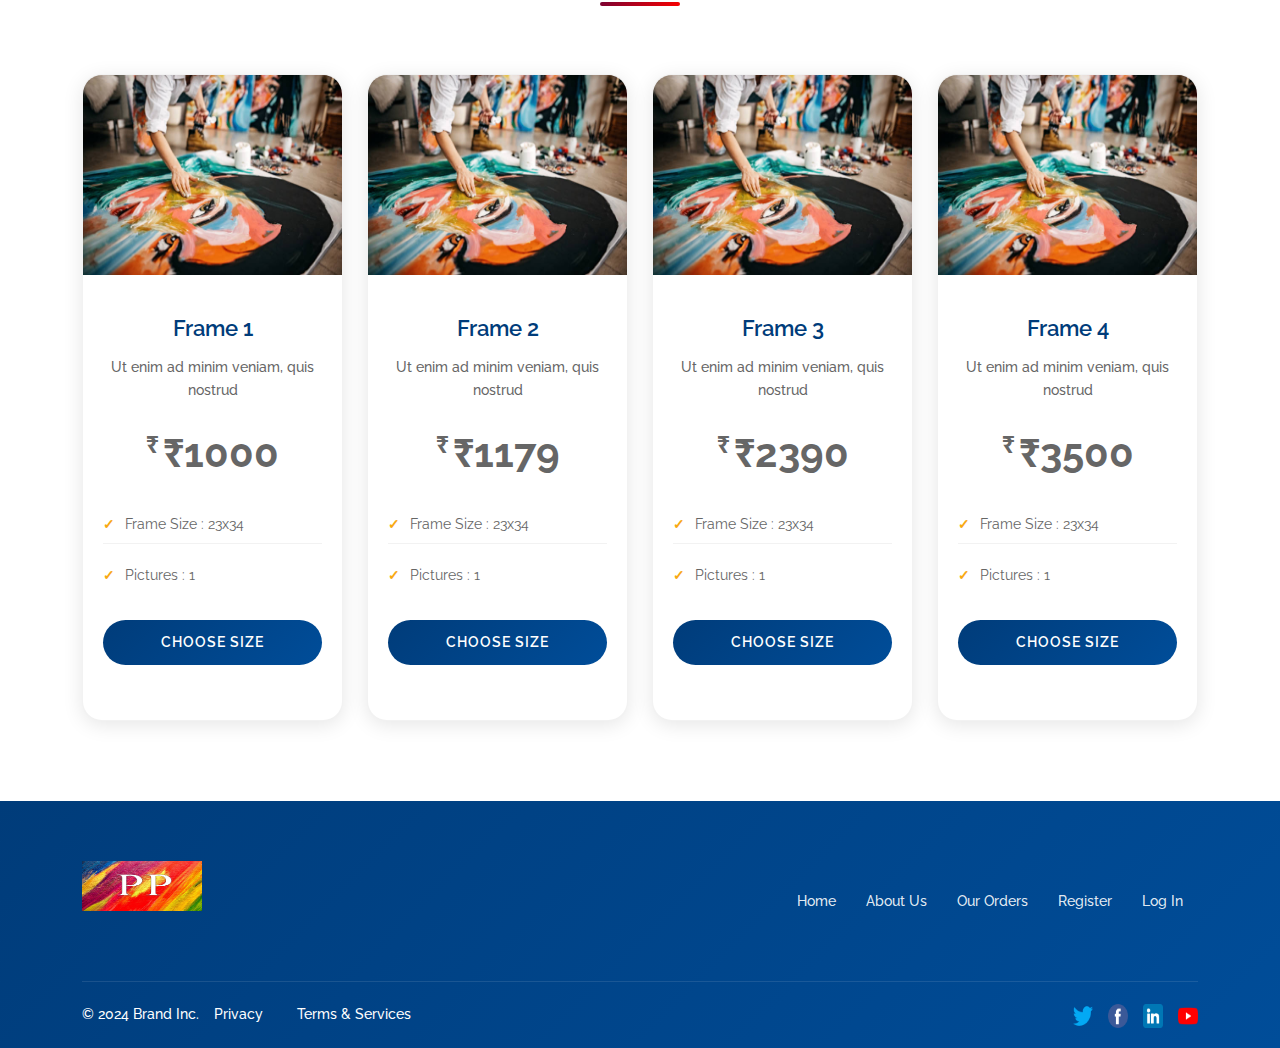
==== commit cd1fffd7: "header and her" ====
--- a/index.html
+++ b/index.html
@@ -42,11 +42,13 @@
                             <img src="images/logo.jpeg" alt="Main Logo" width="150" height="50" />
                         </a>
 
-                        <button class="navbar-toggler" type="button" data-bs-toggle="collapse" data-bs-target="#collapsibleNavbar">
-                <span class="navbar-toggler-icon"></span>
-                <span class="navbar-toggler-icon"></span>
-                <span class="navbar-toggler-icon"></span>
-              </button>
+                        <button class="navbar-toggler" type="button" data-bs-toggle="collapse" data-bs-target="#collapsibleNavbar" aria-controls="collapsibleNavbar" aria-expanded="false" aria-label="Toggle navigation">
+                            <div class="hamburger-icon">
+                                <span></span>
+                                <span></span>
+                                <span></span>
+                            </div>
+                        </button>
 
                         <div class="collapse navbar-collapse" id="collapsibleNavbar">
                             <ul class="navbar-nav">
--- a/css/custom.css
+++ b/css/custom.css
@@ -176,6 +176,78 @@
     width: 80%;
 }
 
+/* Hamburger Menu Styling */
+.hamburger-icon {
+    width: 30px;
+    height: 24px;
+    position: relative;
+    cursor: pointer;
+    display: inline-block;
+    z-index: 1000;
+}
+
+.hamburger-icon span {
+    display: block;
+    position: absolute;
+    height: 3px;
+    width: 100%;
+    background: #fff;
+    border-radius: 3px;
+    opacity: 1;
+    left: 0;
+    transform: rotate(0deg);
+    transition: .25s ease-in-out;
+}
+
+.hamburger-icon span:nth-child(1) {
+    top: 0px;
+}
+
+.hamburger-icon span:nth-child(2) {
+    top: 10px;
+}
+
+.hamburger-icon span:nth-child(3) {
+    top: 20px;
+}
+
+/* Hamburger Animation */
+.navbar-toggler[aria-expanded="true"] .hamburger-icon span:nth-child(1) {
+    top: 10px;
+    transform: rotate(135deg);
+}
+
+.navbar-toggler[aria-expanded="true"] .hamburger-icon span:nth-child(2) {
+    opacity: 0;
+    left: -60px;
+}
+
+.navbar-toggler[aria-expanded="true"] .hamburger-icon span:nth-child(3) {
+    top: 10px;
+    transform: rotate(-135deg);
+}
+
+/* Mobile Menu Animation */
+@keyframes slideDown {
+    from {
+        transform: translateY(-10px);
+        opacity: 0;
+    }
+    to {
+        transform: translateY(0);
+        opacity: 1;
+    }
+}
+
+@keyframes fadeIn {
+    from {
+        opacity: 0;
+    }
+    to {
+        opacity: 1;
+    }
+}
+
 .banner_slide_wrap .banner_img {
     position: relative;
 }
@@ -1462,41 +1534,73 @@
         padding: 0px;
         border: 0px;
         border-radius: 0px;
-        transition: none;
-    }
+        transition: all 0.3s ease;
+        margin-right: 5px;
+    }
+    
     .navbar-toggler:focus,
     .navbar-toggler:focus-within {
         outline: none !important;
         box-shadow: none !important;
     }
+    
     .navbar-collapse {
-        background-color: var(--gradient-primary);
-        padding: 10px 15px;
+        background-color: var(--primary-color);
+        padding: 15px;
         border-radius: 10px;
         margin-top: 10px;
-    }
+        position: absolute;
+        top: 100%;
+        left: 0;
+        right: 0;
+        z-index: 1000;
+        box-shadow: 0 10px 20px rgba(0, 0, 0, 0.15);
+        max-height: calc(100vh - var(--header-height-mobile) - 20px);
+        overflow-y: auto;
+        transform-origin: top;
+        animation: slideDown 0.3s ease-out forwards;
+    }
+    
     .main_header.is-sticky .navbar-collapse {
-        padding: 0px;
-    }
-    .navbar-toggler-icon {
-        display: block;
-        width: 30px;
-        height: 3px;
-        background-image: linear-gradient(45deg, var(--secondary-color), var(--accent-color));
-        margin: 5px 0px;
-        border-radius: 4px;
-    }
+        padding: 15px;
+        top: 100%;
+    }
+    
+    .navbar-collapse .navbar-nav {
+        width: 100% !important;
+        margin-bottom: 10px;
+    }
+    
+    .navbar-collapse .navbar-nav.justify-content-end {
+        width: 100% !important;
+        justify-content: flex-start !important;
+        border-top: 1px solid rgba(255, 255, 255, 0.1);
+        padding-top: 10px;
+        margin-top: 5px;
+    }
+    
     .navbar-collapse .navbar-nav .nav-link {
         color: #ffffff !important;
-        padding: 10px 15px;
-    }
-    .navbar-collapse .navbar-nav .nav-link:hover {
+        padding: 12px 15px;
+        border-radius: 5px;
+        margin-bottom: 5px;
+        transition: all 0.2s ease;
+    }
+    
+    .navbar-collapse .navbar-nav .nav-link:hover,
+    .navbar-collapse .navbar-nav .nav-link:active {
         background-color: rgba(255, 255, 255, 0.1);
-        border-radius: 5px;
-    }
+        transform: translateX(5px);
+    }
+    
+    .navbar-collapse .navbar-nav .nav-link::after {
+        display: none;
+    }
+    
     .navbar-brand img {
         width: 70px;
     }
+    
     .main_banner {
         height: 70vh;
         margin-top: 60px;
@@ -2065,4 +2169,56 @@
     .slick-dots {
         bottom: -30px;
     }
+}
+
+/* Prevent body scrolling when mobile menu is open */
+body.menu-open {
+    overflow: hidden;
+    position: fixed;
+    width: 100%;
+    height: 100%;
+}
+
+/* Improve touch interactions */
+@media (max-width: 767px) {
+    .navbar-nav .nav-item {
+        width: 100%;
+    }
+    
+    .navbar-nav .nav-link {
+        display: block;
+        width: 100%;
+        -webkit-tap-highlight-color: transparent;
+    }
+    
+    /* Prevent zoom on double tap */
+    .navbar-toggler, 
+    .navbar-nav .nav-link,
+    .hamburger-icon {
+        touch-action: manipulation;
+    }
+    
+    /* Ensure proper spacing in mobile menu */
+    .navbar-collapse .navbar-nav {
+        padding: 0;
+    }
+    
+    /* Improve mobile menu animation */
+    .navbar-collapse.collapsing {
+        height: auto !important;
+        transition: transform 0.35s ease;
+        transform: translateY(-20px);
+        display: block;
+        visibility: hidden;
+    }
+    
+    .navbar-collapse.show {
+        visibility: visible;
+        transform: translateY(0);
+    }
+    
+    /* Fix for iOS devices */
+    .navbar-collapse {
+        -webkit-overflow-scrolling: touch;
+    }
 }--- a/css/video-slider.css
+++ b/css/video-slider.css
@@ -17,6 +17,7 @@
     overflow: hidden;
     z-index: 2;
     transform: translate3d(0, 0, 0);
+    -webkit-transform: translate3d(0, 0, 0);
   }
   
   .hero-video-slides {
@@ -24,10 +25,14 @@
     width: 100%;
     height: 100%;
     transition: transform var(--slider-transition-duration) var(--slider-transition-timing);
+    -webkit-transition: -webkit-transform var(--slider-transition-duration) var(--slider-transition-timing);
     will-change: transform;
     backface-visibility: hidden;
+    -webkit-backface-visibility: hidden;
     perspective: 1000px;
+    -webkit-perspective: 1000px;
     transform: translate3d(0, 0, 0);
+    -webkit-transform: translate3d(0, 0, 0);
   }
   
   .hero-video-slide {
@@ -40,7 +45,8 @@
     justify-content: center;
     align-items: center;
     transform: translate3d(0, 0, 0);
-    z-index: 99999;
+    -webkit-transform: translate3d(0, 0, 0);
+    z-index: 2;
   }
   
   /* Ensure videos maintain portrait orientation */
@@ -52,9 +58,16 @@
     position: relative;
     opacity: 0; /* Start with opacity 0 and fade in when loaded */
     transition: opacity 0.5s ease;
+    -webkit-transition: opacity 0.5s ease;
     margin: 0 auto;
     display: block;
     transform: translate3d(0, 0, 0); /* Hardware acceleration */
+    -webkit-transform: translate3d(0, 0, 0);
+    pointer-events: none;
+    -webkit-user-select: none;
+    -moz-user-select: none;
+    -ms-user-select: none;
+    user-select: none;
   }
   
   /* Force portrait orientation for landscape videos */
@@ -75,6 +88,7 @@
     z-index: 10;
     pointer-events: none;
     transform: translateY(-50%);
+    -webkit-transform: translateY(-50%);
   }
   
   .hero-slider-arrow {
@@ -87,6 +101,7 @@
     justify-content: center;
     cursor: pointer;
     transition: all 0.3s ease;
+    -webkit-transition: all 0.3s ease;
     pointer-events: auto;
     color: white;
     font-size: 24px;
@@ -94,15 +109,18 @@
     outline: none;
     box-shadow: 0 2px 10px rgba(0, 0, 0, 0.2);
     transform: translateZ(0);
+    -webkit-transform: translateZ(0);
   }
   
   .hero-slider-arrow:hover {
     background-color: rgba(255, 255, 255, 0.4);
     transform: scale(1.1) translateZ(0);
+    -webkit-transform: scale(1.1) translateZ(0);
   }
   
   .hero-slider-arrow:active {
     transform: scale(0.95) translateZ(0);
+    -webkit-transform: scale(0.95) translateZ(0);
   }
   
   .hero-slider-arrow.prev {
@@ -171,221 +189,221 @@
       min-height: 500px; /* Minimum height to ensure content visibility */
       z-index: 1; /* Ensure proper stacking context */
   }
-    
+  
   .hero-video-container {
-      position: relative;
-      height: 100%;
+    position: relative;
+    height: 100%;
       width: 100%;
-      max-width: 100%;
-      display: flex;
-      justify-content: center;
-      align-items: center;
-      overflow: hidden;
+    max-width: 100%;
+    display: flex;
+    justify-content: center;
+    align-items: center;
+    overflow: hidden;
       background-color: var(--video-bg-color);
-      /* Enhanced background with gradient and beauty-themed pattern */
-      background-image: 
+    /* Enhanced background with gradient and beauty-themed pattern */
+    background-image: 
         linear-gradient(135deg, rgba(0, 60, 122, 0.9) 0%, rgba(0, 77, 153, 0.9) 100%);
       box-shadow: 0 10px 30px rgba(0, 0, 0, 0.3);
       border-radius: 0 0 12px 12px; /* Rounded corners only at the bottom for seamless header connection */
-      transition: transform 0.3s ease;
-      /* Add a subtle inner border */
+    transition: transform 0.3s ease;
+    /* Add a subtle inner border */
       border: 1px solid rgba(255, 255, 255, 0.1);
       border-top: none; /* Remove top border for seamless header connection */
   }
-    
+  
   /* Beauty-themed decorative elements */
   .hero-video-container:before {
-      content: '';
-      position: absolute;
-      top: 0;
-      left: 0;
-      right: 0;
-      bottom: 0;
-      background: 
-        radial-gradient(circle at center, transparent 30%, rgba(255, 240, 245, 0.5) 100%),
-        url("data:image/svg+xml,%3Csvg xmlns='http://www.w3.org/2000/svg' width='40' height='40' viewBox='0 0 40 40'%3E%3Cg fill='%23FFC0D3' fill-opacity='0.08'%3E%3Cpath d='M20 3.5c-1.4 0-2.5 1.1-2.5 2.5s1.1 2.5 2.5 2.5 2.5-1.1 2.5-2.5-1.1-2.5-2.5-2.5zm0 28c-1.4 0-2.5 1.1-2.5 2.5s1.1 2.5 2.5 2.5 2.5-1.1 2.5-2.5-1.1-2.5-2.5-2.5zm18-14c-1.4 0-2.5 1.1-2.5 2.5s1.1 2.5 2.5 2.5 2.5-1.1 2.5-2.5-1.1-2.5-2.5-2.5zm-36 0c-1.4 0-2.5 1.1-2.5 2.5s1.1 2.5 2.5 2.5 2.5-1.1 2.5-2.5-1.1-2.5-2.5-2.5z'/%3E%3C/g%3E%3C/svg%3E");
-      z-index: 1;
-      pointer-events: none;
-  }
-    
+    content: '';
+    position: absolute;
+    top: 0;
+    left: 0;
+    right: 0;
+    bottom: 0;
+    background: 
+      radial-gradient(circle at center, transparent 30%, rgba(255, 240, 245, 0.5) 100%),
+      url("data:image/svg+xml,%3Csvg xmlns='http://www.w3.org/2000/svg' width='40' height='40' viewBox='0 0 40 40'%3E%3Cg fill='%23FFC0D3' fill-opacity='0.08'%3E%3Cpath d='M20 3.5c-1.4 0-2.5 1.1-2.5 2.5s1.1 2.5 2.5 2.5 2.5-1.1 2.5-2.5-1.1-2.5-2.5-2.5zm0 28c-1.4 0-2.5 1.1-2.5 2.5s1.1 2.5 2.5 2.5 2.5-1.1 2.5-2.5-1.1-2.5-2.5-2.5zm18-14c-1.4 0-2.5 1.1-2.5 2.5s1.1 2.5 2.5 2.5 2.5-1.1 2.5-2.5-1.1-2.5-2.5-2.5zm-36 0c-1.4 0-2.5 1.1-2.5 2.5s1.1 2.5 2.5 2.5 2.5-1.1 2.5-2.5-1.1-2.5-2.5-2.5z'/%3E%3C/g%3E%3C/svg%3E");
+    z-index: 1;
+    pointer-events: none;
+  }
+  
   /* Add decorative elements to the background */
   .hero-video-container:after {
-      content: '';
-      position: absolute;
-      top: 0;
-      left: 0;
-      right: 0;
-      bottom: 0;
-      background-image: 
-        radial-gradient(circle at 20% 30%, rgba(255, 133, 162, 0.1) 0%, transparent 25%),
-        radial-gradient(circle at 80% 70%, rgba(255, 192, 211, 0.1) 0%, transparent 25%),
-        /* Beauty-themed decorative elements */
-        url("data:image/svg+xml,%3Csvg xmlns='http://www.w3.org/2000/svg' width='60' height='60' viewBox='0 0 60 60'%3E%3Cg fill='%23FF85A2' fill-opacity='0.05'%3E%3Cpath d='M30 20c-5.5 0-10 4.5-10 10s4.5 10 10 10 10-4.5 10-10-4.5-10-10-10zm0 18c-4.4 0-8-3.6-8-8s3.6-8 8-8 8 3.6 8 8-3.6 8-8 8z'/%3E%3Cpath d='M30 25c-2.8 0-5 2.2-5 5s2.2 5 5 5 5-2.2 5-5-2.2-5-5-5zm0 8c-1.7 0-3-1.3-3-3s1.3-3 3-3 3 1.3 3 3-1.3 3-3 3z'/%3E%3C/g%3E%3C/svg%3E");
-      z-index: 1;
-      pointer-events: none;
-      opacity: 0.8;
-  }
-    
+    content: '';
+    position: absolute;
+    top: 0;
+    left: 0;
+    right: 0;
+    bottom: 0;
+    background-image: 
+      radial-gradient(circle at 20% 30%, rgba(255, 133, 162, 0.1) 0%, transparent 25%),
+      radial-gradient(circle at 80% 70%, rgba(255, 192, 211, 0.1) 0%, transparent 25%),
+      /* Beauty-themed decorative elements */
+      url("data:image/svg+xml,%3Csvg xmlns='http://www.w3.org/2000/svg' width='60' height='60' viewBox='0 0 60 60'%3E%3Cg fill='%23FF85A2' fill-opacity='0.05'%3E%3Cpath d='M30 20c-5.5 0-10 4.5-10 10s4.5 10 10 10 10-4.5 10-10-4.5-10-10-10zm0 18c-4.4 0-8-3.6-8-8s3.6-8 8-8 8 3.6 8 8-3.6 8-8 8z'/%3E%3Cpath d='M30 25c-2.8 0-5 2.2-5 5s2.2 5 5 5 5-2.2 5-5-2.2-5-5-5zm0 8c-1.7 0-3-1.3-3-3s1.3-3 3-3 3 1.3 3 3-1.3 3-3 3z'/%3E%3C/g%3E%3C/svg%3E");
+    z-index: 1;
+    pointer-events: none;
+    opacity: 0.8;
+  }
+  
   .hero-video-container video {
-      height: 100%;
+    height: 100%;
       width: 100%;
-      max-height: 100%;
+    max-height: 100%;
       object-fit: cover; /* Ensures video covers the entire container */
-      z-index: 2;
-      position: relative;
+    z-index: 2;
+    position: relative;
       opacity: 1; /* Make video visible by default */
-      transition: opacity 0.5s ease;
-  }
-    
+    transition: opacity 0.5s ease;
+  }
+  
   .hero-overlay {
-      position: absolute;
-      top: 0;
-      left: 0;
-      width: 100%;
-      height: 100%;
-      background: linear-gradient(rgba(255, 255, 255, 0.1), rgba(255, 240, 245, 0.2));
-      z-index: 3;
-      pointer-events: none;
-  }
-    
+    position: absolute;
+    top: 0;
+    left: 0;
+    width: 100%;
+    height: 100%;
+    background: linear-gradient(rgba(255, 255, 255, 0.1), rgba(255, 240, 245, 0.2));
+    z-index: 3;
+    pointer-events: none;
+  }
+  
   .hero-video-container .position-absolute {
-      z-index: 2;
-      max-width: 800px;
-      width: 90%;
-  }
-    
+    z-index: 2;
+    max-width: 800px;
+    width: 90%;
+  }
+  
   .hero-video-container h1 {
-      font-weight: 700;
-      text-shadow: 0 2px 4px rgba(0, 0, 0, 0.3);
-  }
-    
+    font-weight: 700;
+    text-shadow: 0 2px 4px rgba(0, 0, 0, 0.3);
+  }
+  
   .hero-video-container .lead {
-      font-size: 1.25rem;
-      text-shadow: 0 1px 3px rgba(0, 0, 0, 0.3);
-      max-width: 700px;
-      margin: 0 auto;
-  }
-    
+    font-size: 1.25rem;
+    text-shadow: 0 1px 3px rgba(0, 0, 0, 0.3);
+    max-width: 700px;
+    margin: 0 auto;
+  }
+  
   .video-controls {
-      position: absolute;
-      bottom: 20px;
-      left: 50%;
-      transform: translateX(-50%);
-      z-index: 3;
-      display: flex;
-      gap: 15px;
-      padding: 10px 20px;
-      background-color: rgba(255, 255, 255, 0.7);
-      backdrop-filter: blur(5px);
-      border-radius: 30px;
-      transition: all 0.3s ease;
-      opacity: 0.7;
-      box-shadow: 0 4px 15px rgba(255, 133, 162, 0.2);
-      align-items: center;
-      border: 1px solid rgba(255, 192, 211, 0.3);
-  }
-    
+    position: absolute;
+    bottom: 20px;
+    left: 50%;
+    transform: translateX(-50%);
+    z-index: 3;
+    display: flex;
+    gap: 15px;
+    padding: 10px 20px;
+    background-color: rgba(255, 255, 255, 0.7);
+    backdrop-filter: blur(5px);
+    border-radius: 30px;
+    transition: all 0.3s ease;
+    opacity: 0.7;
+    box-shadow: 0 4px 15px rgba(255, 133, 162, 0.2);
+    align-items: center;
+    border: 1px solid rgba(255, 192, 211, 0.3);
+  }
+  
   .hero-video-container:hover .video-controls {
-      opacity: 1;
-      transform: translateX(-50%) translateY(-5px);
-  }
-    
+    opacity: 1;
+    transform: translateX(-50%) translateY(-5px);
+  }
+  
   .control-btn {
-      background-color: rgba(255, 133, 162, 0.2);
-      color: var(--primary-color);
-      border: none;
-      border-radius: 50%;
-      width: 40px;
-      height: 40px;
-      display: flex;
-      justify-content: center;
-      align-items: center;
-      cursor: pointer;
-      transition: all 0.3s ease;
-      box-shadow: 0 2px 5px rgba(255, 133, 162, 0.1);
-  }
-    
+    background-color: rgba(255, 133, 162, 0.2);
+    color: var(--primary-color);
+    border: none;
+    border-radius: 50%;
+    width: 40px;
+    height: 40px;
+    display: flex;
+    justify-content: center;
+    align-items: center;
+    cursor: pointer;
+    transition: all 0.3s ease;
+    box-shadow: 0 2px 5px rgba(255, 133, 162, 0.1);
+  }
+  
   .control-btn:hover {
-      background-color: var(--primary-color);
-      transform: scale(1.1);
-      box-shadow: 0 4px 10px rgba(255, 133, 162, 0.4);
-      color: white;
-  }
-    
+    background-color: var(--primary-color);
+    transform: scale(1.1);
+    box-shadow: 0 4px 10px rgba(255, 133, 162, 0.4);
+    color: white;
+  }
+  
   .control-btn i {
-      font-size: 1rem;
-  }
-    
+    font-size: 1rem;
+  }
+  
   .video-time {
-      color: var(--text-color);
-      font-size: 0.9rem;
-      font-family: 'Montserrat', sans-serif;
-      font-weight: 500;
-      min-width: 40px;
-      text-align: center;
-      text-shadow: none;
-  }
-    
+    color: var(--text-color);
+    font-size: 0.9rem;
+    font-family: 'Montserrat', sans-serif;
+    font-weight: 500;
+    min-width: 40px;
+    text-align: center;
+    text-shadow: none;
+  }
+  
   .video-progress-container {
-      position: absolute;
-      bottom: 0;
-      left: 0;
-      width: 100%;
-      height: 5px;
-      background-color: rgba(255, 255, 255, 0.5);
-      z-index: 3;
-      cursor: pointer;
-      transition: all 0.3s ease;
-      overflow: hidden;
-  }
-    
+    position: absolute;
+    bottom: 0;
+    left: 0;
+    width: 100%;
+    height: 5px;
+    background-color: rgba(255, 255, 255, 0.5);
+    z-index: 3;
+    cursor: pointer;
+    transition: all 0.3s ease;
+    overflow: hidden;
+  }
+  
   .hero-video-container:hover .video-progress-container {
-      height: 8px;
-      background-color: rgba(255, 255, 255, 0.7);
-  }
-    
+    height: 8px;
+    background-color: rgba(255, 255, 255, 0.7);
+  }
+  
   .video-progress-bar {
-      height: 100%;
-      background: linear-gradient(90deg, var(--primary-color) 0%, var(--secondary-color) 100%);
-      width: 0;
-      transition: width 0.1s linear;
-      box-shadow: 0 0 10px rgba(255, 133, 162, 0.5);
-  }
-    
+    height: 100%;
+    background: linear-gradient(90deg, var(--primary-color) 0%, var(--secondary-color) 100%);
+    width: 0;
+    transition: width 0.1s linear;
+    box-shadow: 0 0 10px rgba(255, 133, 162, 0.5);
+  }
+  
   /* Add a subtle glow effect to the video container */
   @keyframes subtle-glow {
-      0% {
-        box-shadow: 0 10px 30px rgba(255, 133, 162, 0.15);
-      }
-      50% {
-        box-shadow: 0 15px 40px rgba(255, 133, 162, 0.25);
-      }
-      100% {
-        box-shadow: 0 10px 30px rgba(255, 133, 162, 0.15);
-      }
-  }
-    
+    0% {
+      box-shadow: 0 10px 30px rgba(255, 133, 162, 0.15);
+    }
+    50% {
+      box-shadow: 0 15px 40px rgba(255, 133, 162, 0.25);
+    }
+    100% {
+      box-shadow: 0 10px 30px rgba(255, 133, 162, 0.15);
+    }
+  }
+  
   /* Add a subtle shimmer effect to the background */
   @keyframes subtle-shimmer {
-      0% {
-        background-position: 0% 0%;
-      }
-      100% {
-        background-position: 100% 100%;
-      }
-  }
-    
+    0% {
+      background-position: 0% 0%;
+    }
+    100% {
+      background-position: 100% 100%;
+    }
+  }
+  
   .hero-video-container {
-      animation: 
-        subtle-glow 4s infinite alternate,
-        subtle-shimmer 15s infinite alternate;
-      background-size: 100% 100%, 80px 80px, 40px 40px;
-      background-position: 0 0;
-  }
-    
+    animation: 
+      subtle-glow 4s infinite alternate,
+      subtle-shimmer 15s infinite alternate;
+    background-size: 100% 100%, 80px 80px, 40px 40px;
+    background-position: 0 0;
+  }
+  
   /* Media queries for responsive design */
   @media (min-width: 1200px) {
-      .hero-video-container {
+    .hero-video-container {
         width: 100%;
         max-width: 100%; /* Allow full width on large screens */
       }
@@ -395,15 +413,15 @@
         height: calc(var(--vh, 1vh) * 100 - var(--header-height)); /* Use CSS variable for better support */
         min-height: 600px; /* Ensure minimum height */
         margin-top: var(--header-height); /* Add margin to push content below header */
-      }
-  }
-    
+    }
+  }
+  
   @media (min-width: 1600px) {
-      .hero-video-container {
+    .hero-video-container {
         max-width: 100%; /* Full width for extra-large screens */
-      }
-      
-      .hero-video-section {
+    }
+    
+    .hero-video-section {
         height: calc(100vh - var(--header-height)); /* Account for header height */
         height: calc(var(--vh, 1vh) * 100 - var(--header-height)); /* Use CSS variable for better support */
         min-height: 700px; /* Larger minimum height for bigger screens */
@@ -411,388 +429,397 @@
       }
   }
     
-  @media (max-width: 768px) {
-      .hero-video-section {
-        height: calc(100vh - var(--header-height-mobile)); /* Account for smaller header on mobile */
-        height: calc(var(--vh, 1vh) * 100 - var(--header-height-mobile)); /* Use CSS variable for better mobile support */
-        min-height: 500px; /* Ensure minimum height on mobile */
-        margin-top: var(--header-height-mobile); /* Add margin to push content below header */
-        padding: 0;
-        width: 100%;
-        max-width: 100%;
-        border-radius: 0;
-        background-color: var(--video-bg-color);
-      }
-      
-      .hero-video-container {
-        width: 100%;
-        max-width: 100%;
-        border-radius: 0;
-        box-shadow: none;
-        border: none;
-      }
-      
-      .hero-video-container video {
-        height: 100%;
-        width: 100%;
-        object-fit: cover;
-      }
-      
-      .video-controls {
-        bottom: 30px;
-      }
-      
-      /* Adjust the background for mobile */
-      .hero-video-container:before,
-      .hero-video-container:after {
-        opacity: 0.5;
-      }
-  }
-    
-  /* Video Placeholder and Loading Animation */
-  .video-placeholder {
-      position: absolute;
-      top: 0;
-      left: 0;
+  /* Responsive adjustments for mobile devices */
+  @media (max-width: 767px) {
+    .hero-video-slide video {
       width: 100%;
-      height: 100%;
-      z-index: 5;
-      display: flex;
-      justify-content: center;
-      align-items: center;
-      background-color: #FFF9FB;
-      opacity: 1;
-      transition: opacity 0.5s ease;
-      overflow: hidden;
-  }
-    
-  .placeholder-image {
-      position: absolute;
-      top: 0;
-      left: 0;
+      height: auto;
+      object-fit: cover;
+      object-position: center;
+    }
+    
+    .hero-video-slide video.landscape {
       width: 100%;
       height: 100%;
       object-fit: cover;
-      opacity: 0.8;
-      filter: blur(3px);
-      transition: all 0.5s ease;
-  }
-    
+    }
+    
+    .hero-slider-controls {
+      bottom: 30%;
+    }
+    
+    .hero-slider-arrow {
+      width: 40px;
+      height: 40px;
+      font-size: 18px;
+    }
+    
+    .hero-video-section {
+      height: calc(100vh - var(--header-height-mobile)); /* Account for smaller header on mobile */
+      height: calc(var(--vh, 1vh) * 100 - var(--header-height-mobile)); /* Use CSS variable for better mobile support */
+      min-height: 500px; /* Ensure minimum height on mobile */
+      margin-top: var(--header-height-mobile); /* Add margin to push content below header */
+    }
+    
+    .video-controls {
+      bottom: 15px;
+      padding: 8px 15px;
+    }
+    
+    .control-btn {
+      width: 32px;
+      height: 32px;
+    }
+    
+    .video-time {
+      font-size: 0.8rem;
+    }
+  }
+  
+  /* Video Placeholder and Loading Animation */
+  .video-placeholder {
+    position: absolute;
+    top: 0;
+    left: 0;
+    width: 100%;
+    height: 100%;
+    z-index: 5;
+    display: flex;
+    justify-content: center;
+    align-items: center;
+    background-color: #FFF9FB;
+    opacity: 1;
+    transition: opacity 0.5s ease;
+    overflow: hidden;
+  }
+  
+  .placeholder-image {
+    position: absolute;
+    top: 0;
+    left: 0;
+    width: 100%;
+    height: 100%;
+    object-fit: cover;
+    opacity: 0.8;
+    filter: blur(3px);
+    transition: all 0.5s ease;
+  }
+  
   /* Beauty-themed decorative elements for placeholder */
   .video-placeholder:before {
-      content: '';
-      position: absolute;
-      top: 0;
-      left: 0;
-      width: 100%;
-      height: 100%;
-      background: 
-        radial-gradient(circle at 30% 30%, rgba(255, 133, 162, 0.2) 0%, transparent 30%),
-        radial-gradient(circle at 70% 70%, rgba(255, 192, 211, 0.2) 0%, transparent 30%);
-      z-index: 1;
-      animation: pulse-glow 3s infinite alternate;
-  }
-    
+    content: '';
+    position: absolute;
+    top: 0;
+    left: 0;
+    width: 100%;
+    height: 100%;
+    background: 
+      radial-gradient(circle at 30% 30%, rgba(255, 133, 162, 0.2) 0%, transparent 30%),
+      radial-gradient(circle at 70% 70%, rgba(255, 192, 211, 0.2) 0%, transparent 30%);
+    z-index: 1;
+    animation: pulse-glow 3s infinite alternate;
+  }
+  
   /* Floating beauty elements */
   .video-placeholder:after {
-      content: '';
-      position: absolute;
-      top: 0;
-      left: 0;
-      width: 100%;
-      height: 100%;
-      background-image: 
-        radial-gradient(circle at 20% 40%, rgba(255, 133, 162, 0.4) 0%, rgba(255, 133, 162, 0) 5%),
-        radial-gradient(circle at 80% 60%, rgba(255, 192, 211, 0.4) 0%, rgba(255, 192, 211, 0) 5%),
-        radial-gradient(circle at 40% 70%, rgba(255, 133, 162, 0.3) 0%, rgba(255, 133, 162, 0) 4%),
-        radial-gradient(circle at 60% 30%, rgba(255, 192, 211, 0.3) 0%, rgba(255, 192, 211, 0) 4%);
-      background-size: 120% 120%;
-      z-index: 2;
-      animation: float-elements 15s infinite alternate ease-in-out;
-      opacity: 0.7;
-  }
-    
+    content: '';
+    position: absolute;
+    top: 0;
+    left: 0;
+    width: 100%;
+    height: 100%;
+    background-image: 
+      radial-gradient(circle at 20% 40%, rgba(255, 133, 162, 0.4) 0%, rgba(255, 133, 162, 0) 5%),
+      radial-gradient(circle at 80% 60%, rgba(255, 192, 211, 0.4) 0%, rgba(255, 192, 211, 0) 5%),
+      radial-gradient(circle at 40% 70%, rgba(255, 133, 162, 0.3) 0%, rgba(255, 133, 162, 0) 4%),
+      radial-gradient(circle at 60% 30%, rgba(255, 192, 211, 0.3) 0%, rgba(255, 192, 211, 0) 4%);
+    background-size: 120% 120%;
+    z-index: 2;
+    animation: float-elements 15s infinite alternate ease-in-out;
+    opacity: 0.7;
+  }
+  
   .loading-animation {
-      position: relative;
-      z-index: 6;
-      display: flex;
-      flex-direction: column;
-      align-items: center;
-      justify-content: center;
-      background-color: rgba(255, 255, 255, 0.7);
-      padding: 20px;
-      border-radius: 12px;
+    position: relative;
+    z-index: 6;
+    display: flex;
+    flex-direction: column;
+    align-items: center;
+    justify-content: center;
+    background-color: rgba(255, 255, 255, 0.7);
+    padding: 20px;
+    border-radius: 12px;
+    box-shadow: 0 5px 15px rgba(255, 133, 162, 0.2);
+    backdrop-filter: blur(5px);
+    border: 1px solid rgba(255, 192, 211, 0.3);
+    animation: pulse 2s infinite alternate;
+  }
+  
+  .loading-animation p {
+    margin-top: 15px;
+    color: var(--primary-color);
+    font-weight: 500;
+    font-size: 0.9rem;
+  }
+  
+  .spinner {
+    width: 40px;
+    height: 40px;
+    border: 3px solid rgba(255, 192, 211, 0.3);
+    border-radius: 50%;
+    border-top-color: var(--primary-color);
+    animation: spin 1s ease-in-out infinite;
+  }
+  
+  @keyframes spin {
+    to {
+      transform: rotate(360deg);
+    }
+  }
+  
+  @keyframes pulse {
+    0% {
+      transform: scale(1);
       box-shadow: 0 5px 15px rgba(255, 133, 162, 0.2);
-      backdrop-filter: blur(5px);
-      border: 1px solid rgba(255, 192, 211, 0.3);
-      animation: pulse 2s infinite alternate;
-  }
-    
-  .loading-animation p {
-      margin-top: 15px;
-      color: var(--primary-color);
-      font-weight: 500;
-      font-size: 0.9rem;
-  }
-    
-  .spinner {
-      width: 40px;
-      height: 40px;
-      border: 3px solid rgba(255, 192, 211, 0.3);
-      border-radius: 50%;
-      border-top-color: var(--primary-color);
-      animation: spin 1s ease-in-out infinite;
-  }
-    
-  @keyframes spin {
-      to {
-        transform: rotate(360deg);
-      }
-  }
-    
-  @keyframes pulse {
-      0% {
-        transform: scale(1);
-        box-shadow: 0 5px 15px rgba(255, 133, 162, 0.2);
-      }
-      100% {
-        transform: scale(1.05);
-        box-shadow: 0 5px 20px rgba(255, 133, 162, 0.3);
-      }
-  }
-    
+    }
+    100% {
+      transform: scale(1.05);
+      box-shadow: 0 5px 20px rgba(255, 133, 162, 0.3);
+    }
+  }
+  
   @keyframes pulse-glow {
-      0% {
-        opacity: 0.5;
-      }
-      100% {
-        opacity: 0.8;
-      }
-  }
-    
+    0% {
+      opacity: 0.5;
+    }
+    100% {
+      opacity: 0.8;
+    }
+  }
+  
   @keyframes float-elements {
-      0% {
-        background-position: 0% 0%;
-      }
-      50% {
-        background-position: 100% 100%;
-      }
-      100% {
-        background-position: 0% 100%;
-      }
-  }
-    
+    0% {
+      background-position: 0% 0%;
+    }
+    50% {
+      background-position: 100% 100%;
+    }
+    100% {
+      background-position: 0% 100%;
+    }
+  }
+  
   /* Video loaded state */
   .video-loaded .video-placeholder {
-      opacity: 0;
-      pointer-events: none;
-  }
-    
+    opacity: 0;
+    pointer-events: none;
+  }
+  
   .video-loaded video {
-      opacity: 1;
-  }
-    
+    opacity: 1;
+  }
+  
   /* Video paused state with beauty-themed animation */
   .video-paused .video-placeholder {
-      opacity: 0.95;
-      background: linear-gradient(135deg, rgba(255, 240, 245, 0.9) 0%, rgba(255, 245, 250, 0.9) 100%);
-  }
-    
+    opacity: 0.95;
+    background: linear-gradient(135deg, rgba(255, 240, 245, 0.9) 0%, rgba(255, 245, 250, 0.9) 100%);
+  }
+  
   .video-paused .loading-animation {
-      display: none;
-  }
-    
+    display: none;
+  }
+  
   .video-paused .placeholder-image {
-      filter: blur(0);
-      opacity: 0.9;
-      transform: scale(1.02);
-  }
-    
+    filter: blur(0);
+    opacity: 0.9;
+    transform: scale(1.02);
+  }
+  
   /* Add a play button overlay when paused */
   .video-paused .video-placeholder:before {
-      content: '';
-      position: absolute;
-      top: 50%;
-      left: 50%;
-      transform: translate(-50%, -50%);
-      width: 80px;
-      height: 80px;
-      background-color: rgba(255, 255, 255, 0.8);
-      border-radius: 50%;
-      z-index: 7;
-      box-shadow: 0 5px 20px rgba(255, 133, 162, 0.3);
-      animation: pulse 2s infinite alternate;
-  }
-    
+    content: '';
+    position: absolute;
+    top: 50%;
+    left: 50%;
+    transform: translate(-50%, -50%);
+    width: 80px;
+    height: 80px;
+    background-color: rgba(255, 255, 255, 0.8);
+    border-radius: 50%;
+    z-index: 7;
+    box-shadow: 0 5px 20px rgba(255, 133, 162, 0.3);
+    animation: pulse 2s infinite alternate;
+  }
+  
   .video-paused .video-placeholder:after {
-      content: '\f04b';
-      font-family: 'Font Awesome 6 Free';
-      font-weight: 900;
-      position: absolute;
-      top: 50%;
-      left: 50%;
-      transform: translate(-50%, -50%);
-      color: var(--primary-color);
-      font-size: 30px;
-      z-index: 8;
-  }
-    
+    content: '\f04b';
+    font-family: 'Font Awesome 6 Free';
+    font-weight: 900;
+    position: absolute;
+    top: 50%;
+    left: 50%;
+    transform: translate(-50%, -50%);
+    color: var(--primary-color);
+    font-size: 30px;
+    z-index: 8;
+  }
+  
   /* Video error state */
   .video-error .video-placeholder {
-      opacity: 1;
-  }
-    
+    opacity: 1;
+  }
+  
   .video-error .loading-animation {
-      background-color: rgba(255, 255, 255, 0.9);
-  }
-    
+    background-color: rgba(255, 255, 255, 0.9);
+  }
+  
   .video-error .loading-animation p {
-      color: #d63384;
-  }
-    
+    color: #d63384;
+  }
+  
   .video-error .spinner {
-      display: none;
-  }
-    
+    display: none;
+  }
+  
   .video-error .loading-animation:before {
-      content: '!';
-      font-size: 24px;
-      font-weight: bold;
-      color: #d63384;
-      width: 40px;
-      height: 40px;
-      border-radius: 50%;
-      border: 3px solid #d63384;
-      display: flex;
-      align-items: center;
-      justify-content: center;
-  }
-    
+    content: '!';
+    font-size: 24px;
+    font-weight: bold;
+    color: #d63384;
+    width: 40px;
+    height: 40px;
+    border-radius: 50%;
+    border: 3px solid #d63384;
+    display: flex;
+    align-items: center;
+    justify-content: center;
+  }
+  
   /* Network Interruption Loader */
   .network-loader {
-      position: absolute;
-      top: 0;
-      left: 0;
-      width: 100%;
-      height: 100%;
-      display: flex;
-      justify-content: center;
-      align-items: center;
-      background: rgba(255, 249, 251, 0.5); /* More transparent background */
-      backdrop-filter: blur(3px); /* Subtle blur */
-      z-index: 10;
-      opacity: 0;
-      pointer-events: none;
-      transition: opacity 0.5s ease;
-  }
-    
+    position: absolute;
+    top: 0;
+    left: 0;
+    width: 100%;
+    height: 100%;
+    display: flex;
+    justify-content: center;
+    align-items: center;
+    background: rgba(255, 249, 251, 0.5); /* More transparent background */
+    backdrop-filter: blur(3px); /* Subtle blur */
+    z-index: 10;
+    opacity: 0;
+    pointer-events: none;
+    transition: opacity 0.5s ease;
+  }
+  
   .video-loading .network-loader {
-      opacity: 1;
-      pointer-events: auto;
-  }
-    
+    opacity: 1;
+    pointer-events: auto;
+  }
+  
   .loader-container {
-      display: flex;
-      flex-direction: column;
-      align-items: center;
-      justify-content: center;
-      background-color: rgba(255, 255, 255, 0.8);
-      padding: 15px 25px;
-      border-radius: 30px;
-      box-shadow: 0 5px 15px rgba(255, 133, 162, 0.15);
-      border: 1px solid rgba(255, 192, 211, 0.2);
+    display: flex;
+    flex-direction: column;
+    align-items: center;
+    justify-content: center;
+    background-color: rgba(255, 255, 255, 0.8);
+    padding: 15px 25px;
+    border-radius: 30px;
+    box-shadow: 0 5px 15px rgba(255, 133, 162, 0.15);
+    border: 1px solid rgba(255, 192, 211, 0.2);
+    transform: translateY(0);
+    animation: float 3s infinite alternate ease-in-out;
+  }
+  
+  @keyframes float {
+    0% {
       transform: translateY(0);
-      animation: float 3s infinite alternate ease-in-out;
-  }
-    
-  @keyframes float {
-      0% {
-        transform: translateY(0);
-      }
-      100% {
-        transform: translateY(-10px);
-      }
-  }
-    
+    }
+    100% {
+      transform: translateY(-10px);
+    }
+  }
+  
   .loader-spinner {
-      width: 30px;
-      height: 30px;
-      position: relative;
-      margin-bottom: 12px;
-  }
-    
+    width: 30px;
+    height: 30px;
+    position: relative;
+    margin-bottom: 12px;
+  }
+  
   .loader-spinner:before,
   .loader-spinner:after {
-      content: '';
-      position: absolute;
-      border-radius: 50%;
-  }
-    
+    content: '';
+    position: absolute;
+    border-radius: 50%;
+  }
+  
   .loader-spinner:before {
-      width: 100%;
-      height: 100%;
-      background: linear-gradient(135deg, var(--primary-color) 0%, var(--secondary-color) 100%);
-      animation: spin 1.5s infinite ease;
-      opacity: 0.7;
-  }
-    
+    width: 100%;
+    height: 100%;
+    background: linear-gradient(135deg, var(--primary-color) 0%, var(--secondary-color) 100%);
+    animation: spin 1.5s infinite ease;
+    opacity: 0.7;
+  }
+  
   .loader-spinner:after {
-      width: 70%;
-      height: 70%;
-      background: rgba(255, 255, 255, 0.9);
-      top: 15%;
-      left: 15%;
-      animation: pulse 1.5s infinite alternate ease-in-out;
-  }
-    
+    width: 70%;
+    height: 70%;
+    background: rgba(255, 255, 255, 0.9);
+    top: 15%;
+    left: 15%;
+    animation: pulse 1.5s infinite alternate ease-in-out;
+  }
+  
   .loader-text {
-      font-family: 'Montserrat', sans-serif;
-      font-size: 0.85rem;
-      font-weight: 500;
-      color: var(--primary-color);
-      text-align: center;
-      max-width: 200px;
-      animation: fade 1.5s infinite alternate;
-      white-space: nowrap;
-      overflow: hidden;
-      text-overflow: ellipsis;
-  }
-    
+    font-family: 'Montserrat', sans-serif;
+    font-size: 0.85rem;
+    font-weight: 500;
+    color: var(--primary-color);
+    text-align: center;
+    max-width: 200px;
+    animation: fade 1.5s infinite alternate;
+    white-space: nowrap;
+    overflow: hidden;
+    text-overflow: ellipsis;
+  }
+  
   @keyframes fade {
-      from {
-        opacity: 0.5;
-      }
-      to {
-        opacity: 1;
-      }
-  }
-    
+    from {
+      opacity: 0.5;
+    }
+    to {
+      opacity: 1;
+    }
+  }
+  
   /* Modify existing video placeholder to be hidden by default */
   .video-placeholder {
-      display: none;
-  }
-    
+    display: none;
+  }
+  
   /* Only show the video placeholder in error state */
   .video-error .video-placeholder {
-      display: flex;
-      opacity: 1;
-  }
-    
+    display: flex;
+    opacity: 1;
+  }
+  
   /* Ensure video is visible by default */
   .hero-video-container video {
-      opacity: 1;
-      transition: opacity 0.3s ease;
-  }
-    
+    opacity: 1;
+    transition: opacity 0.3s ease;
+  }
+  
   /* When loading, make video slightly visible but blurred */
   .video-loading .hero-video-container video {
-      opacity: 0.7;
-      filter: blur(2px);
-  }
-    
+    opacity: 0.7;
+    filter: blur(2px);
+  }
+  
   /* When error occurs, hide video */
   .video-error .hero-video-container video {
-      opacity: 0;
+    opacity: 0;
   }
     
   /* Video Error Handling */
@@ -824,8 +851,14 @@
     to { opacity: 1; transform: scale(1); }
   }
   
+  @-webkit-keyframes fadeIn {
+    from { opacity: 0.7; -webkit-transform: scale(0.98); }
+    to { opacity: 1; -webkit-transform: scale(1); }
+  }
+  
   .hero-video-slide:nth-child(1) {
     animation: fadeIn 0.5s ease-in-out;
+    -webkit-animation: fadeIn 0.5s ease-in-out;
   }
   
   /* Responsive adjustments for smaller screens */
@@ -860,5 +893,87 @@
     }
   }
     
-    
-    +  /* Video interaction overlay for better touch/click handling */
+  .video-interaction-overlay {
+    position: absolute;
+    top: 0;
+    left: 0;
+    width: 100%;
+    height: 100%;
+    z-index: 4; /* Above video but below controls */
+    cursor: pointer;
+    background-color: transparent;
+    -webkit-tap-highlight-color: transparent; /* Remove tap highlight on mobile */
+    touch-action: manipulation; /* Improve touch behavior */
+  }
+
+  /* Prevent double-tap zoom on iOS */
+  .video-interaction-overlay {
+    touch-action: manipulation;
+  }
+
+  /* Play button overlay for autoplay restrictions */
+  .video-play-button {
+    position: absolute;
+    top: 50%;
+    left: 50%;
+    transform: translate(-50%, -50%);
+    width: 80px;
+    height: 80px;
+    background-color: rgba(255, 255, 255, 0.3);
+    border-radius: 50%;
+    display: flex;
+    align-items: center;
+    justify-content: center;
+    cursor: pointer;
+    z-index: 10;
+    transition: all 0.3s ease;
+    box-shadow: 0 0 20px rgba(0, 0, 0, 0.3);
+    backdrop-filter: blur(3px);
+    -webkit-backdrop-filter: blur(3px);
+  }
+
+  .video-play-button i {
+    font-size: 30px;
+    color: white;
+    text-shadow: 0 2px 4px rgba(0, 0, 0, 0.5);
+  }
+
+  .video-play-button:hover {
+    background-color: rgba(255, 255, 255, 0.5);
+    transform: translate(-50%, -50%) scale(1.1);
+  }
+
+  .video-play-button:active {
+    transform: translate(-50%, -50%) scale(0.95);
+  }
+
+  /* Visual feedback for tap/click */
+  .hero-video-slide.tapped .video-interaction-overlay {
+    background-color: rgba(255, 255, 255, 0.1);
+    animation: tap-feedback 0.3s ease-out;
+  }
+
+  @keyframes tap-feedback {
+    0% { background-color: rgba(255, 255, 255, 0.2); }
+    100% { background-color: rgba(255, 255, 255, 0); }
+  }
+
+  @-webkit-keyframes tap-feedback {
+    0% { background-color: rgba(255, 255, 255, 0.2); }
+    100% { background-color: rgba(255, 255, 255, 0); }
+  }
+
+  @media (max-width: 767px) {
+    .video-play-button {
+      width: 60px;
+      height: 60px;
+    }
+    
+    .video-play-button i {
+      font-size: 24px;
+    }
+  }
+  
+  
+  --- a/css/custom.css
+++ b/css/custom.css
@@ -176,6 +176,78 @@
     width: 80%;
 }
 
+/* Hamburger Menu Styling */
+.hamburger-icon {
+    width: 30px;
+    height: 24px;
+    position: relative;
+    cursor: pointer;
+    display: inline-block;
+    z-index: 1000;
+}
+
+.hamburger-icon span {
+    display: block;
+    position: absolute;
+    height: 3px;
+    width: 100%;
+    background: #fff;
+    border-radius: 3px;
+    opacity: 1;
+    left: 0;
+    transform: rotate(0deg);
+    transition: .25s ease-in-out;
+}
+
+.hamburger-icon span:nth-child(1) {
+    top: 0px;
+}
+
+.hamburger-icon span:nth-child(2) {
+    top: 10px;
+}
+
+.hamburger-icon span:nth-child(3) {
+    top: 20px;
+}
+
+/* Hamburger Animation */
+.navbar-toggler[aria-expanded="true"] .hamburger-icon span:nth-child(1) {
+    top: 10px;
+    transform: rotate(135deg);
+}
+
+.navbar-toggler[aria-expanded="true"] .hamburger-icon span:nth-child(2) {
+    opacity: 0;
+    left: -60px;
+}
+
+.navbar-toggler[aria-expanded="true"] .hamburger-icon span:nth-child(3) {
+    top: 10px;
+    transform: rotate(-135deg);
+}
+
+/* Mobile Menu Animation */
+@keyframes slideDown {
+    from {
+        transform: translateY(-10px);
+        opacity: 0;
+    }
+    to {
+        transform: translateY(0);
+        opacity: 1;
+    }
+}
+
+@keyframes fadeIn {
+    from {
+        opacity: 0;
+    }
+    to {
+        opacity: 1;
+    }
+}
+
 .banner_slide_wrap .banner_img {
     position: relative;
 }
@@ -1462,41 +1534,73 @@
         padding: 0px;
         border: 0px;
         border-radius: 0px;
-        transition: none;
-    }
+        transition: all 0.3s ease;
+        margin-right: 5px;
+    }
+    
     .navbar-toggler:focus,
     .navbar-toggler:focus-within {
         outline: none !important;
         box-shadow: none !important;
     }
+    
     .navbar-collapse {
-        background-color: var(--gradient-primary);
-        padding: 10px 15px;
+        background-color: var(--primary-color);
+        padding: 15px;
         border-radius: 10px;
         margin-top: 10px;
-    }
+        position: absolute;
+        top: 100%;
+        left: 0;
+        right: 0;
+        z-index: 1000;
+        box-shadow: 0 10px 20px rgba(0, 0, 0, 0.15);
+        max-height: calc(100vh - var(--header-height-mobile) - 20px);
+        overflow-y: auto;
+        transform-origin: top;
+        animation: slideDown 0.3s ease-out forwards;
+    }
+    
     .main_header.is-sticky .navbar-collapse {
-        padding: 0px;
-    }
-    .navbar-toggler-icon {
-        display: block;
-        width: 30px;
-        height: 3px;
-        background-image: linear-gradient(45deg, var(--secondary-color), var(--accent-color));
-        margin: 5px 0px;
-        border-radius: 4px;
-    }
+        padding: 15px;
+        top: 100%;
+    }
+    
+    .navbar-collapse .navbar-nav {
+        width: 100% !important;
+        margin-bottom: 10px;
+    }
+    
+    .navbar-collapse .navbar-nav.justify-content-end {
+        width: 100% !important;
+        justify-content: flex-start !important;
+        border-top: 1px solid rgba(255, 255, 255, 0.1);
+        padding-top: 10px;
+        margin-top: 5px;
+    }
+    
     .navbar-collapse .navbar-nav .nav-link {
         color: #ffffff !important;
-        padding: 10px 15px;
-    }
-    .navbar-collapse .navbar-nav .nav-link:hover {
+        padding: 12px 15px;
+        border-radius: 5px;
+        margin-bottom: 5px;
+        transition: all 0.2s ease;
+    }
+    
+    .navbar-collapse .navbar-nav .nav-link:hover,
+    .navbar-collapse .navbar-nav .nav-link:active {
         background-color: rgba(255, 255, 255, 0.1);
-        border-radius: 5px;
-    }
+        transform: translateX(5px);
+    }
+    
+    .navbar-collapse .navbar-nav .nav-link::after {
+        display: none;
+    }
+    
     .navbar-brand img {
         width: 70px;
     }
+    
     .main_banner {
         height: 70vh;
         margin-top: 60px;
@@ -2065,4 +2169,56 @@
     .slick-dots {
         bottom: -30px;
     }
+}
+
+/* Prevent body scrolling when mobile menu is open */
+body.menu-open {
+    overflow: hidden;
+    position: fixed;
+    width: 100%;
+    height: 100%;
+}
+
+/* Improve touch interactions */
+@media (max-width: 767px) {
+    .navbar-nav .nav-item {
+        width: 100%;
+    }
+    
+    .navbar-nav .nav-link {
+        display: block;
+        width: 100%;
+        -webkit-tap-highlight-color: transparent;
+    }
+    
+    /* Prevent zoom on double tap */
+    .navbar-toggler, 
+    .navbar-nav .nav-link,
+    .hamburger-icon {
+        touch-action: manipulation;
+    }
+    
+    /* Ensure proper spacing in mobile menu */
+    .navbar-collapse .navbar-nav {
+        padding: 0;
+    }
+    
+    /* Improve mobile menu animation */
+    .navbar-collapse.collapsing {
+        height: auto !important;
+        transition: transform 0.35s ease;
+        transform: translateY(-20px);
+        display: block;
+        visibility: hidden;
+    }
+    
+    .navbar-collapse.show {
+        visibility: visible;
+        transform: translateY(0);
+    }
+    
+    /* Fix for iOS devices */
+    .navbar-collapse {
+        -webkit-overflow-scrolling: touch;
+    }
 }--- a/css/video-slider.css
+++ b/css/video-slider.css
@@ -17,6 +17,7 @@
     overflow: hidden;
     z-index: 2;
     transform: translate3d(0, 0, 0);
+    -webkit-transform: translate3d(0, 0, 0);
   }
   
   .hero-video-slides {
@@ -24,10 +25,14 @@
     width: 100%;
     height: 100%;
     transition: transform var(--slider-transition-duration) var(--slider-transition-timing);
+    -webkit-transition: -webkit-transform var(--slider-transition-duration) var(--slider-transition-timing);
     will-change: transform;
     backface-visibility: hidden;
+    -webkit-backface-visibility: hidden;
     perspective: 1000px;
+    -webkit-perspective: 1000px;
     transform: translate3d(0, 0, 0);
+    -webkit-transform: translate3d(0, 0, 0);
   }
   
   .hero-video-slide {
@@ -40,7 +45,8 @@
     justify-content: center;
     align-items: center;
     transform: translate3d(0, 0, 0);
-    z-index: 99999;
+    -webkit-transform: translate3d(0, 0, 0);
+    z-index: 2;
   }
   
   /* Ensure videos maintain portrait orientation */
@@ -52,9 +58,16 @@
     position: relative;
     opacity: 0; /* Start with opacity 0 and fade in when loaded */
     transition: opacity 0.5s ease;
+    -webkit-transition: opacity 0.5s ease;
     margin: 0 auto;
     display: block;
     transform: translate3d(0, 0, 0); /* Hardware acceleration */
+    -webkit-transform: translate3d(0, 0, 0);
+    pointer-events: none;
+    -webkit-user-select: none;
+    -moz-user-select: none;
+    -ms-user-select: none;
+    user-select: none;
   }
   
   /* Force portrait orientation for landscape videos */
@@ -75,6 +88,7 @@
     z-index: 10;
     pointer-events: none;
     transform: translateY(-50%);
+    -webkit-transform: translateY(-50%);
   }
   
   .hero-slider-arrow {
@@ -87,6 +101,7 @@
     justify-content: center;
     cursor: pointer;
     transition: all 0.3s ease;
+    -webkit-transition: all 0.3s ease;
     pointer-events: auto;
     color: white;
     font-size: 24px;
@@ -94,15 +109,18 @@
     outline: none;
     box-shadow: 0 2px 10px rgba(0, 0, 0, 0.2);
     transform: translateZ(0);
+    -webkit-transform: translateZ(0);
   }
   
   .hero-slider-arrow:hover {
     background-color: rgba(255, 255, 255, 0.4);
     transform: scale(1.1) translateZ(0);
+    -webkit-transform: scale(1.1) translateZ(0);
   }
   
   .hero-slider-arrow:active {
     transform: scale(0.95) translateZ(0);
+    -webkit-transform: scale(0.95) translateZ(0);
   }
   
   .hero-slider-arrow.prev {
@@ -171,221 +189,221 @@
       min-height: 500px; /* Minimum height to ensure content visibility */
       z-index: 1; /* Ensure proper stacking context */
   }
-    
+  
   .hero-video-container {
-      position: relative;
-      height: 100%;
+    position: relative;
+    height: 100%;
       width: 100%;
-      max-width: 100%;
-      display: flex;
-      justify-content: center;
-      align-items: center;
-      overflow: hidden;
+    max-width: 100%;
+    display: flex;
+    justify-content: center;
+    align-items: center;
+    overflow: hidden;
       background-color: var(--video-bg-color);
-      /* Enhanced background with gradient and beauty-themed pattern */
-      background-image: 
+    /* Enhanced background with gradient and beauty-themed pattern */
+    background-image: 
         linear-gradient(135deg, rgba(0, 60, 122, 0.9) 0%, rgba(0, 77, 153, 0.9) 100%);
       box-shadow: 0 10px 30px rgba(0, 0, 0, 0.3);
       border-radius: 0 0 12px 12px; /* Rounded corners only at the bottom for seamless header connection */
-      transition: transform 0.3s ease;
-      /* Add a subtle inner border */
+    transition: transform 0.3s ease;
+    /* Add a subtle inner border */
       border: 1px solid rgba(255, 255, 255, 0.1);
       border-top: none; /* Remove top border for seamless header connection */
   }
-    
+  
   /* Beauty-themed decorative elements */
   .hero-video-container:before {
-      content: '';
-      position: absolute;
-      top: 0;
-      left: 0;
-      right: 0;
-      bottom: 0;
-      background: 
-        radial-gradient(circle at center, transparent 30%, rgba(255, 240, 245, 0.5) 100%),
-        url("data:image/svg+xml,%3Csvg xmlns='http://www.w3.org/2000/svg' width='40' height='40' viewBox='0 0 40 40'%3E%3Cg fill='%23FFC0D3' fill-opacity='0.08'%3E%3Cpath d='M20 3.5c-1.4 0-2.5 1.1-2.5 2.5s1.1 2.5 2.5 2.5 2.5-1.1 2.5-2.5-1.1-2.5-2.5-2.5zm0 28c-1.4 0-2.5 1.1-2.5 2.5s1.1 2.5 2.5 2.5 2.5-1.1 2.5-2.5-1.1-2.5-2.5-2.5zm18-14c-1.4 0-2.5 1.1-2.5 2.5s1.1 2.5 2.5 2.5 2.5-1.1 2.5-2.5-1.1-2.5-2.5-2.5zm-36 0c-1.4 0-2.5 1.1-2.5 2.5s1.1 2.5 2.5 2.5 2.5-1.1 2.5-2.5-1.1-2.5-2.5-2.5z'/%3E%3C/g%3E%3C/svg%3E");
-      z-index: 1;
-      pointer-events: none;
-  }
-    
+    content: '';
+    position: absolute;
+    top: 0;
+    left: 0;
+    right: 0;
+    bottom: 0;
+    background: 
+      radial-gradient(circle at center, transparent 30%, rgba(255, 240, 245, 0.5) 100%),
+      url("data:image/svg+xml,%3Csvg xmlns='http://www.w3.org/2000/svg' width='40' height='40' viewBox='0 0 40 40'%3E%3Cg fill='%23FFC0D3' fill-opacity='0.08'%3E%3Cpath d='M20 3.5c-1.4 0-2.5 1.1-2.5 2.5s1.1 2.5 2.5 2.5 2.5-1.1 2.5-2.5-1.1-2.5-2.5-2.5zm0 28c-1.4 0-2.5 1.1-2.5 2.5s1.1 2.5 2.5 2.5 2.5-1.1 2.5-2.5-1.1-2.5-2.5-2.5zm18-14c-1.4 0-2.5 1.1-2.5 2.5s1.1 2.5 2.5 2.5 2.5-1.1 2.5-2.5-1.1-2.5-2.5-2.5zm-36 0c-1.4 0-2.5 1.1-2.5 2.5s1.1 2.5 2.5 2.5 2.5-1.1 2.5-2.5-1.1-2.5-2.5-2.5z'/%3E%3C/g%3E%3C/svg%3E");
+    z-index: 1;
+    pointer-events: none;
+  }
+  
   /* Add decorative elements to the background */
   .hero-video-container:after {
-      content: '';
-      position: absolute;
-      top: 0;
-      left: 0;
-      right: 0;
-      bottom: 0;
-      background-image: 
-        radial-gradient(circle at 20% 30%, rgba(255, 133, 162, 0.1) 0%, transparent 25%),
-        radial-gradient(circle at 80% 70%, rgba(255, 192, 211, 0.1) 0%, transparent 25%),
-        /* Beauty-themed decorative elements */
-        url("data:image/svg+xml,%3Csvg xmlns='http://www.w3.org/2000/svg' width='60' height='60' viewBox='0 0 60 60'%3E%3Cg fill='%23FF85A2' fill-opacity='0.05'%3E%3Cpath d='M30 20c-5.5 0-10 4.5-10 10s4.5 10 10 10 10-4.5 10-10-4.5-10-10-10zm0 18c-4.4 0-8-3.6-8-8s3.6-8 8-8 8 3.6 8 8-3.6 8-8 8z'/%3E%3Cpath d='M30 25c-2.8 0-5 2.2-5 5s2.2 5 5 5 5-2.2 5-5-2.2-5-5-5zm0 8c-1.7 0-3-1.3-3-3s1.3-3 3-3 3 1.3 3 3-1.3 3-3 3z'/%3E%3C/g%3E%3C/svg%3E");
-      z-index: 1;
-      pointer-events: none;
-      opacity: 0.8;
-  }
-    
+    content: '';
+    position: absolute;
+    top: 0;
+    left: 0;
+    right: 0;
+    bottom: 0;
+    background-image: 
+      radial-gradient(circle at 20% 30%, rgba(255, 133, 162, 0.1) 0%, transparent 25%),
+      radial-gradient(circle at 80% 70%, rgba(255, 192, 211, 0.1) 0%, transparent 25%),
+      /* Beauty-themed decorative elements */
+      url("data:image/svg+xml,%3Csvg xmlns='http://www.w3.org/2000/svg' width='60' height='60' viewBox='0 0 60 60'%3E%3Cg fill='%23FF85A2' fill-opacity='0.05'%3E%3Cpath d='M30 20c-5.5 0-10 4.5-10 10s4.5 10 10 10 10-4.5 10-10-4.5-10-10-10zm0 18c-4.4 0-8-3.6-8-8s3.6-8 8-8 8 3.6 8 8-3.6 8-8 8z'/%3E%3Cpath d='M30 25c-2.8 0-5 2.2-5 5s2.2 5 5 5 5-2.2 5-5-2.2-5-5-5zm0 8c-1.7 0-3-1.3-3-3s1.3-3 3-3 3 1.3 3 3-1.3 3-3 3z'/%3E%3C/g%3E%3C/svg%3E");
+    z-index: 1;
+    pointer-events: none;
+    opacity: 0.8;
+  }
+  
   .hero-video-container video {
-      height: 100%;
+    height: 100%;
       width: 100%;
-      max-height: 100%;
+    max-height: 100%;
       object-fit: cover; /* Ensures video covers the entire container */
-      z-index: 2;
-      position: relative;
+    z-index: 2;
+    position: relative;
       opacity: 1; /* Make video visible by default */
-      transition: opacity 0.5s ease;
-  }
-    
+    transition: opacity 0.5s ease;
+  }
+  
   .hero-overlay {
-      position: absolute;
-      top: 0;
-      left: 0;
-      width: 100%;
-      height: 100%;
-      background: linear-gradient(rgba(255, 255, 255, 0.1), rgba(255, 240, 245, 0.2));
-      z-index: 3;
-      pointer-events: none;
-  }
-    
+    position: absolute;
+    top: 0;
+    left: 0;
+    width: 100%;
+    height: 100%;
+    background: linear-gradient(rgba(255, 255, 255, 0.1), rgba(255, 240, 245, 0.2));
+    z-index: 3;
+    pointer-events: none;
+  }
+  
   .hero-video-container .position-absolute {
-      z-index: 2;
-      max-width: 800px;
-      width: 90%;
-  }
-    
+    z-index: 2;
+    max-width: 800px;
+    width: 90%;
+  }
+  
   .hero-video-container h1 {
-      font-weight: 700;
-      text-shadow: 0 2px 4px rgba(0, 0, 0, 0.3);
-  }
-    
+    font-weight: 700;
+    text-shadow: 0 2px 4px rgba(0, 0, 0, 0.3);
+  }
+  
   .hero-video-container .lead {
-      font-size: 1.25rem;
-      text-shadow: 0 1px 3px rgba(0, 0, 0, 0.3);
-      max-width: 700px;
-      margin: 0 auto;
-  }
-    
+    font-size: 1.25rem;
+    text-shadow: 0 1px 3px rgba(0, 0, 0, 0.3);
+    max-width: 700px;
+    margin: 0 auto;
+  }
+  
   .video-controls {
-      position: absolute;
-      bottom: 20px;
-      left: 50%;
-      transform: translateX(-50%);
-      z-index: 3;
-      display: flex;
-      gap: 15px;
-      padding: 10px 20px;
-      background-color: rgba(255, 255, 255, 0.7);
-      backdrop-filter: blur(5px);
-      border-radius: 30px;
-      transition: all 0.3s ease;
-      opacity: 0.7;
-      box-shadow: 0 4px 15px rgba(255, 133, 162, 0.2);
-      align-items: center;
-      border: 1px solid rgba(255, 192, 211, 0.3);
-  }
-    
+    position: absolute;
+    bottom: 20px;
+    left: 50%;
+    transform: translateX(-50%);
+    z-index: 3;
+    display: flex;
+    gap: 15px;
+    padding: 10px 20px;
+    background-color: rgba(255, 255, 255, 0.7);
+    backdrop-filter: blur(5px);
+    border-radius: 30px;
+    transition: all 0.3s ease;
+    opacity: 0.7;
+    box-shadow: 0 4px 15px rgba(255, 133, 162, 0.2);
+    align-items: center;
+    border: 1px solid rgba(255, 192, 211, 0.3);
+  }
+  
   .hero-video-container:hover .video-controls {
-      opacity: 1;
-      transform: translateX(-50%) translateY(-5px);
-  }
-    
+    opacity: 1;
+    transform: translateX(-50%) translateY(-5px);
+  }
+  
   .control-btn {
-      background-color: rgba(255, 133, 162, 0.2);
-      color: var(--primary-color);
-      border: none;
-      border-radius: 50%;
-      width: 40px;
-      height: 40px;
-      display: flex;
-      justify-content: center;
-      align-items: center;
-      cursor: pointer;
-      transition: all 0.3s ease;
-      box-shadow: 0 2px 5px rgba(255, 133, 162, 0.1);
-  }
-    
+    background-color: rgba(255, 133, 162, 0.2);
+    color: var(--primary-color);
+    border: none;
+    border-radius: 50%;
+    width: 40px;
+    height: 40px;
+    display: flex;
+    justify-content: center;
+    align-items: center;
+    cursor: pointer;
+    transition: all 0.3s ease;
+    box-shadow: 0 2px 5px rgba(255, 133, 162, 0.1);
+  }
+  
   .control-btn:hover {
-      background-color: var(--primary-color);
-      transform: scale(1.1);
-      box-shadow: 0 4px 10px rgba(255, 133, 162, 0.4);
-      color: white;
-  }
-    
+    background-color: var(--primary-color);
+    transform: scale(1.1);
+    box-shadow: 0 4px 10px rgba(255, 133, 162, 0.4);
+    color: white;
+  }
+  
   .control-btn i {
-      font-size: 1rem;
-  }
-    
+    font-size: 1rem;
+  }
+  
   .video-time {
-      color: var(--text-color);
-      font-size: 0.9rem;
-      font-family: 'Montserrat', sans-serif;
-      font-weight: 500;
-      min-width: 40px;
-      text-align: center;
-      text-shadow: none;
-  }
-    
+    color: var(--text-color);
+    font-size: 0.9rem;
+    font-family: 'Montserrat', sans-serif;
+    font-weight: 500;
+    min-width: 40px;
+    text-align: center;
+    text-shadow: none;
+  }
+  
   .video-progress-container {
-      position: absolute;
-      bottom: 0;
-      left: 0;
-      width: 100%;
-      height: 5px;
-      background-color: rgba(255, 255, 255, 0.5);
-      z-index: 3;
-      cursor: pointer;
-      transition: all 0.3s ease;
-      overflow: hidden;
-  }
-    
+    position: absolute;
+    bottom: 0;
+    left: 0;
+    width: 100%;
+    height: 5px;
+    background-color: rgba(255, 255, 255, 0.5);
+    z-index: 3;
+    cursor: pointer;
+    transition: all 0.3s ease;
+    overflow: hidden;
+  }
+  
   .hero-video-container:hover .video-progress-container {
-      height: 8px;
-      background-color: rgba(255, 255, 255, 0.7);
-  }
-    
+    height: 8px;
+    background-color: rgba(255, 255, 255, 0.7);
+  }
+  
   .video-progress-bar {
-      height: 100%;
-      background: linear-gradient(90deg, var(--primary-color) 0%, var(--secondary-color) 100%);
-      width: 0;
-      transition: width 0.1s linear;
-      box-shadow: 0 0 10px rgba(255, 133, 162, 0.5);
-  }
-    
+    height: 100%;
+    background: linear-gradient(90deg, var(--primary-color) 0%, var(--secondary-color) 100%);
+    width: 0;
+    transition: width 0.1s linear;
+    box-shadow: 0 0 10px rgba(255, 133, 162, 0.5);
+  }
+  
   /* Add a subtle glow effect to the video container */
   @keyframes subtle-glow {
-      0% {
-        box-shadow: 0 10px 30px rgba(255, 133, 162, 0.15);
-      }
-      50% {
-        box-shadow: 0 15px 40px rgba(255, 133, 162, 0.25);
-      }
-      100% {
-        box-shadow: 0 10px 30px rgba(255, 133, 162, 0.15);
-      }
-  }
-    
+    0% {
+      box-shadow: 0 10px 30px rgba(255, 133, 162, 0.15);
+    }
+    50% {
+      box-shadow: 0 15px 40px rgba(255, 133, 162, 0.25);
+    }
+    100% {
+      box-shadow: 0 10px 30px rgba(255, 133, 162, 0.15);
+    }
+  }
+  
   /* Add a subtle shimmer effect to the background */
   @keyframes subtle-shimmer {
-      0% {
-        background-position: 0% 0%;
-      }
-      100% {
-        background-position: 100% 100%;
-      }
-  }
-    
+    0% {
+      background-position: 0% 0%;
+    }
+    100% {
+      background-position: 100% 100%;
+    }
+  }
+  
   .hero-video-container {
-      animation: 
-        subtle-glow 4s infinite alternate,
-        subtle-shimmer 15s infinite alternate;
-      background-size: 100% 100%, 80px 80px, 40px 40px;
-      background-position: 0 0;
-  }
-    
+    animation: 
+      subtle-glow 4s infinite alternate,
+      subtle-shimmer 15s infinite alternate;
+    background-size: 100% 100%, 80px 80px, 40px 40px;
+    background-position: 0 0;
+  }
+  
   /* Media queries for responsive design */
   @media (min-width: 1200px) {
-      .hero-video-container {
+    .hero-video-container {
         width: 100%;
         max-width: 100%; /* Allow full width on large screens */
       }
@@ -395,15 +413,15 @@
         height: calc(var(--vh, 1vh) * 100 - var(--header-height)); /* Use CSS variable for better support */
         min-height: 600px; /* Ensure minimum height */
         margin-top: var(--header-height); /* Add margin to push content below header */
-      }
-  }
-    
+    }
+  }
+  
   @media (min-width: 1600px) {
-      .hero-video-container {
+    .hero-video-container {
         max-width: 100%; /* Full width for extra-large screens */
-      }
-      
-      .hero-video-section {
+    }
+    
+    .hero-video-section {
         height: calc(100vh - var(--header-height)); /* Account for header height */
         height: calc(var(--vh, 1vh) * 100 - var(--header-height)); /* Use CSS variable for better support */
         min-height: 700px; /* Larger minimum height for bigger screens */
@@ -411,388 +429,397 @@
       }
   }
     
-  @media (max-width: 768px) {
-      .hero-video-section {
-        height: calc(100vh - var(--header-height-mobile)); /* Account for smaller header on mobile */
-        height: calc(var(--vh, 1vh) * 100 - var(--header-height-mobile)); /* Use CSS variable for better mobile support */
-        min-height: 500px; /* Ensure minimum height on mobile */
-        margin-top: var(--header-height-mobile); /* Add margin to push content below header */
-        padding: 0;
-        width: 100%;
-        max-width: 100%;
-        border-radius: 0;
-        background-color: var(--video-bg-color);
-      }
-      
-      .hero-video-container {
-        width: 100%;
-        max-width: 100%;
-        border-radius: 0;
-        box-shadow: none;
-        border: none;
-      }
-      
-      .hero-video-container video {
-        height: 100%;
-        width: 100%;
-        object-fit: cover;
-      }
-      
-      .video-controls {
-        bottom: 30px;
-      }
-      
-      /* Adjust the background for mobile */
-      .hero-video-container:before,
-      .hero-video-container:after {
-        opacity: 0.5;
-      }
-  }
-    
-  /* Video Placeholder and Loading Animation */
-  .video-placeholder {
-      position: absolute;
-      top: 0;
-      left: 0;
+  /* Responsive adjustments for mobile devices */
+  @media (max-width: 767px) {
+    .hero-video-slide video {
       width: 100%;
-      height: 100%;
-      z-index: 5;
-      display: flex;
-      justify-content: center;
-      align-items: center;
-      background-color: #FFF9FB;
-      opacity: 1;
-      transition: opacity 0.5s ease;
-      overflow: hidden;
-  }
-    
-  .placeholder-image {
-      position: absolute;
-      top: 0;
-      left: 0;
+      height: auto;
+      object-fit: cover;
+      object-position: center;
+    }
+    
+    .hero-video-slide video.landscape {
       width: 100%;
       height: 100%;
       object-fit: cover;
-      opacity: 0.8;
-      filter: blur(3px);
-      transition: all 0.5s ease;
-  }
-    
+    }
+    
+    .hero-slider-controls {
+      bottom: 30%;
+    }
+    
+    .hero-slider-arrow {
+      width: 40px;
+      height: 40px;
+      font-size: 18px;
+    }
+    
+    .hero-video-section {
+      height: calc(100vh - var(--header-height-mobile)); /* Account for smaller header on mobile */
+      height: calc(var(--vh, 1vh) * 100 - var(--header-height-mobile)); /* Use CSS variable for better mobile support */
+      min-height: 500px; /* Ensure minimum height on mobile */
+      margin-top: var(--header-height-mobile); /* Add margin to push content below header */
+    }
+    
+    .video-controls {
+      bottom: 15px;
+      padding: 8px 15px;
+    }
+    
+    .control-btn {
+      width: 32px;
+      height: 32px;
+    }
+    
+    .video-time {
+      font-size: 0.8rem;
+    }
+  }
+  
+  /* Video Placeholder and Loading Animation */
+  .video-placeholder {
+    position: absolute;
+    top: 0;
+    left: 0;
+    width: 100%;
+    height: 100%;
+    z-index: 5;
+    display: flex;
+    justify-content: center;
+    align-items: center;
+    background-color: #FFF9FB;
+    opacity: 1;
+    transition: opacity 0.5s ease;
+    overflow: hidden;
+  }
+  
+  .placeholder-image {
+    position: absolute;
+    top: 0;
+    left: 0;
+    width: 100%;
+    height: 100%;
+    object-fit: cover;
+    opacity: 0.8;
+    filter: blur(3px);
+    transition: all 0.5s ease;
+  }
+  
   /* Beauty-themed decorative elements for placeholder */
   .video-placeholder:before {
-      content: '';
-      position: absolute;
-      top: 0;
-      left: 0;
-      width: 100%;
-      height: 100%;
-      background: 
-        radial-gradient(circle at 30% 30%, rgba(255, 133, 162, 0.2) 0%, transparent 30%),
-        radial-gradient(circle at 70% 70%, rgba(255, 192, 211, 0.2) 0%, transparent 30%);
-      z-index: 1;
-      animation: pulse-glow 3s infinite alternate;
-  }
-    
+    content: '';
+    position: absolute;
+    top: 0;
+    left: 0;
+    width: 100%;
+    height: 100%;
+    background: 
+      radial-gradient(circle at 30% 30%, rgba(255, 133, 162, 0.2) 0%, transparent 30%),
+      radial-gradient(circle at 70% 70%, rgba(255, 192, 211, 0.2) 0%, transparent 30%);
+    z-index: 1;
+    animation: pulse-glow 3s infinite alternate;
+  }
+  
   /* Floating beauty elements */
   .video-placeholder:after {
-      content: '';
-      position: absolute;
-      top: 0;
-      left: 0;
-      width: 100%;
-      height: 100%;
-      background-image: 
-        radial-gradient(circle at 20% 40%, rgba(255, 133, 162, 0.4) 0%, rgba(255, 133, 162, 0) 5%),
-        radial-gradient(circle at 80% 60%, rgba(255, 192, 211, 0.4) 0%, rgba(255, 192, 211, 0) 5%),
-        radial-gradient(circle at 40% 70%, rgba(255, 133, 162, 0.3) 0%, rgba(255, 133, 162, 0) 4%),
-        radial-gradient(circle at 60% 30%, rgba(255, 192, 211, 0.3) 0%, rgba(255, 192, 211, 0) 4%);
-      background-size: 120% 120%;
-      z-index: 2;
-      animation: float-elements 15s infinite alternate ease-in-out;
-      opacity: 0.7;
-  }
-    
+    content: '';
+    position: absolute;
+    top: 0;
+    left: 0;
+    width: 100%;
+    height: 100%;
+    background-image: 
+      radial-gradient(circle at 20% 40%, rgba(255, 133, 162, 0.4) 0%, rgba(255, 133, 162, 0) 5%),
+      radial-gradient(circle at 80% 60%, rgba(255, 192, 211, 0.4) 0%, rgba(255, 192, 211, 0) 5%),
+      radial-gradient(circle at 40% 70%, rgba(255, 133, 162, 0.3) 0%, rgba(255, 133, 162, 0) 4%),
+      radial-gradient(circle at 60% 30%, rgba(255, 192, 211, 0.3) 0%, rgba(255, 192, 211, 0) 4%);
+    background-size: 120% 120%;
+    z-index: 2;
+    animation: float-elements 15s infinite alternate ease-in-out;
+    opacity: 0.7;
+  }
+  
   .loading-animation {
-      position: relative;
-      z-index: 6;
-      display: flex;
-      flex-direction: column;
-      align-items: center;
-      justify-content: center;
-      background-color: rgba(255, 255, 255, 0.7);
-      padding: 20px;
-      border-radius: 12px;
+    position: relative;
+    z-index: 6;
+    display: flex;
+    flex-direction: column;
+    align-items: center;
+    justify-content: center;
+    background-color: rgba(255, 255, 255, 0.7);
+    padding: 20px;
+    border-radius: 12px;
+    box-shadow: 0 5px 15px rgba(255, 133, 162, 0.2);
+    backdrop-filter: blur(5px);
+    border: 1px solid rgba(255, 192, 211, 0.3);
+    animation: pulse 2s infinite alternate;
+  }
+  
+  .loading-animation p {
+    margin-top: 15px;
+    color: var(--primary-color);
+    font-weight: 500;
+    font-size: 0.9rem;
+  }
+  
+  .spinner {
+    width: 40px;
+    height: 40px;
+    border: 3px solid rgba(255, 192, 211, 0.3);
+    border-radius: 50%;
+    border-top-color: var(--primary-color);
+    animation: spin 1s ease-in-out infinite;
+  }
+  
+  @keyframes spin {
+    to {
+      transform: rotate(360deg);
+    }
+  }
+  
+  @keyframes pulse {
+    0% {
+      transform: scale(1);
       box-shadow: 0 5px 15px rgba(255, 133, 162, 0.2);
-      backdrop-filter: blur(5px);
-      border: 1px solid rgba(255, 192, 211, 0.3);
-      animation: pulse 2s infinite alternate;
-  }
-    
-  .loading-animation p {
-      margin-top: 15px;
-      color: var(--primary-color);
-      font-weight: 500;
-      font-size: 0.9rem;
-  }
-    
-  .spinner {
-      width: 40px;
-      height: 40px;
-      border: 3px solid rgba(255, 192, 211, 0.3);
-      border-radius: 50%;
-      border-top-color: var(--primary-color);
-      animation: spin 1s ease-in-out infinite;
-  }
-    
-  @keyframes spin {
-      to {
-        transform: rotate(360deg);
-      }
-  }
-    
-  @keyframes pulse {
-      0% {
-        transform: scale(1);
-        box-shadow: 0 5px 15px rgba(255, 133, 162, 0.2);
-      }
-      100% {
-        transform: scale(1.05);
-        box-shadow: 0 5px 20px rgba(255, 133, 162, 0.3);
-      }
-  }
-    
+    }
+    100% {
+      transform: scale(1.05);
+      box-shadow: 0 5px 20px rgba(255, 133, 162, 0.3);
+    }
+  }
+  
   @keyframes pulse-glow {
-      0% {
-        opacity: 0.5;
-      }
-      100% {
-        opacity: 0.8;
-      }
-  }
-    
+    0% {
+      opacity: 0.5;
+    }
+    100% {
+      opacity: 0.8;
+    }
+  }
+  
   @keyframes float-elements {
-      0% {
-        background-position: 0% 0%;
-      }
-      50% {
-        background-position: 100% 100%;
-      }
-      100% {
-        background-position: 0% 100%;
-      }
-  }
-    
+    0% {
+      background-position: 0% 0%;
+    }
+    50% {
+      background-position: 100% 100%;
+    }
+    100% {
+      background-position: 0% 100%;
+    }
+  }
+  
   /* Video loaded state */
   .video-loaded .video-placeholder {
-      opacity: 0;
-      pointer-events: none;
-  }
-    
+    opacity: 0;
+    pointer-events: none;
+  }
+  
   .video-loaded video {
-      opacity: 1;
-  }
-    
+    opacity: 1;
+  }
+  
   /* Video paused state with beauty-themed animation */
   .video-paused .video-placeholder {
-      opacity: 0.95;
-      background: linear-gradient(135deg, rgba(255, 240, 245, 0.9) 0%, rgba(255, 245, 250, 0.9) 100%);
-  }
-    
+    opacity: 0.95;
+    background: linear-gradient(135deg, rgba(255, 240, 245, 0.9) 0%, rgba(255, 245, 250, 0.9) 100%);
+  }
+  
   .video-paused .loading-animation {
-      display: none;
-  }
-    
+    display: none;
+  }
+  
   .video-paused .placeholder-image {
-      filter: blur(0);
-      opacity: 0.9;
-      transform: scale(1.02);
-  }
-    
+    filter: blur(0);
+    opacity: 0.9;
+    transform: scale(1.02);
+  }
+  
   /* Add a play button overlay when paused */
   .video-paused .video-placeholder:before {
-      content: '';
-      position: absolute;
-      top: 50%;
-      left: 50%;
-      transform: translate(-50%, -50%);
-      width: 80px;
-      height: 80px;
-      background-color: rgba(255, 255, 255, 0.8);
-      border-radius: 50%;
-      z-index: 7;
-      box-shadow: 0 5px 20px rgba(255, 133, 162, 0.3);
-      animation: pulse 2s infinite alternate;
-  }
-    
+    content: '';
+    position: absolute;
+    top: 50%;
+    left: 50%;
+    transform: translate(-50%, -50%);
+    width: 80px;
+    height: 80px;
+    background-color: rgba(255, 255, 255, 0.8);
+    border-radius: 50%;
+    z-index: 7;
+    box-shadow: 0 5px 20px rgba(255, 133, 162, 0.3);
+    animation: pulse 2s infinite alternate;
+  }
+  
   .video-paused .video-placeholder:after {
-      content: '\f04b';
-      font-family: 'Font Awesome 6 Free';
-      font-weight: 900;
-      position: absolute;
-      top: 50%;
-      left: 50%;
-      transform: translate(-50%, -50%);
-      color: var(--primary-color);
-      font-size: 30px;
-      z-index: 8;
-  }
-    
+    content: '\f04b';
+    font-family: 'Font Awesome 6 Free';
+    font-weight: 900;
+    position: absolute;
+    top: 50%;
+    left: 50%;
+    transform: translate(-50%, -50%);
+    color: var(--primary-color);
+    font-size: 30px;
+    z-index: 8;
+  }
+  
   /* Video error state */
   .video-error .video-placeholder {
-      opacity: 1;
-  }
-    
+    opacity: 1;
+  }
+  
   .video-error .loading-animation {
-      background-color: rgba(255, 255, 255, 0.9);
-  }
-    
+    background-color: rgba(255, 255, 255, 0.9);
+  }
+  
   .video-error .loading-animation p {
-      color: #d63384;
-  }
-    
+    color: #d63384;
+  }
+  
   .video-error .spinner {
-      display: none;
-  }
-    
+    display: none;
+  }
+  
   .video-error .loading-animation:before {
-      content: '!';
-      font-size: 24px;
-      font-weight: bold;
-      color: #d63384;
-      width: 40px;
-      height: 40px;
-      border-radius: 50%;
-      border: 3px solid #d63384;
-      display: flex;
-      align-items: center;
-      justify-content: center;
-  }
-    
+    content: '!';
+    font-size: 24px;
+    font-weight: bold;
+    color: #d63384;
+    width: 40px;
+    height: 40px;
+    border-radius: 50%;
+    border: 3px solid #d63384;
+    display: flex;
+    align-items: center;
+    justify-content: center;
+  }
+  
   /* Network Interruption Loader */
   .network-loader {
-      position: absolute;
-      top: 0;
-      left: 0;
-      width: 100%;
-      height: 100%;
-      display: flex;
-      justify-content: center;
-      align-items: center;
-      background: rgba(255, 249, 251, 0.5); /* More transparent background */
-      backdrop-filter: blur(3px); /* Subtle blur */
-      z-index: 10;
-      opacity: 0;
-      pointer-events: none;
-      transition: opacity 0.5s ease;
-  }
-    
+    position: absolute;
+    top: 0;
+    left: 0;
+    width: 100%;
+    height: 100%;
+    display: flex;
+    justify-content: center;
+    align-items: center;
+    background: rgba(255, 249, 251, 0.5); /* More transparent background */
+    backdrop-filter: blur(3px); /* Subtle blur */
+    z-index: 10;
+    opacity: 0;
+    pointer-events: none;
+    transition: opacity 0.5s ease;
+  }
+  
   .video-loading .network-loader {
-      opacity: 1;
-      pointer-events: auto;
-  }
-    
+    opacity: 1;
+    pointer-events: auto;
+  }
+  
   .loader-container {
-      display: flex;
-      flex-direction: column;
-      align-items: center;
-      justify-content: center;
-      background-color: rgba(255, 255, 255, 0.8);
-      padding: 15px 25px;
-      border-radius: 30px;
-      box-shadow: 0 5px 15px rgba(255, 133, 162, 0.15);
-      border: 1px solid rgba(255, 192, 211, 0.2);
+    display: flex;
+    flex-direction: column;
+    align-items: center;
+    justify-content: center;
+    background-color: rgba(255, 255, 255, 0.8);
+    padding: 15px 25px;
+    border-radius: 30px;
+    box-shadow: 0 5px 15px rgba(255, 133, 162, 0.15);
+    border: 1px solid rgba(255, 192, 211, 0.2);
+    transform: translateY(0);
+    animation: float 3s infinite alternate ease-in-out;
+  }
+  
+  @keyframes float {
+    0% {
       transform: translateY(0);
-      animation: float 3s infinite alternate ease-in-out;
-  }
-    
-  @keyframes float {
-      0% {
-        transform: translateY(0);
-      }
-      100% {
-        transform: translateY(-10px);
-      }
-  }
-    
+    }
+    100% {
+      transform: translateY(-10px);
+    }
+  }
+  
   .loader-spinner {
-      width: 30px;
-      height: 30px;
-      position: relative;
-      margin-bottom: 12px;
-  }
-    
+    width: 30px;
+    height: 30px;
+    position: relative;
+    margin-bottom: 12px;
+  }
+  
   .loader-spinner:before,
   .loader-spinner:after {
-      content: '';
-      position: absolute;
-      border-radius: 50%;
-  }
-    
+    content: '';
+    position: absolute;
+    border-radius: 50%;
+  }
+  
   .loader-spinner:before {
-      width: 100%;
-      height: 100%;
-      background: linear-gradient(135deg, var(--primary-color) 0%, var(--secondary-color) 100%);
-      animation: spin 1.5s infinite ease;
-      opacity: 0.7;
-  }
-    
+    width: 100%;
+    height: 100%;
+    background: linear-gradient(135deg, var(--primary-color) 0%, var(--secondary-color) 100%);
+    animation: spin 1.5s infinite ease;
+    opacity: 0.7;
+  }
+  
   .loader-spinner:after {
-      width: 70%;
-      height: 70%;
-      background: rgba(255, 255, 255, 0.9);
-      top: 15%;
-      left: 15%;
-      animation: pulse 1.5s infinite alternate ease-in-out;
-  }
-    
+    width: 70%;
+    height: 70%;
+    background: rgba(255, 255, 255, 0.9);
+    top: 15%;
+    left: 15%;
+    animation: pulse 1.5s infinite alternate ease-in-out;
+  }
+  
   .loader-text {
-      font-family: 'Montserrat', sans-serif;
-      font-size: 0.85rem;
-      font-weight: 500;
-      color: var(--primary-color);
-      text-align: center;
-      max-width: 200px;
-      animation: fade 1.5s infinite alternate;
-      white-space: nowrap;
-      overflow: hidden;
-      text-overflow: ellipsis;
-  }
-    
+    font-family: 'Montserrat', sans-serif;
+    font-size: 0.85rem;
+    font-weight: 500;
+    color: var(--primary-color);
+    text-align: center;
+    max-width: 200px;
+    animation: fade 1.5s infinite alternate;
+    white-space: nowrap;
+    overflow: hidden;
+    text-overflow: ellipsis;
+  }
+  
   @keyframes fade {
-      from {
-        opacity: 0.5;
-      }
-      to {
-        opacity: 1;
-      }
-  }
-    
+    from {
+      opacity: 0.5;
+    }
+    to {
+      opacity: 1;
+    }
+  }
+  
   /* Modify existing video placeholder to be hidden by default */
   .video-placeholder {
-      display: none;
-  }
-    
+    display: none;
+  }
+  
   /* Only show the video placeholder in error state */
   .video-error .video-placeholder {
-      display: flex;
-      opacity: 1;
-  }
-    
+    display: flex;
+    opacity: 1;
+  }
+  
   /* Ensure video is visible by default */
   .hero-video-container video {
-      opacity: 1;
-      transition: opacity 0.3s ease;
-  }
-    
+    opacity: 1;
+    transition: opacity 0.3s ease;
+  }
+  
   /* When loading, make video slightly visible but blurred */
   .video-loading .hero-video-container video {
-      opacity: 0.7;
-      filter: blur(2px);
-  }
-    
+    opacity: 0.7;
+    filter: blur(2px);
+  }
+  
   /* When error occurs, hide video */
   .video-error .hero-video-container video {
-      opacity: 0;
+    opacity: 0;
   }
     
   /* Video Error Handling */
@@ -824,8 +851,14 @@
     to { opacity: 1; transform: scale(1); }
   }
   
+  @-webkit-keyframes fadeIn {
+    from { opacity: 0.7; -webkit-transform: scale(0.98); }
+    to { opacity: 1; -webkit-transform: scale(1); }
+  }
+  
   .hero-video-slide:nth-child(1) {
     animation: fadeIn 0.5s ease-in-out;
+    -webkit-animation: fadeIn 0.5s ease-in-out;
   }
   
   /* Responsive adjustments for smaller screens */
@@ -860,5 +893,87 @@
     }
   }
     
-    
-    +  /* Video interaction overlay for better touch/click handling */
+  .video-interaction-overlay {
+    position: absolute;
+    top: 0;
+    left: 0;
+    width: 100%;
+    height: 100%;
+    z-index: 4; /* Above video but below controls */
+    cursor: pointer;
+    background-color: transparent;
+    -webkit-tap-highlight-color: transparent; /* Remove tap highlight on mobile */
+    touch-action: manipulation; /* Improve touch behavior */
+  }
+
+  /* Prevent double-tap zoom on iOS */
+  .video-interaction-overlay {
+    touch-action: manipulation;
+  }
+
+  /* Play button overlay for autoplay restrictions */
+  .video-play-button {
+    position: absolute;
+    top: 50%;
+    left: 50%;
+    transform: translate(-50%, -50%);
+    width: 80px;
+    height: 80px;
+    background-color: rgba(255, 255, 255, 0.3);
+    border-radius: 50%;
+    display: flex;
+    align-items: center;
+    justify-content: center;
+    cursor: pointer;
+    z-index: 10;
+    transition: all 0.3s ease;
+    box-shadow: 0 0 20px rgba(0, 0, 0, 0.3);
+    backdrop-filter: blur(3px);
+    -webkit-backdrop-filter: blur(3px);
+  }
+
+  .video-play-button i {
+    font-size: 30px;
+    color: white;
+    text-shadow: 0 2px 4px rgba(0, 0, 0, 0.5);
+  }
+
+  .video-play-button:hover {
+    background-color: rgba(255, 255, 255, 0.5);
+    transform: translate(-50%, -50%) scale(1.1);
+  }
+
+  .video-play-button:active {
+    transform: translate(-50%, -50%) scale(0.95);
+  }
+
+  /* Visual feedback for tap/click */
+  .hero-video-slide.tapped .video-interaction-overlay {
+    background-color: rgba(255, 255, 255, 0.1);
+    animation: tap-feedback 0.3s ease-out;
+  }
+
+  @keyframes tap-feedback {
+    0% { background-color: rgba(255, 255, 255, 0.2); }
+    100% { background-color: rgba(255, 255, 255, 0); }
+  }
+
+  @-webkit-keyframes tap-feedback {
+    0% { background-color: rgba(255, 255, 255, 0.2); }
+    100% { background-color: rgba(255, 255, 255, 0); }
+  }
+
+  @media (max-width: 767px) {
+    .video-play-button {
+      width: 60px;
+      height: 60px;
+    }
+    
+    .video-play-button i {
+      font-size: 24px;
+    }
+  }
+  
+  
+  